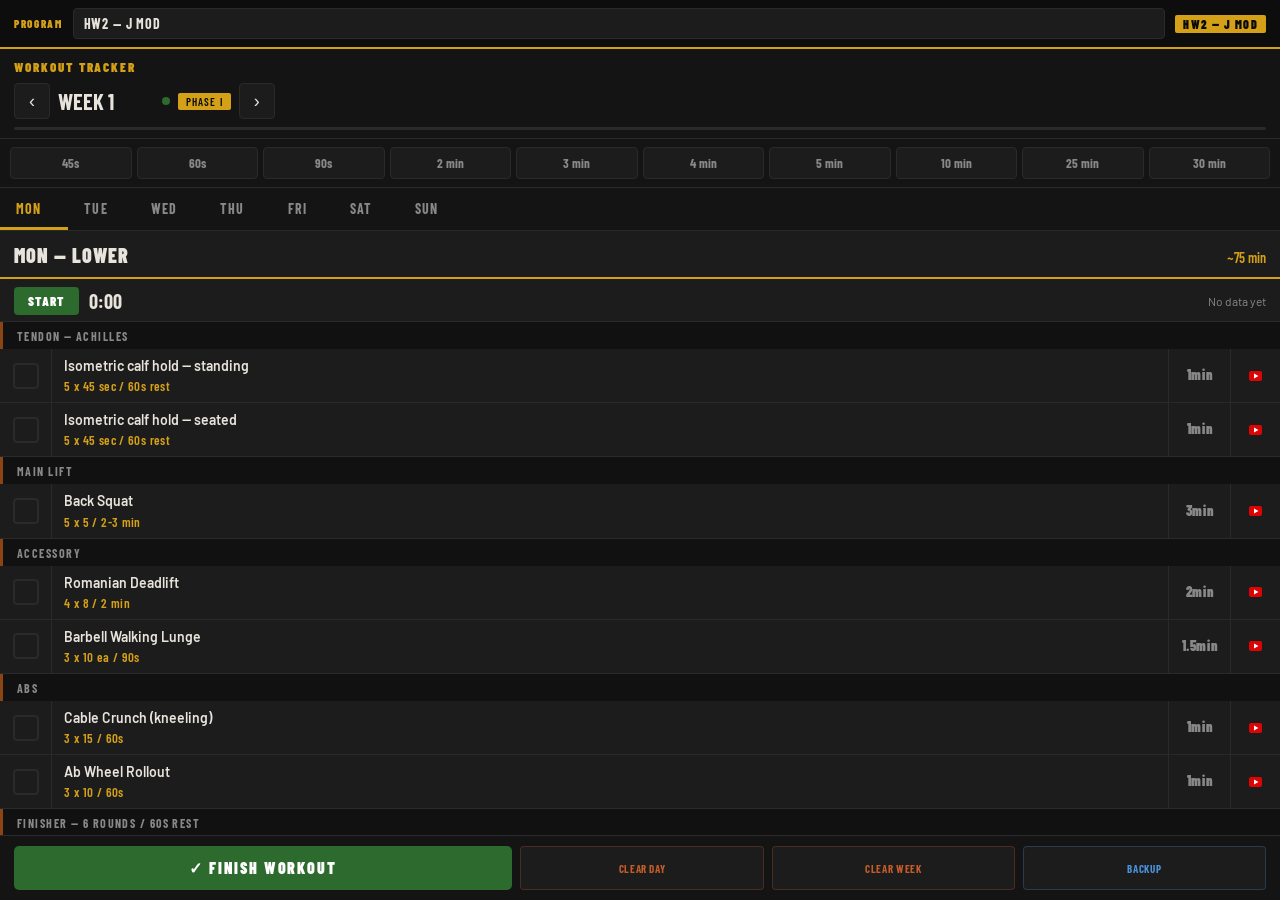
==== Workout_Tracker (6).html @ cf866136 "Add files via upload" ====
<!DOCTYPE html>
<html lang="en">
<head>
<meta charset="UTF-8">
<meta name="viewport" content="width=device-width, initial-scale=1.0, maximum-scale=1.0, user-scalable=no">
<meta name="apple-mobile-web-app-capable" content="yes">
<meta name="apple-mobile-web-app-status-bar-style" content="black-translucent">
<meta name="theme-color" content="#0a0a0a">
<title>Workout Tracker</title>
<link href="https://fonts.googleapis.com/css2?family=Barlow+Condensed:wght@400;600;700;900&family=Barlow:wght@400;500;600&display=swap" rel="stylesheet">
<style>
:root{--bg:#0a0a0a;--surface:#141414;--card:#1c1c1c;--border:#2a2a2a;--accent:#d4a017;--green:#2d6a2d;--text:#e8e4dc;--muted:#888;--mod:#c45c2a;--or:#666;--section-bg:#111;--red:#c44}
*{box-sizing:border-box;margin:0;padding:0;-webkit-tap-highlight-color:transparent}
html,body{height:100%;overflow:hidden}
body{background:var(--bg);color:var(--text);font-family:'Barlow',sans-serif;font-size:15px;display:flex;flex-direction:column;height:100dvh}
#topbar{background:var(--surface);border-bottom:1px solid var(--border);padding:10px 14px 8px;flex-shrink:0;display:flex;flex-direction:column;gap:8px}
#topbar-title{font-family:'Barlow Condensed',sans-serif;font-weight:900;font-size:13px;letter-spacing:.15em;color:var(--accent);text-transform:uppercase}
#week-row{display:flex;align-items:center;gap:8px}
#week-label{font-family:'Barlow Condensed',sans-serif;font-weight:700;font-size:22px;color:var(--text);min-width:90px}
#phase-badge{font-family:'Barlow Condensed',sans-serif;font-weight:600;font-size:11px;letter-spacing:.1em;color:var(--bg);background:var(--accent);padding:2px 8px;border-radius:2px}
.week-btn{background:var(--card);border:1px solid var(--border);color:var(--text);font-size:18px;width:36px;height:36px;border-radius:4px;display:flex;align-items:center;justify-content:center;cursor:pointer;flex-shrink:0}
.week-btn:active{background:var(--border)}
#progress-bar{height:3px;background:var(--border);border-radius:2px;overflow:hidden}
#progress-fill{height:100%;background:var(--accent);border-radius:2px;transition:width .3s ease}
#timer-bar{background:var(--surface);border-bottom:1px solid var(--border);padding:8px 10px;flex-shrink:0;display:flex;flex-direction:column;gap:6px}
#timer-presets{display:flex;gap:5px}
.preset-btn{flex:1;background:var(--card);border:1px solid var(--border);color:var(--muted);font-family:'Barlow Condensed',sans-serif;font-weight:700;font-size:13px;padding:7px 2px;border-radius:4px;cursor:pointer;text-align:center;transition:background .1s,color .1s,border-color .1s}
.preset-btn:active{background:var(--border)}
.preset-btn.running{background:#1a2a1a;border-color:var(--accent);color:var(--accent)}
.preset-btn.alert{background:#2a1010;border-color:var(--red);color:#f66;animation:pulse .5s infinite alternate}
@keyframes pulse{from{opacity:1}to{opacity:.5}}
#timer-display{display:none;align-items:center;gap:8px}
#timer-display.visible{display:flex}
#timer-countdown{font-family:'Barlow Condensed',sans-serif;font-weight:900;font-size:28px;color:var(--accent);min-width:56px;line-height:1}
#timer-countdown.alert{color:#f44}
#timer-track{flex:1;height:4px;background:var(--border);border-radius:2px;overflow:hidden}
#timer-fill{height:100%;background:var(--accent);border-radius:2px;transition:width .25s linear,background .25s}
#timer-fill.alert{background:#f44}
#timer-stop{background:transparent;border:1px solid var(--border);color:var(--muted);font-family:'Barlow Condensed',sans-serif;font-weight:700;font-size:12px;letter-spacing:.08em;padding:5px 10px;border-radius:4px;cursor:pointer;flex-shrink:0}
#timer-stop:active{background:var(--border)}
#timer-minus,#timer-plus{background:transparent;border:1px solid var(--border);color:var(--accent);font-family:'Barlow Condensed',sans-serif;font-weight:700;font-size:13px;letter-spacing:.04em;padding:5px 9px;border-radius:4px;cursor:pointer;flex-shrink:0;line-height:1}
#timer-minus:active,#timer-plus:active{background:var(--border)}
#day-tabs{display:flex;background:var(--surface);border-bottom:1px solid var(--border);overflow-x:auto;flex-shrink:0;scrollbar-width:none}
#day-tabs::-webkit-scrollbar{display:none}
.day-tab{flex-shrink:0;padding:12px 16px 10px;font-family:'Barlow Condensed',sans-serif;font-weight:700;font-size:14px;letter-spacing:.08em;color:var(--muted);cursor:pointer;border-bottom:3px solid transparent;white-space:nowrap;transition:color .15s,border-color .15s}
.day-tab.active{color:var(--accent);border-bottom-color:var(--accent)}
.done-dot{display:inline-block;width:6px;height:6px;border-radius:50%;background:var(--green);margin-left:5px;vertical-align:middle;opacity:0;transition:opacity .2s}
.day-tab.all-done .done-dot{opacity:1}
#workout{flex:1;overflow-y:auto;padding-bottom:80px;-webkit-overflow-scrolling:touch}
.day-header{background:var(--card);border-bottom:2px solid var(--accent);padding:12px 14px 10px;display:flex;justify-content:space-between;align-items:baseline;position:sticky;top:0;z-index:10}
.day-header-name{font-family:'Barlow Condensed',sans-serif;font-weight:900;font-size:20px;color:var(--text);letter-spacing:.05em}
.day-header-time{font-family:'Barlow Condensed',sans-serif;font-weight:600;font-size:14px;color:var(--accent)}
.section-label{background:var(--section-bg);border-left:3px solid #8b4513;padding:7px 14px 6px;font-family:'Barlow Condensed',sans-serif;font-weight:700;font-size:12px;letter-spacing:.12em;color:var(--muted);text-transform:uppercase}
.ex-row{display:flex;align-items:stretch;border-bottom:1px solid var(--border);min-height:52px;background:var(--card);cursor:pointer;transition:background .1s;user-select:none;-webkit-user-select:none}
.ex-row:active{background:#222}
.ex-row.checked{background:#0f1a0f}
.check-col{width:52px;flex-shrink:0;display:flex;align-items:center;justify-content:center;border-right:1px solid var(--border)}
.checkbox{width:26px;height:26px;border:2px solid var(--border);border-radius:4px;display:flex;align-items:center;justify-content:center;transition:background .15s,border-color .15s;flex-shrink:0}
.ex-row.checked .checkbox{background:var(--green);border-color:var(--green)}
.chk{opacity:0;color:#fff;font-size:14px;font-weight:700;transition:opacity .15s;line-height:1}
.ex-row.checked .chk{opacity:1}
.ex-info{flex:1;padding:8px 10px 8px 12px;display:flex;flex-direction:column;justify-content:center;gap:3px;min-width:0}
.ex-name{font-weight:600;font-size:14px;color:var(--text);line-height:1.3}
.ex-row.checked .ex-name{color:#5a8a5a}
.ex-sets{font-family:'Barlow Condensed',sans-serif;font-weight:600;font-size:13px;color:var(--accent);letter-spacing:.03em}
.ex-row.checked .ex-sets{color:#4a7a4a}
.mod-tag{font-size:10px;font-weight:700;color:var(--mod);letter-spacing:.08em}
.yt-btn{display:inline-flex;align-items:center;justify-content:center;width:22px;height:22px;border-radius:3px;background:#1a1a1a;border:1px solid #333;flex-shrink:0;text-decoration:none;opacity:.55;transition:opacity .15s}
.yt-btn:active{opacity:1}

#bottom-bar{position:fixed;bottom:0;left:0;right:0;background:var(--surface);border-top:1px solid var(--border);padding:10px 14px;display:flex;gap:8px;z-index:20}#finish-btn{flex:2;background:var(--green);border:none;color:#fff;font-family:'Barlow Condensed',sans-serif;font-weight:900;font-size:16px;letter-spacing:.12em;padding:12px;border-radius:5px;cursor:pointer;text-transform:uppercase;flex-shrink:0}#finish-btn:active{background:#1e4d1e}
.bar-btn{flex:1;background:var(--card);border:1px solid var(--border);color:var(--muted);font-family:'Barlow Condensed',sans-serif;font-weight:700;font-size:11px;letter-spacing:.06em;padding:10px 2px;border-radius:4px;cursor:pointer;text-transform:uppercase}
.bar-btn:active{background:var(--border)}
.bar-btn.danger{color:#c45c2a;border-color:#c45c2a44}
.bar-btn.safe{color:#4a90d9;border-color:#4a90d944}
.overlay{display:none;position:fixed;inset:0;background:rgba(0,0,0,.88);z-index:100;align-items:center;justify-content:center}
.overlay.show{display:flex}
.overlay-box{background:var(--card);border:1px solid var(--border);border-radius:8px;padding:24px 20px;width:300px;text-align:center}
.overlay-box h3{font-family:'Barlow Condensed',sans-serif;font-weight:900;font-size:18px;color:var(--text);margin-bottom:8px;letter-spacing:.05em}
.overlay-box p{font-size:13px;color:var(--muted);margin-bottom:20px;line-height:1.5}
.overlay-btns{display:flex;gap:10px}
.obtn{flex:1;padding:12px;border-radius:4px;font-family:'Barlow Condensed',sans-serif;font-weight:700;font-size:14px;letter-spacing:.08em;cursor:pointer;border:none;text-transform:uppercase}
.obtn.cancel{background:var(--border);color:var(--text)}
.obtn.danger{background:#8b2a0a;color:#fff}
.obtn.primary{background:var(--accent);color:var(--bg)}
#celebrate-overlay{display:none;position:fixed;inset:0;z-index:200;align-items:center;justify-content:center;flex-direction:column;background:rgba(0,0,0,.92);text-align:center;padding:30px}
#celebrate-overlay.show{display:flex}
#cel-icon{font-size:72px;margin-bottom:16px}

#cel-title{font-family:'Barlow Condensed',sans-serif;font-weight:900;font-size:38px;color:var(--accent);letter-spacing:.08em;margin-bottom:8px}
#cel-sub{font-family:'Barlow Condensed',sans-serif;font-weight:600;font-size:18px;color:var(--muted);letter-spacing:.06em;margin-bottom:24px}
#cel-stats{background:var(--card);border:1px solid var(--border);border-radius:6px;padding:16px 24px;margin-bottom:28px;min-width:220px}
.stat-row{display:flex;justify-content:space-between;align-items:center;padding:5px 0;border-bottom:1px solid var(--border);font-size:14px}
.stat-row:last-child{border-bottom:none}
.stat-label{color:var(--muted)}
.stat-val{font-family:'Barlow Condensed',sans-serif;font-weight:700;font-size:16px;color:var(--accent)}

#cel-close{background:var(--accent);border:none;color:var(--bg);font-family:'Barlow Condensed',sans-serif;font-weight:900;font-size:16px;letter-spacing:.12em;padding:14px 40px;border-radius:5px;cursor:pointer;position:relative;z-index:203}
#cel-close:active{opacity:.8}
#confetti-canvas{position:fixed;top:0;left:0;width:100vw;height:100vh;pointer-events:none;z-index:202}
#io-overlay .overlay-box{text-align:left}
#io-overlay h3{text-align:center;margin-bottom:16px}
.io-section{margin-bottom:16px}
.io-label{font-family:'Barlow Condensed',sans-serif;font-weight:700;font-size:12px;letter-spacing:.1em;color:var(--muted);text-transform:uppercase;margin-bottom:8px}
.io-btn{width:100%;background:var(--card);border:1px solid var(--border);color:var(--text);font-family:'Barlow Condensed',sans-serif;font-weight:700;font-size:14px;letter-spacing:.08em;padding:12px;border-radius:4px;cursor:pointer;text-transform:uppercase;margin-bottom:8px;display:block;text-align:center}
.io-btn:active{background:var(--border)}
.io-btn.primary{background:var(--accent);color:var(--bg);border-color:var(--accent)}
#import-file{display:none}
.io-note{font-size:12px;color:var(--muted);line-height:1.5;margin-bottom:10px}

/* SKIP */
.ex-row.skipped{opacity:.35}
.ex-row.skipped .ex-name{text-decoration:line-through}
/* CURRENT WEEK */
.week-btn.current-marker{position:relative}
#current-dot{display:inline-block;width:7px;height:7px;border-radius:50%;background:var(--green);margin-left:6px;vertical-align:middle;flex-shrink:0}
/* NOTE badge */
.note-badge{font-size:11px;color:var(--accent);opacity:.7;margin-top:2px;font-style:italic;white-space:pre-wrap;word-break:break-word}
/* LONG PRESS MENU */
#lp-menu{display:none;position:fixed;z-index:300;background:var(--card);border:1px solid var(--border);border-radius:8px;padding:6px;min-width:180px;box-shadow:0 4px 24px rgba(0,0,0,.6)}
#lp-menu.show{display:block}
.lp-item{padding:12px 16px;font-family:'Barlow Condensed',sans-serif;font-weight:700;font-size:15px;letter-spacing:.06em;color:var(--text);cursor:pointer;border-radius:5px;text-transform:uppercase}
.lp-item:active{background:var(--border)}
.lp-item.danger{color:#f66}
.lp-item.restore{color:var(--green)}
/* ADD EXERCISE OVERLAY */
#add-overlay{display:none;position:fixed;inset:0;background:rgba(0,0,0,.88);z-index:200;align-items:flex-end;justify-content:center}
#add-overlay.show{display:flex}
#add-box{background:var(--surface);border-top:1px solid var(--border);border-radius:12px 12px 0 0;padding:20px 16px 32px;width:100%;max-width:500px}
#add-box h3{font-family:'Barlow Condensed',sans-serif;font-weight:900;font-size:18px;color:var(--text);letter-spacing:.06em;margin-bottom:14px}
.add-input{width:100%;background:var(--card);border:1px solid var(--border);color:var(--text);font-family:'Barlow',sans-serif;font-size:15px;padding:11px 12px;border-radius:5px;margin-bottom:8px;outline:none}
.add-input:focus{border-color:var(--accent)}
#add-suggestions{max-height:160px;overflow-y:auto;margin-bottom:8px}
.sugg-item{padding:10px 12px;font-size:14px;color:var(--muted);cursor:pointer;border-bottom:1px solid var(--border)}
.sugg-item:active{background:var(--card)}
.sugg-item span{color:var(--accent);font-weight:600}
.add-row{display:flex;gap:8px}
.add-btn{flex:1;padding:12px;border-radius:5px;font-family:'Barlow Condensed',sans-serif;font-weight:700;font-size:15px;letter-spacing:.08em;border:none;cursor:pointer;text-transform:uppercase}
.add-btn.primary{background:var(--green);color:#fff}
.add-btn.cancel{background:var(--border);color:var(--text)}
/* NOTE OVERLAY */
#note-overlay{display:none;position:fixed;inset:0;background:rgba(0,0,0,.88);z-index:200;align-items:flex-end;justify-content:center}
#note-overlay.show{display:flex}
#note-box{background:var(--surface);border-top:1px solid var(--border);border-radius:12px 12px 0 0;padding:20px 16px 32px;width:100%;max-width:500px}
#note-box h3{font-family:'Barlow Condensed',sans-serif;font-weight:900;font-size:18px;color:var(--text);letter-spacing:.06em;margin-bottom:12px}
#note-text{width:100%;background:var(--card);border:1px solid var(--border);color:var(--text);font-family:'Barlow',sans-serif;font-size:15px;padding:11px 12px;border-radius:5px;min-height:80px;resize:none;outline:none;margin-bottom:12px}
#note-text:focus{border-color:var(--accent)}
/* CUSTOM SECTION */
.custom-section-label{background:#1a1200;border-left:3px solid var(--accent);padding:7px 14px 6px;font-family:'Barlow Condensed',sans-serif;font-weight:700;font-size:12px;letter-spacing:.12em;color:var(--accent);text-transform:uppercase;display:flex;justify-content:space-between;align-items:center}
.add-ex-btn{font-size:20px;color:var(--accent);cursor:pointer;padding:0 4px;line-height:1}

.sub-pill{font-family:'Barlow Condensed',sans-serif;font-size:11px;font-weight:700;letter-spacing:.06em;color:#888;background:#1e1a0e;border:1px solid #3a3010;border-radius:3px;padding:1px 6px;white-space:nowrap;align-self:center;margin-left:auto;flex-shrink:0}
/* SUPERSET GROUPING */
.superset-group{position:relative;margin-left:4px}
.superset-group::before{content:'';position:absolute;left:-4px;top:0;bottom:0;width:3px;background:linear-gradient(180deg,var(--accent),#8b6010);border-radius:2px;opacity:.7}
.superset-group .ex-row:not(:last-child){border-bottom:1px solid #2a2010}
.superset-tag{font-family:'Barlow Condensed',sans-serif;font-size:10px;font-weight:700;letter-spacing:.1em;color:var(--accent);background:#1a1200;border:1px solid #3a2a00;border-radius:3px;padding:1px 5px;text-transform:uppercase;flex-shrink:0;align-self:center;margin-left:4px;opacity:.8}
.ex-name-wrap{display:flex;align-items:center;gap:6px;width:100%}

.ex-timer-btn{background:var(--card);border:1px solid var(--border);color:var(--muted);font-family:'Barlow Condensed',sans-serif;font-weight:700;font-size:11px;letter-spacing:.05em;padding:3px 7px;border-radius:3px;cursor:pointer;white-space:nowrap;flex-shrink:0;line-height:1.4;-webkit-user-select:none;user-select:none}
.ex-timer-btn:active{background:var(--accent);color:var(--bg);border-color:var(--accent)}
.ex-timer-btn.running{background:#1a2a1a;border-color:var(--accent);color:var(--accent)}

.ex-row{display:flex;align-items:stretch}
.ex-left{flex:1;min-width:0}
.ex-timer-block{display:flex;align-items:center;justify-content:center;padding:0 12px;border-left:1px solid var(--border);min-width:62px;flex-shrink:0;cursor:pointer;-webkit-user-select:none;user-select:none}
.ex-timer-block:active{background:var(--accent);border-color:var(--accent)}
.ex-timer-block:active .ex-timer-label{color:var(--bg)}
.ex-timer-label{font-family:'Barlow Condensed',sans-serif;font-weight:900;font-size:14px;color:var(--muted);letter-spacing:.04em;text-align:center;line-height:1.2}
.ex-timer-block.running .ex-timer-label{color:var(--accent)}
.ex-yt-block{display:flex;align-items:center;justify-content:center;padding:0 12px;border-left:1px solid var(--border);min-width:50px;flex-shrink:0;-webkit-user-select:none;user-select:none}
.ex-yt-block:active{background:#1a1a2e}

#workout-timer-row{display:flex;align-items:center;gap:10px;padding:8px 14px 6px;background:var(--card);border-bottom:1px solid var(--border)}
#wt-btn{font-family:'Barlow Condensed',sans-serif;font-weight:900;font-size:13px;letter-spacing:.1em;padding:6px 14px;border-radius:4px;border:none;cursor:pointer;text-transform:uppercase;flex-shrink:0}
#wt-btn.start{background:var(--green);color:#fff}
#wt-btn.pause{background:#2a1f00;color:var(--accent);border:1px solid var(--accent)}
#wt-btn.resume{background:var(--green);color:#fff}
#wt-elapsed{font-family:'Barlow Condensed',sans-serif;font-weight:700;font-size:20px;color:var(--text);min-width:60px}
#wt-elapsed.running{color:var(--accent)}
#wt-estimate{font-family:'Barlow',sans-serif;font-size:12px;color:var(--muted);flex:1;text-align:right}

#prog-bar{background:#0d0d0d;border-bottom:2px solid var(--accent);padding:8px 14px;display:flex;align-items:center;gap:10px;flex-shrink:0}
#prog-label{font-family:'Barlow Condensed',sans-serif;font-weight:900;font-size:11px;letter-spacing:.15em;color:var(--accent);text-transform:uppercase;flex-shrink:0}
#prog-select{flex:1;background:var(--card);border:1px solid var(--border);color:var(--text);font-family:'Barlow Condensed',sans-serif;font-weight:700;font-size:14px;letter-spacing:.06em;padding:6px 10px;border-radius:4px;appearance:none;-webkit-appearance:none;cursor:pointer;text-transform:uppercase}
#prog-select:focus{outline:none;border-color:var(--accent)}
#prog-name-badge{font-family:'Barlow Condensed',sans-serif;font-weight:900;font-size:12px;letter-spacing:.12em;color:var(--bg);background:var(--accent);padding:2px 8px;border-radius:2px;white-space:nowrap;flex-shrink:0}
</style>
</head>
<body>

<div id="prog-bar">
  <span id="prog-label">PROGRAM</span>
  <select id="prog-select">
    <option value="hw2_jmod">HW2 — J MOD</option>
    <option value="hw2_orig">HW2 — ORIGINAL</option>
    <option value="hw1">HW1 — ORIGINAL</option>
    <option value="build_new">BUILD</option>
  </select>
  <span id="prog-name-badge">HW2 — J MOD</span>
</div>
<div id="topbar">
  <div id="topbar-title">WORKOUT TRACKER</div>
  <div id="week-row">
    <button class="week-btn" id="btn-prev-week">&#8249;</button>
    <div id="week-label">WEEK 1</div><span id="current-dot" style="display:none;width:8px;height:8px;border-radius:50%;background:var(--green);flex-shrink:0" title="Your current week"></span>
    <div id="phase-badge">PHASE I</div>
    <button class="week-btn" id="btn-next-week">&#8250;</button>
  </div>
  <div id="progress-bar"><div id="progress-fill" style="width:0%"></div></div>
</div>

<div id="timer-bar">
  <div id="timer-presets">
    <button class="preset-btn" id="btn-t45">45s</button>
    <button class="preset-btn" id="btn-t60">60s</button>
    <button class="preset-btn" id="btn-t90">90s</button>
    <button class="preset-btn" id="btn-t120">2 min</button>
    <button class="preset-btn" id="btn-t180">3 min</button>
    <button class="preset-btn" id="btn-t240">4 min</button>
    <button class="preset-btn" id="btn-t300">5 min</button>
    <button class="preset-btn" id="btn-t600">10 min</button>
    <button class="preset-btn" id="btn-t1500">25 min</button>
    <button class="preset-btn" id="btn-t1800">30 min</button>
  </div>
  <div id="timer-display">
    <button id="timer-minus" title="−10 seconds">−10s</button>
    <div id="timer-countdown">0:00</div>
    <div id="timer-track"><div id="timer-fill"></div></div>
    <button id="timer-plus" title="+10 seconds">+10s</button>
    <button id="timer-stop" >STOP</button>
  </div>
</div>

<div id="day-tabs"></div>
<div id="workout"></div>


<div id="celebrate-overlay">
<canvas id="confetti-canvas"></canvas>
  <div id="cel-icon" style="position:relative;z-index:203"></div>
  <div id="cel-title" style="position:relative;z-index:203">DAY COMPLETE</div>
  <div id="cel-sub" style="position:relative;z-index:203"></div>
  <div id="cel-stats" style="position:relative;z-index:203"></div>
  <button id="cel-close">STAY GRITTY</button>
</div>

<div id="bottom-bar">
  <button id="finish-btn">&#10003; FINISH WORKOUT</button>
  <button class="bar-btn danger" id="btn-clear-day">CLEAR DAY</button>
  <button class="bar-btn danger" id="btn-clear-week">CLEAR WEEK</button>
  <button class="bar-btn safe" id="btn-backup">BACKUP</button>
</div>


<!-- Long press menu -->
<div id="lp-menu">
  <div class="lp-item" id="lp-skip">SKIP EXERCISE</div>
  <div class="lp-item restore" id="lp-restore" style="display:none">RESTORE EXERCISE</div>
  <div class="lp-item" id="lp-note">ADD / EDIT NOTE</div>
  <div class="lp-item danger" id="lp-delete" style="display:none">DELETE EXERCISE</div>
  <div class="lp-item danger" id="lp-cancel">CANCEL</div>
</div>

<!-- Add exercise overlay -->
<div id="add-overlay">
  <div id="add-box">
    <h3>ADD EXERCISE</h3>
    <input class="add-input" id="add-name" placeholder="Exercise name..." autocomplete="off">
    <div id="add-suggestions"></div>
    <input class="add-input" id="add-sets" placeholder="Sets x reps / rest  e.g. 3 x 10 / 60s">
    <div class="add-row">
      <button class="add-btn cancel" id="btn-add-cancel">CANCEL</button>
      <button class="add-btn primary" id="btn-add-confirm">ADD</button>
    </div>
  </div>
</div>

<!-- Note overlay -->
<div id="note-overlay">
  <div id="note-box">
    <h3>NOTE</h3>
    <textarea id="note-text" placeholder="e.g. 225 lbs, felt strong..."></textarea>
    <div class="add-row">
      <button class="add-btn cancel" id="btn-note-cancel">CANCEL</button>
      <button class="add-btn primary" id="btn-note-save">SAVE</button>
    </div>
  </div>
</div>
<div id="confirm-overlay" class="overlay">
  <div class="overlay-box">
    <h3 id="confirm-title">CLEAR?</h3>
    <p id="confirm-msg"></p>
    <div class="overlay-btns">
      <button class="obtn cancel" id="btn-confirm-cancel">CANCEL</button>
      <button class="obtn danger" id="btn-confirm-ok">CLEAR</button>
    </div>
  </div>
</div>

<div id="io-overlay" class="overlay">
  <div class="overlay-box">
    <h3>BACKUP &amp; RESTORE</h3>
    <div class="io-section">
      <div class="io-label">Export</div>
      <p class="io-note">Downloads your progress as a file. Save this before switching devices or re-downloading the app.</p>
      <button class="io-btn primary" id="btn-export">&#8595; DOWNLOAD BACKUP</button>
    </div>
    <div class="io-section">
      <div class="io-label">Import</div>
      <p class="io-note">Restores from a backup file. Overwrites your current progress.</p>
      <button class="io-btn" id="btn-import-trigger">&#8593; LOAD BACKUP FILE</button>
      <input type="file" id="import-file" accept=".json" onchange="importData(event)">
    </div>
    <button class="obtn cancel" style="width:100%;margin-top:4px" id="btn-io-close">CLOSE</button>
  </div>
</div>

<script>
var PROGRAMS = {
  'hw2_jmod': [{"week":1,"phase":1,"days":[{"day":1,"label":"MON \u2014 LOWER","time":"~75 min","sections":[{"label":"TENDON \u2014 ACHILLES","exercises":[{"name":"Isometric calf hold \u2014 standing","sets":"5 x 45 sec / 60s rest"},{"name":"Isometric calf hold \u2014 seated","sets":"5 x 45 sec / 60s rest"}]},{"label":"MAIN LIFT","exercises":[{"name":"Back Squat","sets":"5 x 5 / 2-3 min"}]},{"label":"ACCESSORY","exercises":[{"name":"Romanian Deadlift","sets":"4 x 8 / 2 min"},{"name":"Barbell Walking Lunge","sets":"3 x 10 ea / 90s"}]},{"label":"ABS","exercises":[{"name":"Cable Crunch (kneeling)","sets":"3 x 15 / 60s"},{"name":"Ab Wheel Rollout","sets":"3 x 10 / 60s"}]},{"label":"FINISHER \u2014 6 rounds / 60s rest","exercises":[{"name":"Assault bike 30s max / row 200m","sets":"6x","or":true,"mod":true,"subFor":"200m Run"},{"name":"KB Swing","sets":"10 reps"}]}]},{"day":2,"label":"TUE \u2014 UPPER POWER","time":"~60 min","sections":[{"label":"TENDON \u2014 ELBOW","exercises":[{"name":"Isometric elbow flexion hold (90\u00b0)","sets":"5 x 45 sec / 60s rest"},{"name":"Forearm supination/pronation","sets":"3 x 15 ea / 45s rest"}]},{"label":"MAIN LIFT","exercises":[{"name":"Bench Press","sets":"5 x 4 / 2-3 min"}]},{"label":"ACCESSORY","exercises":[{"name":"Push Press","sets":"4 x 8 / 2 min"},{"name":"Lat Pulldown","sets":"4 x 10 / 2 min","mod":true,"or":false,"subFor":"Pull-up"},{"name":"Plyometric Push-up","sets":"3 x MAX / 60s"}]},{"label":"SPEED \u2014 walk back ~90s","exercises":[{"name":"Assault bike sprint","sets":"8 x 15 sec","or":false,"mod":true,"subFor":"Sprint"}]}]},{"day":3,"label":"WED \u2014 AEROBIC","time":"~50 min","sections":[{"label":"TENDON \u2014 BOTH","exercises":[{"name":"Isometric calf hold \u2014 standing","sets":"5 x 45 sec / 60s rest"},{"name":"Isometric elbow flexion hold (90\u00b0)","sets":"5 x 45 sec / 60s rest"}]},{"label":"AEROBIC BASE \u2014 NO RUNNING","exercises":[{"name":"Row / Bike @ RPE 3-4 \u2014 40 min","sets":"continuous","or":true,"mod":true,"subFor":"Run 60min"}]}]},{"day":4,"label":"THU \u2014 HYBRID","time":"~55 min","sections":[{"label":"TENDON \u2014 BOTH","exercises":[{"name":"Isometric calf hold \u2014 standing","sets":"5 x 45 sec / 60s rest"},{"name":"Isometric elbow flexion hold (90\u00b0)","sets":"5 x 45 sec / 60s rest"}]},{"label":"HYBRID CIRCUIT \u2014 4 rounds / rest as needed","exercises":[{"name":"Goblet Squat","sets":"8-10","or":false},{"name":"DB Romanian Deadlift","sets":"8-10"},{"name":"Ring Row / TRX Row","sets":"8-10","mod":true,"or":true,"subFor":"Pull-up"},{"name":"DB Push Press","sets":"8-10"},{"name":"Box Step-Up","sets":"10 ea leg","mod":true,"or":false,"subFor":"Box Jump"}]},{"label":"ABS","exercises":[{"name":"Hanging Leg Raise","sets":"3 x 12 / 60s"},{"name":"Cable Crunch (kneeling)","sets":"3 x 15 / 60s"}]},{"label":"FINISHER","exercises":[{"name":"Bike / row \u2014 10-15 min steady","sets":"1 effort","or":true,"mod":true,"subFor":"400m Run"}]}]},{"day":5,"label":"FRI \u2014 UPPER + CARRIES","time":"~90 min","sections":[{"label":"TENDON \u2014 ELBOW","exercises":[{"name":"Isometric elbow flexion hold (90\u00b0)","sets":"5 x 45 sec / 60s rest"},{"name":"Forearm supination/pronation","sets":"3 x 15 ea / 45s rest"}]},{"label":"MAIN LIFT","exercises":[{"name":"Overhead Press","sets":"4 x 8 / 2 min"}]},{"label":"STRENGTH-ENDURANCE","exercises":[{"name":"Incline DB Press","sets":"3 x 12 / 90s"},{"name":"Lat Pulldown","sets":"4 x 12 / 2 min","mod":true,"or":false,"subFor":"Pull-up"},{"name":"DB Row (each arm)","sets":"3 x 12 ea / 90s"},{"name":"Face Pull","sets":"3 x 15 / 60s"}]},{"label":"ABS","exercises":[{"name":"Ab Wheel Rollout","sets":"3 x 10 / 60s"},{"name":"Hanging Leg Raise","sets":"3 x 12 / 60s"}]},{"label":"CARRIES","exercises":[{"name":"Farmer Carry","sets":"4 x 50m / 90s"},{"name":"Suitcase Carry (1 side)","sets":"3 x 40m ea / 90s"}]}]},{"day":6,"label":"SAT \u2014 RUCK + ENGINE","time":"~100 min","sections":[{"label":"TENDON \u2014 ACHILLES","exercises":[{"name":"Isometric calf hold \u2014 standing","sets":"5 x 45 sec / 60s rest"}]},{"label":"RUCK \u2014 3 miles / 20 lbs / walking pace","exercises":[{"name":"Ruck 3 miles, 20 lb pack","sets":"1 effort","mod":true,"subFor":"Long run 7-10mi"}]},{"label":"ENGINE \u2014 after ruck","exercises":[{"name":"Row 40 min @ RPE 4-5 / Bike 10x2min hard/2min easy","sets":"1 effort","or":true,"mod":true,"subFor":"Long run 7-10mi"}]}]},{"label":"SUN \u2014 REST / STRETCH","rest":true,"sections":[]}]},{"week":2,"phase":1,"days":[{"day":1,"label":"MON \u2014 LOWER","time":"~75 min","sections":[{"label":"TENDON \u2014 ACHILLES","exercises":[{"name":"Isometric calf hold \u2014 standing","sets":"5 x 45 sec / 60s rest"},{"name":"Isometric calf hold \u2014 seated","sets":"5 x 45 sec / 60s rest"}]},{"label":"MAIN LIFT","exercises":[{"name":"Back Squat","sets":"5 x 5 / 2-3 min"}]},{"label":"ACCESSORY","exercises":[{"name":"Romanian Deadlift","sets":"4 x 8 / 2 min"},{"name":"Barbell Walking Lunge","sets":"3 x 10 ea / 90s"}]},{"label":"ABS","exercises":[{"name":"Cable Crunch (kneeling)","sets":"3 x 15 / 60s"},{"name":"Ab Wheel Rollout","sets":"3 x 10 / 60s"}]},{"label":"FINISHER \u2014 6 rounds / 60s rest","exercises":[{"name":"Assault bike 30s max / row 200m","sets":"6x","or":true,"mod":true,"subFor":"200m Run"},{"name":"KB Swing","sets":"10 reps"}]}]},{"day":2,"label":"TUE \u2014 UPPER POWER","time":"~60 min","sections":[{"label":"TENDON \u2014 ELBOW","exercises":[{"name":"Isometric elbow flexion hold (90\u00b0)","sets":"5 x 45 sec / 60s rest"},{"name":"Forearm supination/pronation","sets":"3 x 15 ea / 45s rest"}]},{"label":"MAIN LIFT","exercises":[{"name":"Bench Press","sets":"5 x 4 / 2-3 min"}]},{"label":"ACCESSORY","exercises":[{"name":"Push Press","sets":"4 x 8 / 2 min"},{"name":"Lat Pulldown","sets":"4 x 10 / 2 min","mod":true,"or":false,"subFor":"Pull-up"},{"name":"Plyometric Push-up","sets":"3 x MAX / 60s"}]},{"label":"SPEED \u2014 walk back ~90s","exercises":[{"name":"Assault bike sprint","sets":"8 x 15 sec","or":false,"mod":true,"subFor":"Sprint"}]}]},{"day":3,"label":"WED \u2014 AEROBIC","time":"~50 min","sections":[{"label":"TENDON \u2014 BOTH","exercises":[{"name":"Isometric calf hold \u2014 standing","sets":"5 x 45 sec / 60s rest"},{"name":"Isometric elbow flexion hold (90\u00b0)","sets":"5 x 45 sec / 60s rest"}]},{"label":"AEROBIC BASE \u2014 NO RUNNING","exercises":[{"name":"Row / Bike @ RPE 3-4 \u2014 40 min","sets":"continuous","or":true,"mod":true,"subFor":"Run 60min"}]}]},{"day":4,"label":"THU \u2014 HYBRID","time":"~55 min","sections":[{"label":"TENDON \u2014 BOTH","exercises":[{"name":"Isometric calf hold \u2014 standing","sets":"5 x 45 sec / 60s rest"},{"name":"Isometric elbow flexion hold (90\u00b0)","sets":"5 x 45 sec / 60s rest"}]},{"label":"HYBRID CIRCUIT \u2014 4 rounds / rest as needed","exercises":[{"name":"Goblet Squat","sets":"8-10","or":false},{"name":"DB Romanian Deadlift","sets":"8-10"},{"name":"Ring Row / TRX Row","sets":"8-10","mod":true,"or":true,"subFor":"Pull-up"},{"name":"DB Push Press","sets":"8-10"},{"name":"Box Step-Up","sets":"10 ea leg","mod":true,"or":false,"subFor":"Box Jump"}]},{"label":"ABS","exercises":[{"name":"Hanging Leg Raise","sets":"3 x 12 / 60s"},{"name":"Cable Crunch (kneeling)","sets":"3 x 15 / 60s"}]},{"label":"FINISHER","exercises":[{"name":"Bike / row \u2014 10-15 min steady","sets":"1 effort","or":true,"mod":true,"subFor":"400m Run"}]}]},{"day":5,"label":"FRI \u2014 UPPER + CARRIES","time":"~90 min","sections":[{"label":"TENDON \u2014 ELBOW","exercises":[{"name":"Isometric elbow flexion hold (90\u00b0)","sets":"5 x 45 sec / 60s rest"},{"name":"Forearm supination/pronation","sets":"3 x 15 ea / 45s rest"}]},{"label":"MAIN LIFT","exercises":[{"name":"Overhead Press","sets":"4 x 8 / 2 min"}]},{"label":"STRENGTH-ENDURANCE","exercises":[{"name":"Incline DB Press","sets":"3 x 12 / 90s"},{"name":"Lat Pulldown","sets":"4 x 12 / 2 min","mod":true,"or":false,"subFor":"Pull-up"},{"name":"DB Row (each arm)","sets":"3 x 12 ea / 90s"},{"name":"Face Pull","sets":"3 x 15 / 60s"}]},{"label":"ABS","exercises":[{"name":"Ab Wheel Rollout","sets":"3 x 10 / 60s"},{"name":"Hanging Leg Raise","sets":"3 x 12 / 60s"}]},{"label":"CARRIES","exercises":[{"name":"Farmer Carry","sets":"4 x 50m / 90s"},{"name":"Suitcase Carry (1 side)","sets":"3 x 40m ea / 90s"}]}]},{"day":6,"label":"SAT \u2014 RUCK + ENGINE","time":"~100 min","sections":[{"label":"TENDON \u2014 ACHILLES","exercises":[{"name":"Isometric calf hold \u2014 standing","sets":"5 x 45 sec / 60s rest"}]},{"label":"RUCK \u2014 3 miles / 20 lbs / walking pace","exercises":[{"name":"Ruck 3 miles, 20 lb pack","sets":"1 effort","mod":true,"subFor":"Long run 7-10mi"}]},{"label":"ENGINE \u2014 after ruck","exercises":[{"name":"Row 40 min @ RPE 4-5 / Bike 10x2min hard/2min easy","sets":"1 effort","or":true,"mod":true,"subFor":"Long run 7-10mi"}]}]},{"label":"SUN \u2014 REST / STRETCH","rest":true,"sections":[]}]},{"week":3,"phase":1,"days":[{"day":1,"label":"MON \u2014 LOWER","time":"~75 min","sections":[{"label":"TENDON \u2014 ACHILLES","exercises":[{"name":"Isometric calf hold \u2014 standing","sets":"5 x 45 sec / 60s rest"},{"name":"Isometric calf hold \u2014 seated","sets":"5 x 45 sec / 60s rest"}]},{"label":"MAIN LIFT","exercises":[{"name":"Back Squat","sets":"5 x 5 / 2-3 min"}]},{"label":"ACCESSORY","exercises":[{"name":"Romanian Deadlift","sets":"4 x 8 / 2 min"},{"name":"Barbell Walking Lunge","sets":"3 x 10 ea / 90s"}]},{"label":"ABS","exercises":[{"name":"Cable Crunch (kneeling)","sets":"3 x 15 / 60s"},{"name":"Ab Wheel Rollout","sets":"3 x 10 / 60s"}]},{"label":"FINISHER \u2014 7 rounds / 60s rest","exercises":[{"name":"Assault bike 30s max / row 200m","sets":"7x","or":true,"mod":true,"subFor":"200m Run"},{"name":"KB Swing","sets":"10 reps"}]}]},{"day":2,"label":"TUE \u2014 UPPER POWER","time":"~60 min","sections":[{"label":"TENDON \u2014 ELBOW","exercises":[{"name":"Isometric elbow flexion hold (90\u00b0)","sets":"5 x 45 sec / 60s rest"},{"name":"Forearm supination/pronation","sets":"3 x 15 ea / 45s rest"}]},{"label":"MAIN LIFT","exercises":[{"name":"Bench Press","sets":"5 x 4 / 2-3 min"}]},{"label":"ACCESSORY","exercises":[{"name":"Push Press","sets":"4 x 8 / 2 min"},{"name":"Lat Pulldown","sets":"4 x 10 / 2 min","mod":true,"or":false,"subFor":"Pull-up"},{"name":"Plyometric Push-up","sets":"3 x MAX / 60s"}]},{"label":"SPEED \u2014 walk back ~90s","exercises":[{"name":"Assault bike sprint","sets":"8 x 15 sec","or":false,"mod":true,"subFor":"Sprint"}]}]},{"day":3,"label":"WED \u2014 AEROBIC","time":"~50 min","sections":[{"label":"TENDON \u2014 BOTH","exercises":[{"name":"Isometric calf hold \u2014 standing","sets":"5 x 45 sec / 60s rest"},{"name":"Isometric elbow flexion hold (90\u00b0)","sets":"5 x 45 sec / 60s rest"}]},{"label":"AEROBIC BASE \u2014 NO RUNNING","exercises":[{"name":"Row / Bike @ RPE 3-4 \u2014 45 min","sets":"continuous","or":true,"mod":true,"subFor":"Run 60min"}]}]},{"day":4,"label":"THU \u2014 HYBRID","time":"~55 min","sections":[{"label":"TENDON \u2014 BOTH","exercises":[{"name":"Isometric calf hold \u2014 standing","sets":"5 x 45 sec / 60s rest"},{"name":"Isometric elbow flexion hold (90\u00b0)","sets":"5 x 45 sec / 60s rest"}]},{"label":"HYBRID CIRCUIT \u2014 5 rounds / rest as needed","exercises":[{"name":"Goblet Squat","sets":"8-10","or":false},{"name":"DB Romanian Deadlift","sets":"8-10"},{"name":"Ring Row / TRX Row","sets":"8-10","mod":true,"or":true,"subFor":"Pull-up"},{"name":"DB Push Press","sets":"8-10"},{"name":"Box Step-Up","sets":"10 ea leg","mod":true,"or":false,"subFor":"Box Jump"}]},{"label":"ABS","exercises":[{"name":"Hanging Leg Raise","sets":"3 x 12 / 60s"},{"name":"Cable Crunch (kneeling)","sets":"3 x 15 / 60s"}]},{"label":"FINISHER","exercises":[{"name":"Bike / row \u2014 10-15 min steady","sets":"1 effort","or":true,"mod":true,"subFor":"400m Run"}]}]},{"day":5,"label":"FRI \u2014 UPPER + CARRIES","time":"~90 min","sections":[{"label":"TENDON \u2014 ELBOW","exercises":[{"name":"Isometric elbow flexion hold (90\u00b0)","sets":"5 x 45 sec / 60s rest"},{"name":"Forearm supination/pronation","sets":"3 x 15 ea / 45s rest"}]},{"label":"MAIN LIFT","exercises":[{"name":"Overhead Press","sets":"4 x 8 / 2 min"}]},{"label":"STRENGTH-ENDURANCE","exercises":[{"name":"Incline DB Press","sets":"3 x 12 / 90s"},{"name":"Lat Pulldown","sets":"4 x 12 / 2 min","mod":true,"or":false,"subFor":"Pull-up"},{"name":"DB Row (each arm)","sets":"3 x 12 ea / 90s"},{"name":"Face Pull","sets":"3 x 15 / 60s"}]},{"label":"ABS","exercises":[{"name":"Ab Wheel Rollout","sets":"3 x 10 / 60s"},{"name":"Hanging Leg Raise","sets":"3 x 12 / 60s"}]},{"label":"CARRIES","exercises":[{"name":"Farmer Carry","sets":"4 x 50m / 90s"},{"name":"Suitcase Carry (1 side)","sets":"3 x 40m ea / 90s"}]}]},{"day":6,"label":"SAT \u2014 RUCK + ENGINE","time":"~100 min","sections":[{"label":"TENDON \u2014 ACHILLES","exercises":[{"name":"Isometric calf hold \u2014 standing","sets":"5 x 45 sec / 60s rest"}]},{"label":"RUCK \u2014 3 miles / 20 lbs / walking pace","exercises":[{"name":"Ruck 3 miles, 20 lb pack","sets":"1 effort","mod":true,"subFor":"Long run 7-10mi"}]},{"label":"ENGINE \u2014 after ruck","exercises":[{"name":"Row 45 min @ RPE 4-5 / Bike 10x2min hard/90s easy","sets":"1 effort","or":true,"mod":true,"subFor":"Long run 7-10mi"}]}]},{"label":"SUN \u2014 REST / STRETCH","rest":true,"sections":[]}]},{"week":4,"phase":1,"days":[{"day":1,"label":"MON \u2014 LOWER","time":"~75 min","sections":[{"label":"TENDON \u2014 ACHILLES","exercises":[{"name":"Isometric calf hold \u2014 standing","sets":"5 x 45 sec / 60s rest"},{"name":"Isometric calf hold \u2014 seated","sets":"5 x 45 sec / 60s rest"}]},{"label":"MAIN LIFT","exercises":[{"name":"Back Squat","sets":"5 x 5 / 2-3 min"}]},{"label":"ACCESSORY","exercises":[{"name":"Romanian Deadlift","sets":"4 x 8 / 2 min"},{"name":"Barbell Walking Lunge","sets":"3 x 10 ea / 90s"}]},{"label":"ABS","exercises":[{"name":"Cable Crunch (kneeling)","sets":"3 x 15 / 60s"},{"name":"Ab Wheel Rollout","sets":"3 x 10 / 60s"}]},{"label":"FINISHER \u2014 7 rounds / 60s rest","exercises":[{"name":"Assault bike 30s max / row 200m","sets":"7x","or":true,"mod":true,"subFor":"200m Run"},{"name":"KB Swing","sets":"10 reps"}]}]},{"day":2,"label":"TUE \u2014 UPPER POWER","time":"~60 min","sections":[{"label":"TENDON \u2014 ELBOW","exercises":[{"name":"Isometric elbow flexion hold (90\u00b0)","sets":"5 x 45 sec / 60s rest"},{"name":"Forearm supination/pronation","sets":"3 x 15 ea / 45s rest"}]},{"label":"MAIN LIFT","exercises":[{"name":"Bench Press","sets":"5 x 4 / 2-3 min"}]},{"label":"ACCESSORY","exercises":[{"name":"Push Press","sets":"4 x 8 / 2 min"},{"name":"Lat Pulldown","sets":"4 x 10 / 2 min","mod":true,"or":false,"subFor":"Pull-up"},{"name":"Plyometric Push-up","sets":"3 x MAX / 60s"}]},{"label":"SPEED \u2014 walk back ~90s","exercises":[{"name":"Assault bike sprint","sets":"8 x 15 sec","or":false,"mod":true,"subFor":"Sprint"}]}]},{"day":3,"label":"WED \u2014 AEROBIC","time":"~50 min","sections":[{"label":"TENDON \u2014 BOTH","exercises":[{"name":"Isometric calf hold \u2014 standing","sets":"5 x 45 sec / 60s rest"},{"name":"Isometric elbow flexion hold (90\u00b0)","sets":"5 x 45 sec / 60s rest"}]},{"label":"AEROBIC BASE \u2014 NO RUNNING","exercises":[{"name":"Row / Bike @ RPE 3-4 \u2014 45 min","sets":"continuous","or":true,"mod":true,"subFor":"Run 60min"}]}]},{"day":4,"label":"THU \u2014 HYBRID","time":"~55 min","sections":[{"label":"TENDON \u2014 BOTH","exercises":[{"name":"Isometric calf hold \u2014 standing","sets":"5 x 45 sec / 60s rest"},{"name":"Isometric elbow flexion hold (90\u00b0)","sets":"5 x 45 sec / 60s rest"}]},{"label":"HYBRID CIRCUIT \u2014 5 rounds / rest as needed","exercises":[{"name":"Goblet Squat","sets":"8-10","or":false},{"name":"DB Romanian Deadlift","sets":"8-10"},{"name":"Ring Row / TRX Row","sets":"8-10","mod":true,"or":true,"subFor":"Pull-up"},{"name":"DB Push Press","sets":"8-10"},{"name":"Box Step-Up","sets":"10 ea leg","mod":true,"or":false,"subFor":"Box Jump"}]},{"label":"ABS","exercises":[{"name":"Hanging Leg Raise","sets":"3 x 12 / 60s"},{"name":"Cable Crunch (kneeling)","sets":"3 x 15 / 60s"}]},{"label":"FINISHER","exercises":[{"name":"Bike / row \u2014 10-15 min steady","sets":"1 effort","or":true,"mod":true,"subFor":"400m Run"}]}]},{"day":5,"label":"FRI \u2014 UPPER + CARRIES","time":"~90 min","sections":[{"label":"TENDON \u2014 ELBOW","exercises":[{"name":"Isometric elbow flexion hold (90\u00b0)","sets":"5 x 45 sec / 60s rest"},{"name":"Forearm supination/pronation","sets":"3 x 15 ea / 45s rest"}]},{"label":"MAIN LIFT","exercises":[{"name":"Overhead Press","sets":"4 x 8 / 2 min"}]},{"label":"STRENGTH-ENDURANCE","exercises":[{"name":"Incline DB Press","sets":"3 x 12 / 90s"},{"name":"Lat Pulldown","sets":"4 x 12 / 2 min","mod":true,"or":false,"subFor":"Pull-up"},{"name":"DB Row (each arm)","sets":"3 x 12 ea / 90s"},{"name":"Face Pull","sets":"3 x 15 / 60s"}]},{"label":"ABS","exercises":[{"name":"Ab Wheel Rollout","sets":"3 x 10 / 60s"},{"name":"Hanging Leg Raise","sets":"3 x 12 / 60s"}]},{"label":"CARRIES","exercises":[{"name":"Farmer Carry","sets":"4 x 50m / 90s"},{"name":"Suitcase Carry (1 side)","sets":"3 x 40m ea / 90s"}]}]},{"day":6,"label":"SAT \u2014 RUCK + ENGINE","time":"~100 min","sections":[{"label":"TENDON \u2014 ACHILLES","exercises":[{"name":"Isometric calf hold \u2014 standing","sets":"5 x 45 sec / 60s rest"}]},{"label":"RUCK \u2014 3 miles / 20 lbs / walking pace","exercises":[{"name":"Ruck 3 miles, 20 lb pack","sets":"1 effort","mod":true,"subFor":"Long run 7-10mi"}]},{"label":"ENGINE \u2014 after ruck","exercises":[{"name":"Row 45 min @ RPE 4-5 / Bike 10x2min hard/90s easy","sets":"1 effort","or":true,"mod":true,"subFor":"Long run 7-10mi"}]}]},{"label":"SUN \u2014 REST / STRETCH","rest":true,"sections":[]}]},{"week":5,"phase":2,"days":[{"day":1,"label":"MON \u2014 LOWER","time":"~80 min","sections":[{"label":"TENDON \u2014 ACHILLES","exercises":[{"name":"Bilateral heel raise slow (3s up/3s down)","sets":"4 x 12 / 60s rest","mod":true,"subFor":"Calf raise"},{"name":"Single-leg heel raise, eccentric","sets":"3 x 8 ea / 60s rest","mod":true,"subFor":"Calf raise"}]},{"label":"MAIN LIFT","exercises":[{"name":"Back Squat","sets":"6 x 3 / 3 min"}]},{"label":"ACCESSORY","exercises":[{"name":"Romanian Deadlift","sets":"4 x 6 / 2 min"},{"name":"Barbell Walking Lunge","sets":"4 x 8 ea / 90s"}]},{"label":"ABS","exercises":[{"name":"Cable Crunch (kneeling)","sets":"3 x 12 / 60s"},{"name":"Ab Wheel Rollout","sets":"3 x 10 / 60s"}]},{"label":"FINISHER \u2014 7 rounds / 60s rest","exercises":[{"name":"Assault bike 30s max / row 200m","sets":"7x","or":true,"mod":true,"subFor":"200m Run"},{"name":"KB Swing","sets":"12 reps"}]}]},{"day":2,"label":"TUE \u2014 UPPER POWER","time":"~68 min","sections":[{"label":"TENDON \u2014 ELBOW","exercises":[{"name":"Preacher curl","sets":"3 x 12 / 60s rest","mod":true,"subFor":"Barbell curl"},{"name":"Hammer curl","sets":"3 x 10 / 60s rest","mod":true,"subFor":"Barbell curl"}]},{"label":"MAIN LIFT","exercises":[{"name":"Bench Press","sets":"6 x 3 / 3 min"}]},{"label":"ACCESSORY","exercises":[{"name":"Push Press","sets":"5 x 4 / 2 min"},{"name":"Lat Pulldown","sets":"5 x 5 / 2 min","mod":true,"or":false,"subFor":"Pull-up"},{"name":"Plyometric Push-up","sets":"3 x MAX / 60s"}]},{"label":"SPEED \u2014 walk back ~90s","exercises":[{"name":"Assault bike sprint","sets":"10 x 15 sec","or":false,"mod":true,"subFor":"Sprint"}]}]},{"day":3,"label":"WED \u2014 AEROBIC","time":"~55 min","sections":[{"label":"TENDON \u2014 BOTH","exercises":[{"name":"Bilateral heel raise slow (3s up/3s down)","sets":"4 x 12 / 60s rest","mod":true,"subFor":"Calf raise"},{"name":"Preacher curl","sets":"3 x 12 / 60s rest","mod":true,"subFor":"Barbell curl"}]},{"label":"AEROBIC BASE","exercises":[{"name":"30 min steady + 10 min walk/run (2:1)","sets":"1 effort","mod":true,"subFor":"Run"}]}]},{"day":4,"label":"THU \u2014 HYBRID","time":"~65 min","sections":[{"label":"TENDON \u2014 BOTH","exercises":[{"name":"Bilateral heel raise slow (3s up/3s down)","sets":"4 x 12 / 60s rest","mod":true,"subFor":"Calf raise"},{"name":"Preacher curl","sets":"3 x 12 / 60s rest","mod":true,"subFor":"Barbell curl"}]},{"label":"HYBRID CIRCUIT \u2014 5 rounds / rest as needed","exercises":[{"name":"Goblet Squat","sets":"10-12","or":false},{"name":"DB Romanian Deadlift","sets":"10-12"},{"name":"Ring Row / TRX Row","sets":"10-12","mod":true,"or":true,"subFor":"Pull-up"},{"name":"DB Push Press","sets":"10-12"},{"name":"Box Step-Up","sets":"10 ea leg","mod":true,"or":false,"subFor":"Box Jump"}]},{"label":"ABS","exercises":[{"name":"Hanging Leg Raise","sets":"3 x 15 / 60s"},{"name":"Cable Crunch (kneeling)","sets":"3 x 12 / 60s"}]},{"label":"FINISHER","exercises":[{"name":"Bike / row \u2014 10-15 min steady","sets":"1 effort","or":true,"mod":true,"subFor":"400m Run"}]}]},{"day":5,"label":"FRI \u2014 UPPER + CARRIES","time":"~100 min","sections":[{"label":"TENDON \u2014 ELBOW","exercises":[{"name":"Preacher curl","sets":"3 x 12 / 60s rest","mod":true,"subFor":"Barbell curl"},{"name":"Hammer curl","sets":"3 x 10 / 60s rest","mod":true,"subFor":"Barbell curl"}]},{"label":"MAIN LIFT","exercises":[{"name":"Overhead Press","sets":"5 x 8 / 2 min"}]},{"label":"STRENGTH-ENDURANCE","exercises":[{"name":"Incline DB Press","sets":"4 x 10 / 90s"},{"name":"Lat Pulldown","sets":"4 x 10 / 2 min","mod":true,"or":false,"subFor":"Pull-up"},{"name":"DB Row (each arm)","sets":"4 x 10 ea / 90s"},{"name":"Face Pull","sets":"3 x 15 / 60s"},{"name":"Preacher Curl","sets":"3 x 12 / 60s","mod":true,"subFor":"Barbell curl"}]},{"label":"ABS","exercises":[{"name":"Ab Wheel Rollout","sets":"3 x 10 / 60s"},{"name":"Hanging Leg Raise","sets":"3 x 15 / 60s"}]},{"label":"CARRIES","exercises":[{"name":"Farmer Carry","sets":"4 x 50m / 90s"},{"name":"Overhead Carry","sets":"3 x 30m ea / 90s"}]}]},{"day":6,"label":"SAT \u2014 RUCK + ENGINE","time":"~105 min","sections":[{"label":"TENDON \u2014 ACHILLES","exercises":[{"name":"Bilateral heel raise slow (3s up/3s down)","sets":"4 x 12 / 60s rest","mod":true,"subFor":"Calf raise"}]},{"label":"RUCK \u2014 3 miles / 20 lbs / walking pace","exercises":[{"name":"Ruck 3 miles, 20 lb pack","sets":"1 effort","mod":true,"subFor":"Long run 7-10mi"}]},{"label":"ENGINE \u2014 after ruck","exercises":[{"name":"Row 45 min / Bike 8x3min hard/2easy","sets":"1 effort","or":true,"mod":true,"subFor":"Long run 7-10mi"}]}]},{"label":"SUN \u2014 REST / STRETCH","rest":true,"sections":[]}]},{"week":6,"phase":2,"days":[{"day":1,"label":"MON \u2014 LOWER","time":"~80 min","sections":[{"label":"TENDON \u2014 ACHILLES","exercises":[{"name":"Bilateral heel raise slow (3s up/3s down)","sets":"4 x 12 / 60s rest","mod":true,"subFor":"Calf raise"},{"name":"Single-leg heel raise, eccentric","sets":"3 x 8 ea / 60s rest","mod":true,"subFor":"Calf raise"}]},{"label":"MAIN LIFT","exercises":[{"name":"Back Squat","sets":"6 x 3 / 3 min"}]},{"label":"ACCESSORY","exercises":[{"name":"Romanian Deadlift","sets":"4 x 6 / 2 min"},{"name":"Barbell Walking Lunge","sets":"4 x 8 ea / 90s"}]},{"label":"ABS","exercises":[{"name":"Cable Crunch (kneeling)","sets":"3 x 12 / 60s"},{"name":"Ab Wheel Rollout","sets":"3 x 10 / 60s"}]},{"label":"FINISHER \u2014 7 rounds / 60s rest","exercises":[{"name":"Assault bike 30s max / row 200m","sets":"7x","or":true,"mod":true,"subFor":"200m Run"},{"name":"KB Swing","sets":"12 reps"}]}]},{"day":2,"label":"TUE \u2014 UPPER POWER","time":"~68 min","sections":[{"label":"TENDON \u2014 ELBOW","exercises":[{"name":"Preacher curl","sets":"3 x 12 / 60s rest","mod":true,"subFor":"Barbell curl"},{"name":"Hammer curl","sets":"3 x 10 / 60s rest","mod":true,"subFor":"Barbell curl"}]},{"label":"MAIN LIFT","exercises":[{"name":"Bench Press","sets":"6 x 3 / 3 min"}]},{"label":"ACCESSORY","exercises":[{"name":"Push Press","sets":"5 x 4 / 2 min"},{"name":"Lat Pulldown","sets":"5 x 5 / 2 min","mod":true,"or":false,"subFor":"Pull-up"},{"name":"Plyometric Push-up","sets":"3 x MAX / 60s"}]},{"label":"SPEED \u2014 walk back ~90s","exercises":[{"name":"Assault bike sprint","sets":"10 x 15 sec","or":false,"mod":true,"subFor":"Sprint"}]}]},{"day":3,"label":"WED \u2014 AEROBIC","time":"~55 min","sections":[{"label":"TENDON \u2014 BOTH","exercises":[{"name":"Bilateral heel raise slow (3s up/3s down)","sets":"4 x 12 / 60s rest","mod":true,"subFor":"Calf raise"},{"name":"Preacher curl","sets":"3 x 12 / 60s rest","mod":true,"subFor":"Barbell curl"}]},{"label":"AEROBIC BASE","exercises":[{"name":"30 min steady + 10 min walk/run (2:1)","sets":"1 effort","mod":true,"subFor":"Run"}]}]},{"day":4,"label":"THU \u2014 HYBRID","time":"~65 min","sections":[{"label":"TENDON \u2014 BOTH","exercises":[{"name":"Bilateral heel raise slow (3s up/3s down)","sets":"4 x 12 / 60s rest","mod":true,"subFor":"Calf raise"},{"name":"Preacher curl","sets":"3 x 12 / 60s rest","mod":true,"subFor":"Barbell curl"}]},{"label":"HYBRID CIRCUIT \u2014 5 rounds / rest as needed","exercises":[{"name":"Goblet Squat","sets":"10-12","or":false},{"name":"DB Romanian Deadlift","sets":"10-12"},{"name":"Ring Row / TRX Row","sets":"10-12","mod":true,"or":true,"subFor":"Pull-up"},{"name":"DB Push Press","sets":"10-12"},{"name":"Box Step-Up","sets":"10 ea leg","mod":true,"or":false,"subFor":"Box Jump"}]},{"label":"ABS","exercises":[{"name":"Hanging Leg Raise","sets":"3 x 15 / 60s"},{"name":"Cable Crunch (kneeling)","sets":"3 x 12 / 60s"}]},{"label":"FINISHER","exercises":[{"name":"Bike / row \u2014 10-15 min steady","sets":"1 effort","or":true,"mod":true,"subFor":"400m Run"}]}]},{"day":5,"label":"FRI \u2014 UPPER + CARRIES","time":"~100 min","sections":[{"label":"TENDON \u2014 ELBOW","exercises":[{"name":"Preacher curl","sets":"3 x 12 / 60s rest","mod":true,"subFor":"Barbell curl"},{"name":"Hammer curl","sets":"3 x 10 / 60s rest","mod":true,"subFor":"Barbell curl"}]},{"label":"MAIN LIFT","exercises":[{"name":"Overhead Press","sets":"5 x 8 / 2 min"}]},{"label":"STRENGTH-ENDURANCE","exercises":[{"name":"Incline DB Press","sets":"4 x 10 / 90s"},{"name":"Lat Pulldown","sets":"4 x 10 / 2 min","mod":true,"or":false,"subFor":"Pull-up"},{"name":"DB Row (each arm)","sets":"4 x 10 ea / 90s"},{"name":"Face Pull","sets":"3 x 15 / 60s"},{"name":"Preacher Curl","sets":"3 x 12 / 60s","mod":true,"subFor":"Barbell curl"}]},{"label":"ABS","exercises":[{"name":"Ab Wheel Rollout","sets":"3 x 10 / 60s"},{"name":"Hanging Leg Raise","sets":"3 x 15 / 60s"}]},{"label":"CARRIES","exercises":[{"name":"Farmer Carry","sets":"4 x 50m / 90s"},{"name":"Overhead Carry","sets":"3 x 30m ea / 90s"}]}]},{"day":6,"label":"SAT \u2014 RUCK + ENGINE","time":"~105 min","sections":[{"label":"TENDON \u2014 ACHILLES","exercises":[{"name":"Bilateral heel raise slow (3s up/3s down)","sets":"4 x 12 / 60s rest","mod":true,"subFor":"Calf raise"}]},{"label":"RUCK \u2014 3 miles / 20 lbs / walking pace","exercises":[{"name":"Ruck 3 miles, 20 lb pack","sets":"1 effort","mod":true,"subFor":"Long run 7-10mi"}]},{"label":"ENGINE \u2014 after ruck","exercises":[{"name":"Row 45 min / Bike 8x3min hard/2easy","sets":"1 effort","or":true,"mod":true,"subFor":"Long run 7-10mi"}]}]},{"label":"SUN \u2014 REST / STRETCH","rest":true,"sections":[]}]},{"week":7,"phase":2,"days":[{"day":1,"label":"MON \u2014 LOWER","time":"~80 min","sections":[{"label":"TENDON \u2014 ACHILLES","exercises":[{"name":"Bilateral heel raise slow (3s up/3s down)","sets":"4 x 12 / 60s rest","mod":true,"subFor":"Calf raise"},{"name":"Single-leg heel raise, eccentric","sets":"3 x 8 ea / 60s rest","mod":true,"subFor":"Calf raise"}]},{"label":"MAIN LIFT","exercises":[{"name":"Back Squat","sets":"6 x 3 / 3 min"}]},{"label":"ACCESSORY","exercises":[{"name":"Romanian Deadlift","sets":"4 x 6 / 2 min"},{"name":"Barbell Walking Lunge","sets":"4 x 8 ea / 90s"}]},{"label":"ABS","exercises":[{"name":"Cable Crunch (kneeling)","sets":"3 x 12 / 60s"},{"name":"Ab Wheel Rollout","sets":"3 x 10 / 60s"}]},{"label":"FINISHER \u2014 8 rounds / 60s rest","exercises":[{"name":"Assault bike 30s max / row 200m","sets":"8x","or":true,"mod":true,"subFor":"200m Run"},{"name":"KB Swing","sets":"12 reps"}]}]},{"day":2,"label":"TUE \u2014 UPPER POWER","time":"~68 min","sections":[{"label":"TENDON \u2014 ELBOW","exercises":[{"name":"Preacher curl","sets":"3 x 12 / 60s rest","mod":true,"subFor":"Barbell curl"},{"name":"Hammer curl","sets":"3 x 10 / 60s rest","mod":true,"subFor":"Barbell curl"}]},{"label":"MAIN LIFT","exercises":[{"name":"Bench Press","sets":"6 x 3 / 3 min"}]},{"label":"ACCESSORY","exercises":[{"name":"Push Press","sets":"5 x 4 / 2 min"},{"name":"Lat Pulldown","sets":"5 x 5 / 2 min","mod":true,"or":false,"subFor":"Pull-up"},{"name":"Plyometric Push-up","sets":"3 x MAX / 60s"}]},{"label":"SPEED \u2014 walk back ~90s","exercises":[{"name":"Assault bike sprint","sets":"10 x 15 sec","or":false,"mod":true,"subFor":"Sprint"}]}]},{"day":3,"label":"WED \u2014 AEROBIC","time":"~55 min","sections":[{"label":"TENDON \u2014 BOTH","exercises":[{"name":"Bilateral heel raise slow (3s up/3s down)","sets":"4 x 12 / 60s rest","mod":true,"subFor":"Calf raise"},{"name":"Preacher curl","sets":"3 x 12 / 60s rest","mod":true,"subFor":"Barbell curl"}]},{"label":"AEROBIC BASE","exercises":[{"name":"30 min steady + 20 min walk/run (1:2)","sets":"1 effort","mod":true,"subFor":"Run"}]}]},{"day":4,"label":"THU \u2014 HYBRID","time":"~65 min","sections":[{"label":"TENDON \u2014 BOTH","exercises":[{"name":"Bilateral heel raise slow (3s up/3s down)","sets":"4 x 12 / 60s rest","mod":true,"subFor":"Calf raise"},{"name":"Preacher curl","sets":"3 x 12 / 60s rest","mod":true,"subFor":"Barbell curl"}]},{"label":"HYBRID CIRCUIT \u2014 6 rounds / rest as needed","exercises":[{"name":"Goblet Squat","sets":"10-12","or":false},{"name":"DB Romanian Deadlift","sets":"10-12"},{"name":"Ring Row / TRX Row","sets":"10-12","mod":true,"or":true,"subFor":"Pull-up"},{"name":"DB Push Press","sets":"10-12"},{"name":"Box Step-Up","sets":"10 ea leg","mod":true,"or":false,"subFor":"Box Jump"}]},{"label":"ABS","exercises":[{"name":"Hanging Leg Raise","sets":"3 x 15 / 60s"},{"name":"Cable Crunch (kneeling)","sets":"3 x 12 / 60s"}]},{"label":"FINISHER","exercises":[{"name":"Bike / row \u2014 10-15 min steady","sets":"1 effort","or":true,"mod":true,"subFor":"400m Run"}]}]},{"day":5,"label":"FRI \u2014 UPPER + CARRIES","time":"~100 min","sections":[{"label":"TENDON \u2014 ELBOW","exercises":[{"name":"Preacher curl","sets":"3 x 12 / 60s rest","mod":true,"subFor":"Barbell curl"},{"name":"Hammer curl","sets":"3 x 10 / 60s rest","mod":true,"subFor":"Barbell curl"}]},{"label":"MAIN LIFT","exercises":[{"name":"Overhead Press","sets":"5 x 8 / 2 min"}]},{"label":"STRENGTH-ENDURANCE","exercises":[{"name":"Incline DB Press","sets":"4 x 10 / 90s"},{"name":"Lat Pulldown","sets":"4 x 10 / 2 min","mod":true,"or":false,"subFor":"Pull-up"},{"name":"DB Row (each arm)","sets":"4 x 10 ea / 90s"},{"name":"Face Pull","sets":"3 x 15 / 60s"},{"name":"Preacher Curl","sets":"3 x 12 / 60s","mod":true,"subFor":"Barbell curl"}]},{"label":"ABS","exercises":[{"name":"Ab Wheel Rollout","sets":"3 x 10 / 60s"},{"name":"Hanging Leg Raise","sets":"3 x 15 / 60s"}]},{"label":"CARRIES","exercises":[{"name":"Farmer Carry","sets":"4 x 50m / 90s"},{"name":"Overhead Carry","sets":"3 x 30m ea / 90s"}]}]},{"day":6,"label":"SAT \u2014 RUCK + ENGINE","time":"~105 min","sections":[{"label":"TENDON \u2014 ACHILLES","exercises":[{"name":"Bilateral heel raise slow (3s up/3s down)","sets":"4 x 12 / 60s rest","mod":true,"subFor":"Calf raise"}]},{"label":"RUCK \u2014 3 miles / 20 lbs / walking pace","exercises":[{"name":"Ruck 3 miles, 20 lb pack","sets":"1 effort","mod":true,"subFor":"Long run 7-10mi"}]},{"label":"ENGINE \u2014 after ruck","exercises":[{"name":"Row 45 min / Easy run 15-20 min (if cleared)","sets":"1 effort","or":true,"mod":true,"subFor":"Run"}]}]},{"label":"SUN \u2014 REST / STRETCH","rest":true,"sections":[]}]},{"week":8,"phase":2,"days":[{"day":1,"label":"MON \u2014 LOWER","time":"~80 min","sections":[{"label":"TENDON \u2014 ACHILLES","exercises":[{"name":"Bilateral heel raise slow (3s up/3s down)","sets":"4 x 12 / 60s rest","mod":true,"subFor":"Calf raise"},{"name":"Single-leg heel raise, eccentric","sets":"3 x 8 ea / 60s rest","mod":true,"subFor":"Calf raise"}]},{"label":"MAIN LIFT","exercises":[{"name":"Back Squat","sets":"6 x 3 / 3 min"}]},{"label":"ACCESSORY","exercises":[{"name":"Romanian Deadlift","sets":"4 x 6 / 2 min"},{"name":"Barbell Walking Lunge","sets":"4 x 8 ea / 90s"}]},{"label":"ABS","exercises":[{"name":"Cable Crunch (kneeling)","sets":"3 x 12 / 60s"},{"name":"Ab Wheel Rollout","sets":"3 x 10 / 60s"}]},{"label":"FINISHER \u2014 8 rounds / 60s rest","exercises":[{"name":"Assault bike 30s max / row 200m","sets":"8x","or":true,"mod":true,"subFor":"200m Run"},{"name":"KB Swing","sets":"12 reps"}]}]},{"day":2,"label":"TUE \u2014 UPPER POWER","time":"~68 min","sections":[{"label":"TENDON \u2014 ELBOW","exercises":[{"name":"Preacher curl","sets":"3 x 12 / 60s rest","mod":true,"subFor":"Barbell curl"},{"name":"Hammer curl","sets":"3 x 10 / 60s rest","mod":true,"subFor":"Barbell curl"}]},{"label":"MAIN LIFT","exercises":[{"name":"Bench Press","sets":"6 x 3 / 3 min"}]},{"label":"ACCESSORY","exercises":[{"name":"Push Press","sets":"5 x 4 / 2 min"},{"name":"Lat Pulldown","sets":"5 x 5 / 2 min","mod":true,"or":false,"subFor":"Pull-up"},{"name":"Plyometric Push-up","sets":"3 x MAX / 60s"}]},{"label":"SPEED \u2014 walk back ~90s","exercises":[{"name":"Assault bike sprint","sets":"10 x 15 sec","or":false,"mod":true,"subFor":"Sprint"}]}]},{"day":3,"label":"WED \u2014 AEROBIC","time":"~55 min","sections":[{"label":"TENDON \u2014 BOTH","exercises":[{"name":"Bilateral heel raise slow (3s up/3s down)","sets":"4 x 12 / 60s rest","mod":true,"subFor":"Calf raise"},{"name":"Preacher curl","sets":"3 x 12 / 60s rest","mod":true,"subFor":"Barbell curl"}]},{"label":"AEROBIC BASE","exercises":[{"name":"30 min steady + 20 min walk/run (1:2)","sets":"1 effort","mod":true,"subFor":"Run"}]}]},{"day":4,"label":"THU \u2014 HYBRID","time":"~65 min","sections":[{"label":"TENDON \u2014 BOTH","exercises":[{"name":"Bilateral heel raise slow (3s up/3s down)","sets":"4 x 12 / 60s rest","mod":true,"subFor":"Calf raise"},{"name":"Preacher curl","sets":"3 x 12 / 60s rest","mod":true,"subFor":"Barbell curl"}]},{"label":"HYBRID CIRCUIT \u2014 6 rounds / rest as needed","exercises":[{"name":"Goblet Squat","sets":"10-12","or":false},{"name":"DB Romanian Deadlift","sets":"10-12"},{"name":"Ring Row / TRX Row","sets":"10-12","mod":true,"or":true,"subFor":"Pull-up"},{"name":"DB Push Press","sets":"10-12"},{"name":"Box Step-Up","sets":"10 ea leg","mod":true,"or":false,"subFor":"Box Jump"}]},{"label":"ABS","exercises":[{"name":"Hanging Leg Raise","sets":"3 x 15 / 60s"},{"name":"Cable Crunch (kneeling)","sets":"3 x 12 / 60s"}]},{"label":"FINISHER","exercises":[{"name":"Bike / row \u2014 10-15 min steady","sets":"1 effort","or":true,"mod":true,"subFor":"400m Run"}]}]},{"day":5,"label":"FRI \u2014 UPPER + CARRIES","time":"~100 min","sections":[{"label":"TENDON \u2014 ELBOW","exercises":[{"name":"Preacher curl","sets":"3 x 12 / 60s rest","mod":true,"subFor":"Barbell curl"},{"name":"Hammer curl","sets":"3 x 10 / 60s rest","mod":true,"subFor":"Barbell curl"}]},{"label":"MAIN LIFT","exercises":[{"name":"Overhead Press","sets":"5 x 8 / 2 min"}]},{"label":"STRENGTH-ENDURANCE","exercises":[{"name":"Incline DB Press","sets":"4 x 10 / 90s"},{"name":"Lat Pulldown","sets":"4 x 10 / 2 min","mod":true,"or":false,"subFor":"Pull-up"},{"name":"DB Row (each arm)","sets":"4 x 10 ea / 90s"},{"name":"Face Pull","sets":"3 x 15 / 60s"},{"name":"Preacher Curl","sets":"3 x 12 / 60s","mod":true,"subFor":"Barbell curl"}]},{"label":"ABS","exercises":[{"name":"Ab Wheel Rollout","sets":"3 x 10 / 60s"},{"name":"Hanging Leg Raise","sets":"3 x 15 / 60s"}]},{"label":"CARRIES","exercises":[{"name":"Farmer Carry","sets":"4 x 50m / 90s"},{"name":"Overhead Carry","sets":"3 x 30m ea / 90s"}]}]},{"day":6,"label":"SAT \u2014 RUCK + ENGINE","time":"~105 min","sections":[{"label":"TENDON \u2014 ACHILLES","exercises":[{"name":"Bilateral heel raise slow (3s up/3s down)","sets":"4 x 12 / 60s rest","mod":true,"subFor":"Calf raise"}]},{"label":"RUCK \u2014 3 miles / 20 lbs / walking pace","exercises":[{"name":"Ruck 3 miles, 20 lb pack","sets":"1 effort","mod":true,"subFor":"Long run 7-10mi"}]},{"label":"ENGINE \u2014 after ruck","exercises":[{"name":"Row 45 min / Easy run 20-25 min (if cleared)","sets":"1 effort","or":true,"mod":true,"subFor":"Run"}]}]},{"label":"SUN \u2014 REST / STRETCH","rest":true,"sections":[]}]},{"week":9,"phase":3,"days":[{"day":1,"label":"MON \u2014 LOWER","time":"~70 min","sections":[{"label":"TENDON \u2014 ACHILLES","exercises":[{"name":"Weighted single-leg heel raise","sets":"3 x 8 ea / 60s rest"}]},{"label":"MAIN LIFT","exercises":[{"name":"Back Squat","sets":"3 x 3 / 3 min"}]},{"label":"ACCESSORY","exercises":[{"name":"Romanian Deadlift","sets":"3 x 5 / 2 min"},{"name":"Barbell Walking Lunge","sets":"3 x 8 ea / 90s"}]},{"label":"ABS","exercises":[{"name":"Cable Crunch (kneeling)","sets":"4 x 10 / 60s"},{"name":"Ab Wheel Rollout","sets":"4 x 10 / 60s"}]},{"label":"FINISHER \u2014 8 rounds / 60s rest","exercises":[{"name":"Assault bike 30s max / row 200m","sets":"8x","or":true,"mod":true,"subFor":"200m Run"},{"name":"KB Swing","sets":"15 reps"}]}]},{"day":2,"label":"TUE \u2014 UPPER POWER","time":"~58 min","sections":[{"label":"TENDON \u2014 ELBOW","exercises":[{"name":"Standard DB curl","sets":"3 x 10 / 60s rest"},{"name":"Cable curl","sets":"3 x 12 / 60s rest"}]},{"label":"MAIN LIFT","exercises":[{"name":"Bench Press","sets":"3 x 3 / 3 min"}]},{"label":"ACCESSORY","exercises":[{"name":"Push Press","sets":"4 x 5 / 2 min"},{"name":"Band pull-up / Lat Pulldown","sets":"4 x 8 / 2 min","mod":false,"or":true},{"name":"Plyometric Push-up","sets":"3 x MAX / 60s"}]},{"label":"SPEED \u2014 walk back ~90s","exercises":[{"name":"100m sprint / bike 15s max","sets":"10 x 15 sec","or":true,"mod":true,"subFor":"100m Sprint"}]}]},{"day":3,"label":"WED \u2014 AEROBIC","time":"~45 min","sections":[{"label":"TENDON \u2014 BOTH","exercises":[{"name":"Weighted single-leg heel raise","sets":"3 x 8 ea / 60s rest"},{"name":"Standard DB curl","sets":"3 x 10 / 60s rest"}]},{"label":"AEROBIC BASE","exercises":[{"name":"Run to limit \u2014 20-30 min, stop at Achilles complaint","sets":"1 effort","mod":true,"subFor":"Run 60min"}]}]},{"day":4,"label":"THU \u2014 HYBRID","time":"~78 min","sections":[{"label":"TENDON \u2014 BOTH","exercises":[{"name":"Weighted single-leg heel raise","sets":"3 x 8 ea / 60s rest"},{"name":"Standard DB curl","sets":"3 x 10 / 60s rest"}]},{"label":"HYBRID CIRCUIT \u2014 6 rounds / rest as needed","exercises":[{"name":"Front Squat / Goblet Squat","sets":"10-12","or":true},{"name":"DB Romanian Deadlift","sets":"10-12"},{"name":"Band pull-up / Ring Row","sets":"10-12","mod":true,"or":true,"subFor":"Pull-up"},{"name":"DB Push Press","sets":"10-12"},{"name":"Box Jump / Step-Up","sets":"10 ea leg","mod":true,"or":true,"subFor":"Box Jump"}]},{"label":"ABS","exercises":[{"name":"Hanging Leg Raise","sets":"4 x 12 / 60s"},{"name":"Cable Crunch (kneeling)","sets":"4 x 10 / 60s"}]},{"label":"FINISHER","exercises":[{"name":"20 min run / row @ RPE 5","sets":"1 effort","or":true,"mod":true,"subFor":"400m Run"}]}]},{"day":5,"label":"FRI \u2014 UPPER + CARRIES","time":"~105 min","sections":[{"label":"TENDON \u2014 ELBOW","exercises":[{"name":"Standard DB curl","sets":"3 x 10 / 60s rest"},{"name":"Cable curl","sets":"3 x 12 / 60s rest"}]},{"label":"MAIN LIFT","exercises":[{"name":"Overhead Press","sets":"4 x 5 / 90s"}]},{"label":"STRENGTH-ENDURANCE","exercises":[{"name":"Incline DB Press","sets":"4 x 8 / 90s"},{"name":"Band pull-up / Lat Pulldown","sets":"4 x 8 / 2 min","mod":false,"or":true},{"name":"DB Row (each arm)","sets":"4 x 8 ea / 90s"},{"name":"Face Pull","sets":"3 x 15 / 60s"},{"name":"Standard DB Curl","sets":"3 x 10 / 60s","mod":true,"subFor":"Barbell curl"}]},{"label":"ABS","exercises":[{"name":"Ab Wheel Rollout","sets":"4 x 10 / 60s"},{"name":"Hanging Leg Raise","sets":"4 x 12 / 60s"}]},{"label":"CARRIES","exercises":[{"name":"Farmer Carry","sets":"4 x 50m / 90s"},{"name":"Overhead Carry","sets":"3 x 40m ea / 90s"},{"name":"Bear Hug Carry","sets":"3 x 30m / 90s"}]}]},{"day":6,"label":"SAT \u2014 RUCK + ENGINE","time":"~105 min","sections":[{"label":"TENDON \u2014 ACHILLES","exercises":[{"name":"Weighted single-leg heel raise","sets":"3 x 8 ea / 60s rest"}]},{"label":"RUCK \u2014 3 miles / 20 lbs / walking pace","exercises":[{"name":"Ruck 3 miles, 20 lb pack","sets":"1 effort","mod":true,"subFor":"Long run 7-10mi"}]},{"label":"ENGINE \u2014 after ruck","exercises":[{"name":"Run 20-30 min @ RPE 4-5 / Row 40 min (if not running)","sets":"1 effort","or":true,"mod":true,"subFor":"Long run 7-10mi"}]}]},{"label":"SUN \u2014 REST / STRETCH","rest":true,"sections":[]}]},{"week":10,"phase":3,"days":[{"day":1,"label":"MON \u2014 LOWER","time":"~70 min","sections":[{"label":"TENDON \u2014 ACHILLES","exercises":[{"name":"Weighted single-leg heel raise","sets":"3 x 8 ea / 60s rest"}]},{"label":"MAIN LIFT","exercises":[{"name":"Back Squat","sets":"3 x 3 / 3 min"}]},{"label":"ACCESSORY","exercises":[{"name":"Romanian Deadlift","sets":"3 x 5 / 2 min"},{"name":"Barbell Walking Lunge","sets":"3 x 8 ea / 90s"}]},{"label":"ABS","exercises":[{"name":"Cable Crunch (kneeling)","sets":"4 x 10 / 60s"},{"name":"Ab Wheel Rollout","sets":"4 x 10 / 60s"}]},{"label":"FINISHER \u2014 8 rounds / 60s rest","exercises":[{"name":"Assault bike 30s max / row 200m","sets":"8x","or":true,"mod":true,"subFor":"200m Run"},{"name":"KB Swing","sets":"15 reps"}]}]},{"day":2,"label":"TUE \u2014 UPPER POWER","time":"~58 min","sections":[{"label":"TENDON \u2014 ELBOW","exercises":[{"name":"Standard DB curl","sets":"3 x 10 / 60s rest"},{"name":"Cable curl","sets":"3 x 12 / 60s rest"}]},{"label":"MAIN LIFT","exercises":[{"name":"Bench Press","sets":"3 x 3 / 3 min"}]},{"label":"ACCESSORY","exercises":[{"name":"Push Press","sets":"4 x 5 / 2 min"},{"name":"Band pull-up / Lat Pulldown","sets":"4 x 8 / 2 min","mod":false,"or":true},{"name":"Plyometric Push-up","sets":"3 x MAX / 60s"}]},{"label":"SPEED \u2014 walk back ~90s","exercises":[{"name":"100m sprint / bike 15s max","sets":"10 x 15 sec","or":true,"mod":true,"subFor":"100m Sprint"}]}]},{"day":3,"label":"WED \u2014 AEROBIC","time":"~45 min","sections":[{"label":"TENDON \u2014 BOTH","exercises":[{"name":"Weighted single-leg heel raise","sets":"3 x 8 ea / 60s rest"},{"name":"Standard DB curl","sets":"3 x 10 / 60s rest"}]},{"label":"AEROBIC BASE","exercises":[{"name":"Run to limit \u2014 20-30 min, stop at Achilles complaint","sets":"1 effort","mod":true,"subFor":"Run 60min"}]}]},{"day":4,"label":"THU \u2014 HYBRID","time":"~78 min","sections":[{"label":"TENDON \u2014 BOTH","exercises":[{"name":"Weighted single-leg heel raise","sets":"3 x 8 ea / 60s rest"},{"name":"Standard DB curl","sets":"3 x 10 / 60s rest"}]},{"label":"HYBRID CIRCUIT \u2014 6 rounds / rest as needed","exercises":[{"name":"Front Squat / Goblet Squat","sets":"10-12","or":true},{"name":"DB Romanian Deadlift","sets":"10-12"},{"name":"Band pull-up / Ring Row","sets":"10-12","mod":true,"or":true,"subFor":"Pull-up"},{"name":"DB Push Press","sets":"10-12"},{"name":"Box Jump / Step-Up","sets":"10 ea leg","mod":true,"or":true,"subFor":"Box Jump"}]},{"label":"ABS","exercises":[{"name":"Hanging Leg Raise","sets":"4 x 12 / 60s"},{"name":"Cable Crunch (kneeling)","sets":"4 x 10 / 60s"}]},{"label":"FINISHER","exercises":[{"name":"20 min run / row @ RPE 5","sets":"1 effort","or":true,"mod":true,"subFor":"400m Run"}]}]},{"day":5,"label":"FRI \u2014 UPPER + CARRIES","time":"~105 min","sections":[{"label":"TENDON \u2014 ELBOW","exercises":[{"name":"Standard DB curl","sets":"3 x 10 / 60s rest"},{"name":"Cable curl","sets":"3 x 12 / 60s rest"}]},{"label":"MAIN LIFT","exercises":[{"name":"Overhead Press","sets":"4 x 5 / 90s"}]},{"label":"STRENGTH-ENDURANCE","exercises":[{"name":"Incline DB Press","sets":"4 x 8 / 90s"},{"name":"Band pull-up / Lat Pulldown","sets":"4 x 8 / 2 min","mod":false,"or":true},{"name":"DB Row (each arm)","sets":"4 x 8 ea / 90s"},{"name":"Face Pull","sets":"3 x 15 / 60s"},{"name":"Standard DB Curl","sets":"3 x 10 / 60s","mod":true,"subFor":"Barbell curl"}]},{"label":"ABS","exercises":[{"name":"Ab Wheel Rollout","sets":"4 x 10 / 60s"},{"name":"Hanging Leg Raise","sets":"4 x 12 / 60s"}]},{"label":"CARRIES","exercises":[{"name":"Farmer Carry","sets":"4 x 50m / 90s"},{"name":"Overhead Carry","sets":"3 x 40m ea / 90s"},{"name":"Bear Hug Carry","sets":"3 x 30m / 90s"}]}]},{"day":6,"label":"SAT \u2014 RUCK + ENGINE","time":"~105 min","sections":[{"label":"TENDON \u2014 ACHILLES","exercises":[{"name":"Weighted single-leg heel raise","sets":"3 x 8 ea / 60s rest"}]},{"label":"RUCK \u2014 3 miles / 20 lbs / walking pace","exercises":[{"name":"Ruck 3 miles, 20 lb pack","sets":"1 effort","mod":true,"subFor":"Long run 7-10mi"}]},{"label":"ENGINE \u2014 after ruck","exercises":[{"name":"Run 20-30 min @ RPE 4-5 / Row 40 min (if not running)","sets":"1 effort","or":true,"mod":true,"subFor":"Long run 7-10mi"}]}]},{"label":"SUN \u2014 REST / STRETCH","rest":true,"sections":[]}]},{"week":11,"phase":3,"days":[{"day":1,"label":"MON \u2014 LOWER","time":"~70 min","sections":[{"label":"TENDON \u2014 ACHILLES","exercises":[{"name":"Weighted single-leg heel raise","sets":"3 x 8 ea / 60s rest"}]},{"label":"MAIN LIFT","exercises":[{"name":"Back Squat","sets":"3 x 3 / 3 min"}]},{"label":"ACCESSORY","exercises":[{"name":"Romanian Deadlift","sets":"3 x 5 / 2 min"},{"name":"Barbell Walking Lunge","sets":"3 x 8 ea / 90s"}]},{"label":"ABS","exercises":[{"name":"Cable Crunch (kneeling)","sets":"4 x 10 / 60s"},{"name":"Ab Wheel Rollout","sets":"4 x 10 / 60s"}]},{"label":"FINISHER \u2014 8 rounds / 60s rest","exercises":[{"name":"Assault bike 30s max / row 200m","sets":"8x","or":true,"mod":true,"subFor":"200m Run"},{"name":"KB Swing","sets":"15 reps"}]}]},{"day":2,"label":"TUE \u2014 UPPER POWER","time":"~58 min","sections":[{"label":"TENDON \u2014 ELBOW","exercises":[{"name":"Standard DB curl","sets":"3 x 10 / 60s rest"},{"name":"Cable curl","sets":"3 x 12 / 60s rest"}]},{"label":"MAIN LIFT","exercises":[{"name":"Bench Press","sets":"3 x 3 / 3 min"}]},{"label":"ACCESSORY","exercises":[{"name":"Push Press","sets":"4 x 5 / 2 min"},{"name":"Band pull-up / Lat Pulldown","sets":"4 x 8 / 2 min","mod":false,"or":true},{"name":"Plyometric Push-up","sets":"3 x MAX / 60s"}]},{"label":"SPEED \u2014 walk back ~90s","exercises":[{"name":"100m sprint / bike 15s max","sets":"10 x 15 sec","or":true,"mod":true,"subFor":"100m Sprint"}]}]},{"day":3,"label":"WED \u2014 AEROBIC","time":"~45 min","sections":[{"label":"TENDON \u2014 BOTH","exercises":[{"name":"Weighted single-leg heel raise","sets":"3 x 8 ea / 60s rest"},{"name":"Standard DB curl","sets":"3 x 10 / 60s rest"}]},{"label":"AEROBIC BASE","exercises":[{"name":"Run 30-40 min @ RPE 4-5, no distance target","sets":"1 effort","mod":true,"subFor":"Run 60min"}]}]},{"day":4,"label":"THU \u2014 HYBRID","time":"~78 min","sections":[{"label":"TENDON \u2014 BOTH","exercises":[{"name":"Weighted single-leg heel raise","sets":"3 x 8 ea / 60s rest"},{"name":"Standard DB curl","sets":"3 x 10 / 60s rest"}]},{"label":"HYBRID CIRCUIT \u2014 6 rounds / rest as needed","exercises":[{"name":"Front Squat / Goblet Squat","sets":"10-12","or":true},{"name":"DB Romanian Deadlift","sets":"10-12"},{"name":"Band pull-up / Ring Row","sets":"10-12","mod":true,"or":true,"subFor":"Pull-up"},{"name":"DB Push Press","sets":"10-12"},{"name":"Box Jump / Step-Up","sets":"10 ea leg","mod":true,"or":true,"subFor":"Box Jump"}]},{"label":"ABS","exercises":[{"name":"Hanging Leg Raise","sets":"4 x 12 / 60s"},{"name":"Cable Crunch (kneeling)","sets":"4 x 10 / 60s"}]},{"label":"FINISHER","exercises":[{"name":"20 min run / row @ RPE 5","sets":"1 effort","or":true,"mod":true,"subFor":"400m Run"}]}]},{"day":5,"label":"FRI \u2014 UPPER + CARRIES","time":"~105 min","sections":[{"label":"TENDON \u2014 ELBOW","exercises":[{"name":"Standard DB curl","sets":"3 x 10 / 60s rest"},{"name":"Cable curl","sets":"3 x 12 / 60s rest"}]},{"label":"MAIN LIFT","exercises":[{"name":"Overhead Press","sets":"4 x 5 / 90s"}]},{"label":"STRENGTH-ENDURANCE","exercises":[{"name":"Incline DB Press","sets":"4 x 8 / 90s"},{"name":"Band pull-up / Lat Pulldown","sets":"4 x 8 / 2 min","mod":false,"or":true},{"name":"DB Row (each arm)","sets":"4 x 8 ea / 90s"},{"name":"Face Pull","sets":"3 x 15 / 60s"},{"name":"Standard DB Curl","sets":"3 x 10 / 60s","mod":true,"subFor":"Barbell curl"}]},{"label":"ABS","exercises":[{"name":"Ab Wheel Rollout","sets":"4 x 10 / 60s"},{"name":"Hanging Leg Raise","sets":"4 x 12 / 60s"}]},{"label":"CARRIES","exercises":[{"name":"Farmer Carry","sets":"4 x 50m / 90s"},{"name":"Overhead Carry","sets":"3 x 40m ea / 90s"},{"name":"Bear Hug Carry","sets":"3 x 30m / 90s"}]}]},{"day":6,"label":"SAT \u2014 RUCK + ENGINE","time":"~105 min","sections":[{"label":"TENDON \u2014 ACHILLES","exercises":[{"name":"Weighted single-leg heel raise","sets":"3 x 8 ea / 60s rest"}]},{"label":"RUCK \u2014 3 miles / 20 lbs / walking pace","exercises":[{"name":"Ruck 3 miles, 20 lb pack","sets":"1 effort","mod":true,"subFor":"Long run 7-10mi"}]},{"label":"ENGINE \u2014 after ruck","exercises":[{"name":"Run 20-30 min @ RPE 4-5 / Row 40 min (if not running)","sets":"1 effort","or":true,"mod":true,"subFor":"Long run 7-10mi"}]}]},{"label":"SUN \u2014 REST / STRETCH","rest":true,"sections":[]}]},{"week":12,"phase":3,"days":[{"day":1,"label":"MON \u2014 LOWER","time":"~70 min","sections":[{"label":"TENDON \u2014 ACHILLES","exercises":[{"name":"Weighted single-leg heel raise","sets":"3 x 8 ea / 60s rest"}]},{"label":"MAIN LIFT","exercises":[{"name":"Back Squat","sets":"3 x 3 / 3 min"}]},{"label":"ACCESSORY","exercises":[{"name":"Romanian Deadlift","sets":"3 x 5 / 2 min"},{"name":"Barbell Walking Lunge","sets":"3 x 8 ea / 90s"}]},{"label":"ABS","exercises":[{"name":"Cable Crunch (kneeling)","sets":"4 x 10 / 60s"},{"name":"Ab Wheel Rollout","sets":"4 x 10 / 60s"}]},{"label":"FINISHER \u2014 8 rounds / 60s rest","exercises":[{"name":"Assault bike 30s max / row 200m","sets":"8x","or":true,"mod":true,"subFor":"200m Run"},{"name":"KB Swing","sets":"15 reps"}]}]},{"day":2,"label":"TUE \u2014 UPPER POWER","time":"~58 min","sections":[{"label":"TENDON \u2014 ELBOW","exercises":[{"name":"Standard DB curl","sets":"3 x 10 / 60s rest"},{"name":"Cable curl","sets":"3 x 12 / 60s rest"}]},{"label":"MAIN LIFT","exercises":[{"name":"Bench Press","sets":"3 x 3 / 3 min"}]},{"label":"ACCESSORY","exercises":[{"name":"Push Press","sets":"4 x 5 / 2 min"},{"name":"Band pull-up / Lat Pulldown","sets":"4 x 8 / 2 min","mod":false,"or":true},{"name":"Plyometric Push-up","sets":"3 x MAX / 60s"}]},{"label":"SPEED \u2014 walk back ~90s","exercises":[{"name":"100m sprint / bike 15s max","sets":"10 x 15 sec","or":true,"mod":true,"subFor":"100m Sprint"}]}]},{"day":3,"label":"WED \u2014 AEROBIC","time":"~45 min","sections":[{"label":"TENDON \u2014 BOTH","exercises":[{"name":"Weighted single-leg heel raise","sets":"3 x 8 ea / 60s rest"},{"name":"Standard DB curl","sets":"3 x 10 / 60s rest"}]},{"label":"AEROBIC BASE","exercises":[{"name":"Run 30-40 min @ RPE 4-5, no distance target","sets":"1 effort","mod":true,"subFor":"Run 60min"}]}]},{"day":4,"label":"THU \u2014 HYBRID","time":"~78 min","sections":[{"label":"TENDON \u2014 BOTH","exercises":[{"name":"Weighted single-leg heel raise","sets":"3 x 8 ea / 60s rest"},{"name":"Standard DB curl","sets":"3 x 10 / 60s rest"}]},{"label":"HYBRID CIRCUIT \u2014 6 rounds / rest as needed","exercises":[{"name":"Front Squat / Goblet Squat","sets":"10-12","or":true},{"name":"DB Romanian Deadlift","sets":"10-12"},{"name":"Band pull-up / Ring Row","sets":"10-12","mod":true,"or":true,"subFor":"Pull-up"},{"name":"DB Push Press","sets":"10-12"},{"name":"Box Jump / Step-Up","sets":"10 ea leg","mod":true,"or":true,"subFor":"Box Jump"}]},{"label":"ABS","exercises":[{"name":"Hanging Leg Raise","sets":"4 x 12 / 60s"},{"name":"Cable Crunch (kneeling)","sets":"4 x 10 / 60s"}]},{"label":"FINISHER","exercises":[{"name":"20 min run / row @ RPE 5","sets":"1 effort","or":true,"mod":true,"subFor":"400m Run"}]}]},{"day":5,"label":"FRI \u2014 UPPER + CARRIES","time":"~105 min","sections":[{"label":"TENDON \u2014 ELBOW","exercises":[{"name":"Standard DB curl","sets":"3 x 10 / 60s rest"},{"name":"Cable curl","sets":"3 x 12 / 60s rest"}]},{"label":"MAIN LIFT","exercises":[{"name":"Overhead Press","sets":"4 x 5 / 90s"}]},{"label":"STRENGTH-ENDURANCE","exercises":[{"name":"Incline DB Press","sets":"4 x 8 / 90s"},{"name":"Band pull-up / Lat Pulldown","sets":"4 x 8 / 2 min","mod":false,"or":true},{"name":"DB Row (each arm)","sets":"4 x 8 ea / 90s"},{"name":"Face Pull","sets":"3 x 15 / 60s"},{"name":"Standard DB Curl","sets":"3 x 10 / 60s","mod":true,"subFor":"Barbell curl"}]},{"label":"ABS","exercises":[{"name":"Ab Wheel Rollout","sets":"4 x 10 / 60s"},{"name":"Hanging Leg Raise","sets":"4 x 12 / 60s"}]},{"label":"CARRIES","exercises":[{"name":"Farmer Carry","sets":"4 x 50m / 90s"},{"name":"Overhead Carry","sets":"3 x 40m ea / 90s"},{"name":"Bear Hug Carry","sets":"3 x 30m / 90s"}]}]},{"day":6,"label":"SAT \u2014 RUCK + ENGINE","time":"~105 min","sections":[{"label":"TENDON \u2014 ACHILLES","exercises":[{"name":"Weighted single-leg heel raise","sets":"3 x 8 ea / 60s rest"}]},{"label":"RUCK \u2014 3 miles / 20 lbs / walking pace","exercises":[{"name":"Ruck 3 miles, 20 lb pack","sets":"1 effort","mod":true,"subFor":"Long run 7-10mi"}]},{"label":"ENGINE \u2014 after ruck","exercises":[{"name":"Run 20-30 min @ RPE 4-5 / Row 40 min (if not running)","sets":"1 effort","or":true,"mod":true,"subFor":"Long run 7-10mi"}]}]},{"label":"SUN \u2014 REST / STRETCH","rest":true,"sections":[]}]}],
  'hw2_orig': [{"week":1,"phase":1,"days":[{"label":"DAY 1 \u2014 LOWER BODY","time":"~75 min","sections":[{"label":"MAIN LIFT","exercises":[{"name":"Back Squat (72-78%)","sets":"5 x 5 / 2-3 min"}]},{"label":"ACCESSORY","exercises":[{"name":"Romanian Deadlift","sets":"4 x 8 / 2 min"},{"name":"Barbell Walking Lunges","sets":"3 x 10/leg / 90s"}]},{"label":"ABS","exercises":[{"name":"Hanging Knee Raises","sets":"3 x 15 / 60s"}]},{"label":"CONDITIONING FINISHER \u2014 6 rounds / 60s rest","exercises":[{"name":"200m Run (RPE 7)","sets":"6x"},{"name":"KB Swings","sets":"10 reps"}]}]},{"label":"DAY 2 \u2014 UPPER POWER","time":"~60 min","sections":[{"label":"MAIN LIFT","exercises":[{"name":"Bench Press (75-80%)","sets":"5 x 4 / 2-3 min"},{"name":"Push Press","sets":"4 x 4 / 2 min"}]},{"label":"ACCESSORY","exercises":[{"name":"Pull-ups","sets":"4 x MAX / 90s"},{"name":"Plyometric Push-ups","sets":"3 x MAX / 60s"}]},{"label":"SPEED \u2014 walk back ~90s","exercises":[{"name":"100m Run (RPE 8-9)","sets":"8 x"}]}]},{"label":"DAY 3 \u2014 AEROBIC","time":"~60 min","sections":[{"label":"AEROBIC BASE","exercises":[{"name":"60min Run or Ruck (RPE 3-4)","sets":"continuous"}]}]},{"label":"DAY 4 \u2014 HYBRID CIRCUIT","time":"~45 min","sections":[{"label":"HYBRID CIRCUIT \u2014 5 rounds / rest only as needed","exercises":[{"name":"Deadlift (60-65%)","sets":"8 reps"},{"name":"Push-ups","sets":"20 reps"},{"name":"Box / Bench Step-ups","sets":"10/leg"},{"name":"400m Run (RPE 7)","sets":"1 lap"}]}]},{"label":"DAY 5 \u2014 UPPER + CARRIES","time":"~60 min","sections":[{"label":"MAIN LIFT","exercises":[{"name":"Strict Press","sets":"4 x 8 / 2 min"}]},{"label":"ACCESSORY","exercises":[{"name":"Bent-Over Row","sets":"4 x 10 / 90s"},{"name":"Dips","sets":"3 x MAX / 90s"}]},{"label":"CARRIES","exercises":[{"name":"Farmer's Carry (2x25lb)","sets":"8 x 100m / 90s"}]}]},{"label":"DAY 6 \u2014 ENGINE","time":"~90 min","sections":[{"label":"ENGINE DEVELOPMENT","exercises":[{"name":"Run (RPE 5-6) \u2014 7mi","sets":"continuous"}]}]},{"label":"DAY 7 \u2014 REST / STRETCH","rest":true,"sections":[]}]},{"week":2,"phase":1,"days":[{"label":"DAY 1 \u2014 LOWER BODY","time":"~75 min","sections":[{"label":"MAIN LIFT","exercises":[{"name":"Back Squat (72-78%)","sets":"5 x 5 / 2-3 min"}]},{"label":"ACCESSORY","exercises":[{"name":"Romanian Deadlift","sets":"4 x 8 / 2 min"},{"name":"Barbell Walking Lunges","sets":"3 x 10/leg / 90s"}]},{"label":"ABS","exercises":[{"name":"Hanging Knee Raises","sets":"3 x 15 / 60s"}]},{"label":"CONDITIONING FINISHER \u2014 6 rounds / 60s rest","exercises":[{"name":"200m Run (RPE 7)","sets":"6x"},{"name":"KB Swings","sets":"10 reps"}]}]},{"label":"DAY 2 \u2014 UPPER POWER","time":"~60 min","sections":[{"label":"MAIN LIFT","exercises":[{"name":"Bench Press (75-80%)","sets":"5 x 4 / 2-3 min"},{"name":"Push Press","sets":"4 x 6 / 2 min"}]},{"label":"ACCESSORY","exercises":[{"name":"Pull-ups","sets":"4 x MAX / 90s"},{"name":"Plyometric Push-ups","sets":"3 x 5 / 60s"}]},{"label":"SPEED \u2014 walk back ~90s","exercises":[{"name":"100m Run (RPE 8-9)","sets":"8 x"}]}]},{"label":"DAY 3 \u2014 AEROBIC","time":"~60 min","sections":[{"label":"AEROBIC BASE","exercises":[{"name":"60min Run or Ruck (RPE 3-4)","sets":"continuous"}]}]},{"label":"DAY 4 \u2014 HYBRID CIRCUIT","time":"~45 min","sections":[{"label":"HYBRID CIRCUIT \u2014 6 rounds / rest only as needed","exercises":[{"name":"Front Squat (60%)","sets":"6 reps"},{"name":"Hand-Release Push-ups","sets":"15 reps"},{"name":"B/W Walking Lunges","sets":"20/leg"},{"name":"300m Run (RPE 7)","sets":"1 effort"}]}]},{"label":"DAY 5 \u2014 UPPER + CARRIES","time":"~60 min","sections":[{"label":"MAIN LIFT","exercises":[{"name":"Strict Press","sets":"4 x 8 / 2 min"}]},{"label":"ACCESSORY","exercises":[{"name":"Bent-Over Row","sets":"4 x 10 / 90s"},{"name":"Dips","sets":"3 x MAX / 90s"}]},{"label":"CARRIES","exercises":[{"name":"Farmer's Carry (2x30lb)","sets":"8 x 100m / 90s"}]}]},{"label":"DAY 6 \u2014 ENGINE","time":"~90 min","sections":[{"label":"ENGINE DEVELOPMENT","exercises":[{"name":"Run (RPE 5-6) \u2014 7mi","sets":"continuous"}]}]},{"label":"DAY 7 \u2014 REST / STRETCH","rest":true,"sections":[]}]},{"week":3,"phase":1,"days":[{"label":"DAY 1 \u2014 LOWER BODY","time":"~75 min","sections":[{"label":"MAIN LIFT","exercises":[{"name":"Back Squat (72-78%)","sets":"5 x 5 / 2-3 min"}]},{"label":"ACCESSORY","exercises":[{"name":"Romanian Deadlift","sets":"4 x 8 / 2 min"},{"name":"Barbell Walking Lunges","sets":"3 x 8/leg / 90s"}]},{"label":"ABS","exercises":[{"name":"Hanging Knee Raises","sets":"3 x 15 / 60s"}]},{"label":"CONDITIONING FINISHER \u2014 6 rounds / 60s rest","exercises":[{"name":"200m Run (RPE 7)","sets":"6x"},{"name":"KB Swings","sets":"10 reps"}]}]},{"label":"DAY 2 \u2014 UPPER POWER","time":"~60 min","sections":[{"label":"MAIN LIFT","exercises":[{"name":"Bench Press (75-80%)","sets":"5 x 4 / 2-3 min"},{"name":"Push Press","sets":"4 x 6 / 2 min"}]},{"label":"ACCESSORY","exercises":[{"name":"Pull-ups","sets":"4 x MAX / 90s"},{"name":"Plyometric Push-ups","sets":"3 x MAX / 60s"}]},{"label":"SPEED \u2014 walk back ~90s","exercises":[{"name":"100m Run (RPE 8-9)","sets":"8 x"}]}]},{"label":"DAY 3 \u2014 AEROBIC","time":"~60 min","sections":[{"label":"AEROBIC BASE","exercises":[{"name":"60min Run or Ruck (RPE 3-4)","sets":"continuous"}]}]},{"label":"DAY 4 \u2014 HYBRID CIRCUIT","time":"~45 min","sections":[{"label":"HYBRID CIRCUIT \u2014 5 rounds / rest only as needed","exercises":[{"name":"Deadlift (60-65%)","sets":"8 reps"},{"name":"Push-ups","sets":"20 reps"},{"name":"Box / Bench Step-ups","sets":"20/leg"},{"name":"400m Run (RPE 7)","sets":"1 lap"}]}]},{"label":"DAY 5 \u2014 UPPER + CARRIES","time":"~60 min","sections":[{"label":"MAIN LIFT","exercises":[{"name":"Strict Press","sets":"4 x 8 / 2 min"}]},{"label":"ACCESSORY","exercises":[{"name":"Bent-Over Row","sets":"4 x 10 / 90s"},{"name":"Dips","sets":"3 x MAX / 90s"}]},{"label":"CARRIES","exercises":[{"name":"Farmer's Carry (2x35lb)","sets":"8 x 100m / 90s"}]}]},{"label":"DAY 6 \u2014 ENGINE","time":"~90 min","sections":[{"label":"ENGINE DEVELOPMENT","exercises":[{"name":"Run (RPE 5-6) \u2014 8mi","sets":"continuous"}]}]},{"label":"DAY 7 \u2014 REST / STRETCH","rest":true,"sections":[]}]},{"week":4,"phase":1,"days":[{"label":"DAY 1 \u2014 LOWER BODY","time":"~75 min","sections":[{"label":"MAIN LIFT","exercises":[{"name":"Back Squat (72-78%)","sets":"5 x 5 / 2-3 min"}]},{"label":"ACCESSORY","exercises":[{"name":"Romanian Deadlift","sets":"4 x 8 / 2 min"},{"name":"Barbell Walking Lunges","sets":"3 x 12/leg / 90s"}]},{"label":"ABS","exercises":[{"name":"Hanging Knee Raises","sets":"3 x 15 / 60s"}]},{"label":"CONDITIONING FINISHER \u2014 6 rounds / 60s rest","exercises":[{"name":"200m Run (RPE 7)","sets":"6x"},{"name":"KB Swings","sets":"10 reps"}]}]},{"label":"DAY 2 \u2014 UPPER POWER","time":"~60 min","sections":[{"label":"MAIN LIFT","exercises":[{"name":"Bench Press (75-80%)","sets":"5 x 4 / 2-3 min"},{"name":"Push Press","sets":"4 x 3 / 2 min"}]},{"label":"ACCESSORY","exercises":[{"name":"Pull-ups","sets":"4 x MAX / 90s"},{"name":"Plyometric Push-ups","sets":"3 x 6 / 60s"}]},{"label":"SPEED \u2014 walk back ~90s","exercises":[{"name":"100m Run (RPE 8-9)","sets":"10 x"}]}]},{"label":"DAY 3 \u2014 AEROBIC","time":"~60 min","sections":[{"label":"AEROBIC BASE","exercises":[{"name":"60min Run or Ruck (RPE 3-4)","sets":"continuous"}]}]},{"label":"DAY 4 \u2014 HYBRID CIRCUIT","time":"~45 min","sections":[{"label":"HYBRID CIRCUIT \u2014 4 rounds / rest only as needed","exercises":[{"name":"Burpee","sets":"10 reps"},{"name":"Pull-ups","sets":"10 reps"},{"name":"Air Squat","sets":"15 reps"},{"name":"400m Run (RPE 7-8)","sets":"1 lap"}]}]},{"label":"DAY 5 \u2014 UPPER + CARRIES","time":"~60 min","sections":[{"label":"MAIN LIFT","exercises":[{"name":"Strict Press","sets":"4 x 8 / 2 min"}]},{"label":"ACCESSORY","exercises":[{"name":"Bent-Over Row","sets":"4 x 10 / 90s"},{"name":"Dips","sets":"3 x MAX / 90s"}]},{"label":"CARRIES","exercises":[{"name":"Farmer's Carry (2x40lb)","sets":"8 x 100m / 90s"}]}]},{"label":"DAY 6 \u2014 ENGINE","time":"~90 min","sections":[{"label":"ENGINE DEVELOPMENT","exercises":[{"name":"Run (RPE 5-6) \u2014 8mi","sets":"continuous"}]}]},{"label":"DAY 7 \u2014 REST / STRETCH","rest":true,"sections":[]}]},{"week":5,"phase":2,"days":[{"label":"DAY 1 \u2014 LOWER BODY","time":"~75 min","sections":[{"label":"MAIN LIFT","exercises":[{"name":"Back Squat (82-88%)","sets":"6 x 3 / 3 min"},{"name":"Deadlift (80-85%)","sets":"4 x 4 / 3 min"}]},{"label":"ACCESSORY","exercises":[{"name":"Bulgarian Split Squats","sets":"3 x 8/leg / 90s"}]},{"label":"CONDITIONING FINISHER (30s on / 60s off)","exercises":[{"name":"Run (RPE 9) \u2014 30s","sets":"10 rounds"},{"name":"Walk / Jog (RPE 2-3) \u2014 60s","sets":"10 rounds"}]}]},{"label":"DAY 2 \u2014 UPPER POWER","time":"~60 min","sections":[{"label":"MAIN LIFT","exercises":[{"name":"Bench Press (82-87%)","sets":"5 x 3 / 3 min"},{"name":"Push Jerk","sets":"5 x 4 / 2 min"}]},{"label":"ACCESSORY","exercises":[{"name":"Pull-ups","sets":"5 x MAX / 2 min"}]},{"label":"INTERVALS","exercises":[{"name":"1mi @ RPE 8 \u2192 1mi @ RPE 2-3","sets":"3 rounds"}]}]},{"label":"DAY 3 \u2014 AEROBIC","time":"~60 min","sections":[{"label":"AEROBIC BASE","exercises":[{"name":"Run (RPE 2-3) \u2014 60min","sets":"continuous"}]}]},{"label":"DAY 4 \u2014 HYBRID CIRCUIT","time":"~45 min","sections":[{"label":"HYBRID CIRCUIT \u2014 8 rounds / rest only as needed","exercises":[{"name":"Front Squat (60%)","sets":"5 reps"},{"name":"Pull-ups","sets":"8 reps"},{"name":"Hand-Release Push-ups","sets":"20 reps"},{"name":"Ab Bicycle Kicks","sets":"20 reps"}]}]},{"label":"DAY 5 \u2014 UPPER + CARRIES","time":"~60 min","sections":[{"label":"MAIN LIFT","exercises":[{"name":"Push Press","sets":"5 x 8 / 2 min"}]},{"label":"ACCESSORY","exercises":[{"name":"Chest-Supported Row","sets":"4 x 12 / 90s"}]},{"label":"CARRIES","exercises":[{"name":"Sandbag or Zercher Carry","sets":"5 x 50m / 90s"}]}]},{"label":"DAY 6 \u2014 ENGINE","time":"~90 min","sections":[{"label":"ENGINE DEVELOPMENT","exercises":[{"name":"Run (RPE 5-6) \u2014 8-10mi","sets":"continuous"}]}]},{"label":"DAY 7 \u2014 REST / STRETCH","rest":true,"sections":[]}]},{"week":6,"phase":2,"days":[{"label":"DAY 1 \u2014 LOWER BODY","time":"~75 min","sections":[{"label":"MAIN LIFT","exercises":[{"name":"Back Squat (82-88%)","sets":"6 x 3 / 3 min"},{"name":"Deadlift (80-85%)","sets":"4 x 4 / 3 min"}]},{"label":"ACCESSORY","exercises":[{"name":"Bulgarian Split Squats","sets":"3 x 8/leg / 90s"}]},{"label":"CONDITIONING FINISHER (30s on / 60s off)","exercises":[{"name":"Run (RPE 9) \u2014 30s","sets":"10 rounds"},{"name":"Walk / Jog (RPE 2-3) \u2014 60s","sets":"10 rounds"}]}]},{"label":"DAY 2 \u2014 UPPER POWER","time":"~60 min","sections":[{"label":"MAIN LIFT","exercises":[{"name":"Bench Press (82-87%)","sets":"5 x 3 / 3 min"},{"name":"Push Jerk","sets":"5 x 2 / 2 min"}]},{"label":"ACCESSORY","exercises":[{"name":"Weighted Pull-ups","sets":"5 x 5 / 2 min"}]},{"label":"INTERVALS","exercises":[{"name":"1mi @ RPE 8 \u2192 1mi @ RPE 2-3","sets":"4 rounds"}]}]},{"label":"DAY 3 \u2014 AEROBIC","time":"~60 min","sections":[{"label":"AEROBIC BASE","exercises":[{"name":"Run (RPE 2-3) \u2014 60min","sets":"continuous"}]}]},{"label":"DAY 4 \u2014 HYBRID CIRCUIT","time":"~45 min","sections":[{"label":"HYBRID CIRCUIT \u2014 DESCENDING LADDER / rest 90s if needed","exercises":[{"name":"Squat Jumps","sets":"10\u21922 reps"},{"name":"Push-ups","sets":"10\u219225\u219215 reps"},{"name":"400m Run (RPE 8)","sets":"1 lap"}]}]},{"label":"DAY 5 \u2014 UPPER + CARRIES","time":"~60 min","sections":[{"label":"MAIN LIFT","exercises":[{"name":"Seated DB Press","sets":"5 x 8 / 2 min"}]},{"label":"ACCESSORY","exercises":[{"name":"Chest-Supported Row","sets":"4 x 12 / 90s"}]},{"label":"CARRIES","exercises":[{"name":"Sandbag or Zercher Carry","sets":"5 x 50m / 90s"}]}]},{"label":"DAY 6 \u2014 ENGINE","time":"~90 min","sections":[{"label":"ENGINE DEVELOPMENT","exercises":[{"name":"Run (RPE 5-6) \u2014 8-10mi","sets":"continuous"}]}]},{"label":"DAY 7 \u2014 REST / STRETCH","rest":true,"sections":[]}]},{"week":7,"phase":2,"days":[{"label":"DAY 1 \u2014 LOWER BODY","time":"~75 min","sections":[{"label":"MAIN LIFT","exercises":[{"name":"Back Squat (82-88%)","sets":"6 x 3 / 3 min"},{"name":"Deadlift (80-85%)","sets":"4 x 4 / 3 min"}]},{"label":"ACCESSORY","exercises":[{"name":"Bulgarian Split Squats","sets":"3 x 8/leg / 90s"}]},{"label":"CONDITIONING FINISHER (30s on / 60s off)","exercises":[{"name":"Run (RPE 9) \u2014 30s","sets":"10 rounds"},{"name":"Walk / Jog (RPE 2-3) \u2014 60s","sets":"10 rounds"}]}]},{"label":"DAY 2 \u2014 UPPER POWER","time":"~60 min","sections":[{"label":"MAIN LIFT","exercises":[{"name":"Bench Press (82-87%)","sets":"5 x 3 / 3 min"},{"name":"Push Jerk","sets":"5 x 2 / 2 min"}]},{"label":"ACCESSORY","exercises":[{"name":"Pull-ups","sets":"5 x MAX / 2 min"}]},{"label":"INTERVALS","exercises":[{"name":"1mi @ RPE 8 \u2192 1mi @ RPE 2-3","sets":"3 rounds"}]}]},{"label":"DAY 3 \u2014 AEROBIC","time":"~60 min","sections":[{"label":"AEROBIC BASE","exercises":[{"name":"Run (RPE 2-3) \u2014 60min","sets":"continuous"}]}]},{"label":"DAY 4 \u2014 HYBRID CIRCUIT","time":"~45 min","sections":[{"label":"HYBRID CIRCUIT \u2014 8 rounds / rest only as needed","exercises":[{"name":"Front Squat (60%)","sets":"5 reps"},{"name":"Pull-ups","sets":"8 reps"},{"name":"Hand-Release Push-ups","sets":"20 reps"},{"name":"Crunches","sets":"15 reps"}]}]},{"label":"DAY 5 \u2014 UPPER + CARRIES","time":"~60 min","sections":[{"label":"MAIN LIFT","exercises":[{"name":"Push Press","sets":"5 x 8 / 2 min"}]},{"label":"ACCESSORY","exercises":[{"name":"Chest-Supported Row","sets":"4 x 12 / 90s"}]},{"label":"CARRIES","exercises":[{"name":"Sandbag or Zercher Carry","sets":"5 x 50m / 90s"}]}]},{"label":"DAY 6 \u2014 ENGINE","time":"~90 min","sections":[{"label":"ENGINE DEVELOPMENT","exercises":[{"name":"Run (RPE 5-6) \u2014 8-10mi","sets":"continuous"}]}]},{"label":"DAY 7 \u2014 REST / STRETCH","rest":true,"sections":[]}]},{"week":8,"phase":2,"days":[{"label":"DAY 1 \u2014 LOWER BODY","time":"~75 min","sections":[{"label":"MAIN LIFT","exercises":[{"name":"Back Squat (82-88%)","sets":"6 x 3 / 3 min"},{"name":"Deadlift (80-85%)","sets":"4 x 4 / 3 min"}]},{"label":"ACCESSORY","exercises":[{"name":"Bulgarian Split Squats","sets":"3 x 8/leg / 90s"}]},{"label":"CONDITIONING FINISHER (30s on / 60s off)","exercises":[{"name":"Run (RPE 9) \u2014 30s","sets":"10 rounds"},{"name":"Walk / Jog (RPE 2-3) \u2014 60s","sets":"10 rounds"}]}]},{"label":"DAY 2 \u2014 UPPER POWER","time":"~60 min","sections":[{"label":"MAIN LIFT","exercises":[{"name":"Bench Press (82-87%)","sets":"5 x 3 / 3 min"},{"name":"Push Jerk","sets":"5 x 2 / 2 min"}]},{"label":"ACCESSORY","exercises":[{"name":"Weighted Pull-ups","sets":"5 x 5 / 2 min"}]},{"label":"INTERVALS","exercises":[{"name":"1mi @ RPE 8 \u2192 1mi @ RPE 2-3","sets":"4 rounds"}]}]},{"label":"DAY 3 \u2014 AEROBIC","time":"~60 min","sections":[{"label":"AEROBIC BASE","exercises":[{"name":"Run (RPE 2-3) \u2014 60min","sets":"continuous"}]}]},{"label":"DAY 4 \u2014 HYBRID CIRCUIT","time":"~45 min","sections":[{"label":"HYBRID CIRCUIT \u2014 DESCENDING LADDER / rest 90s if needed","exercises":[{"name":"Squat Jumps","sets":"10\u21922 reps"},{"name":"Push-ups","sets":"10\u219225\u219210 reps"},{"name":"400m Run (RPE 9)","sets":"1 lap"}]}]},{"label":"DAY 5 \u2014 UPPER + CARRIES","time":"~60 min","sections":[{"label":"MAIN LIFT","exercises":[{"name":"Push Press","sets":"5 x 8 / 2 min"}]},{"label":"ACCESSORY","exercises":[{"name":"Chest-Supported Row","sets":"4 x 12 / 90s"}]},{"label":"CARRIES","exercises":[{"name":"Sandbag or Zercher Carry","sets":"5 x 50m / 90s"}]}]},{"label":"DAY 6 \u2014 ENGINE","time":"~90 min","sections":[{"label":"ENGINE DEVELOPMENT","exercises":[{"name":"Run (RPE 5-6) \u2014 8-10mi","sets":"continuous"}]}]},{"label":"DAY 7 \u2014 REST / STRETCH","rest":true,"sections":[]}]},{"week":9,"phase":3,"days":[{"label":"DAY 1 \u2014 LOWER BODY","time":"~75 min","sections":[{"label":"MAIN LIFT","exercises":[{"name":"Back Squat (85%)","sets":"3 x 3 / 3 min"},{"name":"Deadlift (85%)","sets":"3 x 3 / 3 min"}]},{"label":"ACCESSORY","exercises":[{"name":"Rear-Foot Elevated Split Squat","sets":"2 x 10/leg / 90s"}]},{"label":"ABS","exercises":[{"name":"Hanging Leg Raises","sets":"3 x 15 / 60s"}]}]},{"label":"DAY 2 \u2014 UPPER POWER","time":"~60 min","sections":[{"label":"MAIN LIFT","exercises":[{"name":"Bench Press (85-88%)","sets":"4 x 2 / 3 min"},{"name":"Push Press","sets":"4 x 5 / 2 min"}]},{"label":"ACCESSORY","exercises":[{"name":"Bent Over Row","sets":"4 x 10 / 2 min"},{"name":"Box Jumps","sets":"4 x 10 / 60s"}]},{"label":"SPEED \u2014 walk back ~90s","exercises":[{"name":"100m Sprint (RPE 9)","sets":"10 x"}]}]},{"label":"DAY 3 \u2014 AEROBIC","time":"~60 min","sections":[{"label":"AEROBIC BASE","exercises":[{"name":"Run (RPE 2-4) \u2014 45min","sets":"continuous"}]}]},{"label":"DAY 4 \u2014 HYBRID CIRCUIT","time":"~45 min","sections":[{"label":"HYBRID CIRCUIT \u2014 5 rounds / rest only as needed","exercises":[{"name":"Air Squat","sets":"20 reps"},{"name":"Push-ups","sets":"25 reps"},{"name":"Box Jumps","sets":"10 reps"},{"name":"400m Run (RPE 8)","sets":"1 lap"}]}]},{"label":"DAY 5 \u2014 UPPER + CARRIES","time":"~60 min","sections":[{"label":"MAIN LIFT","exercises":[{"name":"Strict Press","sets":"4 x 8 / 90s"}]},{"label":"ACCESSORY","exercises":[{"name":"Pull-ups","sets":"4 x MAX / 90s"},{"name":"Chest-Supported Row","sets":"3 x 15 / 90s"}]},{"label":"CARRIES","exercises":[{"name":"Farmer's Carry (50lb ea)","sets":"6 x 50m / 90s"}]}]},{"label":"DAY 6 \u2014 ENGINE","time":"~90 min","sections":[{"label":"ENGINE DEVELOPMENT","exercises":[{"name":"Run (RPE 5-6) \u2014 7-9mi","sets":"continuous"}]}]},{"label":"DAY 7 \u2014 REST / STRETCH","rest":true,"sections":[]}]},{"week":10,"phase":3,"days":[{"label":"DAY 1 \u2014 LOWER BODY","time":"~75 min","sections":[{"label":"MAIN LIFT","exercises":[{"name":"Back Squat (85%)","sets":"3 x 3 / 3 min"},{"name":"Deadlift (85%)","sets":"3 x 3 / 3 min"}]},{"label":"ACCESSORY","exercises":[{"name":"Rear-Foot Elevated Split Squat","sets":"2 x 10/leg / 90s"}]},{"label":"ABS","exercises":[{"name":"Hanging Leg Raises","sets":"3 x 15 / 60s"}]}]},{"label":"DAY 2 \u2014 UPPER POWER","time":"~60 min","sections":[{"label":"MAIN LIFT","exercises":[{"name":"Bench Press (85-88%)","sets":"4 x 2 / 3 min"},{"name":"Push Press","sets":"4 x 5 / 2 min"}]},{"label":"ACCESSORY","exercises":[{"name":"Weighted Pull-ups","sets":"4 x 4 / 2 min"},{"name":"Burpees","sets":"4 x 8 / 60s"}]},{"label":"SPEED \u2014 walk back ~90s","exercises":[{"name":"100m Sprint (RPE 9)","sets":"10 x"}]}]},{"label":"DAY 3 \u2014 AEROBIC","time":"~60 min","sections":[{"label":"AEROBIC BASE","exercises":[{"name":"Run (RPE 2-4) \u2014 45min","sets":"continuous"}]}]},{"label":"DAY 4 \u2014 HYBRID CIRCUIT","time":"~45 min","sections":[{"label":"HYBRID CIRCUIT \u2014 4 rounds / rest only as needed","exercises":[{"name":"Front Squat (60%)","sets":"8 reps"},{"name":"Pull-ups","sets":"12 reps"},{"name":"Dumbbell Push Press","sets":"15 reps"},{"name":"Ab Bicycle Kicks","sets":"15 reps"}]}]},{"label":"DAY 5 \u2014 UPPER + CARRIES","time":"~60 min","sections":[{"label":"MAIN LIFT","exercises":[{"name":"Strict Press","sets":"4 x 8 / 90s"}]},{"label":"ACCESSORY","exercises":[{"name":"Pull-ups","sets":"4 x MAX / 90s"},{"name":"Chest-Supported Row","sets":"3 x 15 / 90s"}]},{"label":"CARRIES","exercises":[{"name":"Farmer's Carry (65lb ea)","sets":"8 x 25m / 90s"}]}]},{"label":"DAY 6 \u2014 ENGINE","time":"~90 min","sections":[{"label":"ENGINE DEVELOPMENT","exercises":[{"name":"Run (RPE 6/8-9/2) \u2014 30min structured","sets":"continuous"}]}]},{"label":"DAY 7 \u2014 REST / STRETCH","rest":true,"sections":[]}]},{"week":11,"phase":3,"days":[{"label":"DAY 1 \u2014 LOWER BODY","time":"~75 min","sections":[{"label":"MAIN LIFT","exercises":[{"name":"Back Squat (85%)","sets":"3 x 3 / 3 min"},{"name":"Deadlift (85%)","sets":"3 x 3 / 3 min"}]},{"label":"ACCESSORY","exercises":[{"name":"Rear-Foot Elevated Split Squat","sets":"2 x 10/leg / 90s"}]},{"label":"ABS","exercises":[{"name":"Hanging Leg Raises","sets":"3 x 15 / 60s"}]}]},{"label":"DAY 2 \u2014 UPPER POWER","time":"~60 min","sections":[{"label":"MAIN LIFT","exercises":[{"name":"Bench Press (85-88%)","sets":"4 x 2 / 3 min"},{"name":"Push Press","sets":"4 x 5 / 2 min"}]},{"label":"ACCESSORY","exercises":[{"name":"Weighted Pull-ups","sets":"4 x 4 / 2 min"},{"name":"Hanging Leg Lifts","sets":"4 x 6 / 60s"}]},{"label":"SPEED \u2014 walk back ~90s","exercises":[{"name":"100m Sprint (RPE 9)","sets":"10 x"}]}]},{"label":"DAY 3 \u2014 AEROBIC","time":"~60 min","sections":[{"label":"AEROBIC BASE","exercises":[{"name":"Run (RPE 2-4) \u2014 45min","sets":"continuous"}]}]},{"label":"DAY 4 \u2014 HYBRID CIRCUIT","time":"~45 min","sections":[{"label":"SUSTAINED CIRCUIT \u2014 5 rounds / rest only as needed","exercises":[{"name":"400m Run (RPE 7)","sets":"1 lap"},{"name":"Air Squat","sets":"30 reps"},{"name":"Hand-Release Push-ups","sets":"25 reps"},{"name":"Walking Lunges","sets":"15/leg"}]}]},{"label":"DAY 5 \u2014 UPPER + CARRIES","time":"~60 min","sections":[{"label":"MAIN LIFT","exercises":[{"name":"Strict Press","sets":"4 x 8 / 90s"}]},{"label":"ACCESSORY","exercises":[{"name":"Pull-ups","sets":"4 x MAX / 90s"},{"name":"Chest-Supported Row","sets":"3 x 15 / 90s"}]},{"label":"CARRIES","exercises":[{"name":"Farmer's Carry (65lb ea)","sets":"8 x 50m / 90s"}]}]},{"label":"DAY 6 \u2014 ENGINE","time":"~90 min","sections":[{"label":"ENGINE DEVELOPMENT","exercises":[{"name":"Run (RPE 4-5) \u2014 60min + 6 x 20s strides","sets":"continuous"}]}]},{"label":"DAY 7 \u2014 REST / STRETCH","rest":true,"sections":[]}]},{"week":12,"phase":3,"days":[{"label":"DAY 1 \u2014 LOWER BODY","time":"~75 min","sections":[{"label":"MAIN LIFT","exercises":[{"name":"Back Squat (85%)","sets":"3 x 3 / 3 min"},{"name":"Deadlift (85%)","sets":"3 x 3 / 3 min"}]},{"label":"ACCESSORY","exercises":[{"name":"Rear-Foot Elevated Split Squat","sets":"2 x 10/leg / 90s"}]},{"label":"ABS","exercises":[{"name":"Hanging Leg Raises","sets":"3 x 15 / 60s"}]}]},{"label":"DAY 2 \u2014 UPPER POWER","time":"~60 min","sections":[{"label":"MAIN LIFT","exercises":[{"name":"Bench Press (85-88%)","sets":"4 x 2 / 3 min"},{"name":"Push Press","sets":"4 x 5 / 2 min"}]},{"label":"ACCESSORY","exercises":[{"name":"Heavy Lat Pull-downs","sets":"4 x 5 / 2 min"},{"name":"Cable Chest Flys","sets":"4 x 10 / 60s"}]},{"label":"SPEED \u2014 walk back ~90s","exercises":[{"name":"100m/200m/400m Sprints (RPE 7-9)","sets":"4ea x"}]}]},{"label":"DAY 3 \u2014 AEROBIC","time":"~60 min","sections":[{"label":"AEROBIC BASE","exercises":[{"name":"Run (RPE 2-4) \u2014 45min","sets":"continuous"}]}]},{"label":"DAY 4 \u2014 HYBRID CIRCUIT","time":"~45 min","sections":[{"label":"HYBRID CIRCUIT \u2014 5 rounds / rest only as needed","exercises":[{"name":"Deadlift (60%)","sets":"8 reps"},{"name":"Push-ups","sets":"25 reps"},{"name":"Box / Bench Step-ups","sets":"10/leg"},{"name":"Lying Leg Raises","sets":"10 reps"}]}]},{"label":"DAY 5 \u2014 UPPER + CARRIES","time":"~60 min","sections":[{"label":"MAIN LIFT","exercises":[{"name":"Strict Press","sets":"4 x 8 / 90s"}]},{"label":"ACCESSORY","exercises":[{"name":"Pull-ups","sets":"4 x MAX / 90s"},{"name":"Chest-Supported Row","sets":"3 x 15 / 90s"}]},{"label":"CARRIES","exercises":[{"name":"Farmer's Carry (65lb ea)","sets":"6 x 50m / 90s"}]}]},{"label":"DAY 6 \u2014 ENGINE","time":"~90 min","sections":[{"label":"ENGINE DEVELOPMENT","exercises":[{"name":"FINAL ENGINE TEST: 10mi run / 12mi ruck (45lb) / 90min mix","sets":"continuous"}]}]},{"label":"DAY 7 \u2014 REST / STRETCH","rest":true,"sections":[]}]}],
  'hw1': [{"week":1,"phase":1,"days":[{"day":1,"label":"DAY 1 \u2014 BACK + BI","sections":[{"label":"BACK & BICEPS","exercises":[{"name":"10 min light cardio (jogging, cycling, rower)","sets":"10 mins"},{"name":"Deadlift","sets":"6 x 10,8,8,8,8,10 / 90s"},{"name":"Bentover Barbell Row","sets":"3 x 10 / 90s"},{"name":"Pullup","sets":"3 x MAX / 90s"},{"name":"Seated Cable Row","sets":"3 x 10 / 1 min"},{"name":"Lat Pull Down","sets":"(superset) 3 x 12"},{"name":"Alternating Dumbbell Hammer Curl","sets":"(superset) 3 x 12 / 90s"},{"name":"Chinup","sets":"3 x MAX / 90s"},{"name":"Cable Rope Face Pull","sets":"4 x 12 / 1 min"}]}],"time":"~60-75 min"},{"day":2,"label":"DAY 2 \u2014 SPRINTS + SHOULDERS","sections":[{"label":"SPRINTS, SHOULDERS & ARMS","exercises":[{"name":"100-meter Sprints","sets":"8 Sprints"},{"name":"Barbell Shoulder Press","sets":"4 x 8 / 90s"},{"name":"Dumbbell Lateral Raises","sets":"4 x 12 / 1 min"},{"name":"Arnold Press","sets":"3 x 12 / 90s"},{"name":"Bench Dips","sets":"(superset) 3 x 12"},{"name":"Dumbbell High Pull","sets":"(superset) 3 x 12 / 90s"},{"name":"Bentover Reverse Dumbbell Flyes","sets":"3 x 15 / 1 min"},{"name":"Pushup","sets":"1x TABATA"}]}],"time":"~60-75 min"},{"day":3,"label":"DAY 3 \u2014 RUN","sections":[{"label":"RUN DAY","exercises":[{"name":"4 Mile Run","sets":"RPE 3-5"}]}],"time":"~30-60 min"},{"day":4,"label":"DAY 4 \u2014 LEGS","sections":[{"label":"LEGS","exercises":[{"name":"10 min light cardio (jogging, cycling, rower)","sets":"10 mins"},{"name":"Barbell Squat","sets":"1x EMOM for 10 mins"},{"name":"Leg Curl","sets":"(superset) 3 x 12"},{"name":"Leg Extension","sets":"(superset) 3 x 15 / 1 min"},{"name":"Bulgarian Split Squat (each leg)","sets":"3 x 10 / 1 min"},{"name":"Box Jump","sets":"3 x 10 / 30s"},{"name":"Dumbbell Romanian Deadlift","sets":"3 x 12 / 1 min"}]}],"time":"~60-75 min"},{"day":5,"label":"DAY 5 \u2014 CHEST + TRI","sections":[{"label":"CHEST & TRICEPS","exercises":[{"name":"Incline Barbell Bench Press","sets":"4 x 12 / 1 min"},{"name":"Cable Flyes (can sub Dumbbell)","sets":"3 x 15 / 1 min"},{"name":"Dumbbell Bench Press","sets":"3 x 12 / 1 min"},{"name":"Chest Dips (lean forward to target chest)","sets":"(superset) 3 x MAX"},{"name":"Incline Pushup","sets":"(superset) 3 x 10 / 90s"},{"name":"Overhead Dumbbell Tricep Extension (each arm)","sets":"3 x 12 / 1 min"},{"name":"Cable Flat Bar Tricep Push Down","sets":"3 x 12 / 1 min"}]}],"time":"~60-75 min"},{"day":6,"label":"DAY 6 \u2014 REST / STRETCH","rest":true,"sections":[]},{"day":7,"label":"DAY 7 \u2014 RUN","sections":[{"label":"RUN DAY","exercises":[{"name":"4 Mile Run","sets":"RPE 3-5"}]}],"time":"~30-60 min"}]},{"week":2,"phase":1,"days":[{"day":1,"label":"DAY 1 \u2014 BACK + BI","sections":[{"label":"BACK & BICEPS","exercises":[{"name":"10 min light cardio (jogging, cycling, rower)","sets":"10 mins"},{"name":"Deadlift","sets":"7 x 10,5,3,3,3,5,10 / 2 min"},{"name":"Bentover Barbell Row","sets":"4 x 12 / 90s"},{"name":"Pullup","sets":"4 x MAX / 90s"},{"name":"Seated Cable Row","sets":"3 x 12 / 1 min"},{"name":"Lat Pull Down","sets":"(superset) 3 x 12"},{"name":"Alternating Dumbbell Hammer Curl","sets":"(superset) 3 x 12 / 90s"},{"name":"Chinup","sets":"(superset) 4 x MAX"},{"name":"Pushup","sets":"(superset) 4 x 25 / 90s"}]}],"time":"~60-75 min"},{"day":2,"label":"DAY 2 \u2014 RUN + SHOULDERS","sections":[{"label":"RUN, SHOULDERS & ARMS","exercises":[{"name":"2 Mile Run @ 10k Pace","sets":"Run Calculator"},{"name":"Barbell Shoulder Press","sets":"5 x 10,8,8,8,10 / 90s"},{"name":"Dumbbell Lateral Raises","sets":"4 x 12 / 1 min"},{"name":"Arnold Press","sets":"3 x 12 / 90s"},{"name":"Bodyweight Dips","sets":"(superset) 3 x MAX"},{"name":"Dumbbell High Pull","sets":"(superset) 3 x 12 / 90s"},{"name":"Bentover Reverse Dumbbell Flyes","sets":"3 x 15 / 1 min"},{"name":"Pushup","sets":"1x TABATA"}]}],"time":"~60-75 min"},{"day":3,"label":"DAY 3 \u2014 RUN","sections":[{"label":"RUN DAY","exercises":[{"name":"4 Mile Run","sets":"RPE 3-5"}]}],"time":"~30-60 min"},{"day":4,"label":"DAY 4 \u2014 LEGS","sections":[{"label":"LEGS","exercises":[{"name":"10 min light cardio (jogging, cycling, rower)","sets":"10 mins"},{"name":"Leg Press (or barbell squat if no machine)","sets":"6 x 10,8,6,6,8,10 / 90s"},{"name":"Leg Curl","sets":"(superset) 4 x 12"},{"name":"Leg Extension","sets":"(superset) 4 x 15 / 1 min"},{"name":"Dumbbell (or kettlebell) Walking Lunge (each leg)","sets":"(superset) 3 x 20"},{"name":"Front Rack Dumbbell (or kettlebell) Squat","sets":"(superset) 3 x 10 / 1 min"},{"name":"Dumbbell Romanian Deadlift","sets":"3 x 15 / 1 min"}]}],"time":"~60-75 min"},{"day":5,"label":"DAY 5 \u2014 CHEST + TRI + CORE","sections":[{"label":"CHEST, TRICEPS, CORE","exercises":[{"name":"Incline Barbell Bench Press","sets":"5 x 10,8,8,8,10 / 90s"},{"name":"Cable Flyes (can sub Dumbbell)","sets":"3 x 15 / 1 min"},{"name":"Chest Dips (lean forward to target chest)","sets":"(superset) 3 x MAX"},{"name":"Diamond Pushup","sets":"(superset) 3 x 10 / 90s"},{"name":"Overhead Dumbbell Tricep Extension (each arm)","sets":"3 x 12 / 1 min"},{"name":"Cable Flat Bar Tricep Push Down","sets":"3 x 12 / 1 min"},{"name":"Cable Crunch","sets":"(superset) 3 x 15"},{"name":"Lying Leg Raise","sets":"(superset) 3 x 10"},{"name":"Front Forearm Plank (60 seconds)","sets":"(superset) 3 x 60 seconds / 90s"}]}],"time":"~60-75 min"},{"day":6,"label":"DAY 6 \u2014 REST / STRETCH","rest":true,"sections":[]},{"day":7,"label":"DAY 7 \u2014 RUN","sections":[{"label":"RUN DAY","exercises":[{"name":"4 Mile Run","sets":"RPE 3-5"}]}],"time":"~30-60 min"}]},{"week":3,"phase":1,"days":[{"day":1,"label":"DAY 1 \u2014 BACK + BI","sections":[{"label":"BACK & BICEPS","exercises":[{"name":"10 min light cardio (jogging, cycling, rower)","sets":"10 mins"},{"name":"Deadlift","sets":"7 x 10,5,5,5,5,5,10 / 2 min"},{"name":"Pullup","sets":"4 x MAX / 90s"},{"name":"Bentover Dumbbell Row","sets":"4 x 12 / 1 min"},{"name":"Lat Pull Down","sets":"(superset) 4 x 12"},{"name":"Cable Pull Down","sets":"(superset) 4 x 15 / 90s"},{"name":"Low Cable Row","sets":"4 x 12 / 1 min"},{"name":"Hanging Leg Raise","sets":"4 x MAX / 90s"}]}],"time":"~60-75 min"},{"day":2,"label":"DAY 2 \u2014 RUN + SHOULDERS","sections":[{"label":"RUN, SHOULDERS & ARMS","exercises":[{"name":"40 min FARTLEK (10 mins RPE 2-3, 20 mins speed work, 10 mins RPE 2-3)","sets":"Fartlek YouTube Video"},{"name":"Barbell Shoulder Press","sets":"4 x 12 / 90s"},{"name":"Dumbbell Lateral Raises","sets":"6 x 10 / 1 min"},{"name":"Arnold Press","sets":"4 x 10 / 90s"},{"name":"Bench Dips","sets":"(superset) 4 x MAX"},{"name":"Cable High Pull","sets":"(superset) 4 x 12 / 90s"},{"name":"Bentover Reverse Dumbbell Flyes","sets":"3 x 15 / 1 min"},{"name":"Diamond Pushup","sets":"1x TABATA"}]}],"time":"~60-75 min"},{"day":3,"label":"DAY 3 \u2014 RUN","sections":[{"label":"RUN DAY","exercises":[{"name":"5 Mile Run","sets":"RPE 3-5"}]}],"time":"~30-60 min"},{"day":4,"label":"DAY 4 \u2014 LEGS","sections":[{"label":"LEGS","exercises":[{"name":"Leg Curl","sets":"(superset) 4 x 12"},{"name":"Leg Extension","sets":"(superset) 4 x 15 / 1 min"},{"name":"Barbell Back Squat","sets":"6 x 10,8,5,5,8,10 / 2 min"},{"name":"Dumbbell (or kettlebell) Walking Lunge (each leg)","sets":"(superset) 3 x 20"},{"name":"Front Rack Dumbbell (or kettlebell) Squat","sets":"(superset) 3 x 10 / 1 min"},{"name":"Hack Squat Machine","sets":"4 x 12 / 1 min"},{"name":"Dumbbell Romanian Deadlift","sets":"4 x 12 / 1 min"}]}],"time":"~60-75 min"},{"day":5,"label":"DAY 5 \u2014 CORE + CHEST + TRI","sections":[{"label":"CORE, CHEST, TRICEPS","exercises":[{"name":"Cable Crunch","sets":"(superset) 3 x 15"},{"name":"Lying Leg Raise","sets":"(superset) 3 x 10"},{"name":"Front Forearm Plank (60 seconds)","sets":"(superset) 3 x 60 seconds / 90s"},{"name":"Cable Flyes (can sub Dumbbell)","sets":"4 x 15 / 1 min"},{"name":"Barbell Bench Press","sets":"6 x 10,8,6,6,8,10 / 90s"},{"name":"Dumbbell Incline Bench Press","sets":"3 x 12 / 1 min"},{"name":"Cable Flat Bar Tricep Push Down","sets":"3 x 12 / 1 min"},{"name":"Chest Dips (lean forward to target chest)","sets":"(superset) 3 x MAX"},{"name":"Overhead Dumbbell Tricep Extension (each arm)","sets":"(superset) 3 x 10 / 90s"},{"name":"Cable Rope Tricep Extension","sets":"4 x 20,15,12,10 / 1 min"}]}],"time":"~60-75 min"},{"day":6,"label":"DAY 6 \u2014 REST / STRETCH","rest":true,"sections":[]},{"day":7,"label":"DAY 7 \u2014 RUN","sections":[{"label":"RUN DAY","exercises":[{"name":"4 Mile Run","sets":"RPE 3-5"}]}],"time":"~30-60 min"}]},{"week":4,"phase":1,"days":[{"day":1,"label":"DAY 1 \u2014 BACK + BI","sections":[{"label":"BACK & BICEPS","exercises":[{"name":"10 min light cardio (jogging, cycling, rower)","sets":"10 mins"},{"name":"Deadlift","sets":"7 x 10,8,6,6,6,8,10 / 2 min"},{"name":"Pullup","sets":"(superset) 4 x MAX"},{"name":"Bentover Dumbbell Row","sets":"(superset) 4 x 12 / 90s"},{"name":"Low Cable Row","sets":"4 x 12 / 1 min"},{"name":"Lat Pull Down","sets":"(superset) 4 x 12"},{"name":"Cable Pull Down","sets":"(superset) 4 x 15 / 90s"},{"name":"Hanging Leg Raise","sets":"4 x MAX / 90s"}]}],"time":"~60-75 min"},{"day":2,"label":"DAY 2 \u2014 RUN + SHOULDERS","sections":[{"label":"RUN, SHOULDERS & ARMS","exercises":[{"name":"1 Mile Run at MAX EFFORT (use as new 1-mile for Run Calculator)","sets":"1 effort"},{"name":"Barbell Shoulder Press","sets":"6 x 10,8,8,8,8,10 / 2 min"},{"name":"Dumbbell Lateral Raises","sets":"5 x 12 / 1 min"},{"name":"Arnold Press","sets":"3 x 12 / 90s"},{"name":"Bentover Reverse Dumbbell Flyes","sets":"3 x 15 / 1 min"},{"name":"Bodyweight Dips","sets":"(superset) 4 x MAX"},{"name":"Cable High Pull","sets":"(superset) 4 x 12 / 90s"},{"name":"Pushup Pyramid (start 20 reps, rest 20 secs, do 19 reps, rest 20 secs... until 10 reps)","sets":"1 x 20 to 10 / 20s"}]}],"time":"~60-75 min"},{"day":3,"label":"DAY 3 \u2014 RUN","sections":[{"label":"RUN DAY","exercises":[{"name":"5 Mile Run","sets":"RPE 3-5"}]}],"time":"~30-60 min"},{"day":4,"label":"DAY 4 \u2014 LEGS + RUN","sections":[{"label":"LEGS & RUN","exercises":[{"name":"Leg Curl","sets":"(superset) 4 x 12"},{"name":"Leg Extension","sets":"(superset) 4 x 15 / 1 min"},{"name":"Barbell Back Squat","sets":"7 x 10,5,5,3,3,3,5,5 / 2 min"},{"name":"Dumbbell (or kettlebell) Walking Lunge (each leg)","sets":"(superset) 3 x 20"},{"name":"Front Rack Dumbbell (or kettlebell) Squat","sets":"(superset) 3 x 10 / 1 min"},{"name":"Dumbbell Romanian Deadlift","sets":"3 x 15 / 1 min"},{"name":"30 Minute Run @ RPE 3-5","sets":"RPE 3-5"}]}],"time":"~60-75 min"},{"day":5,"label":"DAY 5 \u2014 CHEST + TRI + CORE","sections":[{"label":"CHEST, TRICEPS, CORE","exercises":[{"name":"Incline Barbell Bench Press","sets":"5 x 10,8,8,8,10 / 90s"},{"name":"Cable Flyes (can sub Dumbbell)","sets":"3 x 15 / 1 min"},{"name":"Chest Dips (lean forward to target chest)","sets":"(superset) 3 x MAX"},{"name":"Tricep Pushup","sets":"(superset) 3 x 15 / 90s"},{"name":"Overhead Dumbbell Tricep Extension (each arm)","sets":"3 x 12 / 1 min"},{"name":"Cable Flat Bar Tricep Push Down","sets":"3 x 12 / 1 min"},{"name":"Cable Crunch","sets":"(superset) 4 x 20"},{"name":"Lying Leg Raise","sets":"(superset) 4 x 10"},{"name":"Superman","sets":"(superset) 4 x 10 / 90s"}]}],"time":"~60-75 min"},{"day":6,"label":"DAY 6 \u2014 REST / STRETCH","rest":true,"sections":[]},{"day":7,"label":"DAY 7 \u2014 RUN","sections":[{"label":"RUN DAY","exercises":[{"name":"5 Mile Run","sets":"RPE 3-5"}]}],"time":"~30-60 min"}]},{"week":5,"phase":1,"days":[{"day":1,"label":"DAY 1 \u2014 BACK + BI","sections":[{"label":"BACK & BICEPS","exercises":[{"name":"10 min light cardio (jogging, cycling, rower)","sets":"10 mins"},{"name":"Deadlift","sets":"4 x 10 / 2 min"},{"name":"Lat Pull Down","sets":"(superset) 4 x 12"},{"name":"Cable Pull Down","sets":"(superset) 4 x 15 / 90s"},{"name":"Alternating Dumbbell Hammer Curl","sets":"4 x 12 / 1 min"},{"name":"EZ Bar Preacher Curl (flat bar if no EZ bar)","sets":"4 x 10"},{"name":"Low Cable Row","sets":"4 x 12 / 1 min"},{"name":"Dumbbell Declining Pyramid (start as heavy as you can, switch for lower weight per set)","sets":"6 x 8,8,8,8,8,8 / 10s"}]}],"time":"~60-75 min"},{"day":2,"label":"DAY 2 \u2014 RUN + SHOULDERS","sections":[{"label":"RUN, SHOULDERS & ARMS","exercises":[{"name":"3 Mile Run @ 5k Pace","sets":"Run Calculator"},{"name":"Barbell Shoulder Press","sets":"6 x 10,5,5,5,5,5 / 2 min"},{"name":"Dumbbell Lateral Raises","sets":"5 x 12 / 1 min"},{"name":"Single Arm Dumbbell Overhead Press","sets":"3 x 10 / 1 min"},{"name":"Cable Face Pull","sets":"3 x 15 / 1 min"},{"name":"Bodyweight Dips","sets":"(superset) 4 x MAX"},{"name":"Chip Up","sets":"(superset) 4 x MAX / 2 min"},{"name":"Hand Release Pushup","sets":"1 TABATA"}]}],"time":"~60-75 min"},{"day":3,"label":"DAY 3 \u2014 RUN","sections":[{"label":"RUN DAY","exercises":[{"name":"5-7 Mile Run","sets":"RPE 3-5"}]}],"time":"~30-60 min"},{"day":4,"label":"DAY 4 \u2014 CHEST + TRI","sections":[{"label":"CHEST, TRICEPS","exercises":[{"name":"Barbell Bench Press","sets":"7 x 10,8,5,5,5,8,10 / 2 min"},{"name":"Cable Flyes (can sub Dumbbell)","sets":"4 x 15 / 1 min"},{"name":"Chest Dips (lean forward to target chest)","sets":"(superset) 3 x MAX"},{"name":"Pushup","sets":"(superset) 3 x 20 / 2 min"},{"name":"Overhead Dumbbell Tricep Extension (each arm)","sets":"3 x 12 / 1 min"},{"name":"Cable Flat Bar Tricep Push Down","sets":"3 x 12 / 1 min"},{"name":"10 min light cardio (jogging, cycling, rower)","sets":"10 mins"}]}],"time":"~60-75 min"},{"day":5,"label":"DAY 5 \u2014 LEGS","sections":[{"label":"LEGS","exercises":[{"name":"Leg Curl","sets":"(superset) 4 x 12"},{"name":"Leg Extension","sets":"(superset) 4 x 15 / 1 min"},{"name":"Barbell Back Squat","sets":"10 mins EMOM"},{"name":"Dumbbell (or kettlebell) Walking Lunge (each leg)","sets":"(superset) 4 x 20"},{"name":"Front Rack Dumbbell (or kettlebell) Squat","sets":"(superset) 4 x 10 / 1 min"},{"name":"Barbell Front Squat","sets":"3 x 12 / 90s"},{"name":"Dumbbell Romanian Deadlift","sets":"3 x 15 / 1 min"}]}],"time":"~60-75 min"},{"day":6,"label":"DAY 6 \u2014 REST / STRETCH","rest":true,"sections":[]},{"day":7,"label":"DAY 7 \u2014 RUN","sections":[{"label":"RUN DAY","exercises":[{"name":"5-7 Mile Run","sets":"RPE 3-5"}]}],"time":"~30-60 min"}]},{"week":6,"phase":1,"days":[{"day":1,"label":"DAY 1 \u2014 BACK + BI","sections":[{"label":"BACK & BICEPS","exercises":[{"name":"10 min light cardio (jogging, cycling, rower)","sets":"10 mins"},{"name":"Deadlift","sets":"10 mins EMOM"},{"name":"Lat Pull Down (Close Grip)","sets":"4 x 8 / 90s"},{"name":"Single Arm Dumbbell Row","sets":"4 x 10 / 90s"},{"name":"Alternating Dumbbell Hammer Curl","sets":"4 x 12 / 1 min"},{"name":"Lat Pull Down","sets":"(superset) 4 x 12"},{"name":"Cable Pull Down","sets":"(superset) 4 x 15 / 90s"},{"name":"Chin Up","sets":"4 x MAX / 90s"}]}],"time":"~60-75 min"},{"day":2,"label":"DAY 2 \u2014 RUN + SHOULDERS","sections":[{"label":"RUN, SHOULDERS & ARMS","exercises":[{"name":"40 min FARTLEK (10 mins RPE 2-3, 20 mins speed work, 10 mins RPE 2-3)","sets":"Fartlek YouTube Video"},{"name":"Seated Dumbbell Shoulder Press","sets":"4 x 12 / 2 min"},{"name":"Dumbbell Lateral Raises","sets":"(superset) 4 x 12"},{"name":"Dumbbell Front Raises","sets":"(superset) 4 x 10 / 1 min"},{"name":"Dumbbell Shrugs","sets":"4 x 12 / 1 min"},{"name":"Bodyweight Dips","sets":"(superset) 3 x MAX"},{"name":"Chip Up","sets":"(superset) 3 x MAX / 2 min"},{"name":"Hand Release Pushup","sets":"1 TABATA"}]}],"time":"~60-75 min"},{"day":3,"label":"DAY 3 \u2014 RUN","sections":[{"label":"RUN DAY","exercises":[{"name":"35 Min Run","sets":"RPE 3-5"}]}],"time":"~30-60 min"},{"day":4,"label":"DAY 4 \u2014 CHEST + TRI","sections":[{"label":"CHEST, TRICEPS","exercises":[{"name":"Pushup","sets":"1 TABATA"},{"name":"Incline Barbell Bench Press","sets":"7 x 10,8,5,5,5,8,10 / 2 min"},{"name":"Cable Flyes (can sub Dumbbell)","sets":"4 x 15 / 1 min"},{"name":"Chest Dips (lean forward to target chest)","sets":"(superset) 4 x MAX"},{"name":"Diamond Pushup","sets":"(superset) 4 x 12 / 90s"},{"name":"Overhead Dumbbell Tricep Extension (double arm)","sets":"4 x 10 / 1 min"},{"name":"V-Bar Tricep Push Down","sets":"4 x 15,12,10,8 / 1 min"},{"name":"10 min light cardio (jogging, cycling, rower)","sets":"10 mins"}]}],"time":"~60-75 min"},{"day":5,"label":"DAY 5 \u2014 LEGS + RUN","sections":[{"label":"LEGS & RUN","exercises":[{"name":"Leg Curl","sets":"(superset) 4 x 12"},{"name":"Leg Extension","sets":"(superset) 4 x 15 / 1 min"},{"name":"Leg Press","sets":"4 x 12 / 1 min"},{"name":"50 Meter Barbell Walking Lunge","sets":"4 x 50 Meters / 1 min"},{"name":"Hack Squat Machine","sets":"4 x 12 / 90s"},{"name":"Barbell Romanian Deadlift","sets":"3 x 12 / 90s"},{"name":"1-Mile Run @ MAX Effort (done immediately after lifting)","sets":"1 effort"}]}],"time":"~60-75 min"},{"day":6,"label":"DAY 6 \u2014 REST / STRETCH","rest":true,"sections":[]},{"day":7,"label":"DAY 7 \u2014 RUN","sections":[{"label":"RUN DAY","exercises":[{"name":"5-7 Mile Run","sets":"RPE 3-5"}]}],"time":"~30-60 min"}]},{"week":7,"phase":1,"days":[{"day":1,"label":"DAY 1 \u2014 BACK + BI","sections":[{"label":"BACK & BICEPS","exercises":[{"name":"10 min light cardio (jogging, cycling, rower)","sets":"10 mins"},{"name":"Pullup","sets":"4 x MAX / 90s"},{"name":"Pendlay Row","sets":"6 x 10,6,6,6,6,10 / 90s"},{"name":"Lat Pull Down (Wide Grip)","sets":"5 x 12 / 1 min"},{"name":"Low Cable Row","sets":"5 x 12 / 1 min"},{"name":"Bent Over Dumbbell Row","sets":"4 x 12 / 1 min"},{"name":"Preacher Curl","sets":"4 x 10 / 1 min"},{"name":"Alternating Dumbbell Hammer Curl","sets":"4 x 10 / 1 min"}]}],"time":"~60-75 min"},{"day":2,"label":"DAY 2 \u2014 RUN + SHOULDERS","sections":[{"label":"RUN, SHOULDERS & ARMS","exercises":[{"name":"4 Miles @ LT Pace","sets":"Run Calculator"},{"name":"Barbell Overhead Press","sets":"6 x 10,6,6,6,6,10 / 2 min"},{"name":"Rear Delt Row (lying stomach-side on incline bench)","sets":"4 x 10 / 90s"},{"name":"Seated Dumbbell Press","sets":"4 x 10 / 90s"},{"name":"Dumbbell Shrugs","sets":"4 x 12 / 1 min"},{"name":"EZ Bar Upright Row (flat bar will work)","sets":"(superset) 3 x 10"},{"name":"Cable Rear Delt Fly","sets":"(superset) 3 x 10 / 90s"},{"name":"Dumbbell Lateral Raise","sets":"4 x 12 / 1 min"}]}],"time":"~60-75 min"},{"day":3,"label":"DAY 3 \u2014 RUN","sections":[{"label":"RUN DAY","exercises":[{"name":"5 Mile Run @ Half Marathon Pace","sets":"1 effort"}]}],"time":"~30-60 min"},{"day":4,"label":"DAY 4 \u2014 CHEST + TRI","sections":[{"label":"CHEST, TRICEPS","exercises":[{"name":"Pushup","sets":"50"},{"name":"Barbell Bench Press","sets":"7 x 10,5,3,3,3,3,5 / 2 min"},{"name":"Cable Flyes (can sub Dumbbell)","sets":"4 x 15 / 1 min"},{"name":"Chest Dips (lean forward to target chest)","sets":"(superset) 4 x MAX"},{"name":"Diamond Pushup","sets":"(superset) 4 x 12 / 90s"},{"name":"Overhead Dumbbell Tricep Extension (double arm)","sets":"4 x 10 / 1 min"},{"name":"V-Bar Tricep Push Down","sets":"4 x 15,12,10,8 / 1 min"},{"name":"10 min light cardio (jogging, cycling, rower)","sets":"10 mins"}]}],"time":"~60-75 min"},{"day":5,"label":"DAY 5 \u2014 LEGS + RUN","sections":[{"label":"LEGS & RUN","exercises":[{"name":"Leg Curl","sets":"(superset) 5 x 12"},{"name":"Leg Extension","sets":"(superset) 5 x 15 / 1 min"},{"name":"Barbell Back Squat","sets":"7 x 10,5,3,3,3,5,10 / 2 min"},{"name":"Bulgarian Split Squat (each leg)","sets":"4 x 10 / 90s"},{"name":"Hack Squat Machine","sets":"4 x 10 / 90s"},{"name":"Barbell Romanian Deadlift","sets":"4 x 12 / 90s"},{"name":"10 min light cardio (jogging, cycling, rower)","sets":"10 mins"}]}],"time":"~60-75 min"},{"day":6,"label":"DAY 6 \u2014 REST / STRETCH","rest":true,"sections":[]},{"day":7,"label":"DAY 7 \u2014 RUN","sections":[{"label":"RUN DAY","exercises":[{"name":"5-7 Mile Run","sets":"RPE 3-5"}]}],"time":"~30-60 min"}]},{"week":8,"phase":1,"days":[{"day":1,"label":"DAY 1 \u2014 BACK + BI","sections":[{"label":"BACK & BICEPS","exercises":[{"name":"10 min light cardio (jogging, cycling, rower)","sets":"10 mins"},{"name":"Pullup","sets":"4 x MAX / 90s"},{"name":"Deadlift","sets":"7 x 10,5,5,5,5,5,10 / 2 min"},{"name":"Lat Pull Down (Wide Grip)","sets":"(superset) 5 x 12"},{"name":"Cable Pulldown","sets":"(superset) 5 x 15 / 1 min"},{"name":"Barbell Bentover Row","sets":"4 x 10 / 1 min"},{"name":"Low Cable Row","sets":"4 x 12 / 1 min"},{"name":"Alternating Dumbbell Hammer Curl","sets":"4 x 10 / 1 min"},{"name":"10 min light cardio (jogging, cycling, rower)","sets":"10 mins"}]}],"time":"~60-75 min"},{"day":2,"label":"DAY 2 \u2014 RUN + SHOULDERS","sections":[{"label":"RUN, SHOULDERS & ARMS","exercises":[{"name":"2 Miles MAX EFFORT","sets":"100% EFFORT"},{"name":"Barbell Upright Row","sets":"4 x 12 / 1 min"},{"name":"Dumbbell Row (Single Arm)","sets":"4 x 10 / 1 min"},{"name":"Seated Dumbbell Press","sets":"5 x 10,6,6,6,10 / 90s"},{"name":"Dumbbell Shrugs","sets":"4 x 12 / 1 min"},{"name":"Preacher Curl","sets":"(superset) 4 x 10"},{"name":"Diamond Pushup","sets":"(superset) 4 x 12"},{"name":"Chin Up","sets":"(superset) 4 x MAX / 90s"},{"name":"Dumbbell Lateral Raise","sets":"4 x 12 / 1 min"}]}],"time":"~60-75 min"},{"day":3,"label":"DAY 3 \u2014 RUN","sections":[{"label":"RUN DAY","exercises":[{"name":"5 Mile Run @ Half Marathon Pace","sets":"1 effort"}]}],"time":"~30-60 min"},{"day":4,"label":"DAY 4 \u2014 CHEST + TRI","sections":[{"label":"CHEST, TRICEPS","exercises":[{"name":"10 min light cardio (jogging, cycling, rower)","sets":"10 mins"},{"name":"Incline Barbell Bench Press","sets":"6 x 10,8,8,8,8,10 / 90s"},{"name":"Cable Flyes (can sub Dumbbell)","sets":"5 x 12 / 45s"},{"name":"Chest Dips (lean forward to target chest)","sets":"(superset) 4 x MAX"},{"name":"Diamond Pushup","sets":"(superset) 4 x 12 / 1 min"},{"name":"Dumbbell Bench Press","sets":"4 x 10 / 1 min"},{"name":"V-Bar Tricep Push Down","sets":"4 x 15,12,10,8 / 1 min"},{"name":"10 min light cardio (jogging, cycling, rower)","sets":"10 mins"}]}],"time":"~60-75 min"},{"day":5,"label":"DAY 5 \u2014 LEGS","sections":[{"label":"LEGS","exercises":[{"name":"Leg Curl","sets":"(superset) 5 x 12"},{"name":"Leg Extension","sets":"(superset) 5 x 15 / 1 min"},{"name":"Leg Press Machine","sets":"6 x 10,8,8,8,8,10 / 90s"},{"name":"Barbell Walking Lunges (each leg)","sets":"(superset) 4 x 10"},{"name":"Barbell Back Squat","sets":"(superset) 4 x 12 / 90s"},{"name":"Barbell Romanian Deadlift","sets":"4 x 12 / 90s"},{"name":"Box Jumps","sets":"4 x 15 / 90s"}]}],"time":"~60-75 min"},{"day":6,"label":"DAY 6 \u2014 REST / STRETCH","rest":true,"sections":[]},{"day":7,"label":"DAY 7 \u2014 RUN","sections":[{"label":"RUN DAY","exercises":[{"name":"5-7 Mile Run","sets":"RPE 3-5"}]}],"time":"~30-60 min"}]},{"week":9,"phase":1,"days":[{"day":1,"label":"DAY 1 \u2014 REST / STRETCH","rest":true,"sections":[]},{"day":2,"label":"DAY 2 \u2014 RUN","sections":[{"label":"RUN DAY","exercises":[{"name":"1 Mile Run @ 100% (New 1-Mile Time for RUN CALCULATOR)","sets":"RPE 10"}]}],"time":"~30-60 min"},{"day":3,"label":"DAY 3 \u2014 FULL BODY","sections":[{"label":"FULL BODY / BODYWEIGHT","exercises":[{"name":"10 Minute Jog","sets":"10 mins"},{"name":"Squat Jump","sets":"(superset) 4 x 10"},{"name":"Pushup","sets":"(superset) 4 x 15"},{"name":"Lying Leg Raise","sets":"(superset) 4 x 10"},{"name":"Lunges (each leg)","sets":"(superset) 4 x 10"},{"name":"Deliberate Rest (10 mins)","sets":"1 effort"},{"name":"Decline Pushup","sets":"(superset) 3 x 10"},{"name":"Flutter Kicks","sets":"(superset) 3 x 60 secs"},{"name":"Air Squat","sets":"(superset) 3 x 20"}]}],"time":"~60-75 min"},{"day":4,"label":"DAY 4 \u2014 RUN","sections":[{"label":"RUN DAY","exercises":[{"name":"5 Mile Run","sets":"RPE 4-6"}]}],"time":"~30-60 min"},{"day":5,"label":"DAY 5 \u2014 REST / STRETCH","rest":true,"sections":[]},{"day":6,"label":"DAY 6 \u2014 FULL BODY","sections":[{"label":"FULL BODY / BODYWEIGHT","exercises":[{"name":"10 Minute Jog","sets":"10 mins"},{"name":"Squat Jump","sets":"(superset) 4 x 10"},{"name":"Pushup","sets":"(superset) 4 x 15"},{"name":"Lying Leg Raise","sets":"(superset) 4 x 10"},{"name":"Lunges (each leg)","sets":"(superset) 4 x 10"},{"name":"Deliberate Rest (10 mins)","sets":"1 effort"},{"name":"Decline Pushup","sets":"(superset) 3 x 10"},{"name":"Flutter Kicks","sets":"(superset) 3 x 60 secs"},{"name":"Air Squat","sets":"(superset) 3 x 20"}]}],"time":"~60-75 min"},{"day":7,"label":"DAY 7 \u2014 RUN","sections":[{"label":"RUN DAY","exercises":[{"name":"5-7 Mile Run","sets":"RPE 3-5"}]}],"time":"~30-60 min"}]},{"week":10,"phase":1,"days":[{"day":1,"label":"DAY 1 \u2014 BACK + BI","sections":[{"label":"BACK & BICEPS","exercises":[{"name":"10 min light cardio (jogging, cycling, rower)","sets":"10 mins"},{"name":"Deadlift","sets":"7 x 10,5,5,5,5,5,10 / 2 min"},{"name":"Pullup","sets":"4 x MAX / 90s"},{"name":"Bentover Dumbbell Row","sets":"4 x 12 / 1 min"},{"name":"Lat Pull Down","sets":"(superset) 4 x 12"},{"name":"Cable Pull Down","sets":"(superset) 4 x 15 / 90s"},{"name":"Low Cable Row","sets":"4 x 12 / 1 min"},{"name":"Hanging Leg Raise","sets":"4 x MAX / 90s"}]}],"time":"~60-75 min"},{"day":2,"label":"DAY 2 \u2014 RUN + SHOULDERS","sections":[{"label":"RUN, SHOULDERS & ARMS","exercises":[{"name":"40 min FARTLEK (10 mins RPE 2-3, 20 mins speed work, 10 mins RPE 2-3)","sets":"Fartlek YouTube Video"},{"name":"Barbell Shoulder Press","sets":"4 x 12 / 90s"},{"name":"Dumbbell Lateral Raises","sets":"6 x 10 / 1 min"},{"name":"Arnold Press","sets":"4 x 10 / 90s"},{"name":"Bench Dips","sets":"(superset) 4 x MAX"},{"name":"Cable High Pull","sets":"(superset) 4 x 12 / 90s"},{"name":"Bentover Reverse Dumbbell Flyes","sets":"3 x 15 / 1 min"},{"name":"Diamond Pushup","sets":"1x TABATA"}]}],"time":"~60-75 min"},{"day":3,"label":"DAY 3 \u2014 RUN","sections":[{"label":"RUN DAY","exercises":[{"name":"5 Mile Run","sets":"RPE 3-5"}]}],"time":"~30-60 min"},{"day":4,"label":"DAY 4 \u2014 LEGS","sections":[{"label":"LEGS","exercises":[{"name":"Leg Curl","sets":"(superset) 4 x 12"},{"name":"Leg Extension","sets":"(superset) 4 x 15 / 1 min"},{"name":"Barbell Back Squat","sets":"6 x 10,8,5,5,8,10 / 2 min"},{"name":"Dumbbell (or kettlebell) Walking Lunge (each leg)","sets":"(superset) 3 x 20"},{"name":"Front Rack Dumbbell (or kettlebell) Squat","sets":"(superset) 3 x 10 / 1 min"},{"name":"Hack Squat Machine","sets":"4 x 12 / 1 min"},{"name":"Dumbbell Romanian Deadlift","sets":"4 x 12 / 1 min"}]}],"time":"~60-75 min"},{"day":5,"label":"DAY 5 \u2014 CORE + CHEST + TRI","sections":[{"label":"CORE, CHEST, TRICEPS","exercises":[{"name":"Cable Crunch","sets":"(superset) 3 x 15"},{"name":"Lying Leg Raise","sets":"(superset) 3 x 10"},{"name":"Front Forearm Plank (60 seconds)","sets":"(superset) 3 x 60 seconds / 90s"},{"name":"Cable Flyes (can sub Dumbbell)","sets":"4 x 15 / 1 min"},{"name":"Barbell Bench Press","sets":"6 x 10,8,6,6,8,10 / 90s"},{"name":"Dumbbell Incline Bench Press","sets":"3 x 12 / 1 min"},{"name":"Cable Flat Bar Tricep Push Down","sets":"3 x 12 / 1 min"},{"name":"Chest Dips (lean forward to target chest)","sets":"(superset) 3 x MAX"},{"name":"Overhead Dumbbell Tricep Extension (each arm)","sets":"(superset) 3 x 10 / 90s"},{"name":"Cable Rope Tricep Extension","sets":"4 x 20,15,12,10 / 1 min"}]}],"time":"~60-75 min"},{"day":6,"label":"DAY 6 \u2014 REST / STRETCH","rest":true,"sections":[]},{"day":7,"label":"DAY 7 \u2014 RUN","sections":[{"label":"RUN DAY","exercises":[{"name":"4 Mile Run","sets":"RPE 3-5"}]}],"time":"~30-60 min"}]},{"week":11,"phase":1,"days":[{"day":1,"label":"DAY 1 \u2014 BACK + BI","sections":[{"label":"BACK & BICEPS","exercises":[{"name":"10 min light cardio (jogging, cycling, rower)","sets":"10 mins"},{"name":"Deadlift","sets":"7 x 10,8,6,6,6,8,10 / 2 min"},{"name":"Pullup","sets":"(superset) 4 x MAX"},{"name":"Bentover Dumbbell Row","sets":"(superset) 4 x 12 / 90s"},{"name":"Low Cable Row","sets":"4 x 12 / 1 min"},{"name":"Lat Pull Down","sets":"(superset) 4 x 12"},{"name":"Cable Pull Down","sets":"(superset) 4 x 15 / 90s"},{"name":"Hanging Leg Raise","sets":"4 x MAX / 90s"}]}],"time":"~60-75 min"},{"day":2,"label":"DAY 2 \u2014 RUN + SHOULDERS","sections":[{"label":"RUN, SHOULDERS & ARMS","exercises":[{"name":"1 Mile Run at MAX EFFORT (use as new 1-mile for Run Calculator)","sets":"1 effort"},{"name":"Barbell Shoulder Press","sets":"6 x 10,8,8,8,8,10 / 2 min"},{"name":"Dumbbell Lateral Raises","sets":"5 x 12 / 1 min"},{"name":"Arnold Press","sets":"3 x 12 / 90s"},{"name":"Bentover Reverse Dumbbell Flyes","sets":"3 x 15 / 1 min"},{"name":"Bodyweight Dips","sets":"(superset) 4 x MAX"},{"name":"Cable High Pull","sets":"(superset) 4 x 12 / 90s"},{"name":"Pushup Pyramid (start 20 reps, rest 20 secs, do 19 reps, rest 20 secs... until 10 reps)","sets":"1 x 20 to 10 / 20s"}]}],"time":"~60-75 min"},{"day":3,"label":"DAY 3 \u2014 RUN","sections":[{"label":"RUN DAY","exercises":[{"name":"5 Mile Run","sets":"RPE 3-5"}]}],"time":"~30-60 min"},{"day":4,"label":"DAY 4 \u2014 LEGS + RUN","sections":[{"label":"LEGS & RUN","exercises":[{"name":"Leg Curl","sets":"(superset) 4 x 12"},{"name":"Leg Extension","sets":"(superset) 4 x 15 / 1 min"},{"name":"Barbell Back Squat","sets":"7 x 10,5,5,3,3,3,5,5 / 2 min"},{"name":"Dumbbell (or kettlebell) Walking Lunge (each leg)","sets":"(superset) 3 x 20"},{"name":"Front Rack Dumbbell (or kettlebell) Squat","sets":"(superset) 3 x 10 / 1 min"},{"name":"Dumbbell Romanian Deadlift","sets":"3 x 15 / 1 min"},{"name":"30 Minute Run @ RPE 3-5","sets":"RPE 3-5"}]}],"time":"~60-75 min"},{"day":5,"label":"DAY 5 \u2014 CHEST + TRI + CORE","sections":[{"label":"CHEST, TRICEPS, CORE","exercises":[{"name":"Incline Barbell Bench Press","sets":"5 x 10,8,8,8,10 / 90s"},{"name":"Cable Flyes (can sub Dumbbell)","sets":"3 x 15 / 1 min"},{"name":"Chest Dips (lean forward to target chest)","sets":"(superset) 3 x MAX"},{"name":"Tricep Pushup","sets":"(superset) 3 x 15 / 90s"},{"name":"Overhead Dumbbell Tricep Extension (each arm)","sets":"3 x 12 / 1 min"},{"name":"Cable Flat Bar Tricep Push Down","sets":"3 x 12 / 1 min"},{"name":"Cable Crunch","sets":"(superset) 4 x 20"},{"name":"Lying Leg Raise","sets":"(superset) 4 x 10"},{"name":"Superman","sets":"(superset) 4 x 10 / 90s"}]}],"time":"~60-75 min"},{"day":6,"label":"DAY 6 \u2014 REST / STRETCH","rest":true,"sections":[]},{"day":7,"label":"DAY 7 \u2014 RUN","sections":[{"label":"RUN DAY","exercises":[{"name":"5 Mile Run","sets":"RPE 3-5"}]}],"time":"~30-60 min"}]},{"week":12,"phase":1,"days":[{"day":1,"label":"DAY 1 \u2014 BACK + BI","sections":[{"label":"BACK & BICEPS","exercises":[{"name":"10 min light cardio (jogging, cycling, rower)","sets":"10 mins"},{"name":"Deadlift","sets":"10 mins EMOM"},{"name":"Lat Pull Down (Close Grip)","sets":"4 x 8 / 90s"},{"name":"Single Arm Dumbbell Row","sets":"4 x 10 / 90s"},{"name":"Alternating Dumbbell Hammer Curl","sets":"4 x 12 / 1 min"},{"name":"Lat Pull Down","sets":"(superset) 4 x 12"},{"name":"Cable Pull Down","sets":"(superset) 4 x 15 / 90s"},{"name":"Chin Up","sets":"4 x MAX / 90s"}]}],"time":"~60-75 min"},{"day":2,"label":"DAY 2 \u2014 RUN + SHOULDERS","sections":[{"label":"RUN, SHOULDERS & ARMS","exercises":[{"name":"40 min FARTLEK (10 mins RPE 2-3, 20 mins speed work, 10 mins RPE 2-3)","sets":"Fartlek YouTube Video"},{"name":"Seated Dumbbell Shoulder Press","sets":"4 x 12 / 2 min"},{"name":"Dumbbell Lateral Raises","sets":"(superset) 4 x 12"},{"name":"Dumbbell Front Raises","sets":"(superset) 4 x 10 / 1 min"},{"name":"Dumbbell Shrugs","sets":"4 x 12 / 1 min"},{"name":"Bodyweight Dips","sets":"(superset) 3 x MAX"},{"name":"Chip Up","sets":"(superset) 3 x MAX / 2 min"},{"name":"Hand Release Pushup","sets":"1 TABATA"}]}],"time":"~60-75 min"},{"day":3,"label":"DAY 3 \u2014 RUN","sections":[{"label":"RUN DAY","exercises":[{"name":"35 Min Run","sets":"RPE 3-5"}]}],"time":"~30-60 min"},{"day":4,"label":"DAY 4 \u2014 CHEST + TRI","sections":[{"label":"CHEST, TRICEPS","exercises":[{"name":"Pushup","sets":"50"},{"name":"Barbell Bench Press","sets":"7 x 10,5,3,3,3,3,5 / 2 min"},{"name":"Cable Flyes (can sub Dumbbell)","sets":"4 x 15 / 1 min"},{"name":"Chest Dips (lean forward to target chest)","sets":"(superset) 4 x MAX"},{"name":"Diamond Pushup","sets":"(superset) 4 x 12 / 90s"},{"name":"Overhead Dumbbell Tricep Extension (double arm)","sets":"4 x 10 / 1 min"},{"name":"V-Bar Tricep Push Down","sets":"4 x 15,12,10,8 / 1 min"},{"name":"10 min light cardio (jogging, cycling, rower)","sets":"10 mins"}]}],"time":"~60-75 min"},{"day":5,"label":"DAY 5 \u2014 LEGS + RUN","sections":[{"label":"LEGS & RUN","exercises":[{"name":"Leg Curl","sets":"(superset) 5 x 12"},{"name":"Leg Extension","sets":"(superset) 5 x 15 / 1 min"},{"name":"Barbell Back Squat","sets":"7 x 10,5,3,3,3,5,10 / 2 min"},{"name":"Bulgarian Split Squat (each leg)","sets":"4 x 10 / 90s"},{"name":"Hack Squat Machine","sets":"4 x 10 / 90s"},{"name":"Barbell Romanian Deadlift","sets":"4 x 12 / 90s"},{"name":"10 min light cardio (jogging, cycling, rower)","sets":"10 mins"}]}],"time":"~60-75 min"},{"day":6,"label":"DAY 6 \u2014 REST / STRETCH","rest":true,"sections":[]},{"day":7,"label":"DAY 7 \u2014 RUN","sections":[{"label":"RUN DAY","exercises":[{"name":"5-7 Mile Run","sets":"RPE 3-5"}]}],"time":"~30-60 min"}]}]
,
  'build_orig': [{"week":1,"phase":1,"days":[{"day":1,"label":"DAY 1 \u2014 LOWER","sections":[{"label":"LOWER","exercises":[{"name":"Walking Lunges","sets":"2 x 10 / 90s","note":"Warm-up exercises. Do them slow and methodical. Get the \"cracks\" out."},{"name":"Air Squats","sets":"2 x 10 / 90s","note":"Warm-up exercises. Do them slow and methodical. Get the \"cracks\" out."},{"name":"Back Squats","sets":"4 x 6-8 / 2 min","note":"Add weight until you cannot pass 8x reps without failure."},{"name":"Leg Press","sets":"4 x 6-8 / 2 min","note":"Add weight until you cannot pass 8x reps without failure."},{"name":"Leg Curls","sets":"(superset) 3 x 10 / 1 min","note":"Superset"},{"name":"Leg Extensions","sets":"(superset) 3 x 10 / 1 min","note":"Superset"},{"name":"Hex Bar Deadlift","sets":"4 x 6-8 / 2 min"},{"name":"Hex Bar Deadlift","sets":"1 x 3 / 2 min","note":"3x REP MAX (max ability to lift up to 3x times)"},{"name":"Romanian Deadlifts","sets":"4 x 8 / 90s","note":"Do not sacrifice form for weight. Get a good stretch here."},{"name":"Seated Calf Raise","sets":"4 x 8 / 90s"},{"name":"Standing Calf Raise","sets":"4 x 8 / 90s","note":"Toes standing on pad or a plate. Drop the heels low."}]}],"time":"~75-90 min"},{"day":2,"label":"DAY 2 \u2014 CHEST","sections":[{"label":"CHEST","exercises":[{"name":"Push Ups","sets":"2 x 15 / 90s","note":"Warm-up exercises. Do them slow and methodical. Get the \"cracks\" out."},{"name":"Dips","sets":"2 x 10 / 90s","note":"Warm-up exercises. Do them slow and methodical. Get the \"cracks\" out."},{"name":"Dumbbell Bench Press","sets":"4 x 6-8 / 2 min","note":"Add weight until you cannot pass 8x reps without failure."},{"name":"Incline Dumbbell Press","sets":"4 x 6-8 / 2 min","note":"Add weight until you cannot pass 8x reps without failure."},{"name":"Barbell Bench Press","sets":"5 x 6-8 / 2 min","note":"Add weight until you cannot pass 8x reps without failure."},{"name":"Incline Dumbbell Flys","sets":"4 x 6-8 / 1 min"},{"name":"Straight Bar Cable Tricep Pushdown","sets":"4 x 8 / 1 min","note":"3x REP MAX (max ability to lift up to 3x times)"},{"name":"Close Grip Barbell Bench Press","sets":"4 x 8 / 90s","note":"Grip bar with hands approximate 12\" apart."},{"name":"Bench Dips","sets":"(superset) 3 x 10 / 1 min","note":"Superset"},{"name":"Decline Push Up","sets":"(superset) 3 x 10 / 1 min","note":"Superset"}]}],"time":"~75-90 min"},{"day":3,"label":"DAY 3 \u2014 BACK + BI","sections":[{"label":"BACK AND BICEPS","exercises":[{"name":"Pull Ups","sets":"3 x 8 / 90s","note":"Warm-up exercise. No kipping, full extension."},{"name":"Barbell Deadlifts","sets":"5 x 6-8 / 2 min","note":"PROPER FORM! Do not risk injury. Focus on form over weight, you will build strength don\u2019t worry."},{"name":"Lat Pulldowns","sets":"4 x 6-8 / 90s","note":"Keep thumbs over bar (monkey grip). This will force you to focus on lat engagement to perform the pull."},{"name":"Leverage Iso Row","sets":"5 x 5 / 2 min","note":"Heavy, but still maintain smooth contraction and motion. Don't jerk the weight."},{"name":"Seated Cable Rows","sets":"4 x 6-8 / 1 min"},{"name":"EZ Bar Curls","sets":"4 x 6-8 / 1 min"},{"name":"Hammer Curls","sets":"4 x 6-8 / 1 min"},{"name":"Machine Preacher Curls","sets":"4 x 6-8 / 90s","note":"Do not lean into the machine, focus on utilizing biceps only to curl."},{"name":"Chin Ups","sets":"(superset) 3 x 8 / 1 min","note":"Superset"},{"name":"Alternating Dumbbell Curls","sets":"(superset) 3 x 10 / 1 min","note":"Superset"}]}],"time":"~75-90 min"},{"day":4,"label":"DAY 4 \u2014 CARDIO","sections":[{"label":"CARDIO","exercises":[{"name":"Quick Warm Up / Stretch","sets":"1 effort","note":"Dynamic stretching. Ankling, butt-kicks, lunges, etc."},{"name":"Slow Jog","sets":"1 x 800m / 4 min","note":"Keep it around a 9 min mile."},{"name":"Sprints","sets":"4 x 100m / 90s","note":"80% Max sprint ability. You should be maintaining the same effort throughout."},{"name":"Sprints","sets":"4 x 200m / 90s","note":"80% Max sprint ability. You should be maintaining the same effort throughout."},{"name":"Sprints","sets":"2 x 400m / 90s","note":"80% Max sprint ability. You should be maintaining the same effort throughout."},{"name":"Sprints","sets":"4 x 200m / 90s","note":"80% Max sprint ability. You should be maintaining the same effort throughout."},{"name":"Sprints","sets":"4 x 100m / 90s","note":"80% Max sprint ability. You should be maintaining the same effort throughout."},{"name":"Slow Jog","sets":"1 x 800m","note":"Keep it around a 9 min mile."}]}],"time":"~45-60 min"},{"day":5,"label":"DAY 5 \u2014 SHOULDERS","sections":[{"label":"SHOULDERS","exercises":[{"name":"Standing Dumbbell Raises","sets":"4 x 10-6 / 90s","note":"1st set: 10 rep max; 2nd and 3rd set: 8 rep max; 4th set: 6 rep max"},{"name":"Front Dumbbell Raises","sets":"4 x 10-6 / 90s","note":"1st set: 10 rep max; 2nd and 3rd set: 8 rep max; 4th set: 6 rep max"},{"name":"Dumbbell Lateral Raises","sets":"4 x 6-8 / 90s","note":"Do not lift past head. Tilt the front portion of the dumbbell inward on flex, like you are pouring."},{"name":"Barbell Overhead Press","sets":"5 x 5 / 90s","note":"Seated or standing."},{"name":"Seated Bent-Over Flys","sets":"4 x 6-8 / 90s","note":"Do not sacrifice form for weight. Focus on muscle contraction. Go slow."},{"name":"Reverse Machine Flys","sets":"4 x 12 / 90s","note":"Do not sacrifice form for weight. Focus on muscle contraction. Go slow."},{"name":"Barbell Shrugs","sets":"4 x 6-8 / 90s","note":"Hold for 1 sec each rep. Use smith machine if needed."},{"name":"Dumbbell Shrugs","sets":"7 x 6-8 / 90s","note":"Fully contract, hold for 1 sec each rep"}]}],"time":"~60-75 min"},{"day":6,"label":"DAY 6 \u2014 ARMS","sections":[{"label":"ARMS","exercises":[{"name":"Pull Ups","sets":"3 x 8 / 90s","note":"No kipping."},{"name":"EZ Bar Curls","sets":"4 x 6-8 / 2 min","note":"Hold for 1 sec at contraction."},{"name":"Incline Dumbbell Curls","sets":"4 x 6-8 / 90s","note":"Drop weights all the way down to starting position every rep. Do not rush this."},{"name":"Concentration Curls","sets":"5 x 8 / 1 min","note":"Seated. Constant fully, squeezing for 2 secs each rep."},{"name":"Cable Curls with Straight Bar","sets":"(superset) 3 x 10 / 1 min","note":"Superset"},{"name":"Hammer or Close Grip Pull Ups","sets":"(superset) 3 x 8 / 1 min","note":"Superset"},{"name":"V Bar Cable Tricep Pushdown","sets":"4 x 6-8 / 1 min","note":"Start with elbows at 90 degrees"},{"name":"Iso Dip Machine","sets":"4 x 6-8 / 2 min","note":"Go heavy, but do not lean into the exercise. Focus on use of triceps."},{"name":"EZ Bar Skullcrushers","sets":"4 x 6-8 / 2 min","note":"Keep elbows at a 90 degree angle."},{"name":"Straight Bar Reverse Grip Tricep Pushdown","sets":"4 x 6-8 / 1 min","note":"Palms up. Fully contract."},{"name":"Rope Triceps Pulldown","sets":"3 x 12 / 30s","note":"Use this as a \"burn-out.\""}]}],"time":"~75-90 min"},{"day":7,"label":"DAY 7 \u2014 REST / STRETCH","rest":true,"sections":[]}]},{"week":2,"phase":1,"days":[{"day":1,"label":"DAY 1 \u2014 LOWER","sections":[{"label":"LOWER","exercises":[{"name":"Walking Lunges","sets":"2 x 10 / 90s","note":"Warm-up exercises. Do them slow and methodical. Get the \"cracks\" out."},{"name":"Air Squats","sets":"2 x 10 / 90s","note":"Warm-up exercises. Do them slow and methodical. Get the \"cracks\" out."},{"name":"Back Squats","sets":"4 x 6-8 / 2 min","note":"Add weight until you cannot pass 8x reps without failure."},{"name":"Leg Press","sets":"4 x 6-8 / 2 min","note":"Add weight until you cannot pass 8x reps without failure."},{"name":"Leg Curls","sets":"(superset) 3 x 10 / 1 min","note":"Superset"},{"name":"Leg Extensions","sets":"(superset) 3 x 10 / 1 min","note":"Superset"},{"name":"Hex Bar Deadlift","sets":"4 x 6-8 / 2 min"},{"name":"Hex Bar Deadlift","sets":"1 x 3 / 2 min","note":"3x REP MAX (max ability to lift up to 3x times)"},{"name":"Romanian Deadlifts","sets":"4 x 8 / 90s","note":"Do not sacrifice form for weight. Get a good stretch here."},{"name":"Seated Calf Raise","sets":"4 x 8 / 90s"},{"name":"Standing Calf Raise","sets":"4 x 8 / 90s","note":"Toes standing on pad or a plate. Drop the heels low."}]}],"time":"~75-90 min"},{"day":2,"label":"DAY 2 \u2014 CHEST","sections":[{"label":"CHEST","exercises":[{"name":"Push Ups","sets":"2 x 15 / 90s","note":"Warm-up exercises. Do them slow and methodical. Get the \"cracks\" out."},{"name":"Dips","sets":"2 x 10 / 90s","note":"Warm-up exercises. Do them slow and methodical. Get the \"cracks\" out."},{"name":"Dumbbell Bench Press","sets":"4 x 6-8 / 2 min","note":"Add weight until you cannot pass 8x reps without failure."},{"name":"Incline Dumbbell Press","sets":"4 x 6-8 / 2 min","note":"Add weight until you cannot pass 8x reps without failure."},{"name":"Barbell Bench Press","sets":"5 x 6-8 / 2 min","note":"Add weight until you cannot pass 8x reps without failure."},{"name":"Incline Dumbbell Flys","sets":"4 x 6-8 / 1 min"},{"name":"Straight Bar Cable Tricep Pushdown","sets":"4 x 8 / 1 min","note":"3x REP MAX (max ability to lift up to 3x times)"},{"name":"Close Grip Barbell Bench Press","sets":"4 x 8 / 90s","note":"Grip bar with hands approximate 12\" apart."},{"name":"Bench Dips","sets":"(superset) 3 x 10 / 1 min","note":"Superset"},{"name":"Decline Push Up","sets":"(superset) 3 x 10 / 1 min","note":"Superset"}]}],"time":"~75-90 min"},{"day":3,"label":"DAY 3 \u2014 BACK + BI","sections":[{"label":"BACK AND BICEPS","exercises":[{"name":"Pull Ups","sets":"3 x 8 / 90s","note":"Warm-up exercise. No kipping, full extension."},{"name":"Barbell Deadlifts","sets":"5 x 6-8 / 2 min","note":"PROPER FORM! Do not risk injury. Focus on form over weight, you will build strength don\u2019t worry."},{"name":"Lat Pulldowns","sets":"4 x 6-8 / 90s","note":"Keep thumbs over bar (monkey grip). This will force you to focus on lat engagement to perform the pull."},{"name":"Leverage Iso Row","sets":"5 x 5 / 2 min","note":"Heavy, but still maintain smooth contraction and motion. Don't jerk the weight."},{"name":"Seated Cable Rows","sets":"4 x 6-8 / 1 min"},{"name":"EZ Bar Curls","sets":"4 x 6-8 / 1 min"},{"name":"Hammer Curls","sets":"4 x 6-8 / 1 min"},{"name":"Machine Preacher Curls","sets":"4 x 6-8 / 90s","note":"Do not lean into the machine, focus on utilizing biceps only to curl."},{"name":"Chin Ups","sets":"(superset) 3 x 8 / 1 min","note":"Superset"},{"name":"Alternating Dumbbell Curls","sets":"(superset) 3 x 10 / 1 min","note":"Superset"}]}],"time":"~75-90 min"},{"day":4,"label":"DAY 4 \u2014 CARDIO","sections":[{"label":"CARDIO","exercises":[{"name":"Quick Warm Up / Stretch","sets":"1 effort","note":"Dynamic stretching. Ankling, butt-kicks, lunges, etc."},{"name":"Slow Jog","sets":"1 x 800m / 4 min","note":"Keep it around a 9 min mile."},{"name":"Jump Squats","sets":"(superset) 30 min AMRAP x 10","note":"AMRAP (As many rounds as possible) for 30 mins."},{"name":"Long Jumps","sets":"(superset) 30 min AMRAP x 5","note":"AMRAP (As many rounds as possible) for 30 mins."},{"name":"Kettlebell Farmers Carry","sets":"(superset) 30 min AMRAP x 50m","note":"AMRAP (As many rounds as possible) for 30 mins."},{"name":"Push Ups","sets":"(superset) 30 min AMRAP x 15","note":"AMRAP (As many rounds as possible) for 30 mins."},{"name":"Sprints","sets":"30 min AMRAP x 4x 100m","note":"AMRAP (As many rounds as possible) for 30 mins."},{"name":"Slow Jog","sets":"1 x 800m","note":"Keep it around a 9 min mile."}]}],"time":"~45-60 min"},{"day":5,"label":"DAY 5 \u2014 SHOULDERS","sections":[{"label":"SHOULDERS","exercises":[{"name":"Standing Dumbbell Raises","sets":"4 x 10-6 / 90s","note":"1st set: 10 rep max; 2nd and 3rd set: 8 rep max; 4th set: 6 rep max"},{"name":"Front Dumbbell Raises","sets":"4 x 10-6 / 90s","note":"1st set: 10 rep max; 2nd and 3rd set: 8 rep max; 4th set: 6 rep max"},{"name":"Dumbbell Lateral Raises","sets":"4 x 6-8 / 90s","note":"Do not lift past head. Tilt the front portion of the dumbbell inward on flex, like you are pouring."},{"name":"Barbell Overhead Press","sets":"5 x 5 / 90s","note":"Seated or standing."},{"name":"Seated Bent-Over Flys","sets":"4 x 6-8 / 90s","note":"Do not sacrifice form for weight. Focus on muscle contraction. Go slow."},{"name":"Reverse Machine Flys","sets":"4 x 12 / 90s","note":"Do not sacrifice form for weight. Focus on muscle contraction. Go slow."},{"name":"Barbell Shrugs","sets":"4 x 6-8 / 90s","note":"Hold for 1 sec each rep. Use smith machine if needed."},{"name":"Dumbbell Shrugs","sets":"7 x 6-8 / 90s","note":"Fully contract, hold for 1 sec each rep"}]}],"time":"~60-75 min"},{"day":6,"label":"DAY 6 \u2014 ARMS","sections":[{"label":"ARMS","exercises":[{"name":"Pull Ups","sets":"3 x 8 / 90s","note":"No kipping."},{"name":"EZ Bar Curls","sets":"4 x 6-8 / 2 min","note":"Hold for 1 sec at contraction."},{"name":"Incline Dumbbell Curls","sets":"4 x 6-8 / 90s","note":"Drop weights all the way down to starting position every rep. Do not rush this."},{"name":"Concentration Curls","sets":"5 x 8 / 1 min","note":"Seated. Constant fully, squeezing for 2 secs each rep."},{"name":"Cable Curls with Straight Bar","sets":"(superset) 3 x 10 / 1 min","note":"Superset"},{"name":"Hammer or Close Grip Pull Ups","sets":"(superset) 3 x 8 / 1 min","note":"Superset"},{"name":"V Bar Cable Tricep Pushdown","sets":"4 x 6-8 / 1 min","note":"Start with elbows at 90 degrees"},{"name":"Iso Dip Machine","sets":"4 x 6-8 / 2 min","note":"Go heavy, but do not lean into the exercise. Focus on use of triceps."},{"name":"EZ Bar Skullcrushers","sets":"4 x 6-8 / 2 min","note":"Keep elbows at a 90 degree angle."},{"name":"Straight Bar Reverse Grip Tricep Pushdown","sets":"4 x 6-8 / 1 min","note":"Palms up. Fully contract."},{"name":"Rope Triceps Pulldown","sets":"3 x 12 / 30s","note":"Use this as a \"burn-out.\""}]}],"time":"~75-90 min"},{"day":7,"label":"DAY 7 \u2014 REST / STRETCH","rest":true,"sections":[]}]},{"week":3,"phase":1,"days":[{"day":1,"label":"DAY 1 \u2014 LOWER","sections":[{"label":"LOWER","exercises":[{"name":"Walking Lunges","sets":"2 x 10 / 90s","note":"Warm-up exercises. Do them slow and methodical. Get the \"cracks\" out."},{"name":"Air Squats","sets":"2 x 10 / 90s","note":"Warm-up exercises. Do them slow and methodical. Get the \"cracks\" out."},{"name":"Back Squats","sets":"4 x 6-8 / 2 min","note":"Add weight until you cannot pass 8x reps without failure."},{"name":"Leg Press","sets":"4 x 6-8 / 2 min","note":"Add weight until you cannot pass 8x reps without failure."},{"name":"Leg Curls","sets":"(superset) 3 x 10 / 1 min","note":"Superset"},{"name":"Leg Extensions","sets":"(superset) 3 x 10 / 1 min","note":"Superset"},{"name":"Hex Bar Deadlift","sets":"4 x 6-8 / 2 min"},{"name":"Hex Bar Deadlift","sets":"1 x 3 / 2 min","note":"3x REP MAX (max ability to lift up to 3x times)"},{"name":"Romanian Deadlifts","sets":"4 x 8 / 90s","note":"Do not sacrifice form for weight. Get a good stretch here."},{"name":"Seated Calf Raise","sets":"4 x 8 / 90s"},{"name":"Standing Calf Raise","sets":"4 x 8 / 90s","note":"Toes standing on pad or a plate. Drop the heels low."}]}],"time":"~75-90 min"},{"day":2,"label":"DAY 2 \u2014 CHEST","sections":[{"label":"CHEST","exercises":[{"name":"Push Ups","sets":"2 x 15 / 90s","note":"Warm-up exercises. Do them slow and methodical. Get the \"cracks\" out."},{"name":"Dips","sets":"2 x 10 / 90s","note":"Warm-up exercises. Do them slow and methodical. Get the \"cracks\" out."},{"name":"Dumbbell Bench Press","sets":"4 x 6-8 / 2 min","note":"Add weight until you cannot pass 8x reps without failure."},{"name":"Incline Dumbbell Press","sets":"4 x 6-8 / 2 min","note":"Add weight until you cannot pass 8x reps without failure."},{"name":"Barbell Bench Press","sets":"5 x 6-8 / 2 min","note":"Add weight until you cannot pass 8x reps without failure."},{"name":"Incline Dumbbell Flys","sets":"4 x 6-8 / 1 min"},{"name":"Straight Bar Cable Tricep Pushdown","sets":"4 x 8 / 1 min","note":"3x REP MAX (max ability to lift up to 3x times)"},{"name":"Close Grip Barbell Bench Press","sets":"4 x 8 / 90s","note":"Grip bar with hands approximate 12\" apart."},{"name":"Bench Dips","sets":"(superset) 3 x 10 / 1 min","note":"Superset"},{"name":"Decline Push Up","sets":"(superset) 3 x 10 / 1 min","note":"Superset"}]}],"time":"~75-90 min"},{"day":3,"label":"DAY 3 \u2014 BACK + BI","sections":[{"label":"BACK AND BICEPS","exercises":[{"name":"Pull Ups","sets":"3 x 8 / 90s","note":"Warm-up exercise. No kipping, full extension."},{"name":"Barbell Deadlifts","sets":"5 x 6-8 / 2 min","note":"PROPER FORM! Do not risk injury. Focus on form over weight, you will build strength don\u2019t worry."},{"name":"Lat Pulldowns","sets":"4 x 6-8 / 90s","note":"Keep thumbs over bar (monkey grip). This will force you to focus on lat engagement to perform the pull."},{"name":"Leverage Iso Row","sets":"5 x 5 / 2 min","note":"Heavy, but still maintain smooth contraction and motion. Don't jerk the weight."},{"name":"Seated Cable Rows","sets":"4 x 6-8 / 1 min"},{"name":"EZ Bar Curls","sets":"4 x 6-8 / 1 min"},{"name":"Hammer Curls","sets":"4 x 6-8 / 1 min"},{"name":"Machine Preacher Curls","sets":"4 x 6-8 / 90s","note":"Do not lean into the machine, focus on utilizing biceps only to curl."},{"name":"Chin Ups","sets":"(superset) 3 x 8 / 1 min","note":"Superset"},{"name":"Alternating Dumbbell Curls","sets":"(superset) 3 x 10 / 1 min","note":"Superset"}]}],"time":"~75-90 min"},{"day":4,"label":"DAY 4 \u2014 CARDIO","sections":[{"label":"CARDIO","exercises":[{"name":"Quick Warm Up / Stretch","sets":"1 effort","note":"Dynamic stretching. Ankling, butt-kicks, lunges, etc."},{"name":"Slow Jog","sets":"1 x 800m / 4 min","note":"Keep it around a 9 min mile."},{"name":"Sprints","sets":"4 x 100m / 90s","note":"80% Max sprint ability. You should be maintaining the same effort throughout."},{"name":"Sprints","sets":"4 x 200m / 90s","note":"80% Max sprint ability. You should be maintaining the same effort throughout."},{"name":"Sprints","sets":"2 x 400m / 90s","note":"80% Max sprint ability. You should be maintaining the same effort throughout."},{"name":"Sprints","sets":"4 x 200m / 90s","note":"80% Max sprint ability. You should be maintaining the same effort throughout."},{"name":"Sprints","sets":"4 x 100m / 90s","note":"80% Max sprint ability. You should be maintaining the same effort throughout."},{"name":"Slow Jog","sets":"1 x 800m","note":"Keep it around a 9 min mile."}]}],"time":"~45-60 min"},{"day":5,"label":"DAY 5 \u2014 SHOULDERS","sections":[{"label":"SHOULDERS","exercises":[{"name":"Standing Dumbbell Raises","sets":"4 x 10-6 / 90s","note":"1st set: 10 rep max; 2nd and 3rd set: 8 rep max; 4th set: 6 rep max"},{"name":"Front Dumbbell Raises","sets":"4 x 10-6 / 90s","note":"1st set: 10 rep max; 2nd and 3rd set: 8 rep max; 4th set: 6 rep max"},{"name":"Dumbbell Lateral Raises","sets":"4 x 6-8 / 90s","note":"Do not lift past head. Tilt the front portion of the dumbbell inward on flex, like you are pouring."},{"name":"Barbell Overhead Press","sets":"5 x 5 / 90s","note":"Seated or standing."},{"name":"Seated Bent-Over Flys","sets":"4 x 6-8 / 90s","note":"Do not sacrifice form for weight. Focus on muscle contraction. Go slow."},{"name":"Reverse Machine Flys","sets":"4 x 12 / 90s","note":"Do not sacrifice form for weight. Focus on muscle contraction. Go slow."},{"name":"Barbell Shrugs","sets":"4 x 6-8 / 90s","note":"Hold for 1 sec each rep. Use smith machine if needed."},{"name":"Dumbbell Shrugs","sets":"7 x 6-8 / 90s","note":"Fully contract, hold for 1 sec each rep"}]}],"time":"~60-75 min"},{"day":6,"label":"DAY 6 \u2014 ARMS","sections":[{"label":"ARMS","exercises":[{"name":"Pull Ups","sets":"3 x 8 / 90s","note":"No kipping."},{"name":"EZ Bar Curls","sets":"4 x 6-8 / 2 min","note":"Hold for 1 sec at contraction."},{"name":"Incline Dumbbell Curls","sets":"4 x 6-8 / 90s","note":"Drop weights all the way down to starting position every rep. Do not rush this."},{"name":"Concentration Curls","sets":"5 x 8 / 1 min","note":"Seated. Constant fully, squeezing for 2 secs each rep."},{"name":"Cable Curls with Straight Bar","sets":"(superset) 3 x 10 / 1 min","note":"Superset"},{"name":"Hammer or Close Grip Pull Ups","sets":"(superset) 3 x 8 / 1 min","note":"Superset"},{"name":"V Bar Cable Tricep Pushdown","sets":"4 x 6-8 / 1 min","note":"Start with elbows at 90 degrees"},{"name":"Iso Dip Machine","sets":"4 x 6-8 / 2 min","note":"Go heavy, but do not lean into the exercise. Focus on use of triceps."},{"name":"EZ Bar Skullcrushers","sets":"4 x 6-8 / 2 min","note":"Keep elbows at a 90 degree angle."},{"name":"Straight Bar Reverse Grip Tricep Pushdown","sets":"4 x 6-8 / 1 min","note":"Palms up. Fully contract."},{"name":"Rope Triceps Pulldown","sets":"3 x 12 / 30s","note":"Use this as a \"burn-out.\""}]}],"time":"~75-90 min"},{"day":7,"label":"DAY 7 \u2014 REST / STRETCH","rest":true,"sections":[]}]},{"week":4,"phase":1,"days":[{"day":1,"label":"DAY 1 \u2014 LOWER","sections":[{"label":"LOWER","exercises":[{"name":"Walking Lunges","sets":"2 x 10 / 90s","note":"Warm-up exercises. Do them slow and methodical. Get the \"cracks\" out."},{"name":"Air Squats","sets":"2 x 10 / 90s","note":"Warm-up exercises. Do them slow and methodical. Get the \"cracks\" out."},{"name":"Back Squats","sets":"4 x 6-8 / 2 min","note":"Add weight until you cannot pass 8x reps without failure."},{"name":"Leg Press","sets":"4 x 6-8 / 2 min","note":"Add weight until you cannot pass 8x reps without failure."},{"name":"Leg Curls","sets":"(superset) 3 x 10 / 1 min","note":"Superset"},{"name":"Leg Extensions","sets":"(superset) 3 x 10 / 1 min","note":"Superset"},{"name":"Hex Bar Deadlift","sets":"4 x 6-8 / 2 min"},{"name":"Hex Bar Deadlift","sets":"1 x 3 / 2 min","note":"3x REP MAX (max ability to lift up to 3x times)"},{"name":"Romanian Deadlifts","sets":"4 x 8 / 90s","note":"Do not sacrifice form for weight. Get a good stretch here."},{"name":"Seated Calf Raise","sets":"4 x 8 / 90s"},{"name":"Standing Calf Raise","sets":"4 x 8 / 90s","note":"Toes standing on pad or a plate. Drop the heels low."}]}],"time":"~75-90 min"},{"day":2,"label":"DAY 2 \u2014 CHEST","sections":[{"label":"CHEST","exercises":[{"name":"Push Ups","sets":"2 x 15 / 90s","note":"Warm-up exercises. Do them slow and methodical. Get the \"cracks\" out."},{"name":"Dips","sets":"2 x 10 / 90s","note":"Warm-up exercises. Do them slow and methodical. Get the \"cracks\" out."},{"name":"Dumbbell Bench Press","sets":"4 x 6-8 / 2 min","note":"Add weight until you cannot pass 8x reps without failure."},{"name":"Incline Dumbbell Press","sets":"4 x 6-8 / 2 min","note":"Add weight until you cannot pass 8x reps without failure."},{"name":"Barbell Bench Press","sets":"5 x 6-8 / 2 min","note":"Add weight until you cannot pass 8x reps without failure."},{"name":"Incline Dumbbell Flys","sets":"4 x 6-8 / 1 min"},{"name":"Straight Bar Cable Tricep Pushdown","sets":"4 x 8 / 1 min","note":"3x REP MAX (max ability to lift up to 3x times)"},{"name":"Close Grip Barbell Bench Press","sets":"4 x 8 / 90s","note":"Grip bar with hands approximate 12\" apart."},{"name":"Bench Dips","sets":"(superset) 3 x 10 / 1 min","note":"Superset"},{"name":"Decline Push Up","sets":"(superset) 3 x 10 / 1 min","note":"Superset"}]}],"time":"~75-90 min"},{"day":3,"label":"DAY 3 \u2014 BACK + BI","sections":[{"label":"BACK AND BICEPS","exercises":[{"name":"Pull Ups","sets":"3 x 8 / 90s","note":"Warm-up exercise. No kipping, full extension."},{"name":"Barbell Deadlifts","sets":"5 x 6-8 / 2 min","note":"PROPER FORM! Do not risk injury. Focus on form over weight, you will build strength don\u2019t worry."},{"name":"Lat Pulldowns","sets":"4 x 6-8 / 90s","note":"Keep thumbs over bar (monkey grip). This will force you to focus on lat engagement to perform the pull."},{"name":"Leverage Iso Row","sets":"5 x 5 / 2 min","note":"Heavy, but still maintain smooth contraction and motion. Don't jerk the weight."},{"name":"Seated Cable Rows","sets":"4 x 6-8 / 1 min"},{"name":"EZ Bar Curls","sets":"4 x 6-8 / 1 min"},{"name":"Hammer Curls","sets":"4 x 6-8 / 1 min"},{"name":"Machine Preacher Curls","sets":"4 x 6-8 / 90s","note":"Do not lean into the machine, focus on utilizing biceps only to curl."},{"name":"Chin Ups","sets":"(superset) 3 x 8 / 1 min","note":"Superset"},{"name":"Alternating Dumbbell Curls","sets":"(superset) 3 x 10 / 1 min","note":"Superset"}]}],"time":"~75-90 min"},{"day":4,"label":"DAY 4 \u2014 CARDIO","sections":[{"label":"CARDIO","exercises":[{"name":"Quick Warm Up / Stretch","sets":"1 effort","note":"Dynamic stretching. Ankling, butt-kicks, lunges, etc."},{"name":"Slow Jog","sets":"1 x 800m / 4 min","note":"Keep it around a 9 min mile."},{"name":"Hill Sprints","sets":"10 x 100m / 2 min","note":"Find at least a 15% grade incline for 100m. Sprint at 100%."},{"name":"Slow Jog","sets":"1 x 800m","note":"Keep it around a 9 min mile."}]}],"time":"~45-60 min"},{"day":5,"label":"DAY 5 \u2014 SHOULDERS","sections":[{"label":"SHOULDERS","exercises":[{"name":"Standing Dumbbell Raises","sets":"4 x 10-6 / 90s","note":"1st set: 10 rep max; 2nd and 3rd set: 8 rep max; 4th set: 6 rep max"},{"name":"Front Dumbbell Raises","sets":"4 x 10-6 / 90s","note":"1st set: 10 rep max; 2nd and 3rd set: 8 rep max; 4th set: 6 rep max"},{"name":"Dumbbell Lateral Raises","sets":"4 x 6-8 / 90s","note":"Do not lift past head. Tilt the front portion of the dumbbell inward on flex, like you are pouring."},{"name":"Barbell Overhead Press","sets":"5 x 5 / 90s","note":"Seated or standing."},{"name":"Seated Bent-Over Flys","sets":"4 x 6-8 / 90s","note":"Do not sacrifice form for weight. Focus on muscle contraction. Go slow."},{"name":"Reverse Machine Flys","sets":"4 x 12 / 90s","note":"Do not sacrifice form for weight. Focus on muscle contraction. Go slow."},{"name":"Barbell Shrugs","sets":"4 x 6-8 / 90s","note":"Hold for 1 sec each rep. Use smith machine if needed."},{"name":"Dumbbell Shrugs","sets":"7 x 6-8 / 90s","note":"Fully contract, hold for 1 sec each rep"}]}],"time":"~60-75 min"},{"day":6,"label":"DAY 6 \u2014 ARMS","sections":[{"label":"ARMS","exercises":[{"name":"Pull Ups","sets":"3 x 8 / 90s","note":"No kipping."},{"name":"EZ Bar Curls","sets":"4 x 6-8 / 2 min","note":"Hold for 1 sec at contraction."},{"name":"Incline Dumbbell Curls","sets":"4 x 6-8 / 90s","note":"Drop weights all the way down to starting position every rep. Do not rush this."},{"name":"Concentration Curls","sets":"5 x 8 / 1 min","note":"Seated. Constant fully, squeezing for 2 secs each rep."},{"name":"Cable Curls with Straight Bar","sets":"(superset) 3 x 10 / 1 min","note":"Superset"},{"name":"Hammer or Close Grip Pull Ups","sets":"(superset) 3 x 8 / 1 min","note":"Superset"},{"name":"V Bar Cable Tricep Pushdown","sets":"4 x 6-8 / 1 min","note":"Start with elbows at 90 degrees"},{"name":"Iso Dip Machine","sets":"4 x 6-8 / 2 min","note":"Go heavy, but do not lean into the exercise. Focus on use of triceps."},{"name":"EZ Bar Skullcrushers","sets":"4 x 6-8 / 2 min","note":"Keep elbows at a 90 degree angle."},{"name":"Straight Bar Reverse Grip Tricep Pushdown","sets":"4 x 6-8 / 1 min","note":"Palms up. Fully contract."},{"name":"Rope Triceps Pulldown","sets":"3 x 12 / 30s","note":"Use this as a \"burn-out.\""}]}],"time":"~75-90 min"},{"day":7,"label":"DAY 7 \u2014 REST / STRETCH","rest":true,"sections":[]}]},{"week":5,"phase":2,"days":[{"day":1,"label":"DAY 1 \u2014 CHEST","sections":[{"label":"CHEST","exercises":[{"name":"Cable Crossover","sets":"(superset) 7 x 10-12 / 1 min","note":"SUPERSET. Set the cable pully so that you perform a mid-range crossover."},{"name":"Dips (Chest)","sets":"(superset) 7 x 10-12 / 1 min","note":"SUPERSET. Set the cable pully so that you perform a mid-range crossover."},{"name":"Leverage Incline Chest Press","sets":"4 x 8-10 / 2 min","note":"Full extension, slight bend in the elbow at contraction"},{"name":"Dumbbell Bench Press","sets":"4 x 8-10 / 2 min","note":"Add weight until you cannot pass 8x reps without failure."},{"name":"Incline Barbell Bench Press","sets":"4 x 6-8 / 2 min","note":"Add weight until you cannot pass 8x reps without failure."},{"name":"Machine Butterfly","sets":"5 x 6-8 / 90s","note":"Squeeze for 2 secs every rep."}]}],"time":"~60-75 min"},{"day":2,"label":"DAY 2 \u2014 LOWER","sections":[{"label":"LOWER","exercises":[{"name":"Leg Press","sets":"(superset) 7 x 6 / 2 min","note":"SUPERSET. Do not rest between exercises. Reach failure for each exercise, each set."},{"name":"Leg Extensions","sets":"(superset) 7 x 8 / 2 min","note":"SUPERSET. Do not rest between exercises. Reach failure for each exercise, each set."},{"name":"Walking Dumbbell Lunges","sets":"(superset) 7 x 10 / 2 min","note":"SUPERSET. Do not rest between exercises. Reach failure for each exercise, each set."},{"name":"Front Squats","sets":"4 x 6-8 / 2 min","note":"Attempt the crossed-arm technique to hold the bar."},{"name":"Leg Curls","sets":"(superset) 3 x 8 / 1 min","note":"Superset"},{"name":"Air Squats","sets":"(superset) 3 x 10 / 1 min","note":"Superset"},{"name":"Standing Calf Raise","sets":"4 x 6-8 / 2 min"},{"name":"Romanian Deadlifts","sets":"4 x 8 / 90s","note":"Do not sacrifice form for weight"}]}],"time":"~60-75 min"},{"day":3,"label":"DAY 3 \u2014 SHOULDERS","sections":[{"label":"SHOULDERS","exercises":[{"name":"Side Lateral Raise","sets":"(superset) 7 x 12 / 2 min","note":"SUPERSET. Do not rest between exercises."},{"name":"Front Cable Raise","sets":"(superset) 7 x 12 / 2 min","note":"SUPERSET. Do not rest between exercises."},{"name":"Dumbbell Military Shoulder Press","sets":"4 x 6-8 / 2 min","note":"Keep dumbbells at 45 degrees and push straight up. Do not bang weights at lift, keep them apart."},{"name":"Bent-Over Rear Delt Raise","sets":"5 x 6-8 / 90s","note":"Bent over 90 degrees at the waist. Lateral lift up. Keep light to ensure proper form."},{"name":"Dumbbell Shrugs","sets":"(superset) 4 x 6-8 / 2 min","note":"SUPERSET. Do not rest between exercises."},{"name":"Rope Face Pull","sets":"(superset) 4 x 6-8 / 2 min","note":"SUPERSET. Do not rest between exercises."},{"name":"Smith Machine Shrugs","sets":"7 x 6-8 / 90s","note":"Hold for 1 sec each rep."}]}],"time":"~60-75 min"},{"day":4,"label":"DAY 4 \u2014 BACK + BI","sections":[{"label":"BACK AND BICEPS","exercises":[{"name":"Seated Cable Rows","sets":"(superset) 7 x 8 / 2 min","note":"SUPERSET. Do not rest between exercises."},{"name":"Seated Cable Rows","sets":"(superset) 7 x 8 / 2 min","note":"SUPERSET. Do not rest between exercises."},{"name":"Single Arm Dumbbell Row","sets":"4 x 6-8 / 2 min","note":"Pull the weight far back, squeeze at the top."},{"name":"Wide Grip Lat Pulldowns","sets":"5 x 5 / 2 min","note":"Heavy, but still maintain smooth contraction and motion. Don't jerk the bar, don\u2019t lean back to pull."},{"name":"Hammer Curls","sets":"4 x 6-8 / 1 min"},{"name":"EZ Bar Curls","sets":"4 x 6-8 / 1 min"},{"name":"Straight Arm Dumbbell Pullover","sets":"4 x 6-8 / 1 min","note":"Your head should be just of the bench, which the wide portion of you back resting on the bench."}]}],"time":"~60-75 min"},{"day":5,"label":"DAY 5 \u2014 ARMS","sections":[{"label":"ARMS","exercises":[{"name":"Pull Ups","sets":"3 x 8 / 90s","note":"No kipping."},{"name":"Diamond Push Up","sets":"(superset) 7 x 6-8 / 2 min","note":"Diamond Push Up - Hold for 1 sec at contraction. Superset."},{"name":"Dumbbell Overhead Extension","sets":"(superset) 7 x 6-8 / 2 min","note":"Diamond Push Up - Hold for 1 sec at contraction. Superset."},{"name":"Dumbbell Hammer Skullcrushers","sets":"4 x 6-8 / 2 min","note":"Keep each dumbbell balanced. If you are uncontrollably shaking, go down in weight"},{"name":"Straight Bar Cable Curls","sets":"(superset) 3 x 10 / 1 min","note":"Superset"},{"name":"EZ Bar Curls","sets":"(superset) 3 x 10 / 1 min","note":"Superset"},{"name":"V Bar Cable Tricep Pushdown","sets":"4 x 6-8 / 1 min","note":"Start with elbows at 90 degrees"},{"name":"Reverse Barbell Curls","sets":"4 x 6-8 / 1 min"},{"name":"Concentration Curls","sets":"4 x 6-8 / 2 min","note":"Keep in slow."}]}],"time":"~75-90 min"},{"day":6,"label":"DAY 6 \u2014 CARDIO","sections":[{"label":"CARDIO","exercises":[{"name":"Quick Warm Up / Stretch","sets":"1 effort","note":"Dynamic stretching. Ankling, butt-kicks, lunges, etc."},{"name":"Slow Jog","sets":"1 x 800m / 4 min","note":"Keep it around a 9 min mile."},{"name":"Sprints","sets":"2 x 400m / 90s","note":"80% Max sprint ability. You should be maintaining the same effort throughout."},{"name":"Sprints","sets":"4 x 800m / 90s","note":"80% Max sprint ability. You should be maintaining the same effort throughout."},{"name":"Sprints","sets":"2 x 400m / 90s","note":"80% Max sprint ability. You should be maintaining the same effort throughout."},{"name":"Sprints","sets":"6 x 100m / 90s","note":"80% Max sprint ability. You should be maintaining the same effort throughout."},{"name":"Slow Jog","sets":"1 x 800m","note":"Keep it around a 9 min mile."}]}],"time":"~45-60 min"},{"day":7,"label":"DAY 7 \u2014 REST / STRETCH","rest":true,"sections":[]}]},{"week":6,"phase":2,"days":[{"day":1,"label":"DAY 1 \u2014 CHEST","sections":[{"label":"CHEST","exercises":[{"name":"Cable Crossover","sets":"(superset) 7 x 10-12 / 1 min","note":"SUPERSET. Set the cable pully so that you perform a mid-range crossover."},{"name":"Dips (Chest)","sets":"(superset) 7 x 10-12 / 1 min","note":"SUPERSET. Set the cable pully so that you perform a mid-range crossover."},{"name":"Leverage Incline Chest Press","sets":"4 x 8-10 / 2 min","note":"Full extension, slight bend in the elbow at contraction"},{"name":"Dumbbell Bench Press","sets":"4 x 8-10 / 2 min","note":"Add weight until you cannot pass 8x reps without failure."},{"name":"Incline Barbell Bench Press","sets":"4 x 6-8 / 2 min","note":"Add weight until you cannot pass 8x reps without failure."},{"name":"Machine Butterfly","sets":"5 x 6-8 / 90s","note":"Squeeze for 2 secs every rep."}]}],"time":"~60-75 min"},{"day":2,"label":"DAY 2 \u2014 LOWER","sections":[{"label":"LOWER","exercises":[{"name":"Leg Press","sets":"(superset) 7 x 6 / 2 min","note":"SUPERSET. Do not rest between exercises. Reach failure for each exercise, each set."},{"name":"Leg Extensions","sets":"(superset) 7 x 8 / 2 min","note":"SUPERSET. Do not rest between exercises. Reach failure for each exercise, each set."},{"name":"Walking Dumbbell Lunges","sets":"(superset) 7 x 10 / 2 min","note":"SUPERSET. Do not rest between exercises. Reach failure for each exercise, each set."},{"name":"Front Squats","sets":"4 x 6-8 / 2 min","note":"Attempt the crossed-arm technique to hold the bar."},{"name":"Leg Curls","sets":"(superset) 3 x 8 / 1 min","note":"Superset"},{"name":"Air Squats","sets":"(superset) 3 x 10 / 1 min","note":"Superset"},{"name":"Standing Calf Raise","sets":"4 x 6-8 / 2 min"},{"name":"Romanian Deadlifts","sets":"4 x 8 / 90s","note":"Do not sacrifice form for weight"}]}],"time":"~60-75 min"},{"day":3,"label":"DAY 3 \u2014 SHOULDERS","sections":[{"label":"SHOULDERS","exercises":[{"name":"Side Lateral Raise","sets":"(superset) 7 x 12 / 2 min","note":"SUPERSET. Do not rest between exercises."},{"name":"Front Cable Raise","sets":"(superset) 7 x 12 / 2 min","note":"SUPERSET. Do not rest between exercises."},{"name":"Dumbbell Military Shoulder Press","sets":"4 x 6-8 / 2 min","note":"Keep dumbbells at 45 degrees and push straight up. Do not bang weights at lift, keep them apart."},{"name":"Bent-Over Rear Delt Raise","sets":"5 x 6-8 / 90s","note":"Bent over 90 degrees at the waist. Lateral lift up. Keep light to ensure proper form."},{"name":"Dumbbell Shrugs","sets":"(superset) 4 x 6-8 / 2 min","note":"SUPERSET. Do not rest between exercises."},{"name":"Rope Face Pull","sets":"(superset) 4 x 6-8 / 2 min","note":"SUPERSET. Do not rest between exercises."},{"name":"Smith Machine Shrugs","sets":"7 x 6-8 / 90s","note":"Hold for 1 sec each rep."}]}],"time":"~60-75 min"},{"day":4,"label":"DAY 4 \u2014 BACK + BI","sections":[{"label":"BACK AND BICEPS","exercises":[{"name":"Seated Cable Rows","sets":"(superset) 7 x 8 / 2 min","note":"SUPERSET. Do not rest between exercises."},{"name":"Seated Cable Rows","sets":"(superset) 7 x 8 / 2 min","note":"SUPERSET. Do not rest between exercises."},{"name":"Single Arm Dumbbell Row","sets":"4 x 6-8 / 2 min","note":"Pull the weight far back, squeeze at the top."},{"name":"Wide Grip Lat Pulldowns","sets":"5 x 5 / 2 min","note":"Heavy, but still maintain smooth contraction and motion. Don't jerk the bar, don\u2019t lean back to pull."},{"name":"Hammer Curls","sets":"4 x 6-8 / 1 min"},{"name":"EZ Bar Curls","sets":"4 x 6-8 / 1 min"},{"name":"Straight Arm Dumbbell Pullover","sets":"4 x 6-8 / 1 min","note":"Your head should be just of the bench, which the wide portion of you back resting on the bench."}]}],"time":"~60-75 min"},{"day":5,"label":"DAY 5 \u2014 ARMS","sections":[{"label":"ARMS","exercises":[{"name":"Pull Ups","sets":"3 x 8 / 90s","note":"No kipping."},{"name":"Diamond Push Up","sets":"(superset) 7 x 6-8 / 2 min","note":"Diamond Push Up - Hold for 1 sec at contraction. Superset."},{"name":"Dumbbell Overhead Extension","sets":"(superset) 7 x 6-8 / 2 min","note":"Diamond Push Up - Hold for 1 sec at contraction. Superset."},{"name":"Dumbbell Hammer Skullcrushers","sets":"4 x 6-8 / 2 min","note":"Keep each dumbbell balanced. If you are uncontrollably shaking, go down in weight"},{"name":"Straight Bar Cable Curls","sets":"(superset) 3 x 10 / 1 min","note":"Superset"},{"name":"EZ Bar Curls","sets":"(superset) 3 x 10 / 1 min","note":"Superset"},{"name":"V Bar Cable Tricep Pushdown","sets":"4 x 6-8 / 1 min","note":"Start with elbows at 90 degrees"},{"name":"Reverse Barbell Curls","sets":"4 x 6-8 / 1 min"},{"name":"Concentration Curls","sets":"4 x 6-8 / 2 min","note":"Keep in slow."}]}],"time":"~75-90 min"},{"day":6,"label":"DAY 6 \u2014 CARDIO","sections":[{"label":"CARDIO","exercises":[{"name":"Quick Warm Up / Stretch","sets":"1 effort","note":"Dynamic stretching. Ankling, butt-kicks, lunges, etc."},{"name":"Slow Jog","sets":"1 x 800m / 4 min","note":"Keep it around a 9 min mile."},{"name":"Push Ups","sets":"(superset) 25 min AMRAP x 2","note":"AMRAP (As many rounds as possible) for 25 mins."},{"name":"Kettlebell Farmers Carry","sets":"(superset) 25 min AMRAP x 100m","note":"AMRAP (As many rounds as possible) for 25 mins."},{"name":"Burpees","sets":"(superset) 25 min AMRAP x 10","note":"AMRAP (As many rounds as possible) for 25 mins."},{"name":"Sprints","sets":"(superset) 25 min AMRAP x 100m","note":"AMRAP (As many rounds as possible) for 25 mins."},{"name":"Slow Jog","sets":"1 x 800m","note":"Keep it around a 9 min mile."}]}],"time":"~45-60 min"},{"day":7,"label":"DAY 7 \u2014 REST / STRETCH","rest":true,"sections":[]}]},{"week":7,"phase":2,"days":[{"day":1,"label":"DAY 1 \u2014 CHEST","sections":[{"label":"CHEST","exercises":[{"name":"Cable Crossover","sets":"(superset) 7 x 10-12 / 1 min","note":"SUPERSET. Set the cable pully so that you perform a mid-range crossover."},{"name":"Dips (Chest)","sets":"(superset) 7 x 10-12 / 1 min","note":"SUPERSET. Set the cable pully so that you perform a mid-range crossover."},{"name":"Leverage Incline Chest Press","sets":"4 x 8-10 / 2 min","note":"Full extension, slight bend in the elbow at contraction"},{"name":"Dumbbell Bench Press","sets":"4 x 8-10 / 2 min","note":"Add weight until you cannot pass 8x reps without failure."},{"name":"Incline Barbell Bench Press","sets":"4 x 6-8 / 2 min","note":"Add weight until you cannot pass 8x reps without failure."},{"name":"Machine Butterfly","sets":"5 x 6-8 / 90s","note":"Squeeze for 2 secs every rep."}]}],"time":"~60-75 min"},{"day":2,"label":"DAY 2 \u2014 LOWER","sections":[{"label":"LOWER","exercises":[{"name":"Leg Press","sets":"(superset) 7 x 6 / 2 min","note":"SUPERSET. Do not rest between exercises. Reach failure for each exercise, each set."},{"name":"Leg Extensions","sets":"(superset) 7 x 8 / 2 min","note":"SUPERSET. Do not rest between exercises. Reach failure for each exercise, each set."},{"name":"Walking Dumbbell Lunges","sets":"(superset) 7 x 10 / 2 min","note":"SUPERSET. Do not rest between exercises. Reach failure for each exercise, each set."},{"name":"Front Squats","sets":"4 x 6-8 / 2 min","note":"Attempt the crossed-arm technique to hold the bar."},{"name":"Leg Curls","sets":"(superset) 3 x 8 / 1 min","note":"Superset"},{"name":"Air Squats","sets":"(superset) 3 x 10 / 1 min","note":"Superset"},{"name":"Standing Calf Raise","sets":"4 x 6-8 / 2 min"},{"name":"Romanian Deadlifts","sets":"4 x 8 / 90s","note":"Do not sacrifice form for weight"}]}],"time":"~60-75 min"},{"day":3,"label":"DAY 3 \u2014 SHOULDERS","sections":[{"label":"SHOULDERS","exercises":[{"name":"Side Lateral Raise","sets":"(superset) 7 x 12 / 2 min","note":"SUPERSET. Do not rest between exercises."},{"name":"Front Cable Raise","sets":"(superset) 7 x 12 / 2 min","note":"SUPERSET. Do not rest between exercises."},{"name":"Dumbbell Military Shoulder Press","sets":"4 x 6-8 / 2 min","note":"Keep dumbbells at 45 degrees and push straight up. Do not bang weights at lift, keep them apart."},{"name":"Bent-Over Rear Delt Raise","sets":"5 x 6-8 / 90s","note":"Bent over 90 degrees at the waist. Lateral lift up. Keep light to ensure proper form."},{"name":"Dumbbell Shrugs","sets":"(superset) 4 x 6-8 / 2 min","note":"SUPERSET. Do not rest between exercises."},{"name":"Rope Face Pull","sets":"(superset) 4 x 6-8 / 2 min","note":"SUPERSET. Do not rest between exercises."},{"name":"Smith Machine Shrugs","sets":"7 x 6-8 / 90s","note":"Hold for 1 sec each rep."}]}],"time":"~60-75 min"},{"day":4,"label":"DAY 4 \u2014 BACK + BI","sections":[{"label":"BACK AND BICEPS","exercises":[{"name":"Seated Cable Rows","sets":"(superset) 7 x 8 / 2 min","note":"SUPERSET. Do not rest between exercises."},{"name":"Seated Cable Rows","sets":"(superset) 7 x 8 / 2 min","note":"SUPERSET. Do not rest between exercises."},{"name":"Single Arm Dumbbell Row","sets":"4 x 6-8 / 2 min","note":"Pull the weight far back, squeeze at the top."},{"name":"Wide Grip Lat Pulldowns","sets":"5 x 5 / 2 min","note":"Heavy, but still maintain smooth contraction and motion. Don't jerk the bar, don\u2019t lean back to pull."},{"name":"Hammer Curls","sets":"4 x 6-8 / 1 min"},{"name":"EZ Bar Curls","sets":"4 x 6-8 / 1 min"},{"name":"Straight Arm Dumbbell Pullover","sets":"4 x 6-8 / 1 min","note":"Your head should be just of the bench, which the wide portion of you back resting on the bench."}]}],"time":"~60-75 min"},{"day":5,"label":"DAY 5 \u2014 ARMS","sections":[{"label":"ARMS","exercises":[{"name":"Pull Ups","sets":"3 x 8 / 90s","note":"No kipping."},{"name":"Diamond Push Up","sets":"(superset) 7 x 6-8 / 2 min","note":"Diamond Push Up - Hold for 1 sec at contraction. Superset."},{"name":"Dumbbell Overhead Extension","sets":"(superset) 7 x 6-8 / 2 min","note":"Diamond Push Up - Hold for 1 sec at contraction. Superset."},{"name":"Dumbbell Hammer Skullcrushers","sets":"4 x 6-8 / 2 min","note":"Keep each dumbbell balanced. If you are uncontrollably shaking, go down in weight"},{"name":"Straight Bar Cable Curls","sets":"(superset) 3 x 10 / 1 min","note":"Superset"},{"name":"EZ Bar Curls","sets":"(superset) 3 x 10 / 1 min","note":"Superset"},{"name":"V Bar Cable Tricep Pushdown","sets":"4 x 6-8 / 1 min","note":"Start with elbows at 90 degrees"},{"name":"Reverse Barbell Curls","sets":"4 x 6-8 / 1 min"},{"name":"Concentration Curls","sets":"4 x 6-8 / 2 min","note":"Keep in slow."}]}],"time":"~75-90 min"},{"day":6,"label":"DAY 6 \u2014 CARDIO","sections":[{"label":"CARDIO","exercises":[{"name":"Quick Warm Up / Stretch","sets":"1 effort","note":"Dynamic stretching. Ankling, butt-kicks, lunges, etc."},{"name":"Slow Jog","sets":"1 x 800m / 4 min","note":"Keep it around a 9 min mile."},{"name":"Sprints","sets":"2 x 400m / 90s","note":"80% Max sprint ability. You should be maintaining the same effort throughout."},{"name":"Sprints","sets":"4 x 800m / 90s","note":"80% Max sprint ability. You should be maintaining the same effort throughout."},{"name":"Sprints","sets":"2 x 400m / 90s","note":"80% Max sprint ability. You should be maintaining the same effort throughout."},{"name":"Sprints","sets":"6 x 100m / 90s","note":"80% Max sprint ability. You should be maintaining the same effort throughout."},{"name":"Slow Jog","sets":"1 x 800m","note":"Keep it around a 9 min mile."}]}],"time":"~45-60 min"},{"day":7,"label":"DAY 7 \u2014 REST / STRETCH","rest":true,"sections":[]}]},{"week":8,"phase":2,"days":[{"day":1,"label":"DAY 1 \u2014 CHEST","sections":[{"label":"CHEST","exercises":[{"name":"Cable Crossover","sets":"(superset) 7 x 10-12 / 1 min","note":"SUPERSET. Set the cable pully so that you perform a mid-range crossover."},{"name":"Dips (Chest)","sets":"(superset) 7 x 10-12 / 1 min","note":"SUPERSET. Set the cable pully so that you perform a mid-range crossover."},{"name":"Leverage Incline Chest Press","sets":"4 x 8-10 / 2 min","note":"Full extension, slight bend in the elbow at contraction"},{"name":"Dumbbell Bench Press","sets":"4 x 8-10 / 2 min","note":"Add weight until you cannot pass 8x reps without failure."},{"name":"Incline Barbell Bench Press","sets":"4 x 6-8 / 2 min","note":"Add weight until you cannot pass 8x reps without failure."},{"name":"Machine Butterfly","sets":"5 x 6-8 / 90s","note":"Squeeze for 2 secs every rep."}]}],"time":"~60-75 min"},{"day":2,"label":"DAY 2 \u2014 LOWER","sections":[{"label":"LOWER","exercises":[{"name":"Leg Press","sets":"(superset) 7 x 6 / 2 min","note":"SUPERSET. Do not rest between exercises. Reach failure for each exercise, each set."},{"name":"Leg Extensions","sets":"(superset) 7 x 8 / 2 min","note":"SUPERSET. Do not rest between exercises. Reach failure for each exercise, each set."},{"name":"Walking Dumbbell Lunges","sets":"(superset) 7 x 10 / 2 min","note":"SUPERSET. Do not rest between exercises. Reach failure for each exercise, each set."},{"name":"Front Squats","sets":"4 x 6-8 / 2 min","note":"Attempt the crossed-arm technique to hold the bar."},{"name":"Leg Curls","sets":"(superset) 3 x 8 / 1 min","note":"Superset"},{"name":"Air Squats","sets":"(superset) 3 x 10 / 1 min","note":"Superset"},{"name":"Standing Calf Raise","sets":"4 x 6-8 / 2 min"},{"name":"Romanian Deadlifts","sets":"4 x 8 / 90s","note":"Do not sacrifice form for weight"}]}],"time":"~60-75 min"},{"day":3,"label":"DAY 3 \u2014 SHOULDERS","sections":[{"label":"SHOULDERS","exercises":[{"name":"Side Lateral Raise","sets":"(superset) 7 x 12 / 2 min","note":"SUPERSET. Do not rest between exercises."},{"name":"Front Cable Raise","sets":"(superset) 7 x 12 / 2 min","note":"SUPERSET. Do not rest between exercises."},{"name":"Dumbbell Military Shoulder Press","sets":"4 x 6-8 / 2 min","note":"Keep dumbbells at 45 degrees and push straight up. Do not bang weights at lift, keep them apart."},{"name":"Bent-Over Rear Delt Raise","sets":"5 x 6-8 / 90s","note":"Bent over 90 degrees at the waist. Lateral lift up. Keep light to ensure proper form."},{"name":"Dumbbell Shrugs","sets":"(superset) 4 x 6-8 / 2 min","note":"SUPERSET. Do not rest between exercises."},{"name":"Rope Face Pull","sets":"(superset) 4 x 6-8 / 2 min","note":"SUPERSET. Do not rest between exercises."},{"name":"Smith Machine Shrugs","sets":"7 x 6-8 / 90s","note":"Hold for 1 sec each rep."}]}],"time":"~60-75 min"},{"day":4,"label":"DAY 4 \u2014 BACK + BI","sections":[{"label":"BACK AND BICEPS","exercises":[{"name":"Seated Cable Rows","sets":"(superset) 7 x 8 / 2 min","note":"SUPERSET. Do not rest between exercises."},{"name":"Seated Cable Rows","sets":"(superset) 7 x 8 / 2 min","note":"SUPERSET. Do not rest between exercises."},{"name":"Single Arm Dumbbell Row","sets":"4 x 6-8 / 2 min","note":"Pull the weight far back, squeeze at the top."},{"name":"Wide Grip Lat Pulldowns","sets":"5 x 5 / 2 min","note":"Heavy, but still maintain smooth contraction and motion. Don't jerk the bar, don\u2019t lean back to pull."},{"name":"Hammer Curls","sets":"4 x 6-8 / 1 min"},{"name":"EZ Bar Curls","sets":"4 x 6-8 / 1 min"},{"name":"Straight Arm Dumbbell Pullover","sets":"4 x 6-8 / 1 min","note":"Your head should be just of the bench, which the wide portion of you back resting on the bench."}]}],"time":"~60-75 min"},{"day":5,"label":"DAY 5 \u2014 ARMS","sections":[{"label":"ARMS","exercises":[{"name":"Pull Ups","sets":"3 x 8 / 90s","note":"No kipping."},{"name":"Diamond Push Up","sets":"(superset) 7 x 6-8 / 2 min","note":"Diamond Push Up - Hold for 1 sec at contraction. Superset."},{"name":"Dumbbell Overhead Extension","sets":"(superset) 7 x 6-8 / 2 min","note":"Diamond Push Up - Hold for 1 sec at contraction. Superset."},{"name":"Dumbbell Hammer Skullcrushers","sets":"4 x 6-8 / 2 min","note":"Keep each dumbbell balanced. If you are uncontrollably shaking, go down in weight"},{"name":"Straight Bar Cable Curls","sets":"(superset) 3 x 10 / 1 min","note":"Superset"},{"name":"EZ Bar Curls","sets":"(superset) 3 x 10 / 1 min","note":"Superset"},{"name":"V Bar Cable Tricep Pushdown","sets":"4 x 6-8 / 1 min","note":"Start with elbows at 90 degrees"},{"name":"Reverse Barbell Curls","sets":"4 x 6-8 / 1 min"},{"name":"Concentration Curls","sets":"4 x 6-8 / 2 min","note":"Keep in slow."}]}],"time":"~75-90 min"},{"day":6,"label":"DAY 6 \u2014 CARDIO","sections":[{"label":"CARDIO","exercises":[{"name":"Quick Warm Up / Stretch","sets":"1 effort","note":"Dynamic stretching. Ankling, butt-kicks, lunges, etc."},{"name":"Slow Jog","sets":"1 x 800m / 4 min","note":"Keep it around a 9 min mile."},{"name":"Hill Sprints","sets":"12 x 100m / 90s","note":"Find a hill with at least 15% grade incline."},{"name":"Slow Jog","sets":"1 x 800m","note":"Keep it around a 9 min mile."}]}],"time":"~45-60 min"},{"day":7,"label":"DAY 7 \u2014 REST / STRETCH","rest":true,"sections":[]}]},{"week":9,"phase":3,"days":[{"day":1,"label":"DAY 1 \u2014 CHEST","sections":[{"label":"CHEST","exercises":[{"name":"Barbell Bench Press","sets":"5 x 5 / 2 min","note":"5 rep MAX OUT."},{"name":"Incline Barbell Bench Press","sets":"5 x 5 / 2 min","note":"5 rep MAX OUT."},{"name":"Leverage Decline Chest Press","sets":"4 x 6-8 / 2 min"},{"name":"Dumbbell Flys","sets":"4 x 8-10 / 2 min","note":"Full extension, with elbows dropped below the bench seat."},{"name":"Push Ups","sets":"8 x 20s / 10s","note":"Tabata: 20 secs of work, 10 secs of rest, 8 sets. Rest 2 mins between exercises."},{"name":"Dips","sets":"8 x 20s / 10s","note":"Tabata: 20 secs of work, 10 secs of rest, 8 sets. Rest 2 mins between exercises."},{"name":"Incline Push Up","sets":"8 x 20s / 10s","note":"Tabata: 20 secs of work, 10 secs of rest, 8 sets. Rest 2 mins between exercises."}]}],"time":"~60-75 min"},{"day":2,"label":"DAY 2 \u2014 LOWER","sections":[{"label":"LOWER","exercises":[{"name":"Back Squats","sets":"5 x 5 / 2 min","note":"5 rep MAX OUT."},{"name":"Leg Press","sets":"5 x 5 / 2 min","note":"5 rep MAX OUT."},{"name":"Barbell Walking Lunges","sets":"4 x 6-8 / 2 min","note":"Each leg. Slow movement, focus on quads."},{"name":"Front Squats","sets":"4 x 6-8 / 2 min","note":"Attempt the crossed-arm technique to hold the bar"},{"name":"Leg Curls","sets":"(superset) 3 x 6-8 / 1 min","note":"Superset"},{"name":"Leg Extensions","sets":"(superset) 3 x 6-8 / 1 min","note":"Superset"},{"name":"Romanian Deadlifts","sets":"4 x 8 / 90s","note":"Do not sacrifice form for weight"},{"name":"Dumbbell Step Ups","sets":"6 x 12 / 2 min","note":"Each leg. Step up to something that is past knee-level."}]}],"time":"~60-75 min"},{"day":3,"label":"DAY 3 \u2014 SHOULDERS","sections":[{"label":"SHOULDERS","exercises":[{"name":"Seated Barbell Overhead Press","sets":"5 x 5 / 2 min","note":"Keep back straight, slight bend at the waist so as to avoid injury. 5 rep MAX OUT."},{"name":"Standing Barbell Overhead Press","sets":"5 x 5 / 2 min","note":"Keep back straight, slight bend at the waist so as to avoid injury. 5 rep MAX OUT."},{"name":"Dumbbell Arnold Press","sets":"4 x 6-8 / 2 min","note":"Rotate 180 degrees during lift. Do not bang weights at lift, keep them apart."},{"name":"Bent-Over Rear Delt Raise","sets":"4 x 6-8 / 90s","note":"Bent over 90 degrees at the waist. Lateral lift up. Keep light to ensure proper form."},{"name":"Dumbbell Shrugs","sets":"(superset) 4 x 6-8 / 1 min","note":"Superset"},{"name":"Rope Face Pull","sets":"(superset) 4 x 6-8 / 1 min","note":"Superset"},{"name":"Barbell Shrugs","sets":"7 x 6-8 / 2 min","note":"Hold for 1 sec each rep."}]}],"time":"~60-75 min"},{"day":4,"label":"DAY 4 \u2014 CARDIO","sections":[{"label":"CARDIO","exercises":[{"name":"Quick Warm Up / Stretch","sets":"1 effort","note":"Dynamic stretching. Ankling, butt-kicks, lunges, etc."},{"name":"Slow Jog","sets":"1 x 800m / 4 min","note":"Keep it around a 9 min mile."},{"name":"Burpees","sets":"(superset) 25 min AMRAP x 10","note":"AMRAP (As many rounds as possible) for 25 mins. You need to be breathing hard here, reaching failure."},{"name":"Jump Squats","sets":"(superset) 25 min AMRAP x 10","note":"AMRAP (As many rounds as possible) for 25 mins. You need to be breathing hard here, reaching failure."},{"name":"Jump Lunges","sets":"(superset) 25 min AMRAP x 10","note":"AMRAP (As many rounds as possible) for 25 mins. You need to be breathing hard here, reaching failure."},{"name":"Sprints","sets":"(superset) 25 min AMRAP x 100m","note":"AMRAP (As many rounds as possible) for 25 mins. You need to be breathing hard here, reaching failure."},{"name":"Slow Jog","sets":"1 x 800m","note":"Keep it around a 9 min mile."}]}],"time":"~45-60 min"},{"day":5,"label":"DAY 5 \u2014 BACK + BI","sections":[{"label":"BACK AND BICEPS","exercises":[{"name":"Seated Leverage Row","sets":"5 x 5 / 2 min","note":"5 rep MAX OUT."},{"name":"Bent-Over Reverse Grip Barbell Row","sets":"5 x 5 / 2 min","note":"5 rep MAX OUT."},{"name":"Wide Grip Lat Pulldowns","sets":"4 x 6-8 / 2 min","note":"Heavy, but still maintain smooth contraction and motion. Don't jerk the bar, don\u2019t lean back to pull."},{"name":"Barbell Deadlifts","sets":"5 x 5 / 2 min","note":"5 rep MAX OUT."},{"name":"Hammer or Close Grip Pull Ups","sets":"(superset) 4 x 6-8 / 1 min","note":"Superset"},{"name":"Dumbbell Curls","sets":"(superset) 4 x 6-8 / 1 min","note":"Superset"},{"name":"Straight Arm Dumbbell Pullover","sets":"4 x 6-8 / 1 min","note":"Your head should be just of the bench, which the wide portion of you back resting on the bench."}]}],"time":"~60-75 min"},{"day":6,"label":"DAY 6 \u2014 CARDIO","sections":[{"label":"CARDIO","exercises":[{"name":"Quick Warm Up / Stretch","sets":"1 effort","note":"Dynamic stretching. Ankling, butt-kicks, lunges, etc."},{"name":"Slow Jog","sets":"1 x 800m / 4 min","note":"Keep it around a 9 min mile."},{"name":"Sprints","sets":"3 x 100m / 2 min","note":"Sprint 100m at 100%."},{"name":"Sprints","sets":"4 x 200m / 2 min","note":"Sprint 200m at 80%."},{"name":"Sprints","sets":"3 x 100m / 2 min","note":"Sprint 100m at 100%."},{"name":"Slow Jog","sets":"1 x 800m","note":"Keep it around a 9 min mile."}]}],"time":"~45-60 min"},{"day":7,"label":"DAY 7 \u2014 REST / STRETCH","rest":true,"sections":[]}]},{"week":10,"phase":3,"days":[{"day":1,"label":"DAY 1 \u2014 CHEST","sections":[{"label":"CHEST","exercises":[{"name":"Barbell Bench Press","sets":"5 x 5 / 2 min","note":"5 rep MAX OUT."},{"name":"Incline Barbell Bench Press","sets":"5 x 5 / 2 min","note":"5 rep MAX OUT."},{"name":"Leverage Decline Chest Press","sets":"4 x 6-8 / 2 min"},{"name":"Dumbbell Flys","sets":"4 x 8-10 / 2 min","note":"Full extension, with elbows dropped below the bench seat."},{"name":"Push Ups","sets":"8 x 20s / 10s","note":"Tabata: 20 secs of work, 10 secs of rest, 8 sets. Rest 2 mins between exercises."},{"name":"Dips","sets":"8 x 20s / 10s","note":"Tabata: 20 secs of work, 10 secs of rest, 8 sets. Rest 2 mins between exercises."},{"name":"Incline Push Up","sets":"8 x 20s / 10s","note":"Tabata: 20 secs of work, 10 secs of rest, 8 sets. Rest 2 mins between exercises."}]}],"time":"~60-75 min"},{"day":2,"label":"DAY 2 \u2014 LOWER","sections":[{"label":"LOWER","exercises":[{"name":"Back Squats","sets":"5 x 5 / 2 min","note":"5 rep MAX OUT."},{"name":"Leg Press","sets":"5 x 5 / 2 min","note":"5 rep MAX OUT."},{"name":"Barbell Walking Lunges","sets":"4 x 6-8 / 2 min","note":"Each leg. Slow movement, focus on quads."},{"name":"Front Squats","sets":"4 x 6-8 / 2 min","note":"Attempt the crossed-arm technique to hold the bar"},{"name":"Leg Curls","sets":"(superset) 3 x 6-8 / 1 min","note":"Superset"},{"name":"Leg Extensions","sets":"(superset) 3 x 6-8 / 1 min","note":"Superset"},{"name":"Romanian Deadlifts","sets":"4 x 8 / 90s","note":"Do not sacrifice form for weight"},{"name":"Dumbbell Step Ups","sets":"6 x 12 / 2 min","note":"Each leg. Step up to something that is past knee-level."}]}],"time":"~60-75 min"},{"day":3,"label":"DAY 3 \u2014 SHOULDERS","sections":[{"label":"SHOULDERS","exercises":[{"name":"Seated Barbell Overhead Press","sets":"5 x 5 / 2 min","note":"Keep back straight, slight bend at the waist so as to avoid injury. 5 rep MAX OUT."},{"name":"Standing Barbell Overhead Press","sets":"5 x 5 / 2 min","note":"Keep back straight, slight bend at the waist so as to avoid injury. 5 rep MAX OUT."},{"name":"Dumbbell Arnold Press","sets":"4 x 6-8 / 2 min","note":"Rotate 180 degrees during lift. Do not bang weights at lift, keep them apart."},{"name":"Bent-Over Rear Delt Raise","sets":"4 x 6-8 / 90s","note":"Bent over 90 degrees at the waist. Lateral lift up. Keep light to ensure proper form."},{"name":"Dumbbell Shrugs","sets":"(superset) 4 x 6-8 / 1 min","note":"Superset"},{"name":"Rope Face Pull","sets":"(superset) 4 x 6-8 / 1 min","note":"Superset"},{"name":"Barbell Shrugs","sets":"7 x 6-8 / 2 min","note":"Hold for 1 sec each rep."}]}],"time":"~60-75 min"},{"day":4,"label":"DAY 4 \u2014 CARDIO","sections":[{"label":"CARDIO","exercises":[{"name":"Quick Warm Up / Stretch","sets":"1 effort","note":"Dynamic stretching. Ankling, butt-kicks, lunges, etc."},{"name":"Slow Jog","sets":"1 x 800m / 4 min","note":"Keep it around a 9 min mile."},{"name":"Burpees","sets":"(superset) 25 min AMRAP x 10","note":"AMRAP (As many rounds as possible) for 25 mins. You need to be breathing hard here, reaching failure."},{"name":"Pull Ups","sets":"(superset) 25 min AMRAP x 10","note":"AMRAP (As many rounds as possible) for 25 mins. You need to be breathing hard here, reaching failure."},{"name":"Burpees","sets":"(superset) 25 min AMRAP x 10","note":"AMRAP (As many rounds as possible) for 25 mins. You need to be breathing hard here, reaching failure."},{"name":"Push Ups","sets":"(superset) 25 min AMRAP x 10","note":"AMRAP (As many rounds as possible) for 25 mins. You need to be breathing hard here, reaching failure."},{"name":"Sprints","sets":"25 min AMRAP x 100m","note":"AMRAP (As many rounds as possible) for 25 mins. You need to be breathing hard here, reaching failure."},{"name":"Slow Jog","sets":"1 x 800m","note":"Keep it around a 9 min mile."}]}],"time":"~45-60 min"},{"day":5,"label":"DAY 5 \u2014 BACK + BI","sections":[{"label":"BACK AND BICEPS","exercises":[{"name":"Seated Leverage Row","sets":"5 x 5 / 2 min","note":"5 rep MAX OUT."},{"name":"Bent-Over Reverse Grip Barbell Row","sets":"5 x 5 / 2 min","note":"5 rep MAX OUT."},{"name":"Wide Grip Lat Pulldowns","sets":"4 x 6-8 / 2 min","note":"Heavy, but still maintain smooth contraction and motion. Don't jerk the bar, don\u2019t lean back to pull."},{"name":"Barbell Deadlifts","sets":"5 x 5 / 2 min","note":"5 rep MAX OUT."},{"name":"Hammer or Close Grip Pull Ups","sets":"(superset) 4 x 6-8 / 1 min","note":"Superset"},{"name":"Dumbbell Curls","sets":"(superset) 4 x 6-8 / 1 min","note":"Superset"},{"name":"Straight Arm Dumbbell Pullover","sets":"4 x 6-8 / 1 min","note":"Your head should be just of the bench, which the wide portion of you back resting on the bench."}]}],"time":"~60-75 min"},{"day":6,"label":"DAY 6 \u2014 CARDIO","sections":[{"label":"CARDIO","exercises":[{"name":"Quick Warm Up / Stretch","sets":"1 effort","note":"Dynamic stretching. Ankling, butt-kicks, lunges, etc."},{"name":"Slow Jog","sets":"1 x 800m / 4 min","note":"Keep it around a 9 min mile."},{"name":"Sprints","sets":"2 x 100m / 2 min","note":"Sprint 100m at 100%."},{"name":"Sprints","sets":"4 x 400m / 2 min","note":"Sprint 400m at 80%."},{"name":"Sprints","sets":"2 x 100m / 2 min","note":"Sprint 100m at 100%."},{"name":"Slow Jog","sets":"1 x 800m","note":"Keep it around a 9 min mile."}]}],"time":"~45-60 min"},{"day":7,"label":"DAY 7 \u2014 REST / STRETCH","rest":true,"sections":[]}]},{"week":11,"phase":3,"days":[{"day":1,"label":"DAY 1 \u2014 CHEST","sections":[{"label":"CHEST","exercises":[{"name":"Barbell Bench Press","sets":"5 x 5 / 2 min","note":"5 rep MAX OUT."},{"name":"Incline Barbell Bench Press","sets":"5 x 5 / 2 min","note":"5 rep MAX OUT."},{"name":"Leverage Decline Chest Press","sets":"4 x 6-8 / 2 min"},{"name":"Dumbbell Flys","sets":"4 x 8-10 / 2 min","note":"Full extension, with elbows dropped below the bench seat."},{"name":"Push Ups","sets":"8 x 20s / 10s","note":"Tabata: 20 secs of work, 10 secs of rest, 8 sets. Rest 2 mins between exercises."},{"name":"Dips","sets":"8 x 20s / 10s","note":"Tabata: 20 secs of work, 10 secs of rest, 8 sets. Rest 2 mins between exercises."},{"name":"Incline Push Up","sets":"8 x 20s / 10s","note":"Tabata: 20 secs of work, 10 secs of rest, 8 sets. Rest 2 mins between exercises."}]}],"time":"~60-75 min"},{"day":2,"label":"DAY 2 \u2014 LOWER","sections":[{"label":"LOWER","exercises":[{"name":"Back Squats","sets":"5 x 5 / 2 min","note":"5 rep MAX OUT."},{"name":"Leg Press","sets":"5 x 5 / 2 min","note":"5 rep MAX OUT."},{"name":"Barbell Walking Lunges","sets":"4 x 6-8 / 2 min","note":"Each leg. Slow movement, focus on quads."},{"name":"Front Squats","sets":"4 x 6-8 / 2 min","note":"Attempt the crossed-arm technique to hold the bar"},{"name":"Leg Curls","sets":"(superset) 3 x 6-8 / 1 min","note":"Superset"},{"name":"Leg Extensions","sets":"(superset) 3 x 6-8 / 1 min","note":"Superset"},{"name":"Romanian Deadlifts","sets":"4 x 8 / 90s","note":"Do not sacrifice form for weight"},{"name":"Dumbbell Step Ups","sets":"6 x 12 / 2 min","note":"Each leg. Step up to something that is past knee-level."}]}],"time":"~60-75 min"},{"day":3,"label":"DAY 3 \u2014 SHOULDERS","sections":[{"label":"SHOULDERS","exercises":[{"name":"Seated Barbell Overhead Press","sets":"5 x 5 / 2 min","note":"Keep back straight, slight bend at the waist so as to avoid injury. 5 rep MAX OUT."},{"name":"Standing Barbell Overhead Press","sets":"5 x 5 / 2 min","note":"Keep back straight, slight bend at the waist so as to avoid injury. 5 rep MAX OUT."},{"name":"Dumbbell Arnold Press","sets":"4 x 6-8 / 2 min","note":"Rotate 180 degrees during lift. Do not bang weights at lift, keep them apart."},{"name":"Bent-Over Rear Delt Raise","sets":"4 x 6-8 / 90s","note":"Bent over 90 degrees at the waist. Lateral lift up. Keep light to ensure proper form."},{"name":"Dumbbell Shrugs","sets":"(superset) 4 x 6-8 / 1 min","note":"Superset"},{"name":"Rope Face Pull","sets":"(superset) 4 x 6-8 / 1 min","note":"Superset"},{"name":"Barbell Shrugs","sets":"7 x 6-8 / 2 min","note":"Hold for 1 sec each rep."}]}],"time":"~60-75 min"},{"day":4,"label":"DAY 4 \u2014 CARDIO","sections":[{"label":"CARDIO","exercises":[{"name":"Quick Warm Up / Stretch","sets":"1 effort","note":"Dynamic stretching. Ankling, butt-kicks, lunges, etc."},{"name":"Slow Jog","sets":"1 x 800m / 4 min","note":"Keep it around a 9 min mile."},{"name":"Sprints","sets":"(superset) 25 min AMRAP x 10x 100m","note":"AMRAP (As many rounds as possible) for 25 mins. You need to be breathing hard here, reaching failure."},{"name":"Burpees","sets":"(superset) 25 min AMRAP x 15","note":"AMRAP (As many rounds as possible) for 25 mins. You need to be breathing hard here, reaching failure."},{"name":"Air Squats","sets":"(superset) 25 min AMRAP x 20","note":"AMRAP (As many rounds as possible) for 25 mins. You need to be breathing hard here, reaching failure."},{"name":"Push Ups","sets":"(superset) 25 min AMRAP x 25","note":"AMRAP (As many rounds as possible) for 25 mins. You need to be breathing hard here, reaching failure."},{"name":"Sprints","sets":"25 min AMRAP x 100m","note":"AMRAP (As many rounds as possible) for 25 mins. You need to be breathing hard here, reaching failure."},{"name":"Slow Jog","sets":"1 x 800m","note":"Keep it around a 9 min mile."}]}],"time":"~45-60 min"},{"day":5,"label":"DAY 5 \u2014 BACK + BI","sections":[{"label":"BACK AND BICEPS","exercises":[{"name":"Seated Leverage Row","sets":"5 x 5 / 2 min","note":"5 rep MAX OUT."},{"name":"Bent-Over Reverse Grip Barbell Row","sets":"5 x 5 / 2 min","note":"5 rep MAX OUT."},{"name":"Wide Grip Lat Pulldowns","sets":"4 x 6-8 / 2 min","note":"Heavy, but still maintain smooth contraction and motion. Don't jerk the bar, don\u2019t lean back to pull."},{"name":"Barbell Deadlifts","sets":"5 x 5 / 2 min","note":"5 rep MAX OUT."},{"name":"Hammer or Close Grip Pull Ups","sets":"(superset) 4 x 6-8 / 1 min","note":"Superset"},{"name":"Dumbbell Curls","sets":"(superset) 4 x 6-8 / 1 min","note":"Superset"},{"name":"Straight Arm Dumbbell Pullover","sets":"4 x 6-8 / 1 min","note":"Your head should be just of the bench, which the wide portion of you back resting on the bench."}]}],"time":"~60-75 min"},{"day":6,"label":"DAY 6 \u2014 CARDIO","sections":[{"label":"CARDIO","exercises":[{"name":"Quick Warm Up / Stretch","sets":"1 effort","note":"Dynamic stretching. Ankling, butt-kicks, lunges, etc."},{"name":"Fartlek Run","sets":"1 x 4 miles","note":"Easy run for 10 mins. Sprint on/off for 20 mins. Easy run 10mins. Reference \"FARTLEK\" for more understanding."}]}],"time":"~45-60 min"},{"day":7,"label":"DAY 7 \u2014 REST / STRETCH","rest":true,"sections":[]}]},{"week":12,"phase":3,"days":[{"day":1,"label":"DAY 1 \u2014 CHEST","sections":[{"label":"CHEST","exercises":[{"name":"Barbell Bench Press","sets":"5 x 5 / 2 min","note":"5 rep MAX OUT."},{"name":"Incline Barbell Bench Press","sets":"5 x 5 / 2 min","note":"5 rep MAX OUT."},{"name":"Leverage Decline Chest Press","sets":"4 x 6-8 / 2 min"},{"name":"Dumbbell Flys","sets":"4 x 8-10 / 2 min","note":"Full extension, with elbows dropped below the bench seat."},{"name":"Push Ups","sets":"8 x 20s / 10s","note":"Tabata: 20 secs of work, 10 secs of rest, 8 sets. Rest 2 mins between exercises."},{"name":"Dips","sets":"8 x 20s / 10s","note":"Tabata: 20 secs of work, 10 secs of rest, 8 sets. Rest 2 mins between exercises."},{"name":"Incline Push Up","sets":"8 x 20s / 10s","note":"Tabata: 20 secs of work, 10 secs of rest, 8 sets. Rest 2 mins between exercises."}]}],"time":"~60-75 min"},{"day":2,"label":"DAY 2 \u2014 LOWER","sections":[{"label":"LOWER","exercises":[{"name":"Back Squats","sets":"5 x 5 / 2 min","note":"5 rep MAX OUT."},{"name":"Leg Press","sets":"5 x 5 / 2 min","note":"5 rep MAX OUT."},{"name":"Barbell Walking Lunges","sets":"4 x 6-8 / 2 min","note":"Each leg. Slow movement, focus on quads."},{"name":"Front Squats","sets":"4 x 6-8 / 2 min","note":"Attempt the crossed-arm technique to hold the bar"},{"name":"Leg Curls","sets":"(superset) 3 x 6-8 / 1 min","note":"Superset"},{"name":"Leg Extensions","sets":"(superset) 3 x 6-8 / 1 min","note":"Superset"},{"name":"Romanian Deadlifts","sets":"4 x 8 / 90s","note":"Do not sacrifice form for weight"},{"name":"Dumbbell Step Ups","sets":"6 x 12 / 2 min","note":"Each leg. Step up to something that is past knee-level."}]}],"time":"~60-75 min"},{"day":3,"label":"DAY 3 \u2014 SHOULDERS","sections":[{"label":"SHOULDERS","exercises":[{"name":"Seated Barbell Overhead Press","sets":"5 x 5 / 2 min","note":"Keep back straight, slight bend at the waist so as to avoid injury. 5 rep MAX OUT."},{"name":"Standing Barbell Overhead Press","sets":"5 x 5 / 2 min","note":"Keep back straight, slight bend at the waist so as to avoid injury. 5 rep MAX OUT."},{"name":"Dumbbell Arnold Press","sets":"4 x 6-8 / 2 min","note":"Rotate 180 degrees during lift. Do not bang weights at lift, keep them apart."},{"name":"Bent-Over Rear Delt Raise","sets":"4 x 6-8 / 90s","note":"Bent over 90 degrees at the waist. Lateral lift up. Keep light to ensure proper form."},{"name":"Dumbbell Shrugs","sets":"(superset) 4 x 6-8 / 1 min","note":"Superset"},{"name":"Rope Face Pull","sets":"(superset) 4 x 6-8 / 1 min","note":"Superset"},{"name":"Barbell Shrugs","sets":"7 x 6-8 / 2 min","note":"Hold for 1 sec each rep."}]}],"time":"~60-75 min"},{"day":4,"label":"DAY 4 \u2014 CARDIO","sections":[{"label":"CARDIO","exercises":[{"name":"Quick Warm Up / Stretch","sets":"1 effort","note":"Dynamic stretching. Ankling, butt-kicks, lunges, etc."},{"name":"Slow Jog","sets":"1 x 800m / 4 min","note":"Keep it around a 9 min mile."},{"name":"Burpees","sets":"(superset) 25 min AMRAP x 10","note":"AMRAP (As many rounds as possible) for 25 mins. You need to be breathing hard here, reaching failure."},{"name":"Jump Squats","sets":"(superset) 25 min AMRAP x 10","note":"AMRAP (As many rounds as possible) for 25 mins. You need to be breathing hard here, reaching failure."},{"name":"Jump Lunges","sets":"(superset) 25 min AMRAP x 10","note":"AMRAP (As many rounds as possible) for 25 mins. You need to be breathing hard here, reaching failure."},{"name":"Sprints","sets":"(superset) 25 min AMRAP x 100m","note":"AMRAP (As many rounds as possible) for 25 mins. You need to be breathing hard here, reaching failure."},{"name":"Slow Jog","sets":"1 x 800m","note":"Keep it around a 9 min mile."}]}],"time":"~45-60 min"},{"day":5,"label":"DAY 5 \u2014 BACK + BI","sections":[{"label":"BACK AND BICEPS","exercises":[{"name":"Seated Leverage Row","sets":"5 x 5 / 2 min","note":"5 rep MAX OUT."},{"name":"Bent-Over Reverse Grip Barbell Row","sets":"5 x 5 / 2 min","note":"5 rep MAX OUT."},{"name":"Wide Grip Lat Pulldowns","sets":"4 x 6-8 / 2 min","note":"Heavy, but still maintain smooth contraction and motion. Don't jerk the bar, don\u2019t lean back to pull."},{"name":"Barbell Deadlifts","sets":"5 x 5 / 2 min","note":"5 rep MAX OUT."},{"name":"Hammer or Close Grip Pull Ups","sets":"(superset) 4 x 6-8 / 1 min","note":"Superset"},{"name":"Dumbbell Curls","sets":"(superset) 4 x 6-8 / 1 min","note":"Superset"},{"name":"Straight Arm Dumbbell Pullover","sets":"4 x 6-8 / 1 min","note":"Your head should be just of the bench, which the wide portion of you back resting on the bench."}]}],"time":"~60-75 min"},{"day":6,"label":"DAY 6 \u2014 CARDIO","sections":[{"label":"CARDIO","exercises":[{"name":"Quick Warm Up / Stretch","sets":"1 effort","note":"Dynamic stretching. Ankling, butt-kicks, lunges, etc."},{"name":"Slow Jog","sets":"1 x 800m / 4 min","note":"Keep it around a 9 min mile."},{"name":"Sprints","sets":"3 x 100m / 2 min","note":"Sprint 100m at 100%."},{"name":"Sprints","sets":"4 x 200m / 2 min","note":"Sprint 200m at 80%."},{"name":"Sprints","sets":"3 x 100m / 2 min","note":"Sprint 100m at 100%."},{"name":"Slow Jog","sets":"1 x 800m","note":"Keep it around a 9 min mile."}]}],"time":"~45-60 min"},{"day":7,"label":"DAY 7 \u2014 REST / STRETCH","rest":true,"sections":[]}]}],
  'build_new': [{"week":1,"phase":1,"days":[{"day":1,"label":"DAY 1 \u2014 LOWER","sections":[{"label":"LOWER","exercises":[{"name":"Walking Lunges","sets":"2 x 10 / 90s","note":"Warm-up exercises. Do them slow and methodical. Get the \"cracks\" out."},{"name":"Air Squats","sets":"2 x 10 / 90s","note":"Warm-up exercises. Do them slow and methodical. Get the \"cracks\" out."},{"name":"Back Squats","sets":"4 x 6-8 / 120s","note":"Add weight until you cannot pass 8x reps without failure."},{"name":"Leg Press","sets":"4 x 6-8 / 120s","note":"Add weight until you cannot pass 8x reps without failure."},{"name":"Leg Curls","sets":"(superset) 3 x 10 / 60s","note":"Superset"},{"name":"Leg Extensions","sets":"(superset) 3 x 10 / 60s","note":"Superset"},{"name":"Hex Bar Deadlift","sets":"4 x 6-8 / 120s"},{"name":"Hex Bar Deadlift","sets":"1 x 3 / 120s","note":"3x REP MAX (max ability to lift up to 3x times)"},{"name":"Romanian Deadlifts","sets":"4 x 8 / 90s","note":"Do not sacrifice form for weight. Get a good stretch here."},{"name":"Seated Calf Raise","sets":"4 x 8 / 90s"},{"name":"Standing Calf Raise","sets":"4 x 8 / 90s","note":"Toes standing on pad or a plate. Drop the heels low."}]}]},{"day":2,"label":"DAY 2 \u2014 CHEST","sections":[{"label":"CHEST","exercises":[{"name":"Push Ups","sets":"2 x 15 / 90s","note":"Warm-up exercises. Do them slow and methodical. Get the \"cracks\" out."},{"name":"Dips","sets":"2 x 10 / 90s","note":"Warm-up exercises. Do them slow and methodical. Get the \"cracks\" out."},{"name":"Dumbbell Bench Press","sets":"4 x 6-8 / 120s","note":"Add weight until you cannot pass 8x reps without failure."},{"name":"Incline Dumbbell Press","sets":"4 x 6-8 / 120s","note":"Add weight until you cannot pass 8x reps without failure."},{"name":"Barbell Bench Press","sets":"5 x 6-8 / 120s","note":"Add weight until you cannot pass 8x reps without failure."},{"name":"Incline Dumbbell Flys","sets":"4 x 6-8 / 60s"},{"name":"Straight Bar Cable Tricep Pushdown","sets":"4 x 8 / 60s","note":"3x REP MAX (max ability to lift up to 3x times)"},{"name":"Close Grip Barbell Bench Press","sets":"4 x 8 / 90s","note":"Grip bar with hands approximate 12\" apart."},{"name":"Bench Dips","sets":"(superset) 3 x 10 / 60s","note":"Superset"},{"name":"Decline Push Up","sets":"(superset) 3 x 10 / 60s","note":"Superset"}]}]},{"day":3,"label":"DAY 3 \u2014 BACK AND BICEPS","sections":[{"label":"BACK AND BICEPS","exercises":[{"name":"Pull Ups","sets":"3 x 8 / 90s","note":"Warm-up exercise. No kipping, full extension."},{"name":"Barbell Deadlifts","sets":"5 x 6-8 / 120s","note":"PROPER FORM! Do not risk injury. Focus on form over weight, you will build strength don\u2019t worry."},{"name":"Lat Pulldowns","sets":"4 x 6-8 / 90s","note":"Keep thumbs over bar (monkey grip). This will force you to focus on lat engagement to perform the pull."},{"name":"Leverage Iso Row","sets":"5 x 5 / 120s","note":"Heavy, but still maintain smooth contraction and motion. Don't jerk the weight."},{"name":"Seated Cable Rows","sets":"4 x 6-8 / 60s"},{"name":"EZ Bar Curls","sets":"4 x 6-8 / 60s"},{"name":"Hammer Curls","sets":"4 x 6-8 / 60s"},{"name":"Machine Preacher Curls","sets":"4 x 6-8 / 90s","note":"Do not lean into the machine, focus on utilizing biceps only to curl."},{"name":"Chin Ups","sets":"(superset) 3 x 8 / 60s","note":"Superset"},{"name":"Alternating Dumbbell Curls","sets":"(superset) 3 x 10 / 60s","note":"Superset"}]}]},{"day":4,"label":"DAY 4 \u2014 CARDIO","sections":[{"label":"CARDIO","exercises":[{"name":"Quick Warm Up / Stretch","sets":"","note":"Dynamic stretching. Ankling, butt-kicks, lunges, etc."},{"name":"Slow Jog","sets":"1 x 800m / 240s","note":"Keep it around a 9 min mile."},{"name":"Sprints","sets":"4 x 100m / 90s","note":"80% Max sprint ability. You should be maintaining the same effort throughout."},{"name":"Sprints","sets":"4 x 200m / 90s","note":"80% Max sprint ability. You should be maintaining the same effort throughout."},{"name":"Sprints","sets":"2 x 400m / 90s","note":"80% Max sprint ability. You should be maintaining the same effort throughout."},{"name":"Sprints","sets":"4 x 200m / 90s","note":"80% Max sprint ability. You should be maintaining the same effort throughout."},{"name":"Sprints","sets":"4 x 100m / 90s","note":"80% Max sprint ability. You should be maintaining the same effort throughout."},{"name":"Slow Jog","sets":"1 x 800m","note":"Keep it around a 9 min mile."}]}]},{"day":5,"label":"DAY 5 \u2014 SHOULDERS","sections":[{"label":"SHOULDERS","exercises":[{"name":"Standing Dumbbell Raises","sets":"4 x 10-6 / 90s","note":"1st set: 10 rep max; 2nd and 3rd set: 8 rep max; 4th set: 6 rep max"},{"name":"Front Dumbbell Raises","sets":"4 x 10-6 / 90s","note":"1st set: 10 rep max; 2nd and 3rd set: 8 rep max; 4th set: 6 rep max"},{"name":"Dumbbell Lateral Raises","sets":"4 x 6-8 / 90s","note":"Do not lift past head. Tilt the front portion of the dumbbell inward on flex, like you are pouring."},{"name":"Barbell Overhead Press","sets":"5 x 5 / 90s","note":"Seated or standing."},{"name":"Seated Bent-Over Flys","sets":"4 x 6-8 / 90s","note":"Do not sacrifice form for weight. Focus on muscle contraction. Go slow."},{"name":"Reverse Machine Flys","sets":"4 x 12 / 90s","note":"Do not sacrifice form for weight. Focus on muscle contraction. Go slow."},{"name":"Barbell Shrugs","sets":"4 x 6-8 / 90s","note":"Hold for 1 sec each rep. Use smith machine if needed."},{"name":"Dumbbell Shrugs","sets":"7 x 6-8 / 90s","note":"Fully contract, hold for 1 sec each rep"}]}]},{"day":6,"label":"DAY 6 \u2014 ARMS","sections":[{"label":"ARMS","exercises":[{"name":"Pull Ups","sets":"3 x 8 / 90s","note":"No kipping."},{"name":"EZ Bar Curls","sets":"4 x 6-8 / 120s","note":"Hold for 1 sec at contraction."},{"name":"Incline Dumbbell Curls","sets":"4 x 6-8 / 90s","note":"Drop weights all the way down to starting position every rep. Do not rush this."},{"name":"Concentration Curls","sets":"5 x 8 / 60s","note":"Seated. Constant fully, squeezing for 2 secs each rep."},{"name":"Cable Curls with Straight Bar","sets":"(superset) 3 x 10 / 60s","note":"Superset"},{"name":"Hammer or Close Grip Pull Ups","sets":"(superset) 3 x 8 / 60s","note":"Superset"},{"name":"V Bar Cable Tricep Pushdown","sets":"4 x 6-8 / 60s","note":"Start with elbows at 90 degrees"},{"name":"Iso Dip Machine","sets":"4 x 6-8 / 120s","note":"Go heavy, but do not lean into the exercise. Focus on use of triceps."},{"name":"EZ Bar Skullcrushers","sets":"4 x 6-8 / 120s","note":"Keep elbows at a 90 degree angle."},{"name":"Straight Bar Reverse Grip Tricep Pushdown","sets":"4 x 6-8 / 60s","note":"Palms up. Fully contract."},{"name":"Rope Triceps Pulldown","sets":"3 x 12 / 30s","note":"Use this as a \"burn-out.\""}]}]},{"day":7,"label":"DAY 7 \u2014 REST / STRETCH","rest":true,"sections":[]}]},{"week":2,"phase":1,"days":[{"day":1,"label":"DAY 1 \u2014 LOWER","sections":[{"label":"LOWER","exercises":[{"name":"Walking Lunges","sets":"2 x 10 / 90s","note":"Warm-up exercises. Do them slow and methodical. Get the \"cracks\" out."},{"name":"Air Squats","sets":"2 x 10 / 90s","note":"Warm-up exercises. Do them slow and methodical. Get the \"cracks\" out."},{"name":"Back Squats","sets":"4 x 6-8 / 120s","note":"Add weight until you cannot pass 8x reps without failure."},{"name":"Leg Press","sets":"4 x 6-8 / 120s","note":"Add weight until you cannot pass 8x reps without failure."},{"name":"Leg Curls","sets":"(superset) 3 x 10 / 60s","note":"Superset"},{"name":"Leg Extensions","sets":"(superset) 3 x 10 / 60s","note":"Superset"},{"name":"Hex Bar Deadlift","sets":"4 x 6-8 / 120s"},{"name":"Hex Bar Deadlift","sets":"1 x 3 / 120s","note":"3x REP MAX (max ability to lift up to 3x times)"},{"name":"Romanian Deadlifts","sets":"4 x 8 / 90s","note":"Do not sacrifice form for weight. Get a good stretch here."},{"name":"Seated Calf Raise","sets":"4 x 8 / 90s"},{"name":"Standing Calf Raise","sets":"4 x 8 / 90s","note":"Toes standing on pad or a plate. Drop the heels low."}]}]},{"day":2,"label":"DAY 2 \u2014 CHEST","sections":[{"label":"CHEST","exercises":[{"name":"Push Ups","sets":"2 x 15 / 90s","note":"Warm-up exercises. Do them slow and methodical. Get the \"cracks\" out."},{"name":"Dips","sets":"2 x 10 / 90s","note":"Warm-up exercises. Do them slow and methodical. Get the \"cracks\" out."},{"name":"Dumbbell Bench Press","sets":"4 x 6-8 / 120s","note":"Add weight until you cannot pass 8x reps without failure."},{"name":"Incline Dumbbell Press","sets":"4 x 6-8 / 120s","note":"Add weight until you cannot pass 8x reps without failure."},{"name":"Barbell Bench Press","sets":"5 x 6-8 / 120s","note":"Add weight until you cannot pass 8x reps without failure."},{"name":"Incline Dumbbell Flys","sets":"4 x 6-8 / 60s"},{"name":"Straight Bar Cable Tricep Pushdown","sets":"4 x 8 / 60s","note":"3x REP MAX (max ability to lift up to 3x times)"},{"name":"Close Grip Barbell Bench Press","sets":"4 x 8 / 90s","note":"Grip bar with hands approximate 12\" apart."},{"name":"Bench Dips","sets":"(superset) 3 x 10 / 60s","note":"Superset"},{"name":"Decline Push Up","sets":"(superset) 3 x 10 / 60s","note":"Superset"}]}]},{"day":3,"label":"DAY 3 \u2014 BACK AND BICEPS","sections":[{"label":"BACK AND BICEPS","exercises":[{"name":"Pull Ups","sets":"3 x 8 / 90s","note":"Warm-up exercise. No kipping, full extension."},{"name":"Barbell Deadlifts","sets":"5 x 6-8 / 120s","note":"PROPER FORM! Do not risk injury. Focus on form over weight, you will build strength don\u2019t worry."},{"name":"Lat Pulldowns","sets":"4 x 6-8 / 90s","note":"Keep thumbs over bar (monkey grip). This will force you to focus on lat engagement to perform the pull."},{"name":"Leverage Iso Row","sets":"5 x 5 / 120s","note":"Heavy, but still maintain smooth contraction and motion. Don't jerk the weight."},{"name":"Seated Cable Rows","sets":"4 x 6-8 / 60s"},{"name":"EZ Bar Curls","sets":"4 x 6-8 / 60s"},{"name":"Hammer Curls","sets":"4 x 6-8 / 60s"},{"name":"Machine Preacher Curls","sets":"4 x 6-8 / 90s","note":"Do not lean into the machine, focus on utilizing biceps only to curl."},{"name":"Chin Ups","sets":"(superset) 3 x 8 / 60s","note":"Superset"},{"name":"Alternating Dumbbell Curls","sets":"(superset) 3 x 10 / 60s","note":"Superset"}]}]},{"day":4,"label":"DAY 4 \u2014 CARDIO","sections":[{"label":"CARDIO","exercises":[{"name":"Quick Warm Up / Stretch","sets":"","note":"Dynamic stretching. Ankling, butt-kicks, lunges, etc."},{"name":"Slow Jog","sets":"1 x 800m / 240s","note":"Keep it around a 9 min mile."},{"name":"Jump Squats","sets":"(superset) 30 min AMRAP x 10","note":"AMRAP (As many rounds as possible) for 30 mins."},{"name":"Long Jumps","sets":"(superset) 30 min AMRAP x 5","note":"AMRAP (As many rounds as possible) for 30 mins."},{"name":"Kettlebell Farmers Carry","sets":"(superset) 30 min AMRAP x 50m","note":"AMRAP (As many rounds as possible) for 30 mins."},{"name":"Push Ups","sets":"(superset) 30 min AMRAP x 15","note":"AMRAP (As many rounds as possible) for 30 mins."},{"name":"Sprints","sets":"(superset) 30 min AMRAP x 4x 100m","note":"AMRAP (As many rounds as possible) for 30 mins."},{"name":"Slow Jog","sets":"1 x 800m","note":"Keep it around a 9 min mile."}]}]},{"day":5,"label":"DAY 5 \u2014 SHOULDERS","sections":[{"label":"SHOULDERS","exercises":[{"name":"Standing Dumbbell Raises","sets":"4 x 10-6 / 90s","note":"1st set: 10 rep max; 2nd and 3rd set: 8 rep max; 4th set: 6 rep max"},{"name":"Front Dumbbell Raises","sets":"4 x 10-6 / 90s","note":"1st set: 10 rep max; 2nd and 3rd set: 8 rep max; 4th set: 6 rep max"},{"name":"Dumbbell Lateral Raises","sets":"4 x 6-8 / 90s","note":"Do not lift past head. Tilt the front portion of the dumbbell inward on flex, like you are pouring."},{"name":"Barbell Overhead Press","sets":"5 x 5 / 90s","note":"Seated or standing."},{"name":"Seated Bent-Over Flys","sets":"4 x 6-8 / 90s","note":"Do not sacrifice form for weight. Focus on muscle contraction. Go slow."},{"name":"Reverse Machine Flys","sets":"4 x 12 / 90s","note":"Do not sacrifice form for weight. Focus on muscle contraction. Go slow."},{"name":"Barbell Shrugs","sets":"4 x 6-8 / 90s","note":"Hold for 1 sec each rep. Use smith machine if needed."},{"name":"Dumbbell Shrugs","sets":"7 x 6-8 / 90s","note":"Fully contract, hold for 1 sec each rep"}]}]},{"day":6,"label":"DAY 6 \u2014 ARMS","sections":[{"label":"ARMS","exercises":[{"name":"Pull Ups","sets":"3 x 8 / 90s","note":"No kipping."},{"name":"EZ Bar Curls","sets":"4 x 6-8 / 120s","note":"Hold for 1 sec at contraction."},{"name":"Incline Dumbbell Curls","sets":"4 x 6-8 / 90s","note":"Drop weights all the way down to starting position every rep. Do not rush this."},{"name":"Concentration Curls","sets":"5 x 8 / 60s","note":"Seated. Constant fully, squeezing for 2 secs each rep."},{"name":"Cable Curls with Straight Bar","sets":"(superset) 3 x 10 / 60s","note":"Superset"},{"name":"Hammer or Close Grip Pull Ups","sets":"(superset) 3 x 8 / 60s","note":"Superset"},{"name":"V Bar Cable Tricep Pushdown","sets":"4 x 6-8 / 60s","note":"Start with elbows at 90 degrees"},{"name":"Iso Dip Machine","sets":"4 x 6-8 / 120s","note":"Go heavy, but do not lean into the exercise. Focus on use of triceps."},{"name":"EZ Bar Skullcrushers","sets":"4 x 6-8 / 120s","note":"Keep elbows at a 90 degree angle."},{"name":"Straight Bar Reverse Grip Tricep Pushdown","sets":"4 x 6-8 / 60s","note":"Palms up. Fully contract."},{"name":"Rope Triceps Pulldown","sets":"3 x 12 / 30s","note":"Use this as a \"burn-out.\""}]}]},{"day":7,"label":"DAY 7 \u2014 REST / STRETCH","rest":true,"sections":[]}]},{"week":3,"phase":1,"days":[{"day":1,"label":"DAY 1 \u2014 LOWER","sections":[{"label":"LOWER","exercises":[{"name":"Walking Lunges","sets":"2 x 10 / 90s","note":"Warm-up exercises. Do them slow and methodical. Get the \"cracks\" out."},{"name":"Air Squats","sets":"2 x 10 / 90s","note":"Warm-up exercises. Do them slow and methodical. Get the \"cracks\" out."},{"name":"Back Squats","sets":"4 x 6-8 / 120s","note":"Add weight until you cannot pass 8x reps without failure."},{"name":"Leg Press","sets":"4 x 6-8 / 120s","note":"Add weight until you cannot pass 8x reps without failure."},{"name":"Leg Curls","sets":"(superset) 3 x 10 / 60s","note":"Superset"},{"name":"Leg Extensions","sets":"(superset) 3 x 10 / 60s","note":"Superset"},{"name":"Hex Bar Deadlift","sets":"4 x 6-8 / 120s"},{"name":"Hex Bar Deadlift","sets":"1 x 3 / 120s","note":"3x REP MAX (max ability to lift up to 3x times)"},{"name":"Romanian Deadlifts","sets":"4 x 8 / 90s","note":"Do not sacrifice form for weight. Get a good stretch here."},{"name":"Seated Calf Raise","sets":"4 x 8 / 90s"},{"name":"Standing Calf Raise","sets":"4 x 8 / 90s","note":"Toes standing on pad or a plate. Drop the heels low."}]}]},{"day":2,"label":"DAY 2 \u2014 CHEST","sections":[{"label":"CHEST","exercises":[{"name":"Push Ups","sets":"2 x 15 / 90s","note":"Warm-up exercises. Do them slow and methodical. Get the \"cracks\" out."},{"name":"Dips","sets":"2 x 10 / 90s","note":"Warm-up exercises. Do them slow and methodical. Get the \"cracks\" out."},{"name":"Dumbbell Bench Press","sets":"4 x 6-8 / 120s","note":"Add weight until you cannot pass 8x reps without failure."},{"name":"Incline Dumbbell Press","sets":"4 x 6-8 / 120s","note":"Add weight until you cannot pass 8x reps without failure."},{"name":"Barbell Bench Press","sets":"5 x 6-8 / 120s","note":"Add weight until you cannot pass 8x reps without failure."},{"name":"Incline Dumbbell Flys","sets":"4 x 6-8 / 60s"},{"name":"Straight Bar Cable Tricep Pushdown","sets":"4 x 8 / 60s","note":"3x REP MAX (max ability to lift up to 3x times)"},{"name":"Close Grip Barbell Bench Press","sets":"4 x 8 / 90s","note":"Grip bar with hands approximate 12\" apart."},{"name":"Bench Dips","sets":"(superset) 3 x 10 / 60s","note":"Superset"},{"name":"Decline Push Up","sets":"(superset) 3 x 10 / 60s","note":"Superset"}]}]},{"day":3,"label":"DAY 3 \u2014 BACK AND BICEPS","sections":[{"label":"BACK AND BICEPS","exercises":[{"name":"Pull Ups","sets":"3 x 8 / 90s","note":"Warm-up exercise. No kipping, full extension."},{"name":"Barbell Deadlifts","sets":"5 x 6-8 / 120s","note":"PROPER FORM! Do not risk injury. Focus on form over weight, you will build strength don\u2019t worry."},{"name":"Lat Pulldowns","sets":"4 x 6-8 / 90s","note":"Keep thumbs over bar (monkey grip). This will force you to focus on lat engagement to perform the pull."},{"name":"Leverage Iso Row","sets":"5 x 5 / 120s","note":"Heavy, but still maintain smooth contraction and motion. Don't jerk the weight."},{"name":"Seated Cable Rows","sets":"4 x 6-8 / 60s"},{"name":"EZ Bar Curls","sets":"4 x 6-8 / 60s"},{"name":"Hammer Curls","sets":"4 x 6-8 / 60s"},{"name":"Machine Preacher Curls","sets":"4 x 6-8 / 90s","note":"Do not lean into the machine, focus on utilizing biceps only to curl."},{"name":"Chin Ups","sets":"(superset) 3 x 8 / 60s","note":"Superset"},{"name":"Alternating Dumbbell Curls","sets":"(superset) 3 x 10 / 60s","note":"Superset"}]}]},{"day":4,"label":"DAY 4 \u2014 CARDIO","sections":[{"label":"CARDIO","exercises":[{"name":"Quick Warm Up / Stretch","sets":"","note":"Dynamic stretching. Ankling, butt-kicks, lunges, etc."},{"name":"Slow Jog","sets":"1 x 800m / 240s","note":"Keep it around a 9 min mile."},{"name":"Sprints","sets":"4 x 100m / 90s","note":"80% Max sprint ability. You should be maintaining the same effort throughout."},{"name":"Sprints","sets":"4 x 200m / 90s","note":"80% Max sprint ability. You should be maintaining the same effort throughout."},{"name":"Sprints","sets":"2 x 400m / 90s","note":"80% Max sprint ability. You should be maintaining the same effort throughout."},{"name":"Sprints","sets":"4 x 200m / 90s","note":"80% Max sprint ability. You should be maintaining the same effort throughout."},{"name":"Sprints","sets":"4 x 100m / 90s","note":"80% Max sprint ability. You should be maintaining the same effort throughout."},{"name":"Slow Jog","sets":"1 x 800m","note":"Keep it around a 9 min mile."}]}]},{"day":5,"label":"DAY 5 \u2014 SHOULDERS","sections":[{"label":"SHOULDERS","exercises":[{"name":"Standing Dumbbell Raises","sets":"4 x 10-6 / 90s","note":"1st set: 10 rep max; 2nd and 3rd set: 8 rep max; 4th set: 6 rep max"},{"name":"Front Dumbbell Raises","sets":"4 x 10-6 / 90s","note":"1st set: 10 rep max; 2nd and 3rd set: 8 rep max; 4th set: 6 rep max"},{"name":"Dumbbell Lateral Raises","sets":"4 x 6-8 / 90s","note":"Do not lift past head. Tilt the front portion of the dumbbell inward on flex, like you are pouring."},{"name":"Barbell Overhead Press","sets":"5 x 5 / 90s","note":"Seated or standing."},{"name":"Seated Bent-Over Flys","sets":"4 x 6-8 / 90s","note":"Do not sacrifice form for weight. Focus on muscle contraction. Go slow."},{"name":"Reverse Machine Flys","sets":"4 x 12 / 90s","note":"Do not sacrifice form for weight. Focus on muscle contraction. Go slow."},{"name":"Barbell Shrugs","sets":"4 x 6-8 / 90s","note":"Hold for 1 sec each rep. Use smith machine if needed."},{"name":"Dumbbell Shrugs","sets":"7 x 6-8 / 90s","note":"Fully contract, hold for 1 sec each rep"}]}]},{"day":6,"label":"DAY 6 \u2014 ARMS","sections":[{"label":"ARMS","exercises":[{"name":"Pull Ups","sets":"3 x 8 / 90s","note":"No kipping."},{"name":"EZ Bar Curls","sets":"4 x 6-8 / 120s","note":"Hold for 1 sec at contraction."},{"name":"Incline Dumbbell Curls","sets":"4 x 6-8 / 90s","note":"Drop weights all the way down to starting position every rep. Do not rush this."},{"name":"Concentration Curls","sets":"5 x 8 / 60s","note":"Seated. Constant fully, squeezing for 2 secs each rep."},{"name":"Cable Curls with Straight Bar","sets":"(superset) 3 x 10 / 60s","note":"Superset"},{"name":"Hammer or Close Grip Pull Ups","sets":"(superset) 3 x 8 / 60s","note":"Superset"},{"name":"V Bar Cable Tricep Pushdown","sets":"4 x 6-8 / 60s","note":"Start with elbows at 90 degrees"},{"name":"Iso Dip Machine","sets":"4 x 6-8 / 120s","note":"Go heavy, but do not lean into the exercise. Focus on use of triceps."},{"name":"EZ Bar Skullcrushers","sets":"4 x 6-8 / 120s","note":"Keep elbows at a 90 degree angle."},{"name":"Straight Bar Reverse Grip Tricep Pushdown","sets":"4 x 6-8 / 60s","note":"Palms up. Fully contract."},{"name":"Rope Triceps Pulldown","sets":"3 x 12 / 30s","note":"Use this as a \"burn-out.\""}]}]},{"day":7,"label":"DAY 7 \u2014 REST / STRETCH","rest":true,"sections":[]}]},{"week":4,"phase":1,"days":[{"day":1,"label":"DAY 1 \u2014 LOWER","sections":[{"label":"LOWER","exercises":[{"name":"Walking Lunges","sets":"2 x 10 / 90s","note":"Warm-up exercises. Do them slow and methodical. Get the \"cracks\" out."},{"name":"Air Squats","sets":"2 x 10 / 90s","note":"Warm-up exercises. Do them slow and methodical. Get the \"cracks\" out."},{"name":"Back Squats","sets":"4 x 6-8 / 120s","note":"Add weight until you cannot pass 8x reps without failure."},{"name":"Leg Press","sets":"4 x 6-8 / 120s","note":"Add weight until you cannot pass 8x reps without failure."},{"name":"Leg Curls","sets":"(superset) 3 x 10 / 60s","note":"Superset"},{"name":"Leg Extensions","sets":"(superset) 3 x 10 / 60s","note":"Superset"},{"name":"Hex Bar Deadlift","sets":"4 x 6-8 / 120s"},{"name":"Hex Bar Deadlift","sets":"1 x 3 / 120s","note":"3x REP MAX (max ability to lift up to 3x times)"},{"name":"Romanian Deadlifts","sets":"4 x 8 / 90s","note":"Do not sacrifice form for weight. Get a good stretch here."},{"name":"Seated Calf Raise","sets":"4 x 8 / 90s"},{"name":"Standing Calf Raise","sets":"4 x 8 / 90s","note":"Toes standing on pad or a plate. Drop the heels low."}]}]},{"day":2,"label":"DAY 2 \u2014 CHEST","sections":[{"label":"CHEST","exercises":[{"name":"Push Ups","sets":"2 x 15 / 90s","note":"Warm-up exercises. Do them slow and methodical. Get the \"cracks\" out."},{"name":"Dips","sets":"2 x 10 / 90s","note":"Warm-up exercises. Do them slow and methodical. Get the \"cracks\" out."},{"name":"Dumbbell Bench Press","sets":"4 x 6-8 / 120s","note":"Add weight until you cannot pass 8x reps without failure."},{"name":"Incline Dumbbell Press","sets":"4 x 6-8 / 120s","note":"Add weight until you cannot pass 8x reps without failure."},{"name":"Barbell Bench Press","sets":"5 x 6-8 / 120s","note":"Add weight until you cannot pass 8x reps without failure."},{"name":"Incline Dumbbell Flys","sets":"4 x 6-8 / 60s"},{"name":"Straight Bar Cable Tricep Pushdown","sets":"4 x 8 / 60s","note":"3x REP MAX (max ability to lift up to 3x times)"},{"name":"Close Grip Barbell Bench Press","sets":"4 x 8 / 90s","note":"Grip bar with hands approximate 12\" apart."},{"name":"Bench Dips","sets":"(superset) 3 x 10 / 60s","note":"Superset"},{"name":"Decline Push Up","sets":"(superset) 3 x 10 / 60s","note":"Superset"}]}]},{"day":3,"label":"DAY 3 \u2014 BACK AND BICEPS","sections":[{"label":"BACK AND BICEPS","exercises":[{"name":"Pull Ups","sets":"3 x 8 / 90s","note":"Warm-up exercise. No kipping, full extension."},{"name":"Barbell Deadlifts","sets":"5 x 6-8 / 120s","note":"PROPER FORM! Do not risk injury. Focus on form over weight, you will build strength don\u2019t worry."},{"name":"Lat Pulldowns","sets":"4 x 6-8 / 90s","note":"Keep thumbs over bar (monkey grip). This will force you to focus on lat engagement to perform the pull."},{"name":"Leverage Iso Row","sets":"5 x 5 / 120s","note":"Heavy, but still maintain smooth contraction and motion. Don't jerk the weight."},{"name":"Seated Cable Rows","sets":"4 x 6-8 / 60s"},{"name":"EZ Bar Curls","sets":"4 x 6-8 / 60s"},{"name":"Hammer Curls","sets":"4 x 6-8 / 60s"},{"name":"Machine Preacher Curls","sets":"4 x 6-8 / 90s","note":"Do not lean into the machine, focus on utilizing biceps only to curl."},{"name":"Chin Ups","sets":"(superset) 3 x 8 / 60s","note":"Superset"},{"name":"Alternating Dumbbell Curls","sets":"(superset) 3 x 10 / 60s","note":"Superset"}]}]},{"day":4,"label":"DAY 4 \u2014 CARDIO","sections":[{"label":"CARDIO","exercises":[{"name":"Quick Warm Up / Stretch","sets":"","note":"Dynamic stretching. Ankling, butt-kicks, lunges, etc."},{"name":"Slow Jog","sets":"1 x 800m / 240s","note":"Keep it around a 9 min mile."},{"name":"Hill Sprints","sets":"10 x 100m / 120s","note":"Find at least a 15% grade incline for 100m. Sprint at 100%."},{"name":"Slow Jog","sets":"1 x 800m","note":"Keep it around a 9 min mile."}]}]},{"day":5,"label":"DAY 5 \u2014 SHOULDERS","sections":[{"label":"SHOULDERS","exercises":[{"name":"Standing Dumbbell Raises","sets":"4 x 10-6 / 90s","note":"1st set: 10 rep max; 2nd and 3rd set: 8 rep max; 4th set: 6 rep max"},{"name":"Front Dumbbell Raises","sets":"4 x 10-6 / 90s","note":"1st set: 10 rep max; 2nd and 3rd set: 8 rep max; 4th set: 6 rep max"},{"name":"Dumbbell Lateral Raises","sets":"4 x 6-8 / 90s","note":"Do not lift past head. Tilt the front portion of the dumbbell inward on flex, like you are pouring."},{"name":"Barbell Overhead Press","sets":"5 x 5 / 90s","note":"Seated or standing."},{"name":"Seated Bent-Over Flys","sets":"4 x 6-8 / 90s","note":"Do not sacrifice form for weight. Focus on muscle contraction. Go slow."},{"name":"Reverse Machine Flys","sets":"4 x 12 / 90s","note":"Do not sacrifice form for weight. Focus on muscle contraction. Go slow."},{"name":"Barbell Shrugs","sets":"4 x 6-8 / 90s","note":"Hold for 1 sec each rep. Use smith machine if needed."},{"name":"Dumbbell Shrugs","sets":"7 x 6-8 / 90s","note":"Fully contract, hold for 1 sec each rep"}]}]},{"day":6,"label":"DAY 6 \u2014 ARMS","sections":[{"label":"ARMS","exercises":[{"name":"Pull Ups","sets":"3 x 8 / 90s","note":"No kipping."},{"name":"EZ Bar Curls","sets":"4 x 6-8 / 120s","note":"Hold for 1 sec at contraction."},{"name":"Incline Dumbbell Curls","sets":"4 x 6-8 / 90s","note":"Drop weights all the way down to starting position every rep. Do not rush this."},{"name":"Concentration Curls","sets":"5 x 8 / 60s","note":"Seated. Constant fully, squeezing for 2 secs each rep."},{"name":"Cable Curls with Straight Bar","sets":"(superset) 3 x 10 / 60s","note":"Superset"},{"name":"Hammer or Close Grip Pull Ups","sets":"(superset) 3 x 8 / 60s","note":"Superset"},{"name":"V Bar Cable Tricep Pushdown","sets":"4 x 6-8 / 60s","note":"Start with elbows at 90 degrees"},{"name":"Iso Dip Machine","sets":"4 x 6-8 / 120s","note":"Go heavy, but do not lean into the exercise. Focus on use of triceps."},{"name":"EZ Bar Skullcrushers","sets":"4 x 6-8 / 120s","note":"Keep elbows at a 90 degree angle."},{"name":"Straight Bar Reverse Grip Tricep Pushdown","sets":"4 x 6-8 / 60s","note":"Palms up. Fully contract."},{"name":"Rope Triceps Pulldown","sets":"3 x 12 / 30s","note":"Use this as a \"burn-out.\""}]}]},{"day":7,"label":"DAY 7 \u2014 REST / STRETCH","rest":true,"sections":[]}]},{"week":5,"phase":2,"days":[{"day":1,"label":"DAY 1 \u2014 CHEST","sections":[{"label":"CHEST","exercises":[{"name":"Cable Crossover","sets":"(superset) 7 x 10-12 / 60s","note":"SUPERSET. Set the cable pully so that you perform a mid-range crossover."},{"name":"Dips (Chest)","sets":"(superset) 7 x 10-12 / 60s","note":"SUPERSET. Set the cable pully so that you perform a mid-range crossover."},{"name":"Leverage Incline Chest Press","sets":"4 x 8-10 / 120s","note":"Full extension, slight bend in the elbow at contraction"},{"name":"Dumbbell Bench Press","sets":"4 x 8-10 / 120s","note":"Add weight until you cannot pass 8x reps without failure."},{"name":"Incline Barbell Bench Press","sets":"4 x 6-8 / 120s","note":"Add weight until you cannot pass 8x reps without failure."},{"name":"Machine Butterfly","sets":"5 x 6-8 / 90s","note":"Squeeze for 2 secs every rep."}]}]},{"day":2,"label":"DAY 2 \u2014 LOWER","sections":[{"label":"LOWER","exercises":[{"name":"Leg Press","sets":"(superset) 7 x 6 / 120s","note":"SUPERSET. Do not rest between exercises. Reach failure for each exercise, each set."},{"name":"Leg Extensions","sets":"(superset) 7 x 8 / 120s","note":"SUPERSET. Do not rest between exercises. Reach failure for each exercise, each set."},{"name":"Walking Dumbbell Lunges","sets":"(superset) 7 x 10 / 120s","note":"SUPERSET. Do not rest between exercises. Reach failure for each exercise, each set."},{"name":"Front Squats","sets":"4 x 6-8 / 120s","note":"Attempt the crossed-arm technique to hold the bar."},{"name":"Leg Curls","sets":"(superset) 3 x 8 / 60s","note":"Superset"},{"name":"Air Squats","sets":"(superset) 3 x 10 / 60s","note":"Superset"},{"name":"Standing Calf Raise","sets":"4 x 6-8 / 120s"},{"name":"Romanian Deadlifts","sets":"4 x 8 / 90s","note":"Do not sacrifice form for weight"}]}]},{"day":3,"label":"DAY 3 \u2014 SHOULDERS","sections":[{"label":"SHOULDERS","exercises":[{"name":"Side Lateral Raise","sets":"(superset) 7 x 12 / 120s","note":"SUPERSET. Do not rest between exercises."},{"name":"Front Cable Raise","sets":"(superset) 7 x 12 / 120s","note":"SUPERSET. Do not rest between exercises."},{"name":"Dumbbell Military Shoulder Press","sets":"4 x 6-8 / 120s","note":"Keep dumbbells at 45 degrees and push straight up. Do not bang weights at lift, keep them apart."},{"name":"Bent-Over Rear Delt Raise","sets":"5 x 6-8 / 90s","note":"Bent over 90 degrees at the waist. Lateral lift up. Keep light to ensure proper form."},{"name":"Dumbbell Shrugs","sets":"(superset) 4 x 6-8 / 120s","note":"SUPERSET. Do not rest between exercises."},{"name":"Rope Face Pull","sets":"(superset) 4 x 6-8 / 120s","note":"SUPERSET. Do not rest between exercises."},{"name":"Smith Machine Shrugs","sets":"7 x 6-8 / 90s","note":"Hold for 1 sec each rep."}]}]},{"day":4,"label":"DAY 4 \u2014 BACK AND BICEPS","sections":[{"label":"BACK AND BICEPS","exercises":[{"name":"Seated Cable Rows","sets":"(superset) 7 x 8 / 120s","note":"SUPERSET. Do not rest between exercises."},{"name":"Seated Cable Rows","sets":"(superset) 7 x 8 / 120s","note":"SUPERSET. Do not rest between exercises."},{"name":"Single Arm Dumbbell Row","sets":"4 x 6-8 / 120s","note":"Pull the weight far back, squeeze at the top."},{"name":"Wide Grip Lat Pulldowns","sets":"5 x 5 / 120s","note":"Heavy, but still maintain smooth contraction and motion. Don't jerk the bar, don\u2019t lean back to pull."},{"name":"Hammer Curls","sets":"4 x 6-8 / 60s"},{"name":"EZ Bar Curls","sets":"4 x 6-8 / 60s"},{"name":"Straight Arm Dumbbell Pullover","sets":"4 x 6-8 / 60s","note":"Your head should be just of the bench, which the wide portion of you back resting on the bench."}]}]},{"day":5,"label":"DAY 5 \u2014 ARMS","sections":[{"label":"ARMS","exercises":[{"name":"Pull Ups","sets":"3 x 8 / 90s","note":"No kipping."},{"name":"Diamond Push Up","sets":"(superset) 7 x 6-8 / 120s","note":"Diamond Push Up - Hold for 1 sec at contraction. Superset."},{"name":"Dumbbell Overhead Extension","sets":"(superset) 7 x 6-8 / 120s","note":"Diamond Push Up - Hold for 1 sec at contraction. Superset."},{"name":"Dumbbell Hammer Skullcrushers","sets":"4 x 6-8 / 120s","note":"Keep each dumbbell balanced. If you are uncontrollably shaking, go down in weight"},{"name":"Straight Bar Cable Curls","sets":"(superset) 3 x 10 / 60s","note":"Superset"},{"name":"EZ Bar Curls","sets":"(superset) 3 x 10 / 60s","note":"Superset"},{"name":"V Bar Cable Tricep Pushdown","sets":"4 x 6-8 / 60s","note":"Start with elbows at 90 degrees"},{"name":"Reverse Barbell Curls","sets":"4 x 6-8 / 60s"},{"name":"Concentration Curls","sets":"4 x 6-8 / 120s","note":"Keep in slow."}]}]},{"day":6,"label":"DAY 6 \u2014 CARDIO","sections":[{"label":"CARDIO","exercises":[{"name":"Quick Warm Up / Stretch","sets":"","note":"Dynamic stretching. Ankling, butt-kicks, lunges, etc."},{"name":"Slow Jog","sets":"1 x 800m / 240s","note":"Keep it around a 9 min mile."},{"name":"Sprints","sets":"2 x 400m / 90s","note":"80% Max sprint ability. You should be maintaining the same effort throughout."},{"name":"Sprints","sets":"4 x 800m / 90s","note":"80% Max sprint ability. You should be maintaining the same effort throughout."},{"name":"Sprints","sets":"2 x 400m / 90s","note":"80% Max sprint ability. You should be maintaining the same effort throughout."},{"name":"Sprints","sets":"6 x 100m / 90s","note":"80% Max sprint ability. You should be maintaining the same effort throughout."},{"name":"Slow Jog","sets":"1 x 800m","note":"Keep it around a 9 min mile."}]}]},{"day":7,"label":"DAY 7 \u2014 REST / STRETCH","rest":true,"sections":[]}]},{"week":6,"phase":2,"days":[{"day":1,"label":"DAY 1 \u2014 CHEST","sections":[{"label":"CHEST","exercises":[{"name":"Cable Crossover","sets":"(superset) 7 x 10-12 / 60s","note":"SUPERSET. Set the cable pully so that you perform a mid-range crossover."},{"name":"Dips (Chest)","sets":"(superset) 7 x 10-12 / 60s","note":"SUPERSET. Set the cable pully so that you perform a mid-range crossover."},{"name":"Leverage Incline Chest Press","sets":"4 x 8-10 / 120s","note":"Full extension, slight bend in the elbow at contraction"},{"name":"Dumbbell Bench Press","sets":"4 x 8-10 / 120s","note":"Add weight until you cannot pass 8x reps without failure."},{"name":"Incline Barbell Bench Press","sets":"4 x 6-8 / 120s","note":"Add weight until you cannot pass 8x reps without failure."},{"name":"Machine Butterfly","sets":"5 x 6-8 / 90s","note":"Squeeze for 2 secs every rep."}]}]},{"day":2,"label":"DAY 2 \u2014 LOWER","sections":[{"label":"LOWER","exercises":[{"name":"Leg Press","sets":"(superset) 7 x 6 / 120s","note":"SUPERSET. Do not rest between exercises. Reach failure for each exercise, each set."},{"name":"Leg Extensions","sets":"(superset) 7 x 8 / 120s","note":"SUPERSET. Do not rest between exercises. Reach failure for each exercise, each set."},{"name":"Walking Dumbbell Lunges","sets":"(superset) 7 x 10 / 120s","note":"SUPERSET. Do not rest between exercises. Reach failure for each exercise, each set."},{"name":"Front Squats","sets":"4 x 6-8 / 120s","note":"Attempt the crossed-arm technique to hold the bar."},{"name":"Leg Curls","sets":"(superset) 3 x 8 / 60s","note":"Superset"},{"name":"Air Squats","sets":"(superset) 3 x 10 / 60s","note":"Superset"},{"name":"Standing Calf Raise","sets":"4 x 6-8 / 120s"},{"name":"Romanian Deadlifts","sets":"4 x 8 / 90s","note":"Do not sacrifice form for weight"}]}]},{"day":3,"label":"DAY 3 \u2014 SHOULDERS","sections":[{"label":"SHOULDERS","exercises":[{"name":"Side Lateral Raise","sets":"(superset) 7 x 12 / 120s","note":"SUPERSET. Do not rest between exercises."},{"name":"Front Cable Raise","sets":"(superset) 7 x 12 / 120s","note":"SUPERSET. Do not rest between exercises."},{"name":"Dumbbell Military Shoulder Press","sets":"4 x 6-8 / 120s","note":"Keep dumbbells at 45 degrees and push straight up. Do not bang weights at lift, keep them apart."},{"name":"Bent-Over Rear Delt Raise","sets":"5 x 6-8 / 90s","note":"Bent over 90 degrees at the waist. Lateral lift up. Keep light to ensure proper form."},{"name":"Dumbbell Shrugs","sets":"(superset) 4 x 6-8 / 120s","note":"SUPERSET. Do not rest between exercises."},{"name":"Rope Face Pull","sets":"(superset) 4 x 6-8 / 120s","note":"SUPERSET. Do not rest between exercises."},{"name":"Smith Machine Shrugs","sets":"7 x 6-8 / 90s","note":"Hold for 1 sec each rep."}]}]},{"day":4,"label":"DAY 4 \u2014 BACK AND BICEPS","sections":[{"label":"BACK AND BICEPS","exercises":[{"name":"Seated Cable Rows","sets":"(superset) 7 x 8 / 120s","note":"SUPERSET. Do not rest between exercises."},{"name":"Seated Cable Rows","sets":"(superset) 7 x 8 / 120s","note":"SUPERSET. Do not rest between exercises."},{"name":"Single Arm Dumbbell Row","sets":"4 x 6-8 / 120s","note":"Pull the weight far back, squeeze at the top."},{"name":"Wide Grip Lat Pulldowns","sets":"5 x 5 / 120s","note":"Heavy, but still maintain smooth contraction and motion. Don't jerk the bar, don\u2019t lean back to pull."},{"name":"Hammer Curls","sets":"4 x 6-8 / 60s"},{"name":"EZ Bar Curls","sets":"4 x 6-8 / 60s"},{"name":"Straight Arm Dumbbell Pullover","sets":"4 x 6-8 / 60s","note":"Your head should be just of the bench, which the wide portion of you back resting on the bench."}]}]},{"day":5,"label":"DAY 5 \u2014 ARMS","sections":[{"label":"ARMS","exercises":[{"name":"Pull Ups","sets":"3 x 8 / 90s","note":"No kipping."},{"name":"Diamond Push Up","sets":"(superset) 7 x 6-8 / 120s","note":"Diamond Push Up - Hold for 1 sec at contraction. Superset."},{"name":"Dumbbell Overhead Extension","sets":"(superset) 7 x 6-8 / 120s","note":"Diamond Push Up - Hold for 1 sec at contraction. Superset."},{"name":"Dumbbell Hammer Skullcrushers","sets":"4 x 6-8 / 120s","note":"Keep each dumbbell balanced. If you are uncontrollably shaking, go down in weight"},{"name":"Straight Bar Cable Curls","sets":"(superset) 3 x 10 / 60s","note":"Superset"},{"name":"EZ Bar Curls","sets":"(superset) 3 x 10 / 60s","note":"Superset"},{"name":"V Bar Cable Tricep Pushdown","sets":"4 x 6-8 / 60s","note":"Start with elbows at 90 degrees"},{"name":"Reverse Barbell Curls","sets":"4 x 6-8 / 60s"},{"name":"Concentration Curls","sets":"4 x 6-8 / 120s","note":"Keep in slow."}]}]},{"day":6,"label":"DAY 6 \u2014 CARDIO","sections":[{"label":"CARDIO","exercises":[{"name":"Quick Warm Up / Stretch","sets":"","note":"Dynamic stretching. Ankling, butt-kicks, lunges, etc."},{"name":"Slow Jog","sets":"1 x 800m / 240s","note":"Keep it around a 9 min mile."},{"name":"Push Ups","sets":"(superset) 25 min AMRAP x 2","note":"AMRAP (As many rounds as possible) for 25 mins."},{"name":"Kettlebell Farmers Carry","sets":"(superset) 25 min AMRAP x 100m","note":"AMRAP (As many rounds as possible) for 25 mins."},{"name":"Burpees","sets":"(superset) 25 min AMRAP x 10","note":"AMRAP (As many rounds as possible) for 25 mins."},{"name":"Sprints","sets":"(superset) 25 min AMRAP x 100m","note":"AMRAP (As many rounds as possible) for 25 mins."},{"name":"Slow Jog","sets":"1 x 800m","note":"Keep it around a 9 min mile."}]}]},{"day":7,"label":"DAY 7 \u2014 REST / STRETCH","rest":true,"sections":[]}]},{"week":7,"phase":2,"days":[{"day":1,"label":"DAY 1 \u2014 CHEST","sections":[{"label":"CHEST","exercises":[{"name":"Cable Crossover","sets":"(superset) 7 x 10-12 / 60s","note":"SUPERSET. Set the cable pully so that you perform a mid-range crossover."},{"name":"Dips (Chest)","sets":"(superset) 7 x 10-12 / 60s","note":"SUPERSET. Set the cable pully so that you perform a mid-range crossover."},{"name":"Leverage Incline Chest Press","sets":"4 x 8-10 / 120s","note":"Full extension, slight bend in the elbow at contraction"},{"name":"Dumbbell Bench Press","sets":"4 x 8-10 / 120s","note":"Add weight until you cannot pass 8x reps without failure."},{"name":"Incline Barbell Bench Press","sets":"4 x 6-8 / 120s","note":"Add weight until you cannot pass 8x reps without failure."},{"name":"Machine Butterfly","sets":"5 x 6-8 / 90s","note":"Squeeze for 2 secs every rep."}]}]},{"day":2,"label":"DAY 2 \u2014 LOWER","sections":[{"label":"LOWER","exercises":[{"name":"Leg Press","sets":"(superset) 7 x 6 / 120s","note":"SUPERSET. Do not rest between exercises. Reach failure for each exercise, each set."},{"name":"Leg Extensions","sets":"(superset) 7 x 8 / 120s","note":"SUPERSET. Do not rest between exercises. Reach failure for each exercise, each set."},{"name":"Walking Dumbbell Lunges","sets":"(superset) 7 x 10 / 120s","note":"SUPERSET. Do not rest between exercises. Reach failure for each exercise, each set."},{"name":"Front Squats","sets":"4 x 6-8 / 120s","note":"Attempt the crossed-arm technique to hold the bar."},{"name":"Leg Curls","sets":"(superset) 3 x 8 / 60s","note":"Superset"},{"name":"Air Squats","sets":"(superset) 3 x 10 / 60s","note":"Superset"},{"name":"Standing Calf Raise","sets":"4 x 6-8 / 120s"},{"name":"Romanian Deadlifts","sets":"4 x 8 / 90s","note":"Do not sacrifice form for weight"}]}]},{"day":3,"label":"DAY 3 \u2014 SHOULDERS","sections":[{"label":"SHOULDERS","exercises":[{"name":"Side Lateral Raise","sets":"(superset) 7 x 12 / 120s","note":"SUPERSET. Do not rest between exercises."},{"name":"Front Cable Raise","sets":"(superset) 7 x 12 / 120s","note":"SUPERSET. Do not rest between exercises."},{"name":"Dumbbell Military Shoulder Press","sets":"4 x 6-8 / 120s","note":"Keep dumbbells at 45 degrees and push straight up. Do not bang weights at lift, keep them apart."},{"name":"Bent-Over Rear Delt Raise","sets":"5 x 6-8 / 90s","note":"Bent over 90 degrees at the waist. Lateral lift up. Keep light to ensure proper form."},{"name":"Dumbbell Shrugs","sets":"(superset) 4 x 6-8 / 120s","note":"SUPERSET. Do not rest between exercises."},{"name":"Rope Face Pull","sets":"(superset) 4 x 6-8 / 120s","note":"SUPERSET. Do not rest between exercises."},{"name":"Smith Machine Shrugs","sets":"7 x 6-8 / 90s","note":"Hold for 1 sec each rep."}]}]},{"day":4,"label":"DAY 4 \u2014 BACK AND BICEPS","sections":[{"label":"BACK AND BICEPS","exercises":[{"name":"Seated Cable Rows","sets":"(superset) 7 x 8 / 120s","note":"SUPERSET. Do not rest between exercises."},{"name":"Seated Cable Rows","sets":"(superset) 7 x 8 / 120s","note":"SUPERSET. Do not rest between exercises."},{"name":"Single Arm Dumbbell Row","sets":"4 x 6-8 / 120s","note":"Pull the weight far back, squeeze at the top."},{"name":"Wide Grip Lat Pulldowns","sets":"5 x 5 / 120s","note":"Heavy, but still maintain smooth contraction and motion. Don't jerk the bar, don\u2019t lean back to pull."},{"name":"Hammer Curls","sets":"4 x 6-8 / 60s"},{"name":"EZ Bar Curls","sets":"4 x 6-8 / 60s"},{"name":"Straight Arm Dumbbell Pullover","sets":"4 x 6-8 / 60s","note":"Your head should be just of the bench, which the wide portion of you back resting on the bench."}]}]},{"day":5,"label":"DAY 5 \u2014 ARMS","sections":[{"label":"ARMS","exercises":[{"name":"Pull Ups","sets":"3 x 8 / 90s","note":"No kipping."},{"name":"Diamond Push Up","sets":"(superset) 7 x 6-8 / 120s","note":"Diamond Push Up - Hold for 1 sec at contraction. Superset."},{"name":"Dumbbell Overhead Extension","sets":"(superset) 7 x 6-8 / 120s","note":"Diamond Push Up - Hold for 1 sec at contraction. Superset."},{"name":"Dumbbell Hammer Skullcrushers","sets":"4 x 6-8 / 120s","note":"Keep each dumbbell balanced. If you are uncontrollably shaking, go down in weight"},{"name":"Straight Bar Cable Curls","sets":"(superset) 3 x 10 / 60s","note":"Superset"},{"name":"EZ Bar Curls","sets":"(superset) 3 x 10 / 60s","note":"Superset"},{"name":"V Bar Cable Tricep Pushdown","sets":"4 x 6-8 / 60s","note":"Start with elbows at 90 degrees"},{"name":"Reverse Barbell Curls","sets":"4 x 6-8 / 60s"},{"name":"Concentration Curls","sets":"4 x 6-8 / 120s","note":"Keep in slow."}]}]},{"day":6,"label":"DAY 6 \u2014 CARDIO","sections":[{"label":"CARDIO","exercises":[{"name":"Quick Warm Up / Stretch","sets":"","note":"Dynamic stretching. Ankling, butt-kicks, lunges, etc."},{"name":"Slow Jog","sets":"1 x 800m / 240s","note":"Keep it around a 9 min mile."},{"name":"Sprints","sets":"2 x 400m / 90s","note":"80% Max sprint ability. You should be maintaining the same effort throughout."},{"name":"Sprints","sets":"4 x 800m / 90s","note":"80% Max sprint ability. You should be maintaining the same effort throughout."},{"name":"Sprints","sets":"2 x 400m / 90s","note":"80% Max sprint ability. You should be maintaining the same effort throughout."},{"name":"Sprints","sets":"6 x 100m / 90s","note":"80% Max sprint ability. You should be maintaining the same effort throughout."},{"name":"Slow Jog","sets":"1 x 800m","note":"Keep it around a 9 min mile."}]}]},{"day":7,"label":"DAY 7 \u2014 REST / STRETCH","rest":true,"sections":[]}]},{"week":8,"phase":2,"days":[{"day":1,"label":"DAY 1 \u2014 CHEST","sections":[{"label":"CHEST","exercises":[{"name":"Cable Crossover","sets":"(superset) 7 x 10-12 / 60s","note":"SUPERSET. Set the cable pully so that you perform a mid-range crossover."},{"name":"Dips (Chest)","sets":"(superset) 7 x 10-12 / 60s","note":"SUPERSET. Set the cable pully so that you perform a mid-range crossover."},{"name":"Leverage Incline Chest Press","sets":"4 x 8-10 / 120s","note":"Full extension, slight bend in the elbow at contraction"},{"name":"Dumbbell Bench Press","sets":"4 x 8-10 / 120s","note":"Add weight until you cannot pass 8x reps without failure."},{"name":"Incline Barbell Bench Press","sets":"4 x 6-8 / 120s","note":"Add weight until you cannot pass 8x reps without failure."},{"name":"Machine Butterfly","sets":"5 x 6-8 / 90s","note":"Squeeze for 2 secs every rep."}]}]},{"day":2,"label":"DAY 2 \u2014 LOWER","sections":[{"label":"LOWER","exercises":[{"name":"Leg Press","sets":"(superset) 7 x 6 / 120s","note":"SUPERSET. Do not rest between exercises. Reach failure for each exercise, each set."},{"name":"Leg Extensions","sets":"(superset) 7 x 8 / 120s","note":"SUPERSET. Do not rest between exercises. Reach failure for each exercise, each set."},{"name":"Walking Dumbbell Lunges","sets":"(superset) 7 x 10 / 120s","note":"SUPERSET. Do not rest between exercises. Reach failure for each exercise, each set."},{"name":"Front Squats","sets":"4 x 6-8 / 120s","note":"Attempt the crossed-arm technique to hold the bar."},{"name":"Leg Curls","sets":"(superset) 3 x 8 / 60s","note":"Superset"},{"name":"Air Squats","sets":"(superset) 3 x 10 / 60s","note":"Superset"},{"name":"Standing Calf Raise","sets":"4 x 6-8 / 120s"},{"name":"Romanian Deadlifts","sets":"4 x 8 / 90s","note":"Do not sacrifice form for weight"}]}]},{"day":3,"label":"DAY 3 \u2014 SHOULDERS","sections":[{"label":"SHOULDERS","exercises":[{"name":"Side Lateral Raise","sets":"(superset) 7 x 12 / 120s","note":"SUPERSET. Do not rest between exercises."},{"name":"Front Cable Raise","sets":"(superset) 7 x 12 / 120s","note":"SUPERSET. Do not rest between exercises."},{"name":"Dumbbell Military Shoulder Press","sets":"4 x 6-8 / 120s","note":"Keep dumbbells at 45 degrees and push straight up. Do not bang weights at lift, keep them apart."},{"name":"Bent-Over Rear Delt Raise","sets":"5 x 6-8 / 90s","note":"Bent over 90 degrees at the waist. Lateral lift up. Keep light to ensure proper form."},{"name":"Dumbbell Shrugs","sets":"(superset) 4 x 6-8 / 120s","note":"SUPERSET. Do not rest between exercises."},{"name":"Rope Face Pull","sets":"(superset) 4 x 6-8 / 120s","note":"SUPERSET. Do not rest between exercises."},{"name":"Smith Machine Shrugs","sets":"7 x 6-8 / 90s","note":"Hold for 1 sec each rep."}]}]},{"day":4,"label":"DAY 4 \u2014 BACK AND BICEPS","sections":[{"label":"BACK AND BICEPS","exercises":[{"name":"Seated Cable Rows","sets":"(superset) 7 x 8 / 120s","note":"SUPERSET. Do not rest between exercises."},{"name":"Seated Cable Rows","sets":"(superset) 7 x 8 / 120s","note":"SUPERSET. Do not rest between exercises."},{"name":"Single Arm Dumbbell Row","sets":"4 x 6-8 / 120s","note":"Pull the weight far back, squeeze at the top."},{"name":"Wide Grip Lat Pulldowns","sets":"5 x 5 / 120s","note":"Heavy, but still maintain smooth contraction and motion. Don't jerk the bar, don\u2019t lean back to pull."},{"name":"Hammer Curls","sets":"4 x 6-8 / 60s"},{"name":"EZ Bar Curls","sets":"4 x 6-8 / 60s"},{"name":"Straight Arm Dumbbell Pullover","sets":"4 x 6-8 / 60s","note":"Your head should be just of the bench, which the wide portion of you back resting on the bench."}]}]},{"day":5,"label":"DAY 5 \u2014 ARMS","sections":[{"label":"ARMS","exercises":[{"name":"Pull Ups","sets":"3 x 8 / 90s","note":"No kipping."},{"name":"Diamond Push Up","sets":"(superset) 7 x 6-8 / 120s","note":"Diamond Push Up - Hold for 1 sec at contraction. Superset."},{"name":"Dumbbell Overhead Extension","sets":"(superset) 7 x 6-8 / 120s","note":"Diamond Push Up - Hold for 1 sec at contraction. Superset."},{"name":"Dumbbell Hammer Skullcrushers","sets":"4 x 6-8 / 120s","note":"Keep each dumbbell balanced. If you are uncontrollably shaking, go down in weight"},{"name":"Straight Bar Cable Curls","sets":"(superset) 3 x 10 / 60s","note":"Superset"},{"name":"EZ Bar Curls","sets":"(superset) 3 x 10 / 60s","note":"Superset"},{"name":"V Bar Cable Tricep Pushdown","sets":"4 x 6-8 / 60s","note":"Start with elbows at 90 degrees"},{"name":"Reverse Barbell Curls","sets":"4 x 6-8 / 60s"},{"name":"Concentration Curls","sets":"4 x 6-8 / 120s","note":"Keep in slow."}]}]},{"day":6,"label":"DAY 6 \u2014 CARDIO","sections":[{"label":"CARDIO","exercises":[{"name":"Quick Warm Up / Stretch","sets":"","note":"Dynamic stretching. Ankling, butt-kicks, lunges, etc."},{"name":"Slow Jog","sets":"1 x 800m / 240s","note":"Keep it around a 9 min mile."},{"name":"Hill Sprints","sets":"12 x 100m / 90s","note":"Find a hill with at least 15% grade incline."},{"name":"Slow Jog","sets":"1 x 800m","note":"Keep it around a 9 min mile."}]}]},{"day":7,"label":"DAY 7 \u2014 REST / STRETCH","rest":true,"sections":[]}]},{"week":9,"phase":3,"days":[{"day":1,"label":"DAY 1 \u2014 CHEST","sections":[{"label":"CHEST","exercises":[{"name":"Barbell Bench Press","sets":"5 x 5 / 120s","note":"5 rep MAX OUT."},{"name":"Incline Barbell Bench Press","sets":"5 x 5 / 120s","note":"5 rep MAX OUT."},{"name":"Leverage Decline Chest Press","sets":"4 x 6-8 / 120s"},{"name":"Dumbbell Flys","sets":"4 x 8-10 / 120s","note":"Full extension, with elbows dropped below the bench seat."},{"name":"Push Ups","sets":"8 x 20s / 10s","note":"Tabata: 20 secs of work, 10 secs of rest, 8 sets. Rest 2 mins between exercises."},{"name":"Dips","sets":"8 x 20s / 10s","note":"Tabata: 20 secs of work, 10 secs of rest, 8 sets. Rest 2 mins between exercises."},{"name":"Incline Push Up","sets":"8 x 20s / 10s","note":"Tabata: 20 secs of work, 10 secs of rest, 8 sets. Rest 2 mins between exercises."}]}]},{"day":2,"label":"DAY 2 \u2014 LOWER","sections":[{"label":"LOWER","exercises":[{"name":"Back Squats","sets":"5 x 5 / 120s","note":"5 rep MAX OUT."},{"name":"Leg Press","sets":"5 x 5 / 120s","note":"5 rep MAX OUT."},{"name":"Barbell Walking Lunges","sets":"4 x 6-8 / 120s","note":"Each leg. Slow movement, focus on quads."},{"name":"Front Squats","sets":"4 x 6-8 / 120s","note":"Attempt the crossed-arm technique to hold the bar"},{"name":"Leg Curls","sets":"(superset) 3 x 6-8 / 60s","note":"Superset"},{"name":"Leg Extensions","sets":"(superset) 3 x 6-8 / 60s","note":"Superset"},{"name":"Romanian Deadlifts","sets":"4 x 8 / 90s","note":"Do not sacrifice form for weight"},{"name":"Dumbbell Step Ups","sets":"6 x 12 / 120s","note":"Each leg. Step up to something that is past knee-level."}]}]},{"day":3,"label":"DAY 3 \u2014 SHOULDERS","sections":[{"label":"SHOULDERS","exercises":[{"name":"Seated Barbell Overhead Press","sets":"5 x 5 / 120s","note":"Keep back straight, slight bend at the waist so as to avoid injury. 5 rep MAX OUT."},{"name":"Standing Barbell Overhead Press","sets":"5 x 5 / 120s","note":"Keep back straight, slight bend at the waist so as to avoid injury. 5 rep MAX OUT."},{"name":"Dumbbell Arnold Press","sets":"4 x 6-8 / 120s","note":"Rotate 180 degrees during lift. Do not bang weights at lift, keep them apart."},{"name":"Bent-Over Rear Delt Raise","sets":"4 x 6-8 / 90s","note":"Bent over 90 degrees at the waist. Lateral lift up. Keep light to ensure proper form."},{"name":"Dumbbell Shrugs","sets":"(superset) 4 x 6-8 / 60s","note":"Superset"},{"name":"Rope Face Pull","sets":"(superset) 4 x 6-8 / 60s","note":"Superset"},{"name":"Barbell Shrugs","sets":"7 x 6-8 / 120s","note":"Hold for 1 sec each rep."}]}]},{"day":4,"label":"DAY 4 \u2014 CARDIO","sections":[{"label":"CARDIO","exercises":[{"name":"Quick Warm Up / Stretch","sets":"","note":"Dynamic stretching. Ankling, butt-kicks, lunges, etc."},{"name":"Slow Jog","sets":"1 x 800m / 240s","note":"Keep it around a 9 min mile."},{"name":"Burpees","sets":"(superset) 25 min AMRAP x 10","note":"AMRAP (As many rounds as possible) for 25 mins. You need to be breathing hard here, reaching failure."},{"name":"Jump Squats","sets":"(superset) 25 min AMRAP x 10","note":"AMRAP (As many rounds as possible) for 25 mins. You need to be breathing hard here, reaching failure."},{"name":"Jump Lunges","sets":"(superset) 25 min AMRAP x 10","note":"AMRAP (As many rounds as possible) for 25 mins. You need to be breathing hard here, reaching failure."},{"name":"Sprints","sets":"(superset) 25 min AMRAP x 100m","note":"AMRAP (As many rounds as possible) for 25 mins. You need to be breathing hard here, reaching failure."},{"name":"Slow Jog","sets":"1 x 800m","note":"Keep it around a 9 min mile."}]}]},{"day":5,"label":"DAY 5 \u2014 BACK AND BICEPS","sections":[{"label":"BACK AND BICEPS","exercises":[{"name":"Seated Leverage Row","sets":"5 x 5 / 120s","note":"5 rep MAX OUT."},{"name":"Bent-Over Reverse Grip Barbell Row","sets":"5 x 5 / 120s","note":"5 rep MAX OUT."},{"name":"Wide Grip Lat Pulldowns","sets":"4 x 6-8 / 120s","note":"Heavy, but still maintain smooth contraction and motion. Don't jerk the bar, don\u2019t lean back to pull."},{"name":"Barbell Deadlifts","sets":"5 x 5 / 120s","note":"5 rep MAX OUT."},{"name":"Hammer or Close Grip Pull Ups","sets":"(superset) 4 x 6-8 / 60s","note":"Superset"},{"name":"Dumbbell Curls","sets":"(superset) 4 x 6-8 / 60s","note":"Superset"},{"name":"Straight Arm Dumbbell Pullover","sets":"4 x 6-8 / 60s","note":"Your head should be just of the bench, which the wide portion of you back resting on the bench."}]}]},{"day":6,"label":"DAY 6 \u2014 CARDIO","sections":[{"label":"CARDIO","exercises":[{"name":"Quick Warm Up / Stretch","sets":"","note":"Dynamic stretching. Ankling, butt-kicks, lunges, etc."},{"name":"Slow Jog","sets":"1 x 800m / 240s","note":"Keep it around a 9 min mile."},{"name":"Sprints","sets":"3 x 100m / 120s","note":"Sprint 100m at 100%."},{"name":"Sprints","sets":"4 x 200m / 120s","note":"Sprint 200m at 80%."},{"name":"Sprints","sets":"3 x 100m / 120s","note":"Sprint 100m at 100%."},{"name":"Slow Jog","sets":"1 x 800m","note":"Keep it around a 9 min mile."}]}]},{"day":7,"label":"DAY 7 \u2014 REST / STRETCH","rest":true,"sections":[]}]},{"week":10,"phase":3,"days":[{"day":1,"label":"DAY 1 \u2014 CHEST","sections":[{"label":"CHEST","exercises":[{"name":"Barbell Bench Press","sets":"5 x 5 / 120s","note":"5 rep MAX OUT."},{"name":"Incline Barbell Bench Press","sets":"5 x 5 / 120s","note":"5 rep MAX OUT."},{"name":"Leverage Decline Chest Press","sets":"4 x 6-8 / 120s"},{"name":"Dumbbell Flys","sets":"4 x 8-10 / 120s","note":"Full extension, with elbows dropped below the bench seat."},{"name":"Push Ups","sets":"8 x 20s / 10s","note":"Tabata: 20 secs of work, 10 secs of rest, 8 sets. Rest 2 mins between exercises."},{"name":"Dips","sets":"8 x 20s / 10s","note":"Tabata: 20 secs of work, 10 secs of rest, 8 sets. Rest 2 mins between exercises."},{"name":"Incline Push Up","sets":"8 x 20s / 10s","note":"Tabata: 20 secs of work, 10 secs of rest, 8 sets. Rest 2 mins between exercises."}]}]},{"day":2,"label":"DAY 2 \u2014 LOWER","sections":[{"label":"LOWER","exercises":[{"name":"Back Squats","sets":"5 x 5 / 120s","note":"5 rep MAX OUT."},{"name":"Leg Press","sets":"5 x 5 / 120s","note":"5 rep MAX OUT."},{"name":"Barbell Walking Lunges","sets":"4 x 6-8 / 120s","note":"Each leg. Slow movement, focus on quads."},{"name":"Front Squats","sets":"4 x 6-8 / 120s","note":"Attempt the crossed-arm technique to hold the bar"},{"name":"Leg Curls","sets":"(superset) 3 x 6-8 / 60s","note":"Superset"},{"name":"Leg Extensions","sets":"(superset) 3 x 6-8 / 60s","note":"Superset"},{"name":"Romanian Deadlifts","sets":"4 x 8 / 90s","note":"Do not sacrifice form for weight"},{"name":"Dumbbell Step Ups","sets":"6 x 12 / 120s","note":"Each leg. Step up to something that is past knee-level."}]}]},{"day":3,"label":"DAY 3 \u2014 SHOULDERS","sections":[{"label":"SHOULDERS","exercises":[{"name":"Seated Barbell Overhead Press","sets":"5 x 5 / 120s","note":"Keep back straight, slight bend at the waist so as to avoid injury. 5 rep MAX OUT."},{"name":"Standing Barbell Overhead Press","sets":"5 x 5 / 120s","note":"Keep back straight, slight bend at the waist so as to avoid injury. 5 rep MAX OUT."},{"name":"Dumbbell Arnold Press","sets":"4 x 6-8 / 120s","note":"Rotate 180 degrees during lift. Do not bang weights at lift, keep them apart."},{"name":"Bent-Over Rear Delt Raise","sets":"4 x 6-8 / 90s","note":"Bent over 90 degrees at the waist. Lateral lift up. Keep light to ensure proper form."},{"name":"Dumbbell Shrugs","sets":"(superset) 4 x 6-8 / 60s","note":"Superset"},{"name":"Rope Face Pull","sets":"(superset) 4 x 6-8 / 60s","note":"Superset"},{"name":"Barbell Shrugs","sets":"7 x 6-8 / 120s","note":"Hold for 1 sec each rep."}]}]},{"day":4,"label":"DAY 4 \u2014 CARDIO","sections":[{"label":"CARDIO","exercises":[{"name":"Quick Warm Up / Stretch","sets":"","note":"Dynamic stretching. Ankling, butt-kicks, lunges, etc."},{"name":"Slow Jog","sets":"1 x 800m / 240s","note":"Keep it around a 9 min mile."},{"name":"Burpees","sets":"(superset) 25 min AMRAP x 10","note":"AMRAP (As many rounds as possible) for 25 mins. You need to be breathing hard here, reaching failure."},{"name":"Pull Ups","sets":"(superset) 25 min AMRAP x 10","note":"AMRAP (As many rounds as possible) for 25 mins. You need to be breathing hard here, reaching failure."},{"name":"Burpees","sets":"(superset) 25 min AMRAP x 10","note":"AMRAP (As many rounds as possible) for 25 mins. You need to be breathing hard here, reaching failure."},{"name":"Push Ups","sets":"(superset) 25 min AMRAP x 10","note":"AMRAP (As many rounds as possible) for 25 mins. You need to be breathing hard here, reaching failure."},{"name":"Sprints","sets":"(superset) 25 min AMRAP x 100m","note":"AMRAP (As many rounds as possible) for 25 mins. You need to be breathing hard here, reaching failure."},{"name":"Slow Jog","sets":"1 x 800m","note":"Keep it around a 9 min mile."}]}]},{"day":5,"label":"DAY 5 \u2014 BACK AND BICEPS","sections":[{"label":"BACK AND BICEPS","exercises":[{"name":"Seated Leverage Row","sets":"5 x 5 / 120s","note":"5 rep MAX OUT."},{"name":"Bent-Over Reverse Grip Barbell Row","sets":"5 x 5 / 120s","note":"5 rep MAX OUT."},{"name":"Wide Grip Lat Pulldowns","sets":"4 x 6-8 / 120s","note":"Heavy, but still maintain smooth contraction and motion. Don't jerk the bar, don\u2019t lean back to pull."},{"name":"Barbell Deadlifts","sets":"5 x 5 / 120s","note":"5 rep MAX OUT."},{"name":"Hammer or Close Grip Pull Ups","sets":"(superset) 4 x 6-8 / 60s","note":"Superset"},{"name":"Dumbbell Curls","sets":"(superset) 4 x 6-8 / 60s","note":"Superset"},{"name":"Straight Arm Dumbbell Pullover","sets":"4 x 6-8 / 60s","note":"Your head should be just of the bench, which the wide portion of you back resting on the bench."}]}]},{"day":6,"label":"DAY 6 \u2014 CARDIO","sections":[{"label":"CARDIO","exercises":[{"name":"Quick Warm Up / Stretch","sets":"","note":"Dynamic stretching. Ankling, butt-kicks, lunges, etc."},{"name":"Slow Jog","sets":"1 x 800m / 240s","note":"Keep it around a 9 min mile."},{"name":"Sprints","sets":"2 x 100m / 120s","note":"Sprint 100m at 100%."},{"name":"Sprints","sets":"4 x 400m / 120s","note":"Sprint 400m at 80%."},{"name":"Sprints","sets":"2 x 100m / 120s","note":"Sprint 100m at 100%."},{"name":"Slow Jog","sets":"1 x 800m","note":"Keep it around a 9 min mile."}]}]},{"day":7,"label":"DAY 7 \u2014 REST / STRETCH","rest":true,"sections":[]}]},{"week":11,"phase":3,"days":[{"day":1,"label":"DAY 1 \u2014 CHEST","sections":[{"label":"CHEST","exercises":[{"name":"Barbell Bench Press","sets":"5 x 5 / 120s","note":"5 rep MAX OUT."},{"name":"Incline Barbell Bench Press","sets":"5 x 5 / 120s","note":"5 rep MAX OUT."},{"name":"Leverage Decline Chest Press","sets":"4 x 6-8 / 120s"},{"name":"Dumbbell Flys","sets":"4 x 8-10 / 120s","note":"Full extension, with elbows dropped below the bench seat."},{"name":"Push Ups","sets":"8 x 20s / 10s","note":"Tabata: 20 secs of work, 10 secs of rest, 8 sets. Rest 2 mins between exercises."},{"name":"Dips","sets":"8 x 20s / 10s","note":"Tabata: 20 secs of work, 10 secs of rest, 8 sets. Rest 2 mins between exercises."},{"name":"Incline Push Up","sets":"8 x 20s / 10s","note":"Tabata: 20 secs of work, 10 secs of rest, 8 sets. Rest 2 mins between exercises."}]}]},{"day":2,"label":"DAY 2 \u2014 LOWER","sections":[{"label":"LOWER","exercises":[{"name":"Back Squats","sets":"5 x 5 / 120s","note":"5 rep MAX OUT."},{"name":"Leg Press","sets":"5 x 5 / 120s","note":"5 rep MAX OUT."},{"name":"Barbell Walking Lunges","sets":"4 x 6-8 / 120s","note":"Each leg. Slow movement, focus on quads."},{"name":"Front Squats","sets":"4 x 6-8 / 120s","note":"Attempt the crossed-arm technique to hold the bar"},{"name":"Leg Curls","sets":"(superset) 3 x 6-8 / 60s","note":"Superset"},{"name":"Leg Extensions","sets":"(superset) 3 x 6-8 / 60s","note":"Superset"},{"name":"Romanian Deadlifts","sets":"4 x 8 / 90s","note":"Do not sacrifice form for weight"},{"name":"Dumbbell Step Ups","sets":"6 x 12 / 120s","note":"Each leg. Step up to something that is past knee-level."}]}]},{"day":3,"label":"DAY 3 \u2014 SHOULDERS","sections":[{"label":"SHOULDERS","exercises":[{"name":"Seated Barbell Overhead Press","sets":"5 x 5 / 120s","note":"Keep back straight, slight bend at the waist so as to avoid injury. 5 rep MAX OUT."},{"name":"Standing Barbell Overhead Press","sets":"5 x 5 / 120s","note":"Keep back straight, slight bend at the waist so as to avoid injury. 5 rep MAX OUT."},{"name":"Dumbbell Arnold Press","sets":"4 x 6-8 / 120s","note":"Rotate 180 degrees during lift. Do not bang weights at lift, keep them apart."},{"name":"Bent-Over Rear Delt Raise","sets":"4 x 6-8 / 90s","note":"Bent over 90 degrees at the waist. Lateral lift up. Keep light to ensure proper form."},{"name":"Dumbbell Shrugs","sets":"(superset) 4 x 6-8 / 60s","note":"Superset"},{"name":"Rope Face Pull","sets":"(superset) 4 x 6-8 / 60s","note":"Superset"},{"name":"Barbell Shrugs","sets":"7 x 6-8 / 120s","note":"Hold for 1 sec each rep."}]}]},{"day":4,"label":"DAY 4 \u2014 CARDIO","sections":[{"label":"CARDIO","exercises":[{"name":"Quick Warm Up / Stretch","sets":"","note":"Dynamic stretching. Ankling, butt-kicks, lunges, etc."},{"name":"Slow Jog","sets":"1 x 800m / 240s","note":"Keep it around a 9 min mile."},{"name":"Sprints","sets":"(superset) 25 min AMRAP x 10x 100m","note":"AMRAP (As many rounds as possible) for 25 mins. You need to be breathing hard here, reaching failure."},{"name":"Burpees","sets":"(superset) 25 min AMRAP x 15","note":"AMRAP (As many rounds as possible) for 25 mins. You need to be breathing hard here, reaching failure."},{"name":"Air Squats","sets":"(superset) 25 min AMRAP x 20","note":"AMRAP (As many rounds as possible) for 25 mins. You need to be breathing hard here, reaching failure."},{"name":"Push Ups","sets":"(superset) 25 min AMRAP x 25","note":"AMRAP (As many rounds as possible) for 25 mins. You need to be breathing hard here, reaching failure."},{"name":"Sprints","sets":"(superset) 25 min AMRAP x 100m","note":"AMRAP (As many rounds as possible) for 25 mins. You need to be breathing hard here, reaching failure."},{"name":"Slow Jog","sets":"1 x 800m","note":"Keep it around a 9 min mile."}]}]},{"day":5,"label":"DAY 5 \u2014 BACK AND BICEPS","sections":[{"label":"BACK AND BICEPS","exercises":[{"name":"Seated Leverage Row","sets":"5 x 5 / 120s","note":"5 rep MAX OUT."},{"name":"Bent-Over Reverse Grip Barbell Row","sets":"5 x 5 / 120s","note":"5 rep MAX OUT."},{"name":"Wide Grip Lat Pulldowns","sets":"4 x 6-8 / 120s","note":"Heavy, but still maintain smooth contraction and motion. Don't jerk the bar, don\u2019t lean back to pull."},{"name":"Barbell Deadlifts","sets":"5 x 5 / 120s","note":"5 rep MAX OUT."},{"name":"Hammer or Close Grip Pull Ups","sets":"(superset) 4 x 6-8 / 60s","note":"Superset"},{"name":"Dumbbell Curls","sets":"(superset) 4 x 6-8 / 60s","note":"Superset"},{"name":"Straight Arm Dumbbell Pullover","sets":"4 x 6-8 / 60s","note":"Your head should be just of the bench, which the wide portion of you back resting on the bench."}]}]},{"day":6,"label":"DAY 6 \u2014 CARDIO","sections":[{"label":"CARDIO","exercises":[{"name":"Quick Warm Up / Stretch","sets":"","note":"Dynamic stretching. Ankling, butt-kicks, lunges, etc."},{"name":"Fartlek Run","sets":"1 x 4 miles","note":"Easy run for 10 mins. Sprint on/off for 20 mins. Easy run 10mins. Reference \"FARTLEK\" for more understanding."}]}]},{"day":7,"label":"DAY 7 \u2014 REST / STRETCH","rest":true,"sections":[]}]},{"week":12,"phase":3,"days":[{"day":1,"label":"DAY 1 \u2014 CHEST","sections":[{"label":"CHEST","exercises":[{"name":"Barbell Bench Press","sets":"5 x 5 / 120s","note":"5 rep MAX OUT."},{"name":"Incline Barbell Bench Press","sets":"5 x 5 / 120s","note":"5 rep MAX OUT."},{"name":"Leverage Decline Chest Press","sets":"4 x 6-8 / 120s"},{"name":"Dumbbell Flys","sets":"4 x 8-10 / 120s","note":"Full extension, with elbows dropped below the bench seat."},{"name":"Push Ups","sets":"8 x 20s / 10s","note":"Tabata: 20 secs of work, 10 secs of rest, 8 sets. Rest 2 mins between exercises."},{"name":"Dips","sets":"8 x 20s / 10s","note":"Tabata: 20 secs of work, 10 secs of rest, 8 sets. Rest 2 mins between exercises."},{"name":"Incline Push Up","sets":"8 x 20s / 10s","note":"Tabata: 20 secs of work, 10 secs of rest, 8 sets. Rest 2 mins between exercises."}]}]},{"day":2,"label":"DAY 2 \u2014 LOWER","sections":[{"label":"LOWER","exercises":[{"name":"Back Squats","sets":"5 x 5 / 120s","note":"5 rep MAX OUT."},{"name":"Leg Press","sets":"5 x 5 / 120s","note":"5 rep MAX OUT."},{"name":"Barbell Walking Lunges","sets":"4 x 6-8 / 120s","note":"Each leg. Slow movement, focus on quads."},{"name":"Front Squats","sets":"4 x 6-8 / 120s","note":"Attempt the crossed-arm technique to hold the bar"},{"name":"Leg Curls","sets":"(superset) 3 x 6-8 / 60s","note":"Superset"},{"name":"Leg Extensions","sets":"(superset) 3 x 6-8 / 60s","note":"Superset"},{"name":"Romanian Deadlifts","sets":"4 x 8 / 90s","note":"Do not sacrifice form for weight"},{"name":"Dumbbell Step Ups","sets":"6 x 12 / 120s","note":"Each leg. Step up to something that is past knee-level."}]}]},{"day":3,"label":"DAY 3 \u2014 SHOULDERS","sections":[{"label":"SHOULDERS","exercises":[{"name":"Seated Barbell Overhead Press","sets":"5 x 5 / 120s","note":"Keep back straight, slight bend at the waist so as to avoid injury. 5 rep MAX OUT."},{"name":"Standing Barbell Overhead Press","sets":"5 x 5 / 120s","note":"Keep back straight, slight bend at the waist so as to avoid injury. 5 rep MAX OUT."},{"name":"Dumbbell Arnold Press","sets":"4 x 6-8 / 120s","note":"Rotate 180 degrees during lift. Do not bang weights at lift, keep them apart."},{"name":"Bent-Over Rear Delt Raise","sets":"4 x 6-8 / 90s","note":"Bent over 90 degrees at the waist. Lateral lift up. Keep light to ensure proper form."},{"name":"Dumbbell Shrugs","sets":"(superset) 4 x 6-8 / 60s","note":"Superset"},{"name":"Rope Face Pull","sets":"(superset) 4 x 6-8 / 60s","note":"Superset"},{"name":"Barbell Shrugs","sets":"7 x 6-8 / 120s","note":"Hold for 1 sec each rep."}]}]},{"day":4,"label":"DAY 4 \u2014 CARDIO","sections":[{"label":"CARDIO","exercises":[{"name":"Quick Warm Up / Stretch","sets":"","note":"Dynamic stretching. Ankling, butt-kicks, lunges, etc."},{"name":"Slow Jog","sets":"1 x 800m / 240s","note":"Keep it around a 9 min mile."},{"name":"Burpees","sets":"(superset) 25 min AMRAP x 10","note":"AMRAP (As many rounds as possible) for 25 mins. You need to be breathing hard here, reaching failure."},{"name":"Jump Squats","sets":"(superset) 25 min AMRAP x 10","note":"AMRAP (As many rounds as possible) for 25 mins. You need to be breathing hard here, reaching failure."},{"name":"Jump Lunges","sets":"(superset) 25 min AMRAP x 10","note":"AMRAP (As many rounds as possible) for 25 mins. You need to be breathing hard here, reaching failure."},{"name":"Sprints","sets":"(superset) 25 min AMRAP x 100m","note":"AMRAP (As many rounds as possible) for 25 mins. You need to be breathing hard here, reaching failure."},{"name":"Slow Jog","sets":"1 x 800m","note":"Keep it around a 9 min mile."}]}]},{"day":5,"label":"DAY 5 \u2014 BACK AND BICEPS","sections":[{"label":"BACK AND BICEPS","exercises":[{"name":"Seated Leverage Row","sets":"5 x 5 / 120s","note":"5 rep MAX OUT."},{"name":"Bent-Over Reverse Grip Barbell Row","sets":"5 x 5 / 120s","note":"5 rep MAX OUT."},{"name":"Wide Grip Lat Pulldowns","sets":"4 x 6-8 / 120s","note":"Heavy, but still maintain smooth contraction and motion. Don't jerk the bar, don\u2019t lean back to pull."},{"name":"Barbell Deadlifts","sets":"5 x 5 / 120s","note":"5 rep MAX OUT."},{"name":"Hammer or Close Grip Pull Ups","sets":"(superset) 4 x 6-8 / 60s","note":"Superset"},{"name":"Dumbbell Curls","sets":"(superset) 4 x 6-8 / 60s","note":"Superset"},{"name":"Straight Arm Dumbbell Pullover","sets":"4 x 6-8 / 60s","note":"Your head should be just of the bench, which the wide portion of you back resting on the bench."}]}]},{"day":6,"label":"DAY 6 \u2014 CARDIO","sections":[{"label":"CARDIO","exercises":[{"name":"Quick Warm Up / Stretch","sets":"","note":"Dynamic stretching. Ankling, butt-kicks, lunges, etc."},{"name":"Slow Jog","sets":"1 x 800m / 240s","note":"Keep it around a 9 min mile."},{"name":"Sprints","sets":"3 x 100m / 120s","note":"Sprint 100m at 100%."},{"name":"Sprints","sets":"4 x 200m / 120s","note":"Sprint 200m at 80%."},{"name":"Sprints","sets":"3 x 100m / 120s","note":"Sprint 100m at 100%."},{"name":"Slow Jog","sets":"1 x 800m","note":"Keep it around a 9 min mile."}]}]},{"day":7,"label":"DAY 7 \u2014 REST / STRETCH","rest":true,"sections":[]}]}]

};
var PROGRAM_META = {
  'hw2_jmod': {name:'HW2 — J MOD', desc:'Hybrid Warrior II with tendon protocols'},
  'hw2_orig': {name:'HW2 — ORIGINAL', desc:'Hybrid Warrior II unmodified'},
  'hw1': {name:'HW1 — ORIGINAL', desc:'Hybrid Warrior Original'},
  'build_orig': {name:'BUILD — ORIGINAL', desc:'Gritty Soldier Military Build Sequence'},
  'build_new': {name:'BUILD', desc:'Gritty Soldier Military Build Sequence'},
};
var curProgId = (function(){ try{ return localStorage.getItem('hw2_prog_id')||'hw2_jmod'; }catch(e){ return 'hw2_jmod'; } })();
if(!PROGRAMS[curProgId]) curProgId = 'hw2_jmod';
var PROGRAM = PROGRAMS[curProgId];
var STORAGE_KEY_BASE='hw2_checks'; var STORAGE_KEY=STORAGE_KEY_BASE+'_'+curProgId;

// STATE
function loadState(){try{return JSON.parse(localStorage.getItem(STORAGE_KEY)||'{}');}catch(e){return {};}}
function saveState(s){localStorage.setItem(STORAGE_KEY,JSON.stringify(s));}
function ck(w,d,si,ei){return w+'-'+d+'-'+si+'-'+ei;}
function isChecked(s,w,d,si,ei){return !!s[ck(w,d,si,ei)];}
function setCheck(s,w,d,si,ei,v){var k=ck(w,d,si,ei);if(v)s[k]=1;else delete s[k];}

// NAV
var curWeek=0, curDay=0;

// YOUTUBE
var YT_SVG='<svg width="13" height="10" viewBox="0 0 13 10" fill="none"><rect width="13" height="10" rx="2" fill="#FF0000" opacity="0.85"/><polygon points="5,2.5 5,7.5 9.5,5" fill="white"/></svg>';
function ytURL(name){
  var clean=name.replace(/\/[^/]*/,'').replace(/\([^)]*\)/g,'').replace(/[\u2014\u2013]/g,'').trim();
  return 'https://www.youtube.com/results?search_query='+encodeURIComponent(clean+' exercise how to');
}

// RENDER
var DAY_SHORT=['MON','TUE','WED','THU','FRI','SAT','SUN'];

function renderTabs(){
  var week=PROGRAM[curWeek], state=loadState(), html='';
  for(var di=0;di<week.days.length;di++){
    var day=week.days[di];
    var allDone=false,total=0,done=0;
    for(var si=0;si<day.sections.length;si++)
      for(var ei=0;ei<day.sections[si].exercises.length;ei++){total++;if(isChecked(state,curWeek,di,si,ei))done++;}
    allDone=total>0&&done===total;
    var tabLabel=DAY_SHORT[di]||('D'+(di+1));
    if(day.label){var parts=day.label.split('\u2014');tabLabel=(parts[0]||('D'+(di+1))).trim();}
    html+='<div class="day-tab'+(di===curDay?' active':'')+(allDone?' all-done':'')+'" data-day="'+di+'">'+tabLabel+'<span class="done-dot"></span></div>';
  }
  document.getElementById('day-tabs').innerHTML=html;
}

function updateProgress(){
  var week=PROGRAM[curWeek],state=loadState(),total=0,done=0;
  for(var di=0;di<week.days.length;di++){
    if(week.days[di].rest){total++;if(isChecked(state,curWeek,di,0,0))done++;}
    else for(var si=0;si<week.days[di].sections.length;si++)
      for(var ei=0;ei<week.days[di].sections[si].exercises.length;ei++){total++;if(isChecked(state,curWeek,di,si,ei))done++;}
  }
  document.getElementById('progress-fill').style.width=(total?Math.round(done/total*100):0)+'%';
  document.getElementById('week-label').textContent='WEEK '+(curWeek+1);
  document.getElementById('phase-badge').textContent=['PHASE I','PHASE II','PHASE III'][PROGRAM[curWeek].phase-1];
}

// ACTIONS
function toggleEx(si,ei){
  var state=loadState(),cur=isChecked(state,curWeek,curDay,si,ei);
  setCheck(state,curWeek,curDay,si,ei,!cur);
  saveState(state);
  var rows=document.querySelectorAll('.ex-row');
  for(var i=0;i<rows.length;i++){
    if(parseInt(rows[i].dataset.si)===si&&parseInt(rows[i].dataset.ei)===ei){
      if(!cur)rows[i].classList.add('checked');else rows[i].classList.remove('checked');
    }
  }
  renderTabs();updateProgress();
}

function checkAll(){
  var day=PROGRAM[curWeek].days[curDay],state=loadState();
  for(var si=0;si<day.sections.length;si++)
    for(var ei=0;ei<day.sections[si].exercises.length;ei++)
      setCheck(state,curWeek,curDay,si,ei,true);
  saveState(state);renderDay();renderTabs();
}

function setDay(di){curDay=di;renderTabs();renderDay();}
function changeWeek(dir){wtReset();var nw=curWeek+dir;if(nw<0||nw>11)return;curWeek=nw;curDay=0;renderTabs();renderDay();}

// CONFIRM
var confirmTarget=null;
function showConfirm(t){
  confirmTarget=t;
  document.getElementById('confirm-title').textContent=t==='day'?'CLEAR DAY?':'CLEAR WEEK?';
  document.getElementById('confirm-msg').textContent=t==='day'?'Uncheck all exercises for today.':'Uncheck all exercises for the entire week.';
  document.getElementById('confirm-overlay').classList.add('show');
}
function hideConfirm(){document.getElementById('confirm-overlay').classList.remove('show');}
function doConfirm(){
  var state=loadState();
  var skips=loadSkips();
  if(confirmTarget==='day'){
    var day=PROGRAM[curWeek].days[curDay];
    for(var si=0;si<day.sections.length;si++)
      for(var ei=0;ei<day.sections[si].exercises.length;ei++){
        setCheck(state,curWeek,curDay,si,ei,false);
        delete skips[skipKey(curWeek,curDay,si,ei)];
      }
    // Clear custom checks for this day
    var custom=loadCustom(),ck=customKey(curWeek,curDay),customs=custom[ck]||[];
    for(var ci=0;ci<customs.length;ci++){
      setCheck(state,curWeek,curDay,999,ci,false);
      delete skips[skipKey(curWeek,curDay,999,ci)];
    }
  } else {
    var week=PROGRAM[curWeek];
    for(var di=0;di<week.days.length;di++){
      for(var si=0;si<week.days[di].sections.length;si++)
        for(var ei=0;ei<week.days[di].sections[si].exercises.length;ei++){
          setCheck(state,curWeek,di,si,ei,false);
          delete skips[skipKey(curWeek,di,si,ei)];
        }
      // Clear custom checks for each day
      var wCustom=loadCustom(),wck=customKey(curWeek,di),wCustoms=wCustom[wck]||[];
      for(var wci=0;wci<wCustoms.length;wci++){
        setCheck(state,curWeek,di,999,wci,false);
        delete skips[skipKey(curWeek,di,999,wci)];
      }
    }
  }
  saveState(state);
  saveSkips(skips);
  hideConfirm();renderDay();renderTabs();
}

var DAY_MSG=['LEGS DONE. REST IS EARNED.','UPPER POWER. NOTHING LEFT.','AEROBIC BASE BUILT.','CIRCUIT COMPLETE. STAY GRITTY.','CARRIES DONE. YOU\'RE BUILT FOR THIS.','RUCK + ENGINE. WARRIOR WORK.','REST DAY DONE. RECOVERY IS TRAINING.'];
var DAY_EMOJI=['💪','🔥','⚡','🎯','🏋️','🪖','💤'];

function finishWorkout(){
  var wtFinalTime=wtElapsed();
  wtCommit();
  if(PROGRAM[curWeek].days[curDay] && PROGRAM[curWeek].days[curDay].rest){
    document.getElementById('cel-icon').textContent='💤';
    document.getElementById('cel-sub').textContent='REST DAY DONE. RECOVERY IS TRAINING.';
    document.getElementById('cel-stats').innerHTML='<div class="stat-row"><span class="stat-label">Week</span><span class="stat-val">'+(curWeek+1)+' of 12</span></div><div class="stat-row"><span class="stat-label">Phase</span><span class="stat-val">'+['PHASE I','PHASE II','PHASE III'][PROGRAM[curWeek].phase-1]+'</span></div><div class="stat-row"><span class="stat-label">Day</span><span class="stat-val">REST + RECOVERY</span></div>'+(wtFinalTime!=='0:00'?'<div class="stat-row"><span class="stat-label">Time</span><span class="stat-val">'+wtFinalTime+'</span></div>':'');
    document.getElementById('celebrate-overlay').classList.add('show');
    launchConfetti();fanfare();
    return;
  }
  var day0=PROGRAM[curWeek].days[curDay],state0=loadState();
  for(var si0=0;si0<day0.sections.length;si0++)
    for(var ei0=0;ei0<day0.sections[si0].exercises.length;ei0++)
      setCheck(state0,curWeek,curDay,si0,ei0,true);
  // Also check custom exercises
  var custom0=loadCustom(),ck0=customKey(curWeek,curDay),customs0=custom0[ck0]||[];
  for(var ci0=0;ci0<customs0.length;ci0++) setCheck(state0,curWeek,curDay,999,ci0,true);
  saveState(state0);
  renderDay();renderTabs();

  var week=PROGRAM[curWeek],day=week.days[curDay],state=loadState();
  var custom=loadCustom(),cKey=customKey(curWeek,curDay),customs=custom[cKey]||[];
  var todayTotal=0;
  for(var si=0;si<day.sections.length;si++)todayTotal+=day.sections[si].exercises.length;
  todayTotal+=customs.length;
  var wkTotal=0,wkDone=0;
  for(var di=0;di<week.days.length;di++)
    for(var si=0;si<week.days[di].sections.length;si++)
      for(var ei=0;ei<week.days[di].sections[si].exercises.length;ei++){wkTotal++;if(isChecked(state,curWeek,di,si,ei))wkDone++;}
  document.getElementById('cel-icon').textContent=DAY_EMOJI[curDay]||'🏆';
  document.getElementById('cel-sub').textContent=DAY_MSG[curDay]||'WORKOUT COMPLETE.';
  document.getElementById('cel-stats').innerHTML=
    '<div class="stat-row"><span class="stat-label">Week</span><span class="stat-val">'+(curWeek+1)+' of 12</span></div>'+
    '<div class="stat-row"><span class="stat-label">Phase</span><span class="stat-val">'+['PHASE I','PHASE II','PHASE III'][week.phase-1]+'</span></div>'+
    '<div class="stat-row"><span class="stat-label">Exercises today</span><span class="stat-val">'+todayTotal+'</span></div>'+
    '<div class="stat-row"><span class="stat-label">Week progress</span><span class="stat-val">'+Math.round(wkDone/wkTotal*100)+'%</span></div>'+
    (wtFinalTime!=='0:00'?'<div class="stat-row"><span class="stat-label">Time</span><span class="stat-val">'+wtFinalTime+'</span></div>':'');
  document.getElementById('celebrate-overlay').classList.add('show');
  launchConfetti();fanfare();
}
function closeCelebration(){document.getElementById('celebrate-overlay').classList.remove('show');stopConfetti();}

// AUDIO
var audioCtx=null;
function getCtx(){if(!audioCtx)audioCtx=new(window.AudioContext||window.webkitAudioContext)();return audioCtx;}
function beep(freq,dur,vol){
  try{var ctx=getCtx(),o=ctx.createOscillator(),g=ctx.createGain();
  o.connect(g);g.connect(ctx.destination);o.type='sine';o.frequency.value=freq;
  g.gain.setValueAtTime(0,ctx.currentTime);g.gain.linearRampToValueAtTime(vol,ctx.currentTime+0.01);
  g.gain.exponentialRampToValueAtTime(0.001,ctx.currentTime+dur);o.start(ctx.currentTime);o.stop(ctx.currentTime+dur);}catch(e){}
}
function fanfare(){[523,659,784,1047].forEach(function(n,i){setTimeout(function(){beep(n,.18,.35);},i*120);});}
function beepTick(){beep(440,.08,.25);}
function beepDone(){beep(660,.12,.4);setTimeout(function(){beep(880,.12,.4);},150);setTimeout(function(){beep(1100,.25,.5);},300);}

// TIMER
var timerInterval=null,timerTotal=0,timerRemain=0,activePreset=null;
function fmtTime(s){return Math.floor(s/60)+':'+(s%60<10?'0':'')+s%60;}
function updateTimerUI(){
  var isAlert=timerRemain<=3&&timerRemain>0;
  document.getElementById('timer-countdown').textContent=fmtTime(timerRemain);
  document.getElementById('timer-countdown').classList.toggle('alert',isAlert);
  document.getElementById('timer-fill').style.width=(timerTotal?timerRemain/timerTotal*100:0)+'%';
  document.getElementById('timer-fill').classList.toggle('alert',isAlert);
  document.getElementById('timer-display').classList.add('visible');
  document.querySelectorAll('.preset-btn').forEach(function(b){b.classList.remove('running','alert');});
  if(activePreset){activePreset.classList.toggle('running',!isAlert&&timerRemain>0);activePreset.classList.toggle('alert',isAlert);}
}
function startTimer(seconds){
  stopTimer();
  try{getCtx().resume();}catch(e){}
  timerTotal=timerRemain=seconds;
  activePreset=null;
  document.querySelectorAll('.preset-btn').forEach(function(b){
    b.classList.remove('running','alert');
    var t=b.textContent.trim();
    var val=t.indexOf('min')>-1?parseInt(t)*60:parseInt(t);
    if(val===seconds)activePreset=b;
  });
  updateTimerUI();
  timerInterval=setInterval(function(){
    timerRemain--;updateTimerUI();
    if(timerRemain<=3&&timerRemain>0)beepTick();
    if(timerRemain===0){
      beepDone();clearInterval(timerInterval);timerInterval=null;activePreset=null;
      setTimeout(function(){
        document.getElementById('timer-display').classList.remove('visible');
        document.querySelectorAll('.preset-btn').forEach(function(b){b.classList.remove('running','alert');});
      },2000);
    }
  },1000);
}
function stopTimer(){
  if(timerInterval){clearInterval(timerInterval);timerInterval=null;}
  timerRemain=0;timerTotal=0;activePreset=null;
  document.getElementById('timer-display').classList.remove('visible');
  document.querySelectorAll('.preset-btn').forEach(function(b){b.classList.remove('running','alert');});
}
function adjustTimer(delta){
  if(!timerInterval&&timerRemain===0) return; // no timer running
  timerRemain=Math.max(1, timerRemain+delta);
  timerTotal=Math.max(timerTotal, timerRemain); // expand total if we go over
  updateTimerUI();
}

// CONFETTI
var confettiId=null,COLORS=['#d4a017','#ffffff','#2d6a2d','#c45c2a','#4a90d9','#e8e4dc'];
function launchConfetti(){
  var canvas=document.getElementById('confetti-canvas'),ctx=canvas.getContext('2d');
  canvas.width=window.innerWidth;canvas.height=window.innerHeight;
  var pieces=[];
  for(var i=0;i<120;i++)pieces.push({x:Math.random()*canvas.width,y:-20-Math.random()*100,w:6+Math.random()*8,h:10+Math.random()*6,color:COLORS[Math.floor(Math.random()*COLORS.length)],rot:Math.random()*Math.PI*2,rotV:(Math.random()-.5)*.15,vx:(Math.random()-.5)*3,vy:2.5+Math.random()*3,alpha:1});
  function draw(){
    ctx.clearRect(0,0,canvas.width,canvas.height);var alive=false;
    pieces.forEach(function(p){p.x+=p.vx;p.y+=p.vy;p.rot+=p.rotV;p.vy+=0.05;if(p.y>canvas.height-20)p.alpha-=0.025;if(p.alpha>0)alive=true;ctx.save();ctx.globalAlpha=Math.max(0,p.alpha);ctx.translate(p.x,p.y);ctx.rotate(p.rot);ctx.fillStyle=p.color;ctx.fillRect(-p.w/2,-p.h/2,p.w,p.h);ctx.restore();});
    if(alive)confettiId=requestAnimationFrame(draw);else{ctx.clearRect(0,0,canvas.width,canvas.height);canvas.style.display="none";}
  }
  canvas.style.display="block";if(confettiId)cancelAnimationFrame(confettiId);draw();
}
function stopConfetti(){if(confettiId){cancelAnimationFrame(confettiId);confettiId=null;}var c=document.getElementById('confetti-canvas');c.getContext('2d').clearRect(0,0,c.width,c.height);}

// EXPORT / IMPORT
function showIO(){document.getElementById('io-overlay').classList.add('show');}
function hideIO(){document.getElementById('io-overlay').classList.remove('show');}
function exportData(){
  var payload={version:1,exported:new Date().toISOString(),checks:loadState()};
  var blob=new Blob([JSON.stringify(payload,null,2)],{type:'application/json'});
  var url=URL.createObjectURL(blob);
  var a=document.createElement('a');a.href=url;a.download='workout-backup-'+new Date().toISOString().slice(0,10)+'.json';
  document.body.appendChild(a);a.click();document.body.removeChild(a);URL.revokeObjectURL(url);
}
function importData(event){
  var file=event.target.files[0];if(!file)return;
  var reader=new FileReader();
  reader.onload=function(e){
    try{
      var payload=JSON.parse(e.target.result);
      var checks=payload.checks||payload;
      if(typeof checks!=='object')throw new Error('invalid');
      saveState(checks);hideIO();renderDay();renderTabs();
      alert('Backup restored.');
    }catch(err){alert('Could not read backup file.');}
  };
  reader.readAsText(file);event.target.value='';
}



function parseRest(setsStr) {
  if(!setsStr) return 0;
  var m = setsStr.match(/\/\s*(.+)$/);
  if(!m) return 0;
  var r = m[1].trim();
  // "2-3 min" -> use higher value (180s)
  var minRange = r.match(/(\d+)-(\d+)\s*min/i);
  if(minRange) return parseInt(minRange[2]) * 60;
  // "3 min" -> 180
  var mins = r.match(/(\d+)\s*min/i);
  if(mins) return parseInt(mins[1]) * 60;
  // "90s" or "90s rest"
  var secs = r.match(/(\d+)s/i);
  if(secs) return parseInt(secs[1]);
  return 0;
}

// ── WORKOUT TIMER ─────────────────────────────────────────────────────────
var wt = {
  running: false,
  startedAt: null,    // Date.now() when last resumed
  accumulated: 0,     // ms accumulated before current run
  interval: null,
  dayIdx: null        // curDay snapshot when started
};

var WT_KEY = 'hw2_wt_history';
function loadWTHistory(){ try{return JSON.parse(localStorage.getItem(WT_KEY)||'{}');}catch(e){return {};} }
function saveWTHistory(h){ localStorage.setItem(WT_KEY, JSON.stringify(h)); }

// Map day label to a stable type key
function dayTypeKey(label){
  if(!label) return 'other';
  var l = label.toUpperCase();
  if(l.indexOf('LOWER')>-1)        return 'LOWER';
  if(l.indexOf('UPPER POWER')>-1)  return 'UPPER POWER';
  if(l.indexOf('AEROBIC')>-1)      return 'AEROBIC';
  if(l.indexOf('HYBRID')>-1)       return 'HYBRID';
  if(l.indexOf('UPPER')>-1)        return 'UPPER + CARRIES';
  if(l.indexOf('RUCK')>-1||l.indexOf('ENGINE')>-1) return 'RUCK + ENGINE';
  if(l.indexOf('REST')>-1)         return 'REST';
  return 'other';
}

function wtElapsed(){
  var ms = wt.accumulated + (wt.running ? (Date.now() - wt.startedAt) : 0);
  var secs = Math.floor(ms/1000);
  var m = Math.floor(secs/60), s = secs%60;
  return m+':'+(s<10?'0':'')+s;
}

function wtEstimate(){
  var day = PROGRAM[curWeek].days[curDay];
  var key = dayTypeKey(day.label);
  var hist = loadWTHistory();
  var sessions = hist[key] || [];
  if(sessions.length < 2) return sessions.length===1?'1 session logged':'No data yet';
  var avg = sessions.reduce(function(a,b){return a+b;},0)/sessions.length;
  var m = Math.round(avg/60000);
  return 'Your avg: '+m+' min ('+sessions.length+' sessions)';
}

function wtUpdateDisplay(){
  var el = document.getElementById('wt-elapsed');
  var btn = document.getElementById('wt-btn');
  var est = document.getElementById('wt-estimate');
  if(!el) return;
  el.textContent = wtElapsed();
  el.className = wt.running ? 'running' : '';
  if(btn){
    if(!wt.running && wt.accumulated===0){
      btn.textContent='START'; btn.className='start';
    } else if(wt.running){
      btn.textContent='PAUSE'; btn.className='pause';
    } else {
      btn.textContent='RESUME'; btn.className='resume';
    }
  }
  if(est) est.textContent = wtEstimate();
}

function wtToggle(){
  if(!wt.running && wt.accumulated===0){
    // Fresh start
    wt.startedAt = Date.now();
    wt.running = true;
    wt.dayIdx = curDay;
  } else if(wt.running){
    // Pause
    wt.accumulated += Date.now() - wt.startedAt;
    wt.running = false;
  } else {
    // Resume
    wt.startedAt = Date.now();
    wt.running = true;
  }
  wtUpdateDisplay();
}

function wtReset(){
  wt.running = false;
  wt.startedAt = null;
  wt.accumulated = 0;
  wt.dayIdx = null;
  // Reset display immediately
  var el=document.getElementById('wt-elapsed');
  var btn=document.getElementById('wt-btn');
  if(el){el.textContent='0:00';el.className='';}
  if(btn){btn.textContent='START';btn.className='start';}
}

function wtCommit(){
  // Called by finishWorkout - save accumulated time to history
  var total = wt.accumulated + (wt.running ? (Date.now() - wt.startedAt) : 0);
  if(total >= 60000){ // only save if at least 1 min
    var day = PROGRAM[curWeek].days[curDay];
    var key = dayTypeKey(day.label);
    var hist = loadWTHistory();
    if(!hist[key]) hist[key]=[];
    hist[key].push(total);
    if(hist[key].length>20) hist[key]=hist[key].slice(-20);
    saveWTHistory(hist);
  }
  wtReset(); // always reset regardless of duration
}

// Tick every second while running
setInterval(function(){
  if(wt.running) wtUpdateDisplay();
}, 1000);

function switchProgram(id){
  if(id === curProgId) return;
  if(!confirm('Switch to '+PROGRAM_META[id].name+'?\nYour progress for each program is saved separately.')) return;
  curProgId = id;
  try{ localStorage.setItem('hw2_prog_id', id); }catch(e){}
  PROGRAM = PROGRAMS[id];
  STORAGE_KEY = STORAGE_KEY_BASE+'_'+id;
  SKIP_KEY    = SKIP_KEY_BASE+'_'+id;
  NOTE_KEY    = NOTE_KEY_BASE+'_'+id;
  CUSTOM_KEY  = CUSTOM_KEY_BASE+'_'+id;
  curWeek = 0; curDay = 0;
  wtReset();
  updateProgBadge();
  renderTabs();
  renderDay();
}
function updateProgBadge(){
  var sel=document.getElementById('prog-select');
  var badge=document.getElementById('prog-name-badge');
  if(sel) sel.value=curProgId;
  if(badge) badge.textContent=PROGRAM_META[curProgId].name;
}
// ── EXERCISE POOL (for search suggestions) ────────────────────────────────
var EX_POOL = ["Ab Wheel Rollout","Assault bike sprint","Back Squat","Band pull-up","Barbell Walking Lunge","Bear Hug Carry","Bench Press","Box Jump","Box Step-Up","Cable Crunch","Cable curl","DB Push Press","DB Romanian Deadlift","DB Row","Face Pull","Farmer Carry","Forearm supination/pronation","Front Squat","Goblet Squat","Hammer curl","Hanging Leg Raise","Incline DB Press","Isometric calf hold","Isometric elbow flexion hold","KB Swing","Lat Pulldown","Overhead Carry","Overhead Press","Plyometric Push-up","Preacher Curl","Push Press","Ring Row","Romanian Deadlift","Single-leg heel raise","Standard DB Curl","Suitcase Carry","Weighted single-leg heel raise","Arnold Press","Dumbbell Curl","Tricep Pushdown","Skull Crusher","Lateral Raise","Rear Delt Fly","Chest Fly","Bulgarian Split Squat","Step Up","Hip Thrust","Glute Bridge","Calf Raise","Plank","Side Plank","Russian Twist","Bicycle Crunch","Dip","Push-up","Pull-up","Chin-up","T-Bar Row","Seated Row","Leg Press","Leg Curl","Leg Extension","Hack Squat","Good Morning","Pendlay Row","Trap Bar Deadlift","Sumo Deadlift","Romanian Deadlift","Nordic Curl"];

// ── CURRENT WEEK ──────────────────────────────────────────────────────────
var CW_KEY = 'hw2_current_week';
function getCurrentWeek(){ var v=localStorage.getItem(CW_KEY); return v!==null?parseInt(v):0; }
function setCurrentWeek(w){ localStorage.setItem(CW_KEY, w); }
function updateCurrentDot(){
  var cw=getCurrentWeek();
  var dot=document.getElementById('current-dot');
  dot.style.display = (cw===curWeek)?'inline-block':'none';
}

// ── SKIP / NOTE STATE ─────────────────────────────────────────────────────
var SKIP_KEY_BASE  = 'hw2_skips';
var NOTE_KEY_BASE  = 'hw2_notes';
var CUSTOM_KEY_BASE= 'hw2_custom';
var SKIP_KEY  = SKIP_KEY_BASE+'_'+curProgId;
var NOTE_KEY  = NOTE_KEY_BASE+'_'+curProgId;
var CUSTOM_KEY= CUSTOM_KEY_BASE+'_'+curProgId;
function loadSkips(){ try{return JSON.parse(localStorage.getItem(SKIP_KEY)||'{}');}catch(e){return {};} }
function saveSkips(s){ localStorage.setItem(SKIP_KEY,JSON.stringify(s)); }
function loadNotes(){ try{return JSON.parse(localStorage.getItem(NOTE_KEY)||'{}');}catch(e){return {};} }
function saveNotes(s){ localStorage.setItem(NOTE_KEY,JSON.stringify(s)); }
function loadCustom(){ try{return JSON.parse(localStorage.getItem(CUSTOM_KEY)||'{}');}catch(e){return {};} }
function saveCustom(s){ localStorage.setItem(CUSTOM_KEY,JSON.stringify(s)); }
function skipKey(w,d,si,ei){ return w+'-'+d+'-'+si+'-'+ei; }
function noteKey(w,d,si,ei){ return w+'-'+d+'-'+si+'-'+ei; }
function customKey(w,d){ return w+'-'+d; }

// ── LONG PRESS ────────────────────────────────────────────────────────────
var lpTarget = null, lpTimer = null, lpSi = -1, lpEi = -1, lpCustom = false;

function initLongPress(){
  var workout = document.getElementById('workout');
  // Mobile: long press via pointerdown hold
  workout.addEventListener('pointerdown', function(e){
    if(e.pointerType === 'mouse') return; // handled by contextmenu
    var row = e.target.closest('.ex-row');
    if(!row || e.target.closest('.yt-link')) return;
    lpSi = parseInt(row.dataset.si);
    lpEi = parseInt(row.dataset.ei);
    lpCustom = row.dataset.custom === '1';
    lpTarget = row;
    lpTimer = setTimeout(function(){
      lpTimer = null;
      showLPMenu(e.clientX, e.clientY);
    }, 500);
  });
  workout.addEventListener('pointerup',    function(e){ if(e.pointerType!=='mouse'&&lpTimer){clearTimeout(lpTimer);lpTimer=null;} });
  workout.addEventListener('pointermove',  function(e){ if(e.pointerType!=='mouse'&&lpTimer){clearTimeout(lpTimer);lpTimer=null;} });
  workout.addEventListener('pointercancel',function(e){ if(lpTimer){clearTimeout(lpTimer);lpTimer=null;} });
  // Touch fallback for older iOS Safari that may not fire pointer events reliably
  if(!window.PointerEvent){
    workout.addEventListener('touchstart', function(e){
      var row = e.target.closest('.ex-row');
      if(!row || e.target.closest('.yt-link')) return;
      var touch = e.touches[0];
      lpSi = parseInt(row.dataset.si);
      lpEi = parseInt(row.dataset.ei);
      lpCustom = row.dataset.custom === '1';
      lpTarget = row;
      lpTimer = setTimeout(function(){
        lpTimer = null;
        showLPMenu(touch.clientX, touch.clientY);
      }, 500);
    }, {passive:true});
    workout.addEventListener('touchend',   function(){ if(lpTimer){clearTimeout(lpTimer);lpTimer=null;} });
    workout.addEventListener('touchmove',  function(){ if(lpTimer){clearTimeout(lpTimer);lpTimer=null;} });
    workout.addEventListener('touchcancel',function(){ if(lpTimer){clearTimeout(lpTimer);lpTimer=null;} });
  }
  // Desktop: right-click context menu
  workout.addEventListener('contextmenu', function(e){
    var row = e.target.closest('.ex-row');
    if(!row || e.target.closest('.yt-link')) return;
    e.preventDefault();
    lpSi = parseInt(row.dataset.si);
    lpEi = parseInt(row.dataset.ei);
    lpCustom = row.dataset.custom === '1';
    lpTarget = row;
    showLPMenu(e.clientX, e.clientY);
  });
}

function showLPMenu(x, y){
  var menu = document.getElementById('lp-menu');
  var skips = loadSkips();
  var sk = skipKey(curWeek,curDay,lpSi,lpEi);
  var isSkipped = !!skips[sk];
  document.getElementById('lp-skip').style.display    = isSkipped?'none':'block';
  document.getElementById('lp-restore').style.display = isSkipped?'block':'none';
  // Show delete option for custom exercises
  var del = document.getElementById('lp-delete');
  if(del) del.style.display = lpCustom?'block':'none';
  // Position menu
  var mw=200, mh=140;
  var px = Math.min(x, window.innerWidth-mw-10);
  var py = Math.min(y, window.innerHeight-mh-10);
  menu.style.left = px+'px';
  menu.style.top  = py+'px';
  menu.classList.add('show');
}

function hideLPMenu(){ document.getElementById('lp-menu').classList.remove('show'); }

// ── CUSTOM EXERCISES ──────────────────────────────────────────────────────
var addNameInput, addSetsInput;

function showAddExercise(){
  document.getElementById('add-overlay').classList.add('show');
  document.getElementById('add-name').value='';
  document.getElementById('add-sets').value='3 x 10 / 60s';
  document.getElementById('add-suggestions').innerHTML='';
  setTimeout(function(){ document.getElementById('add-name').focus(); },100);
}
function hideAddExercise(){ document.getElementById('add-overlay').classList.remove('show'); }

function updateSuggestions(){
  var q = document.getElementById('add-name').value.trim().toLowerCase();
  var box = document.getElementById('add-suggestions');
  if(q.length < 2){ box.innerHTML=''; return; }
  var matches = EX_POOL.filter(function(n){ return n.toLowerCase().indexOf(q)>-1; }).slice(0,6);
  box.innerHTML = matches.map(function(n){
    var hi = n.replace(new RegExp('('+q+')','gi'),'<span>$1</span>');
    return '<div class="sugg-item" data-name="'+n+'">'+hi+'</div>';
  }).join('');
}

function confirmAddExercise(){
  var name = document.getElementById('add-name').value.trim();
  var sets = document.getElementById('add-sets').value.trim();
  if(!name) return;
  var custom = loadCustom();
  var ck = customKey(curWeek,curDay);
  if(!custom[ck]) custom[ck]=[];
  custom[ck].push({name:name, sets:sets||''});
  saveCustom(custom);
  hideAddExercise();
  renderDay();
}

function deleteCustomExercise(idx){
  var custom = loadCustom();
  var ck = customKey(curWeek,curDay);
  if(!custom[ck]) return;
  custom[ck].splice(idx,1);
  if(custom[ck].length===0) delete custom[ck];
  saveCustom(custom);
  renderDay();
}

// ── NOTES ─────────────────────────────────────────────────────────────────
var noteTargetKey = null;
function showNoteOverlay(){
  noteTargetKey = noteKey(curWeek,curDay,lpSi,lpEi);
  var notes = loadNotes();
  document.getElementById('note-text').value = notes[noteTargetKey]||'';
  document.getElementById('note-overlay').classList.add('show');
  setTimeout(function(){ document.getElementById('note-text').focus(); },100);
}
function hideNoteOverlay(){ document.getElementById('note-overlay').classList.remove('show'); }
function saveNote(){
  var val = document.getElementById('note-text').value.trim();
  var notes = loadNotes();
  if(val) notes[noteTargetKey]=val; else delete notes[noteTargetKey];
  saveNotes(notes);
  hideNoteOverlay();
  renderDay();
}

// ── UPDATED renderDay with skip, notes, custom section ────────────────────
function renderDay(){
  if(!PROGRAM || !PROGRAM[curWeek] || !PROGRAM[curWeek].days || !PROGRAM[curWeek].days[curDay]){
    document.getElementById('workout').innerHTML='<div style="padding:20px;color:var(--muted);text-align:center;">Unable to load workout data.<br>Try reloading the page.</div>';
    return;
  }
  var week=PROGRAM[curWeek],day=week.days[curDay],state=loadState();
  var skips=loadSkips(), notes=loadNotes();
  var html='';
  html+='<div class="day-header"><div class="day-header-name">'+day.label+'</div><div class="day-header-time">'+(day.time||'')+'</div></div>';
  html+='<div id="workout-timer-row"><button id="wt-btn" class="start">START</button><span id="wt-elapsed">0:00</span><span id="wt-estimate"></span></div>';

  if(day.rest){
    // Render as a single checkable exercise so it counts toward progress
    var si=0,ei=0;
    var checked=isChecked(state,curWeek,curDay,si,ei);
    var rowCls='ex-row'+(checked?' checked':'');
    html+='<div class="section-label">REST + RECOVERY</div>';
    html+='<div class="'+rowCls+'" data-si="'+si+'" data-ei="'+ei+'" data-custom="0">';
    html+='<div class="check-col"><div class="checkbox"><span class="chk">&#10003;</span></div></div>';
    html+='<div class="ex-left ex-info"><div class="ex-name-wrap"><span class="ex-name">Rest / Stretch</span></div>';
    html+='<div class="ex-sets">mobility, stretching, sleep</div></div></div>';
    document.getElementById('workout').innerHTML=html;
    bindTimerBtn();
    return;
  }

  function buildExRow(si, ei, ex, state, skips, notes){
    var checked=isChecked(state,curWeek,curDay,si,ei);
    var sk=skipKey(curWeek,curDay,si,ei);
    var skipped=!!skips[sk];
    var nk=noteKey(curWeek,curDay,si,ei);
    var note=notes[nk]||'';
    var rowCls='ex-row'+(checked?' checked':'')+(skipped?' skipped':'');
    var modTag=ex.mod?'<span class="mod-tag"> *</span>':'';
    var subPill=ex.subFor?'<span class="sub-pill">was: '+ex.subFor+'</span>':'';
    var restSecs=parseRest(ex.sets||'');
    var restLabel=restSecs?(restSecs>=60?(restSecs/60)+'min':restSecs+'s'):'';
    var timerBlock=restSecs?('<div class="ex-timer-block" data-rest="'+restSecs+'"><span class="ex-timer-label">'+restLabel+'</span></div>'):'';
    var h='<div class="'+rowCls+'" data-si="'+si+'" data-ei="'+ei+'" data-custom="0">';
    h+='<div class="check-col"><div class="checkbox"><span class="chk">&#10003;</span></div></div>';
    h+='<div class="ex-left ex-info"><div class="ex-name-wrap"><span class="ex-name">'+ex.name+modTag+'</span>'+subPill+'</div>';
    h+='<div class="ex-sets">'+(ex.sets||'')+'</div>';
    if(ex.note) h+='<div class="note-badge" style="color:var(--muted);font-style:normal;font-size:10px;opacity:.6;">'+ex.note+'</div>';
    if(note) h+='<div class="note-badge">&#x270F; '+note+'</div>';
    h+='</div>'+timerBlock+'<a class="ex-yt-block yt-link" href="'+ytURL(ex.name)+'" target="_blank" rel="noopener">'+YT_SVG+'</a></div>';
    return h;
  }
  for(var si=0;si<day.sections.length;si++){
    var sec=day.sections[si];
    html+='<div class="section-label">'+sec.label+'</div>';
    var ei=0;
    while(ei<sec.exercises.length){
      var ex=sec.exercises[ei];
      var isSS=(ex.sets||'').indexOf('(superset)')!==-1;
      if(isSS){
        // Collect all consecutive supersets
        html+='<div class="superset-group">';
        while(ei<sec.exercises.length && (sec.exercises[ei].sets||'').indexOf('(superset)')!==-1){
          html+=buildExRow(si,ei,sec.exercises[ei],state,skips,notes);
          ei++;
        }
        html+='</div>';
      } else {
        html+=buildExRow(si,ei,ex,state,skips,notes);
        ei++;
      }
    }
  }

  // Custom section
  var custom=loadCustom();
  var cKey=customKey(curWeek,curDay);
  var customs=custom[cKey]||[];
  if(customs.length>0){
    html+='<div class="custom-section-label">CUSTOM <span class="add-ex-btn" id="add-ex-trigger">+ ADD</span></div>';
    for(var ci=0;ci<customs.length;ci++){
      var cex=customs[ci];
      var csi=999, cei=ci;
      var cChecked=isChecked(state,curWeek,curDay,csi,cei);
      var csk=skipKey(curWeek,curDay,csi,cei);
      var cSkipped=!!skips[csk];
      var cnk=noteKey(curWeek,curDay,csi,cei);
      var cNote=notes[cnk]||'';
      var cCls='ex-row'+(cChecked?' checked':'')+(cSkipped?' skipped':'');
      var ytBtn2='<a class="yt-btn yt-link" href="'+ytURL(cex.name)+'" target="_blank" rel="noopener" title="YouTube">'+YT_SVG+'</a>';
      html+='<div class="'+cCls+'" data-si="'+csi+'" data-ei="'+cei+'" data-custom="1">';
      html+='<div class="check-col"><div class="checkbox"><span class="chk">&#10003;</span></div></div>';
      var cRestSecs=parseRest(cex.sets||'');
      var cRestLabel=cRestSecs?(cRestSecs>=60?(cRestSecs/60)+'min':cRestSecs+'s'):'';
      var cTimerBlock=cRestSecs?('<div class="ex-timer-block" data-rest="'+cRestSecs+'"><span class="ex-timer-label">'+cRestLabel+'</span></div>'):'';
      html+='<div class="ex-left ex-info"><div class="ex-name-wrap"><span class="ex-name">'+cex.name+'</span></div>';
      html+='<div class="ex-sets">'+(cex.sets||'')+'</div>';
      if(cNote) html+='<div class="note-badge">&#x270F; '+cNote+'</div>';
      html+='</div>'+cTimerBlock+'<a class="ex-yt-block yt-link" href="'+ytURL(cex.name)+'" target="_blank" rel="noopener">'+YT_SVG+'</a></div>';
    }
  } else {
    html+='<div class="custom-section-label" style="justify-content:flex-end"><span class="add-ex-btn" id="add-ex-trigger">+ ADD EXERCISE</span></div>';
  }

  document.getElementById('workout').innerHTML=html;
  document.getElementById('workout').scrollTop=0;

  // Bind add trigger
  var addTrig=document.getElementById('add-ex-trigger');
  if(addTrig) addTrig.addEventListener('click',function(e){e.stopPropagation();showAddExercise();});
  // Bind workout timer button
  var wtBtnEl=document.getElementById('wt-btn');
  if(wtBtnEl) wtBtnEl.addEventListener('click',function(e){e.stopPropagation();wtToggle();});
  wtUpdateDisplay();

  updateProgress();
  updateCurrentDot();
}

// ── UPDATED toggleEx to respect skips ─────────────────────────────────────
function toggleEx(si,ei){
  var skips=loadSkips();
  if(skips[skipKey(curWeek,curDay,si,ei)]) return; // don't toggle skipped
  var state=loadState(),cur=isChecked(state,curWeek,curDay,si,ei);
  setCheck(state,curWeek,curDay,si,ei,!cur);
  saveState(state);
  var rows=document.querySelectorAll('.ex-row');
  for(var i=0;i<rows.length;i++){
    if(parseInt(rows[i].dataset.si)===si&&parseInt(rows[i].dataset.ei)===ei){
      if(!cur)rows[i].classList.add('checked');else rows[i].classList.remove('checked');
    }
  }
  renderTabs();updateProgress();
}

// ── INIT ─────────────────────────────────────────────────────────────────
function bindStatic(){
  var progSel=document.getElementById('prog-select');
  if(progSel){ progSel.value=curProgId; progSel.addEventListener('change',function(){ switchProgram(this.value); }); }
  function on(id,fn){var el=document.getElementById(id);if(el)el.addEventListener('click',fn);}
  on('btn-prev-week',  function(){changeWeek(-1);});
  on('btn-next-week',  function(){changeWeek(1);});
  on('btn-t45',        function(){startTimer(45);});
  on('btn-t60',        function(){startTimer(60);});
  on('btn-t90',        function(){startTimer(90);});
  on('btn-t120',       function(){startTimer(120);});
  on('btn-t180',       function(){startTimer(180);});
  on('btn-t240',       function(){startTimer(240);});
  on('btn-t300',       function(){startTimer(300);});
  on('btn-t600',       function(){startTimer(600);});
  on('btn-t1500',      function(){startTimer(1500);});
  on('btn-t1800',      function(){startTimer(1800);});
  on('timer-stop',     function(){stopTimer();});
  on('timer-minus',    function(){adjustTimer(-10);});
  on('timer-plus',     function(){adjustTimer(10);});
  on('finish-btn',     function(){finishWorkout();});
  on('cel-close',      function(){closeCelebration();});
  on('btn-clear-day',  function(){showConfirm('day');});
  on('btn-clear-week', function(){showConfirm('week');});
  on('btn-backup',     function(){showIO();});
  on('btn-confirm-cancel',function(){hideConfirm();});
  on('btn-confirm-ok', function(){doConfirm();});
  on('btn-export',     function(){exportData();});
  on('btn-import-trigger',function(){document.getElementById('import-file').click();});
  on('btn-io-close',   function(){hideIO();});
  // Long press menu actions
  on('lp-skip', function(){
    hideLPMenu();
    var skips=loadSkips();
    skips[skipKey(curWeek,curDay,lpSi,lpEi)]=1;
    saveSkips(skips);
    renderDay();renderTabs();
  });
  on('lp-restore', function(){
    hideLPMenu();
    var skips=loadSkips();
    delete skips[skipKey(curWeek,curDay,lpSi,lpEi)];
    saveSkips(skips);
    renderDay();renderTabs();
  });
  on('lp-note',   function(){ hideLPMenu(); showNoteOverlay(); });
  on('lp-delete', function(){
    hideLPMenu();
    if(lpCustom) deleteCustomExercise(lpEi);
  });
  on('lp-cancel', function(){ hideLPMenu(); });
  // Add exercise overlay
  on('btn-add-cancel',  hideAddExercise);
  on('btn-add-confirm', confirmAddExercise);
  on('btn-note-cancel', hideNoteOverlay);
  on('btn-note-save',   saveNote);
  // Suggestions
  document.getElementById('add-name').addEventListener('input', updateSuggestions);
  document.getElementById('add-suggestions').addEventListener('click', function(e){
    var item=e.target.closest('.sugg-item');
    if(item){ document.getElementById('add-name').value=item.dataset.name; document.getElementById('add-suggestions').innerHTML=''; }
  });
  // Close overlays on backdrop tap
  document.getElementById('add-overlay').addEventListener('click', function(e){
    if(e.target===this) hideAddExercise();
  });
  document.getElementById('note-overlay').addEventListener('click', function(e){
    if(e.target===this) hideNoteOverlay();
  });
  // Close lp-menu on outside tap
  document.addEventListener('click', function(e){
    if(!e.target.closest('#lp-menu')) hideLPMenu();
  });
}

// Day tabs delegation
document.getElementById('day-tabs').addEventListener('click',function(e){
  var tab=e.target.closest('[data-day]');
  if(tab) setDay(parseInt(tab.dataset.day));
});

// Workout delegation — toggleEx + long press handled separately
document.getElementById('workout').addEventListener('click',function(e){
  if(e.target.closest('.yt-link')||e.target.closest('.ex-yt-block')) return;
  if(e.target.closest('#add-ex-trigger')) return;
  // Timer block
  var timerBlock=e.target.closest('.ex-timer-block');
  if(timerBlock){ startTimer(parseInt(timerBlock.dataset.rest)); return; }
  var row=e.target.closest('.ex-row');
  if(row) toggleEx(parseInt(row.dataset.si),parseInt(row.dataset.ei));
});

// Set current week on week label double-tap
document.getElementById('week-label').addEventListener('dblclick',function(){
  setCurrentWeek(curWeek);
  updateCurrentDot();
});

// Also add a "jump to current week" when opening
var _savedWeek = getCurrentWeek();
if(_savedWeek >= 0 && _savedWeek <= 11){ curWeek = _savedWeek; }

try {
initLongPress();
bindStatic();
updateProgBadge();
renderTabs();
renderDay();
} catch(e) {
  // Fallback: show error details on screen for debugging
  var dbg = document.getElementById('workout');
  if(dbg) dbg.innerHTML = '<div style="padding:20px;color:#f44;font-size:12px;font-family:monospace;">JS Error: ' + (e && e.message ? e.message : String(e)) + '</div>';
}

</script>
</body>
</html>
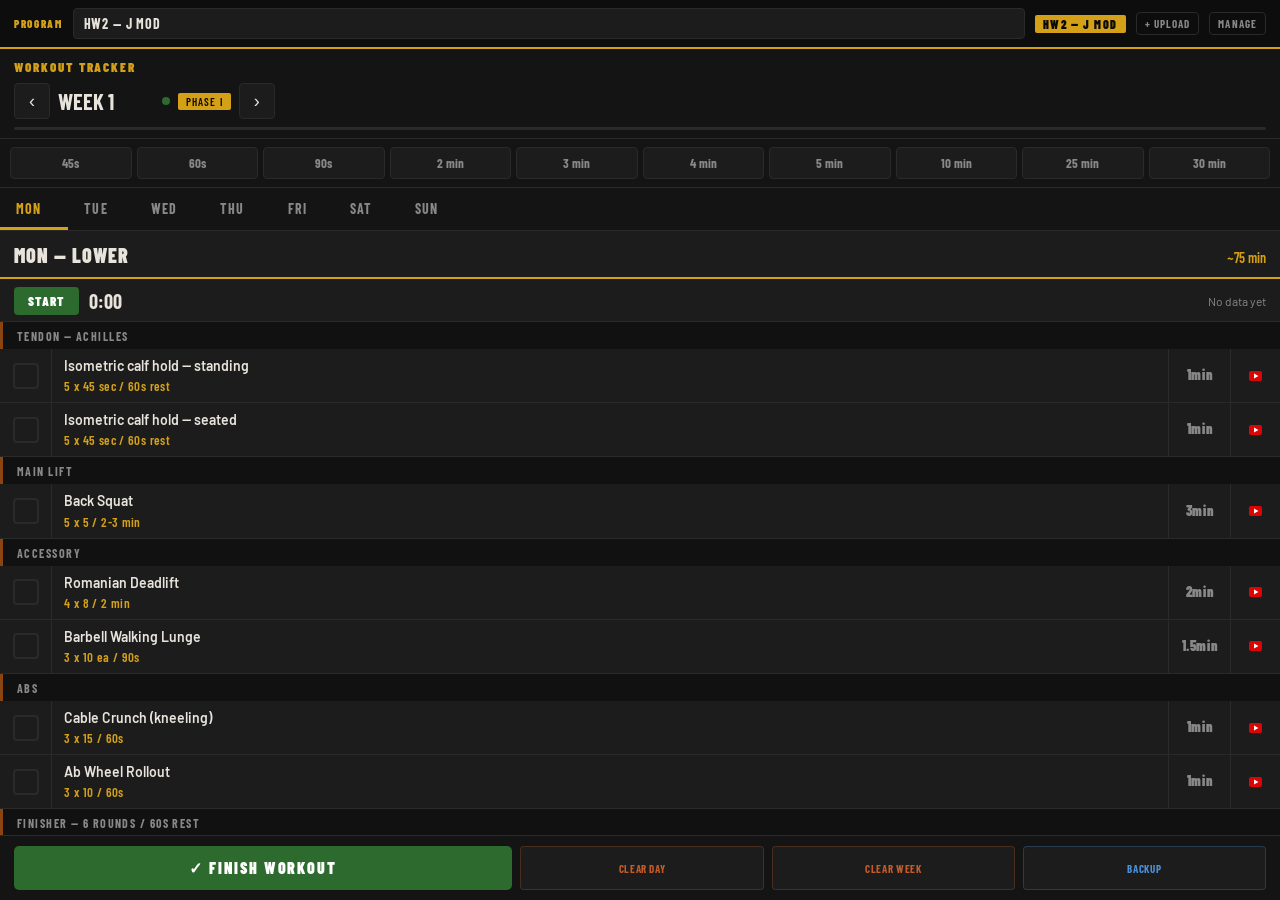
==== commit 23c6ce80: "Add files via upload" ====
--- a/Workout_Tracker (6).html
+++ b/Workout_Tracker (6).html
@@ -185,6 +185,25 @@
 #prog-select{flex:1;background:var(--card);border:1px solid var(--border);color:var(--text);font-family:'Barlow Condensed',sans-serif;font-weight:700;font-size:14px;letter-spacing:.06em;padding:6px 10px;border-radius:4px;appearance:none;-webkit-appearance:none;cursor:pointer;text-transform:uppercase}
 #prog-select:focus{outline:none;border-color:var(--accent)}
 #prog-name-badge{font-family:'Barlow Condensed',sans-serif;font-weight:900;font-size:12px;letter-spacing:.12em;color:var(--bg);background:var(--accent);padding:2px 8px;border-radius:2px;white-space:nowrap;flex-shrink:0}
+#prog-upload-btn{background:none;border:1px solid var(--border);color:var(--muted);font-family:'Barlow Condensed',sans-serif;font-weight:700;font-size:11px;letter-spacing:.1em;padding:4px 8px;border-radius:4px;cursor:pointer;flex-shrink:0;white-space:nowrap;transition:border-color .2s,color .2s}
+#prog-upload-btn:hover{border-color:var(--accent);color:var(--accent)}
+#prog-upload-input{display:none}
+#prog-manage-overlay{display:none;position:fixed;inset:0;background:rgba(0,0,0,.82);z-index:300;align-items:center;justify-content:center}
+#prog-manage-overlay.active{display:flex}
+#prog-manage-box{background:var(--card);border:1px solid var(--border);border-radius:8px;padding:24px;width:min(92vw,420px);max-height:80vh;overflow-y:auto}
+#prog-manage-box h2{font-family:'Barlow Condensed',sans-serif;font-weight:900;font-size:18px;letter-spacing:.15em;color:var(--accent);margin:0 0 16px 0;text-transform:uppercase}
+.custom-prog-row{display:flex;align-items:center;gap:10px;padding:10px 0;border-bottom:1px solid var(--border)}
+.custom-prog-row:last-child{border-bottom:none}
+.custom-prog-info{flex:1;min-width:0}
+.custom-prog-info .cpname{font-family:'Barlow Condensed',sans-serif;font-weight:700;font-size:15px;color:var(--text);letter-spacing:.06em;text-transform:uppercase}
+.custom-prog-info .cpdesc{font-size:11px;color:var(--muted);margin-top:2px}
+.custom-prog-info .cpweeks{font-size:11px;color:var(--accent);margin-top:1px}
+.cp-delete-btn{background:none;border:1px solid #c0392b;color:#c0392b;font-size:11px;font-family:'Barlow Condensed',sans-serif;font-weight:700;letter-spacing:.08em;padding:4px 10px;border-radius:4px;cursor:pointer;flex-shrink:0}
+.cp-delete-btn:hover{background:#c0392b;color:#fff}
+#prog-manage-close{margin-top:18px;width:100%;background:var(--border);border:none;color:var(--text);font-family:'Barlow Condensed',sans-serif;font-weight:700;font-size:13px;letter-spacing:.12em;padding:10px;border-radius:4px;cursor:pointer}
+#prog-manage-close:hover{background:var(--accent);color:var(--bg)}
+.prog-manage-empty{color:var(--muted);font-size:13px;text-align:center;padding:20px 0}
+#prog-select optgroup{font-family:'Barlow Condensed',sans-serif;font-size:11px;color:var(--muted);background:var(--card)}
 </style>
 </head>
 <body>
@@ -192,12 +211,26 @@
 <div id="prog-bar">
   <span id="prog-label">PROGRAM</span>
   <select id="prog-select">
-    <option value="hw2_jmod">HW2 — J MOD</option>
-    <option value="hw2_orig">HW2 — ORIGINAL</option>
-    <option value="hw1">HW1 — ORIGINAL</option>
-    <option value="build_new">BUILD</option>
+    <optgroup label="─── BUILT-IN ───">
+      <option value="hw2_jmod">HW2 — J MOD</option>
+      <option value="hw2_orig">HW2 — ORIGINAL</option>
+      <option value="hw1">HW1 — ORIGINAL</option>
+      <option value="build_new">BUILD</option>
+    </optgroup>
   </select>
   <span id="prog-name-badge">HW2 — J MOD</span>
+  <button id="prog-upload-btn" title="Upload a custom program JSON file">+ UPLOAD</button>
+  <button id="prog-manage-btn" title="Manage custom programs" style="background:none;border:1px solid var(--border);color:var(--muted);font-family:'Barlow Condensed',sans-serif;font-weight:700;font-size:11px;letter-spacing:.1em;padding:4px 8px;border-radius:4px;cursor:pointer;flex-shrink:0;white-space:nowrap;transition:border-color .2s,color .2s">MANAGE</button>
+  <input type="file" id="prog-upload-input" accept=".json,application/json">
+</div>
+
+<!-- Manage custom programs overlay -->
+<div id="prog-manage-overlay">
+  <div id="prog-manage-box">
+    <h2>My Programs</h2>
+    <div id="prog-manage-list"></div>
+    <button id="prog-manage-close">CLOSE</button>
+  </div>
 </div>
 <div id="topbar">
   <div id="topbar-title">WORKOUT TRACKER</div>
@@ -345,6 +378,158 @@
 function isChecked(s,w,d,si,ei){return !!s[ck(w,d,si,ei)];}
 function setCheck(s,w,d,si,ei,v){var k=ck(w,d,si,ei);if(v)s[k]=1;else delete s[k];}
 
+// ── CUSTOM PROGRAMS ───────────────────────────────────────────────────────
+var CUSTOM_PROGS_KEY = 'hw2_custom_programs';
+
+function loadCustomProgs(){
+  try{ return JSON.parse(localStorage.getItem(CUSTOM_PROGS_KEY)||'{}'); }catch(e){ return {}; }
+}
+function saveCustomProgs(obj){
+  try{ localStorage.setItem(CUSTOM_PROGS_KEY, JSON.stringify(obj)); }catch(e){}
+}
+
+function validateProgJSON(obj){
+  if(!obj || typeof obj !== 'object') return 'File is not a valid JSON object.';
+  if(!obj.id || typeof obj.id !== 'string' || !obj.id.trim()) return 'Missing or empty "id" field.';
+  if(/[\s\/\\'"]+/.test(obj.id)) return '"id" must not contain spaces or special characters. Use underscores.';
+  if(!obj.name || typeof obj.name !== 'string') return 'Missing or empty "name" field.';
+  if(!obj.desc || typeof obj.desc !== 'string') return 'Missing or empty "desc" field.';
+  if(!Array.isArray(obj.weeks) || obj.weeks.length === 0) return '"weeks" must be a non-empty array.';
+  for(var wi=0; wi<obj.weeks.length; wi++){
+    var wk = obj.weeks[wi];
+    if(!wk || typeof wk !== 'object') return 'Week '+(wi+1)+' is not a valid object.';
+    if(typeof wk.week !== 'number') return 'Week '+(wi+1)+' missing numeric "week" field.';
+    if(!Array.isArray(wk.days) || wk.days.length === 0) return 'Week '+(wi+1)+' has no days array.';
+    for(var di=0; di<wk.days.length; di++){
+      var day = wk.days[di];
+      if(!day || typeof day !== 'object') return 'Week '+(wi+1)+' day '+(di+1)+' is not valid.';
+      if(!day.label || typeof day.label !== 'string') return 'Week '+(wi+1)+' day '+(di+1)+' missing "label".';
+      if(!Array.isArray(day.sections)) return 'Week '+(wi+1)+' day '+(di+1)+' missing "sections" array.';
+    }
+  }
+  return null; // null = valid
+}
+
+function rebuildProgSelect(){
+  var sel = document.getElementById('prog-select');
+  if(!sel) return;
+  // Clear all optgroups except built-in (first one)
+  while(sel.children.length > 1) sel.removeChild(sel.lastChild);
+  var customs = loadCustomProgs();
+  var keys = Object.keys(customs);
+  if(keys.length > 0){
+    var grp = document.createElement('optgroup');
+    grp.label = '─── MY PROGRAMS ───';
+    keys.forEach(function(id){
+      var opt = document.createElement('option');
+      opt.value = id;
+      opt.textContent = customs[id].name.toUpperCase();
+      grp.appendChild(opt);
+    });
+    sel.appendChild(grp);
+  }
+  sel.value = curProgId;
+}
+
+function uploadProgram(file){
+  var reader = new FileReader();
+  reader.onload = function(e){
+    var obj;
+    try{ obj = JSON.parse(e.target.result); }
+    catch(err){ alert('Invalid JSON file. Please check the file and try again.\n\n'+err.message); return; }
+    var err = validateProgJSON(obj);
+    if(err){ alert('Program file has an error:\n\n'+err+'\n\nPlease fix and try again.'); return; }
+    // Check for built-in id collision
+    var builtins = ['hw2_jmod','hw2_orig','hw1','build_orig','build_new'];
+    if(builtins.indexOf(obj.id) !== -1){
+      alert('The id "'+obj.id+'" is reserved for a built-in program. Please change the id in your JSON file.');
+      return;
+    }
+    var customs = loadCustomProgs();
+    var isUpdate = !!customs[obj.id];
+    customs[obj.id] = { name: obj.name, desc: obj.desc, weeks: obj.weeks };
+    saveCustomProgs(customs);
+    // Also load into PROGRAMS and PROGRAM_META live
+    PROGRAMS[obj.id] = obj.weeks;
+    PROGRAM_META[obj.id] = { name: obj.name, desc: obj.desc };
+    rebuildProgSelect();
+    var msg = isUpdate
+      ? 'Program "'+obj.name+'" updated successfully.'
+      : 'Program "'+obj.name+'" loaded successfully.\n\nIt now appears in the program selector under MY PROGRAMS.';
+    alert(msg);
+  };
+  reader.readAsText(file);
+}
+
+function renderManageOverlay(){
+  var list = document.getElementById('prog-manage-list');
+  if(!list) return;
+  var customs = loadCustomProgs();
+  var keys = Object.keys(customs);
+  if(keys.length === 0){
+    list.innerHTML = '<div class="prog-manage-empty">No custom programs uploaded yet.</div>';
+    return;
+  }
+  list.innerHTML = '';
+  keys.forEach(function(id){
+    var prog = customs[id];
+    var row = document.createElement('div');
+    row.className = 'custom-prog-row';
+    row.innerHTML =
+      '<div class="custom-prog-info">'
+      +'<div class="cpname">'+prog.name+'</div>'
+      +'<div class="cpdesc">'+prog.desc+'</div>'
+      +'<div class="cpweeks">'+prog.weeks.length+' week'+(prog.weeks.length!==1?'s':'')+'</div>'
+      +'</div>'
+      +'<button class="cp-delete-btn" data-id="'+id+'">DELETE</button>';
+    list.appendChild(row);
+  });
+  list.querySelectorAll('.cp-delete-btn').forEach(function(btn){
+    btn.addEventListener('click', function(){
+      var id = btn.dataset.id;
+      var meta = PROGRAM_META[id];
+      var name = meta ? meta.name : id;
+      if(!confirm('Delete "'+name+'"?\n\nThis cannot be undone. Your progress data for this program will also be removed.')) return;
+      var customs = loadCustomProgs();
+      delete customs[id];
+      saveCustomProgs(customs);
+      delete PROGRAMS[id];
+      delete PROGRAM_META[id];
+      // Clear associated localStorage data
+      ['hw2_checks','hw2_skips','hw2_notes','hw2_custom'].forEach(function(base){
+        try{ localStorage.removeItem(base+'_'+id); }catch(e){}
+      });
+      // If deleted program was active, switch to default
+      if(curProgId === id){
+        curProgId = 'hw2_jmod';
+        try{ localStorage.setItem('hw2_prog_id','hw2_jmod'); }catch(e){}
+        PROGRAM = PROGRAMS[curProgId];
+        STORAGE_KEY = 'hw2_checks_'+curProgId;
+        SKIP_KEY    = 'hw2_skips_'+curProgId;
+        NOTE_KEY    = 'hw2_notes_'+curProgId;
+        CUSTOM_KEY  = 'hw2_custom_'+curProgId;
+        curWeek = 0; curDay = 0;
+        wtReset();
+        updateProgBadge();
+        renderTabs();
+        renderDay();
+      }
+      rebuildProgSelect();
+      renderManageOverlay();
+    });
+  });
+}
+
+// Load saved custom programs into PROGRAMS/PROGRAM_META on startup
+(function(){
+  var customs = loadCustomProgs();
+  Object.keys(customs).forEach(function(id){
+    var p = customs[id];
+    PROGRAMS[id] = p.weeks;
+    PROGRAM_META[id] = { name: p.name, desc: p.desc };
+  });
+})();
+
 // NAV
 var curWeek=0, curDay=0;
 
@@ -356,6 +541,8 @@
 }
 
 // RENDER
+var PHASE_ROMAN=['I','II','III','IV','V','VI','VII','VIII','IX','X'];
+function phaseName(n){ return 'PHASE '+(PHASE_ROMAN[n-1]||n); }
 var DAY_SHORT=['MON','TUE','WED','THU','FRI','SAT','SUN'];
 
 function renderTabs(){
@@ -382,7 +569,7 @@
   }
   document.getElementById('progress-fill').style.width=(total?Math.round(done/total*100):0)+'%';
   document.getElementById('week-label').textContent='WEEK '+(curWeek+1);
-  document.getElementById('phase-badge').textContent=['PHASE I','PHASE II','PHASE III'][PROGRAM[curWeek].phase-1];
+  document.getElementById('phase-badge').textContent=phaseName(PROGRAM[curWeek].phase||1);
 }
 
 // ACTIONS
@@ -408,7 +595,7 @@
 }
 
 function setDay(di){curDay=di;renderTabs();renderDay();}
-function changeWeek(dir){wtReset();var nw=curWeek+dir;if(nw<0||nw>11)return;curWeek=nw;curDay=0;renderTabs();renderDay();}
+function changeWeek(dir){wtReset();var nw=curWeek+dir;if(nw<0||nw>=PROGRAM.length)return;curWeek=nw;curDay=0;renderTabs();renderDay();}
 
 // CONFIRM
 var confirmTarget=null;
@@ -465,7 +652,7 @@
   if(PROGRAM[curWeek].days[curDay] && PROGRAM[curWeek].days[curDay].rest){
     document.getElementById('cel-icon').textContent='💤';
     document.getElementById('cel-sub').textContent='REST DAY DONE. RECOVERY IS TRAINING.';
-    document.getElementById('cel-stats').innerHTML='<div class="stat-row"><span class="stat-label">Week</span><span class="stat-val">'+(curWeek+1)+' of 12</span></div><div class="stat-row"><span class="stat-label">Phase</span><span class="stat-val">'+['PHASE I','PHASE II','PHASE III'][PROGRAM[curWeek].phase-1]+'</span></div><div class="stat-row"><span class="stat-label">Day</span><span class="stat-val">REST + RECOVERY</span></div>'+(wtFinalTime!=='0:00'?'<div class="stat-row"><span class="stat-label">Time</span><span class="stat-val">'+wtFinalTime+'</span></div>':'');
+    document.getElementById('cel-stats').innerHTML='<div class="stat-row"><span class="stat-label">Week</span><span class="stat-val">'+(curWeek+1)+' of '+PROGRAM.length+'</span></div><div class="stat-row"><span class="stat-label">Phase</span><span class="stat-val">'+phaseName(PROGRAM[curWeek].phase||1)+'</span></div><div class="stat-row"><span class="stat-label">Day</span><span class="stat-val">REST + RECOVERY</span></div>'+(wtFinalTime!=='0:00'?'<div class="stat-row"><span class="stat-label">Time</span><span class="stat-val">'+wtFinalTime+'</span></div>':'');
     document.getElementById('celebrate-overlay').classList.add('show');
     launchConfetti();fanfare();
     return;
@@ -492,8 +679,8 @@
   document.getElementById('cel-icon').textContent=DAY_EMOJI[curDay]||'🏆';
   document.getElementById('cel-sub').textContent=DAY_MSG[curDay]||'WORKOUT COMPLETE.';
   document.getElementById('cel-stats').innerHTML=
-    '<div class="stat-row"><span class="stat-label">Week</span><span class="stat-val">'+(curWeek+1)+' of 12</span></div>'+
-    '<div class="stat-row"><span class="stat-label">Phase</span><span class="stat-val">'+['PHASE I','PHASE II','PHASE III'][week.phase-1]+'</span></div>'+
+    '<div class="stat-row"><span class="stat-label">Week</span><span class="stat-val">'+(curWeek+1)+' of '+PROGRAM.length+'</span></div>'+
+    '<div class="stat-row"><span class="stat-label">Phase</span><span class="stat-val">'+phaseName(week.phase||1)+'</span></div>'+
     '<div class="stat-row"><span class="stat-label">Exercises today</span><span class="stat-val">'+todayTotal+'</span></div>'+
     '<div class="stat-row"><span class="stat-label">Week progress</span><span class="stat-val">'+Math.round(wkDone/wkTotal*100)+'%</span></div>'+
     (wtFinalTime!=='0:00'?'<div class="stat-row"><span class="stat-label">Time</span><span class="stat-val">'+wtFinalTime+'</span></div>':'');
@@ -1135,6 +1322,26 @@
   document.addEventListener('click', function(e){
     if(!e.target.closest('#lp-menu')) hideLPMenu();
   });
+  // Manage overlay button
+  document.getElementById('prog-manage-btn').addEventListener('click', function(){
+    renderManageOverlay();
+    document.getElementById('prog-manage-overlay').classList.add('active');
+  });
+  // Upload program button
+  document.getElementById('prog-upload-btn').addEventListener('click', function(){
+    document.getElementById('prog-upload-input').click();
+  });
+  document.getElementById('prog-upload-input').addEventListener('change', function(e){
+    var file = e.target.files && e.target.files[0];
+    if(file) uploadProgram(file);
+    this.value = ''; // reset so same file can be re-uploaded if needed
+  });
+  document.getElementById('prog-manage-close').addEventListener('click', function(){
+    document.getElementById('prog-manage-overlay').classList.remove('active');
+  });
+  document.getElementById('prog-manage-overlay').addEventListener('click', function(e){
+    if(e.target === this) this.classList.remove('active');
+  });
 }
 
 // Day tabs delegation
@@ -1167,6 +1374,7 @@
 try {
 initLongPress();
 bindStatic();
+rebuildProgSelect();
 updateProgBadge();
 renderTabs();
 renderDay();
